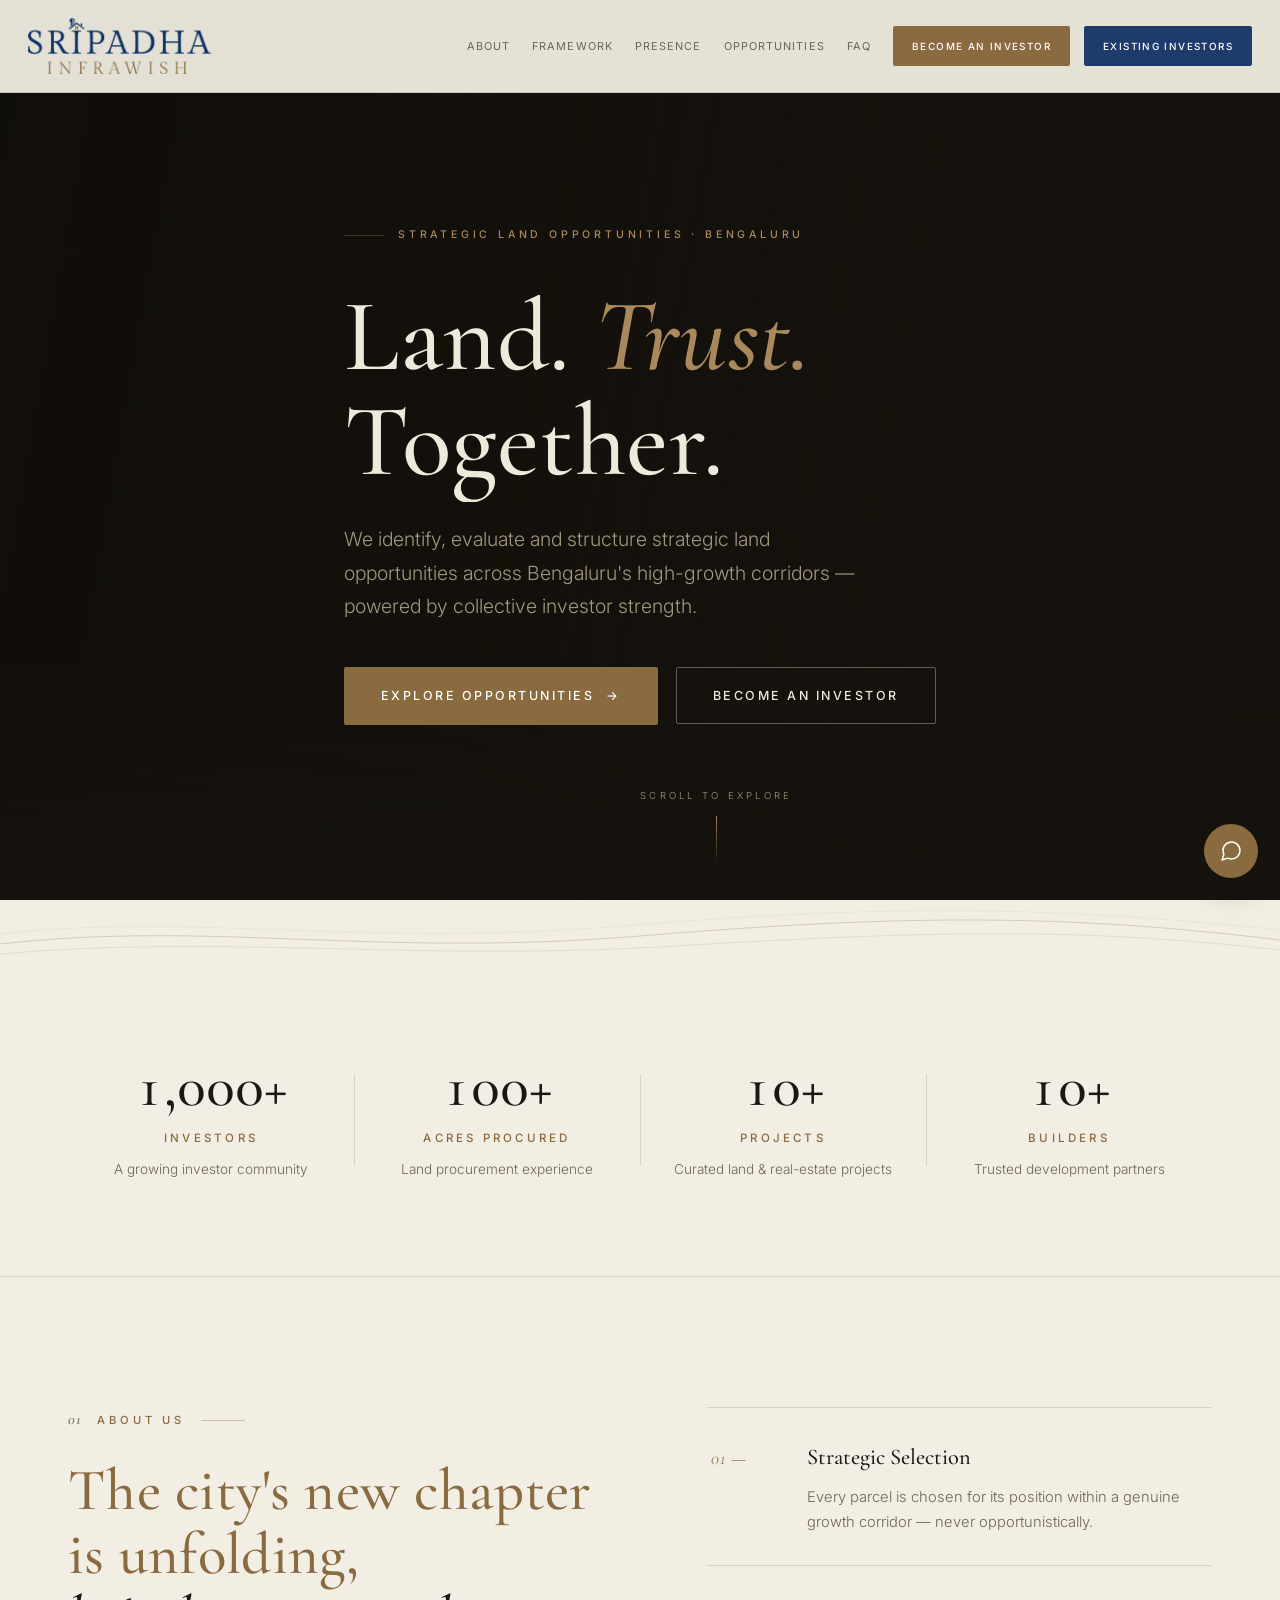
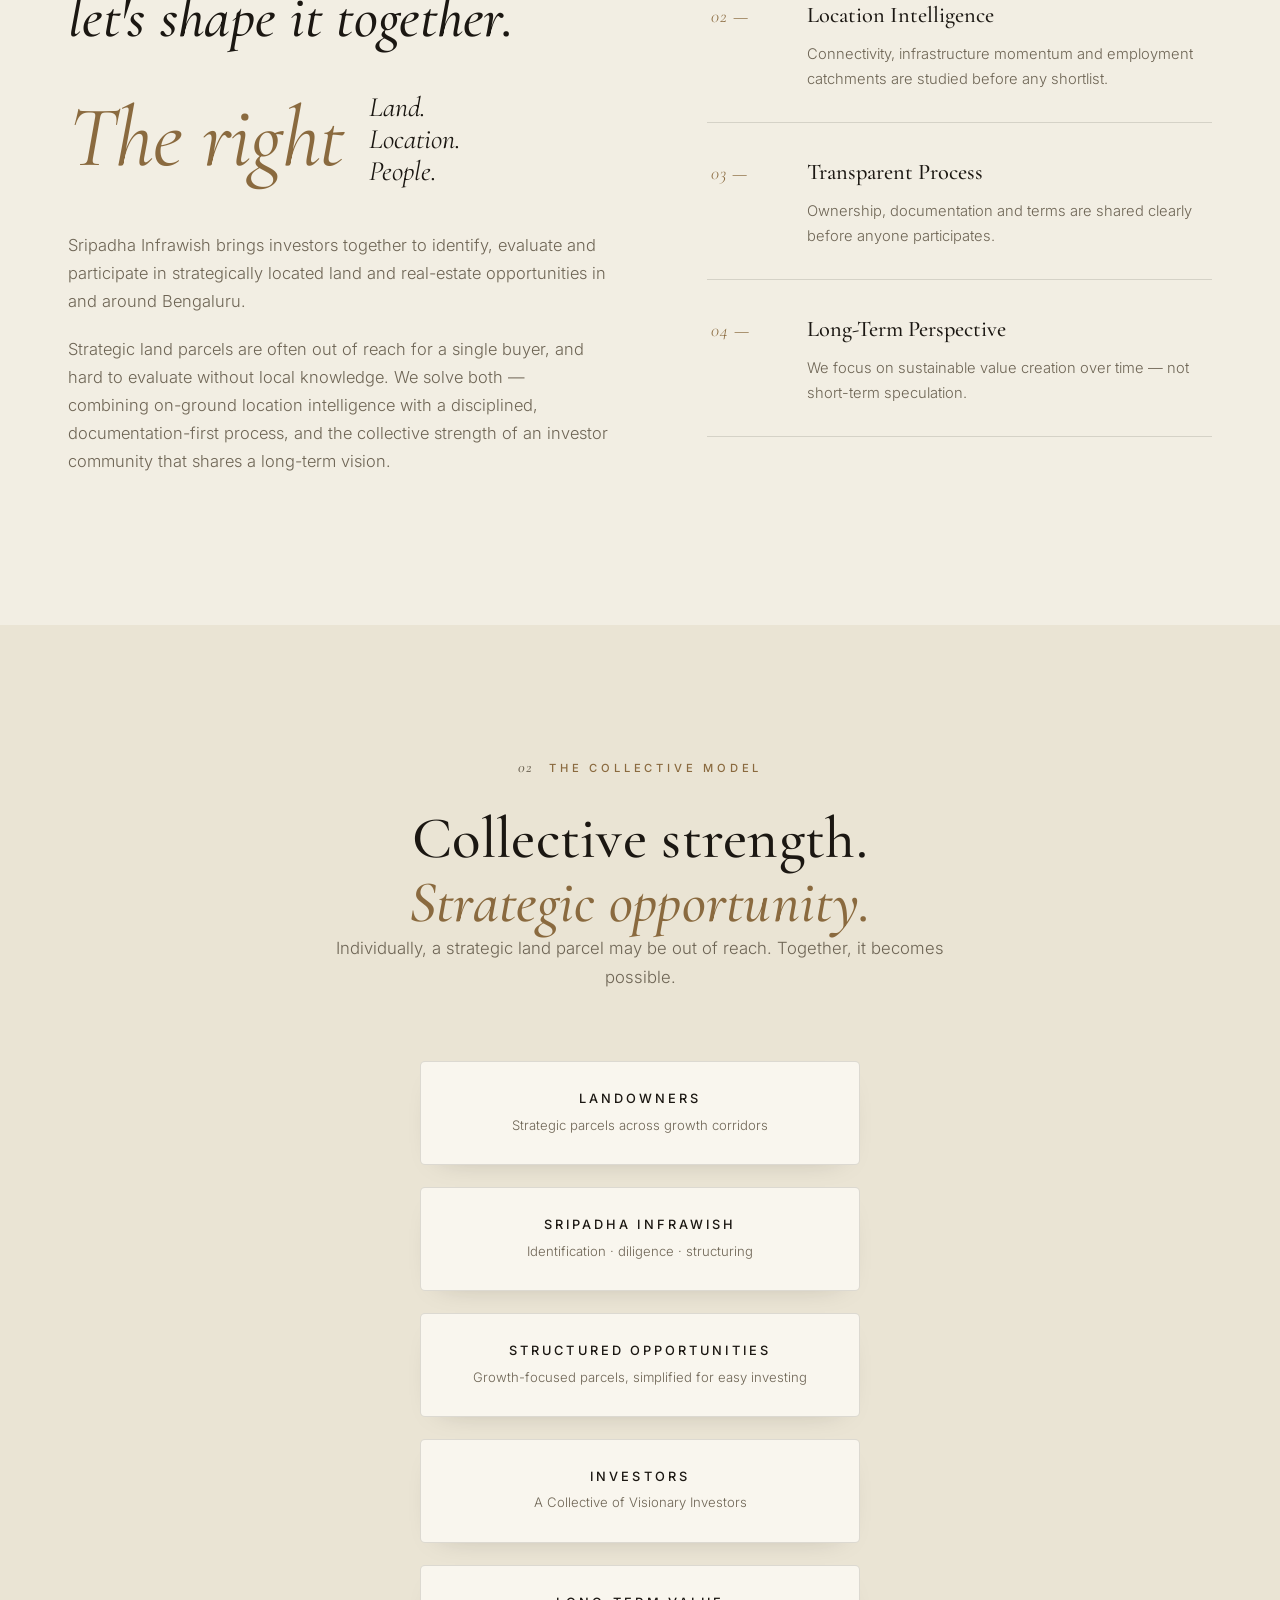
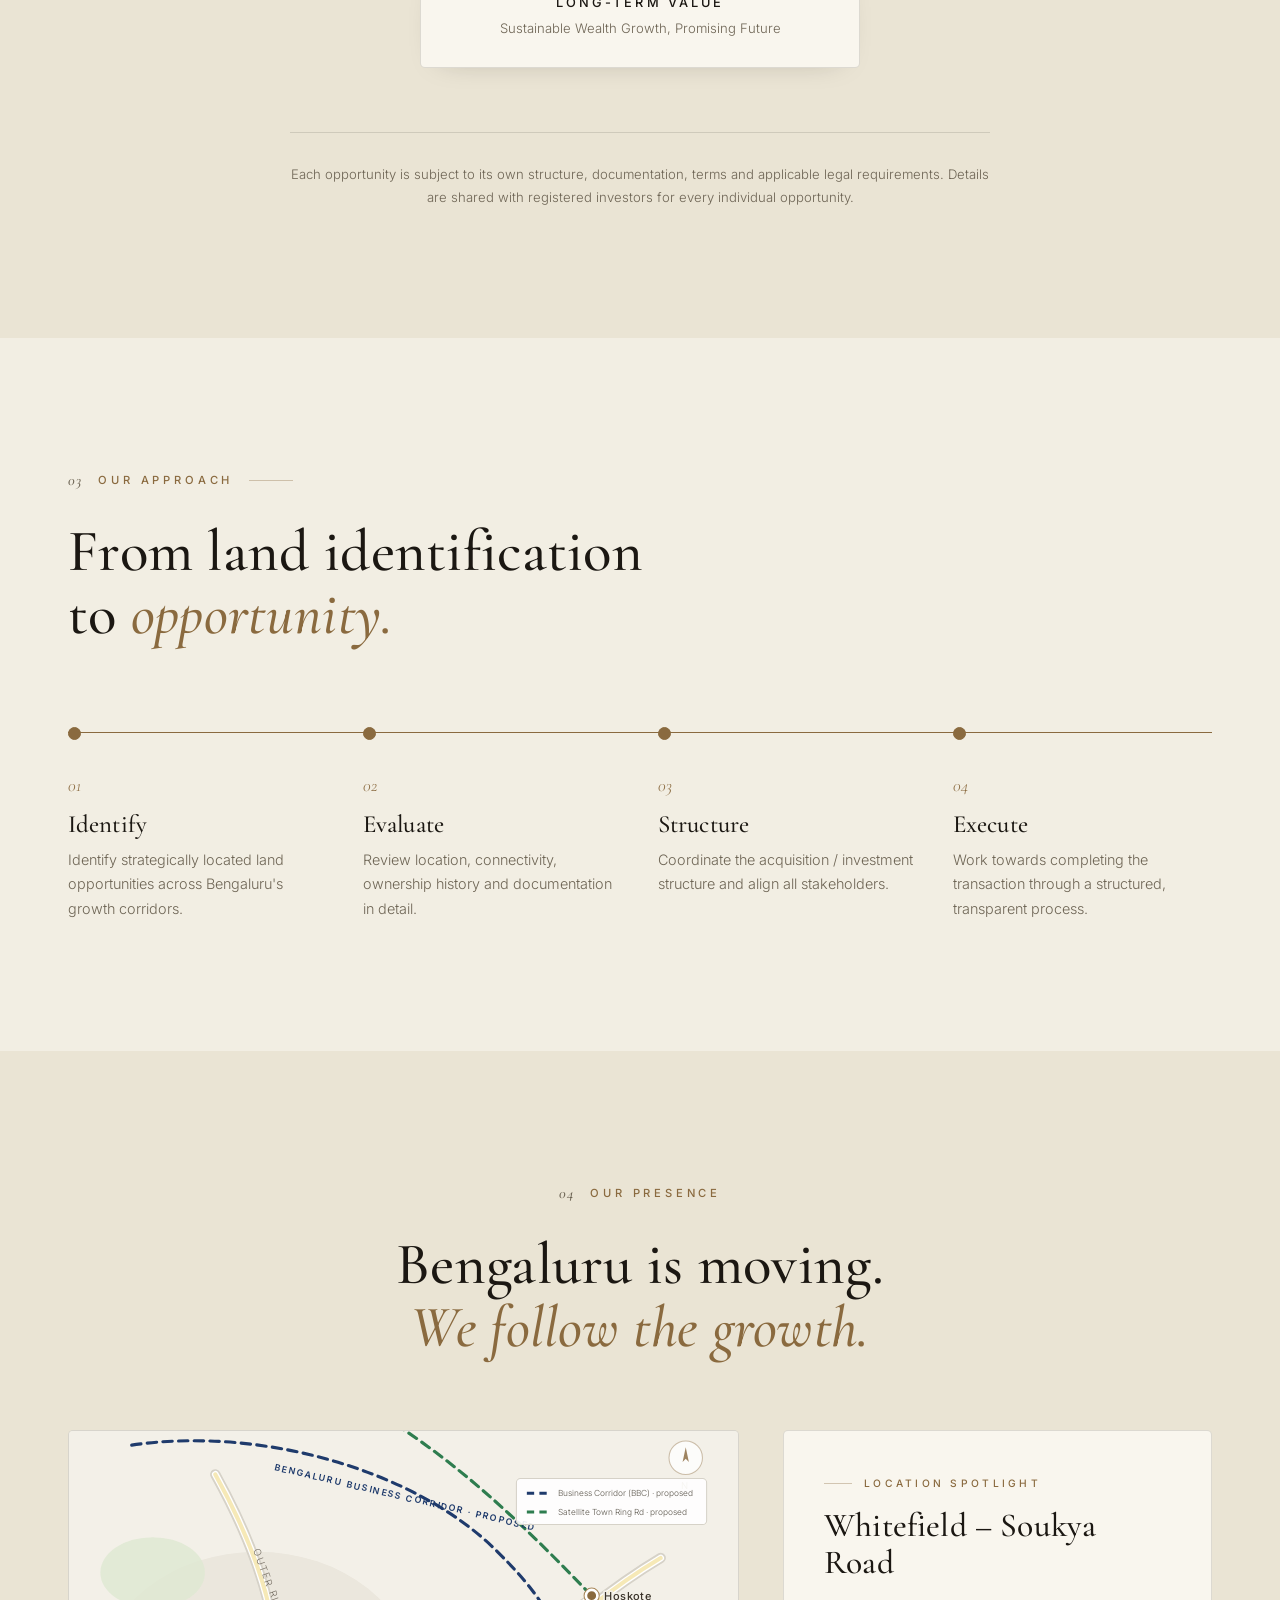
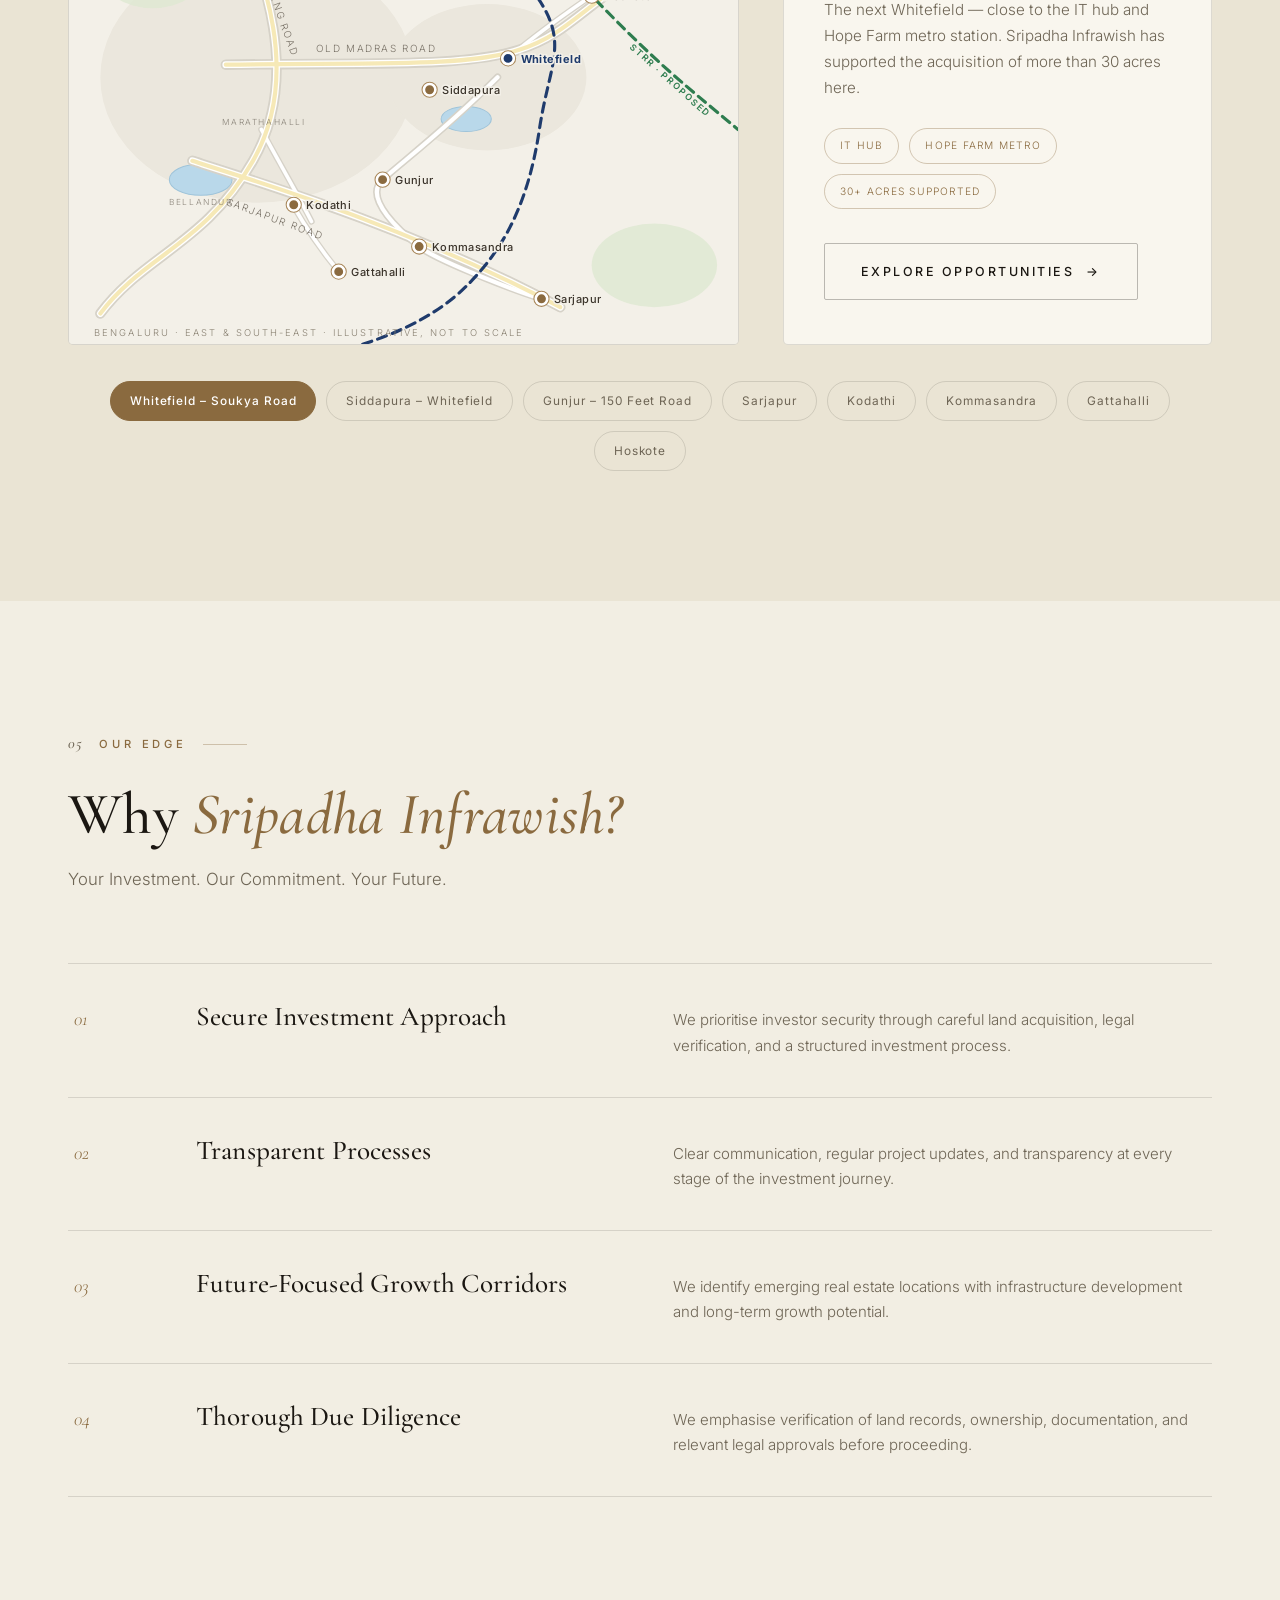
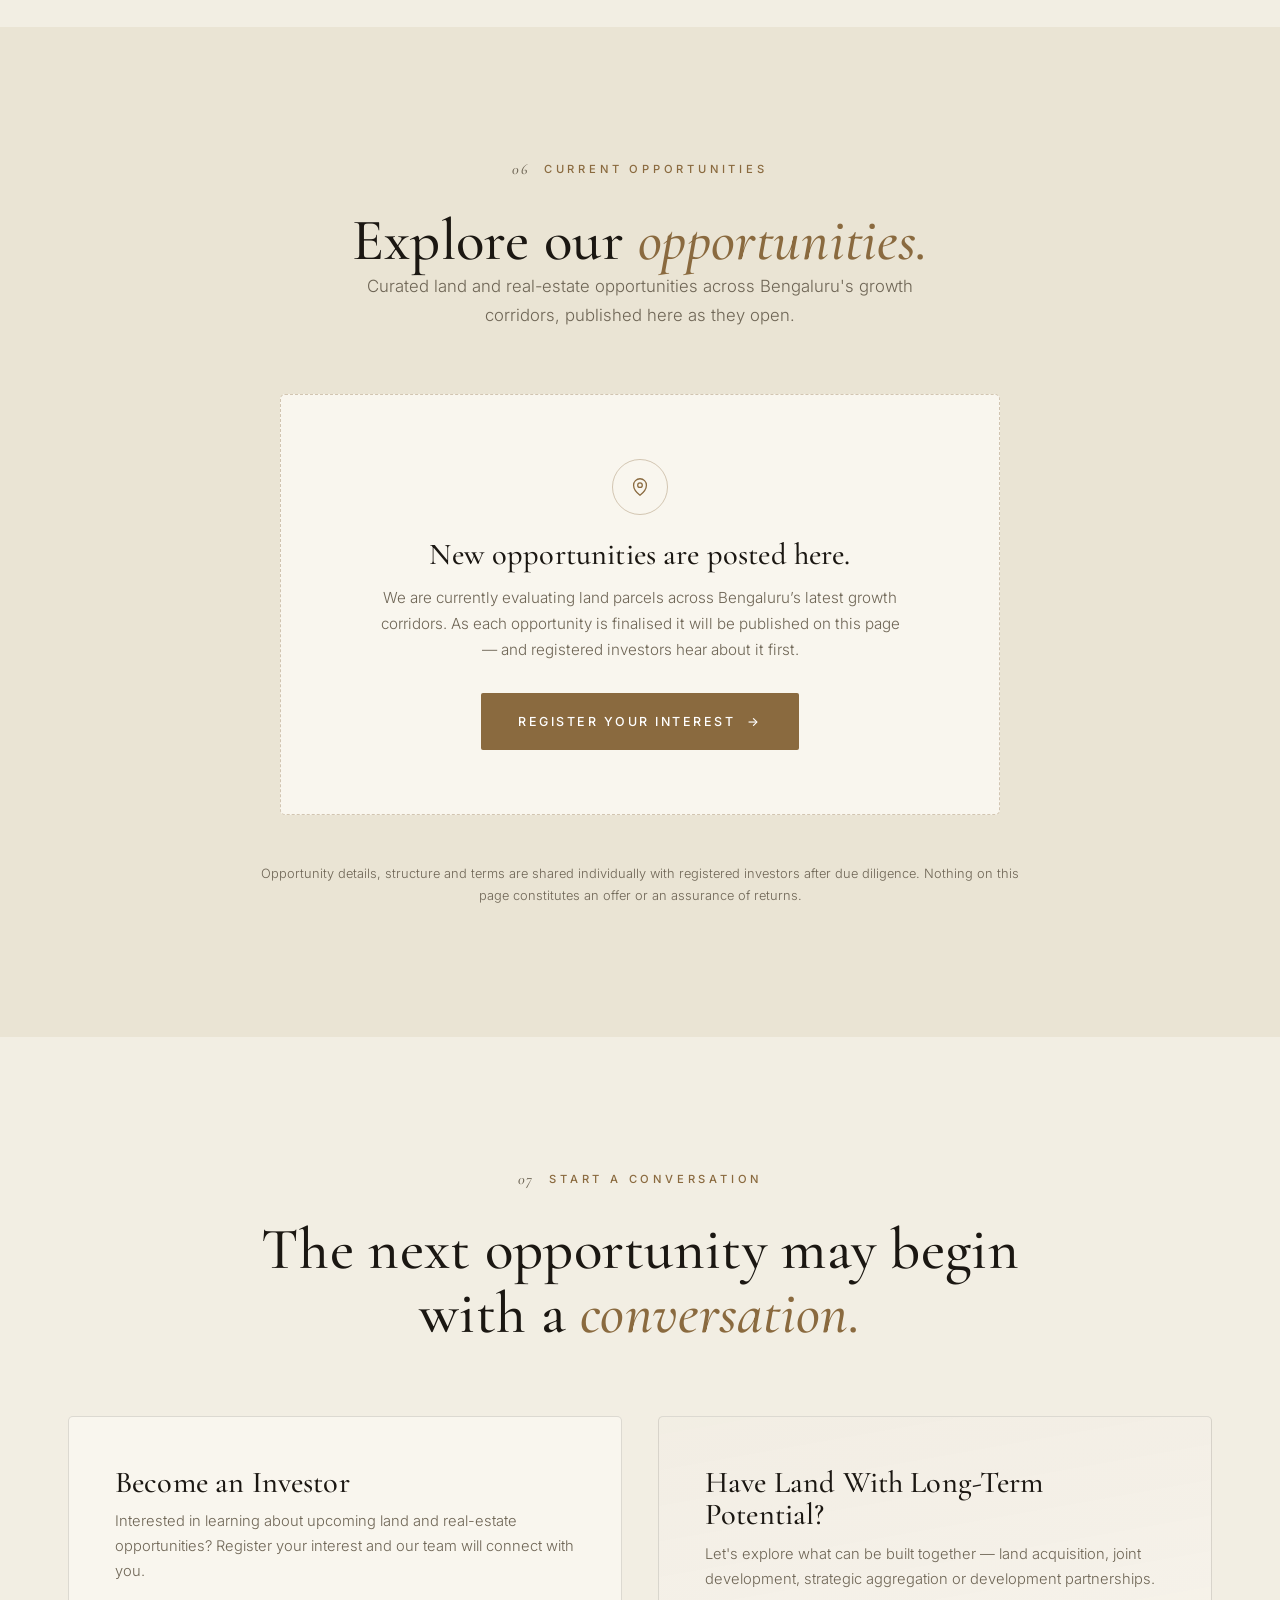
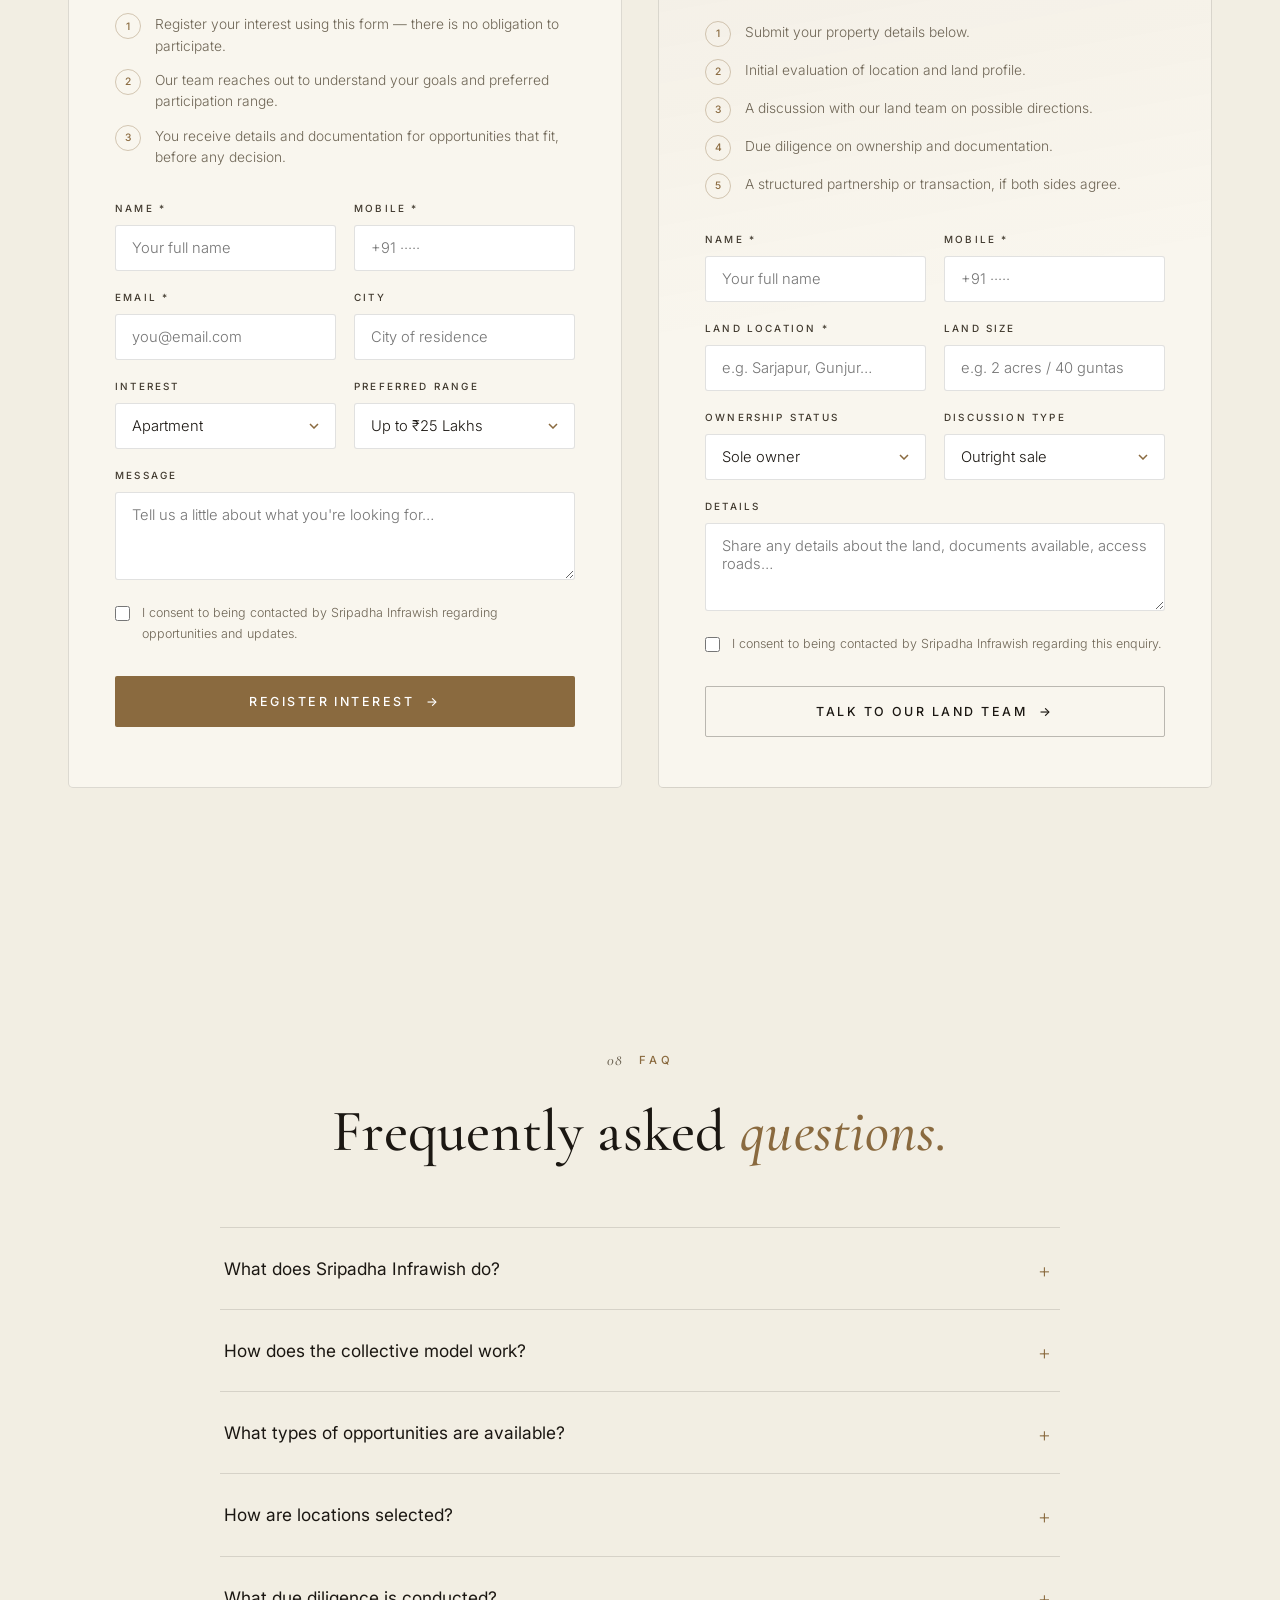
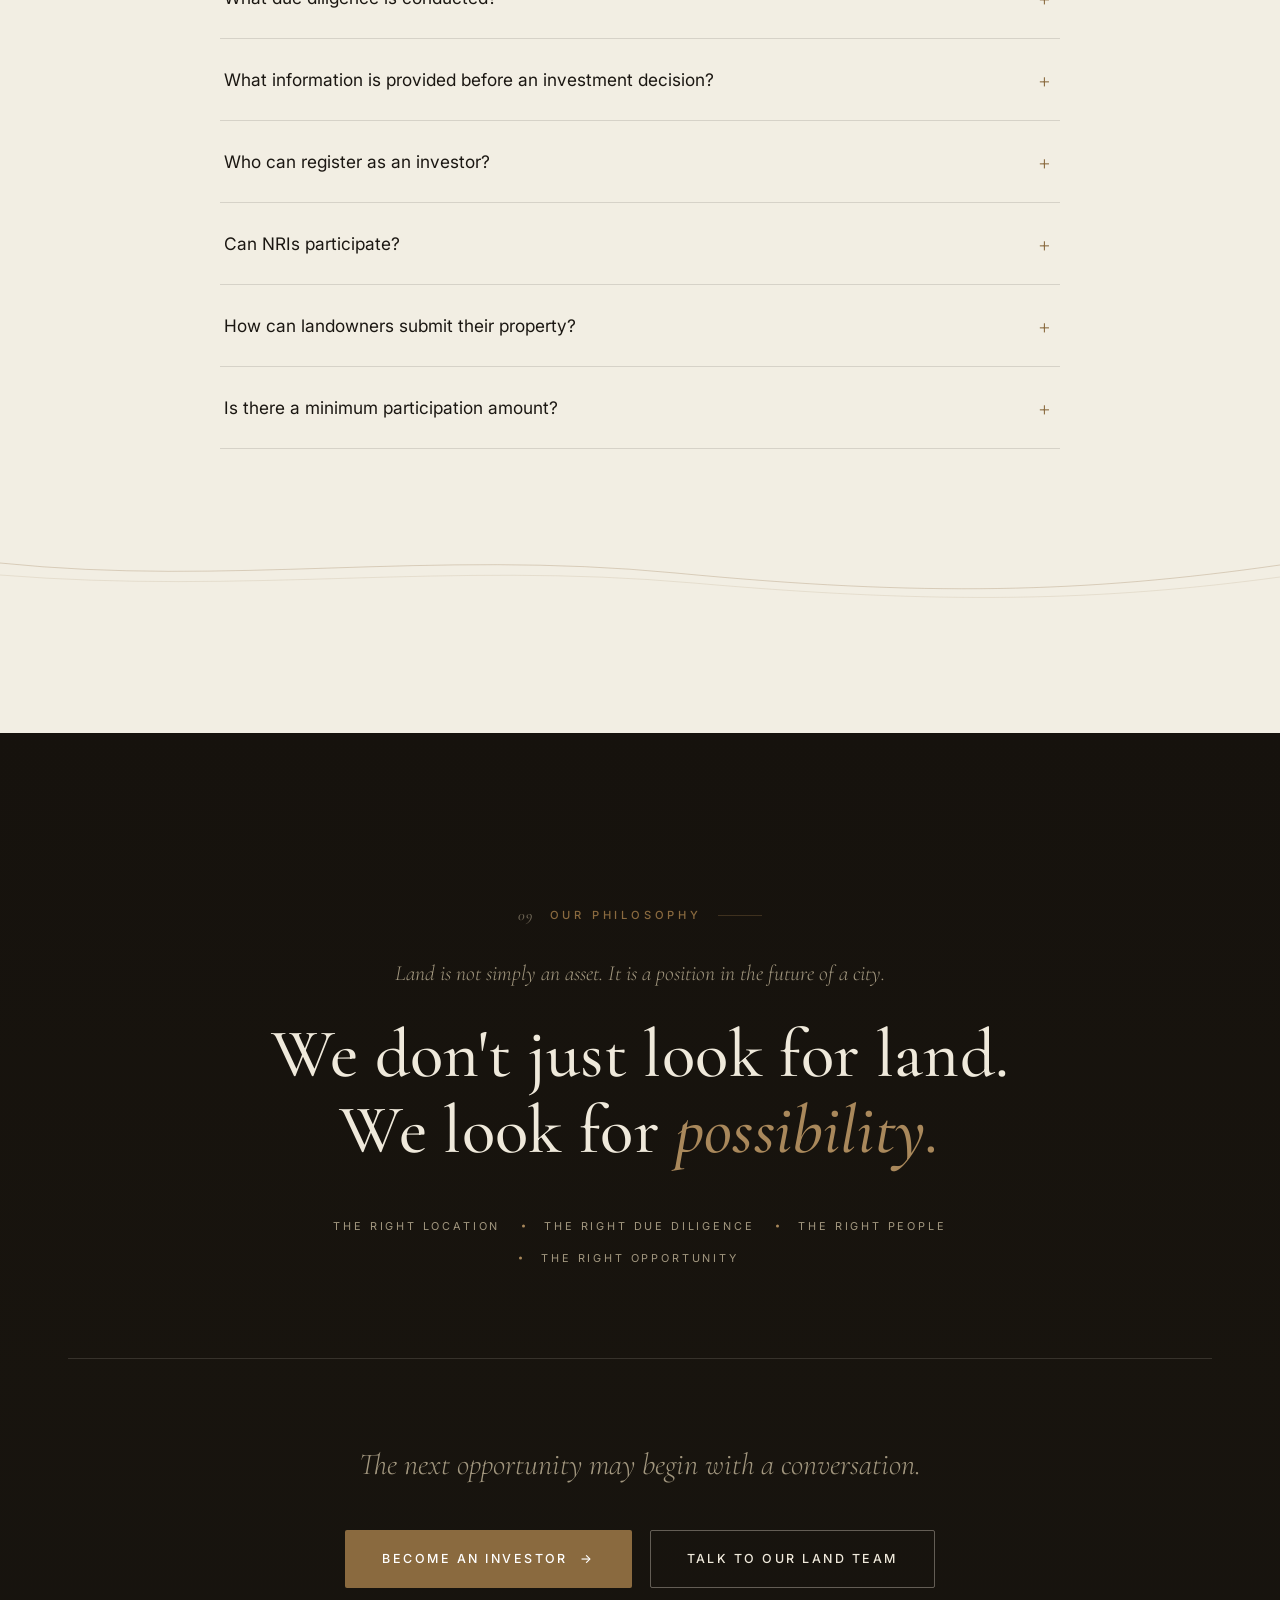
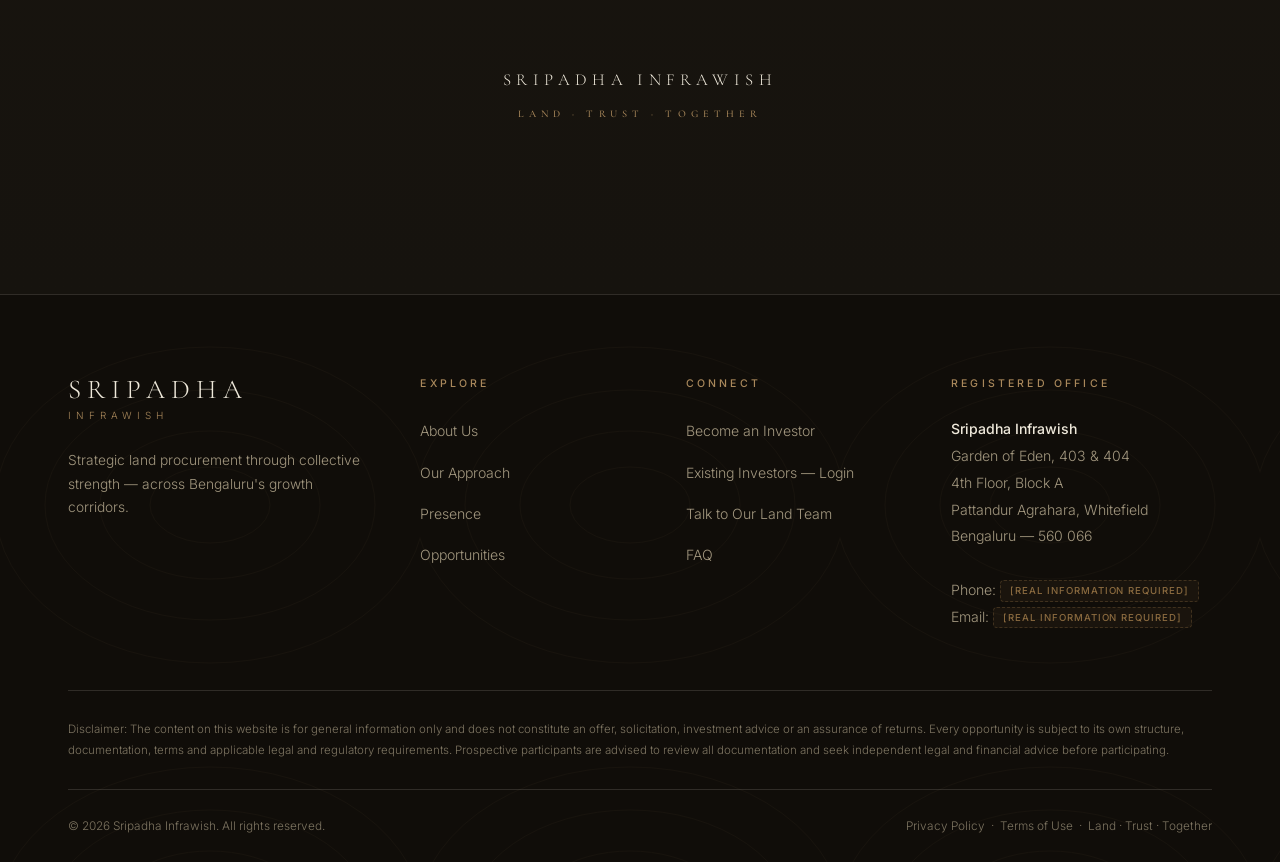
==== index.html @ 787fe052 "Light Google-Maps-style presence map with proposed BBC and STRR; remove Trust section - Map: light l" ====
<!DOCTYPE html>
<html lang="en">
<head>
<meta charset="UTF-8">
<meta name="viewport" content="width=device-width, initial-scale=1.0">
<script>document.documentElement.classList.add('js')</script>
<title>Sripadha Infrawish — Strategic Land Investment in Bengaluru | Land. Trust. Together.</title>
<meta name="description" content="Sripadha Infrawish identifies, evaluates and structures strategic land and real-estate opportunities across Bengaluru's growth corridors — 1,000+ investors, 100+ acres procured, 10+ projects. Land. Trust. Together.">
<link rel="canonical" href="https://sripadha-infrawish.vercel.app/">
<meta name="robots" content="index, follow">
<meta name="theme-color" content="#16130f">
<meta property="og:type" content="website">
<meta property="og:site_name" content="Sripadha Infrawish">
<meta property="og:title" content="Sripadha Infrawish — Strategic Land Investment in Bengaluru">
<meta property="og:description" content="Strategic land procurement through collective strength across Bengaluru's growth corridors. Land. Trust. Together.">
<meta property="og:url" content="https://sripadha-infrawish.vercel.app/">
<meta property="og:image" content="https://images.unsplash.com/photo-1500382017468-9049fed747ef?auto=format&fit=crop&w=1200&h=630&q=80">
<meta name="twitter:card" content="summary_large_image">
<meta name="twitter:title" content="Sripadha Infrawish — Strategic Land Investment in Bengaluru">
<meta name="twitter:description" content="Strategic land procurement through collective strength across Bengaluru's growth corridors.">
<meta name="twitter:image" content="https://images.unsplash.com/photo-1500382017468-9049fed747ef?auto=format&fit=crop&w=1200&h=630&q=80">
<script type="application/ld+json">
{
  "@context": "https://schema.org",
  "@type": "Organization",
  "name": "Sripadha Infrawish",
  "url": "https://sripadha-infrawish.vercel.app/",
  "slogan": "Land. Trust. Together.",
  "description": "Strategic land procurement and real-estate opportunity platform bringing together like-minded investors across Bengaluru's growth corridors.",
  "address": {
    "@type": "PostalAddress",
    "streetAddress": "Garden of Eden, 403 & 404, 4th Floor, Block A, Pattandur Agrahara, Whitefield",
    "addressLocality": "Bengaluru",
    "addressRegion": "Karnataka",
    "postalCode": "560066",
    "addressCountry": "IN"
  },
  "areaServed": "Bengaluru, India"
}
</script>
<link rel="icon" href="data:image/svg+xml,%3Csvg xmlns='http://www.w3.org/2000/svg' viewBox='0 0 32 32'%3E%3Crect width='32' height='32' rx='4' fill='%23ffffff'/%3E%3Cpath d='M16 6 6 14v11h7v-7h6v7h7V14L16 6z' fill='none' stroke='%2324409a' stroke-width='1.8' stroke-linejoin='round'/%3E%3Cpath d='M5 27h22' stroke='%23e5a62a' stroke-width='2' stroke-linecap='round'/%3E%3C/svg%3E">
<link rel="preload" as="image" href="https://images.unsplash.com/photo-1500382017468-9049fed747ef?auto=format&fit=crop&w=1920&q=80">
<link rel="preconnect" href="https://images.unsplash.com">
<link rel="preconnect" href="https://fonts.googleapis.com">
<link rel="preconnect" href="https://fonts.gstatic.com" crossorigin>
<link href="https://fonts.googleapis.com/css2?family=Cormorant+Garamond:ital,wght@0,400;0,500;0,600;1,400;1,500&family=Inter:wght@300;400;500;600&display=swap" rel="stylesheet">
<style>
  /* ============ DESIGN TOKENS ============ */
  :root{
    /* light editorial surfaces */
    --bg:#f2eee3;            /* warm ivory */
    --bg-2:#eae4d4;          /* deeper ivory */
    --card:#f9f6ee;
    --ink:#1b1712;           /* warm near-black */
    --ink-2:#40392e;
    --muted:#6e6555;
    --line:rgba(27,23,18,.13);
    --line-strong:rgba(27,23,18,.28);
    /* dark cinematic surfaces */
    --dark:#16130e;
    --dark-2:#1e1a13;
    --ink-dark:#efe9db;      /* text on dark */
    --muted-dark:#a2977f;
    --line-dark:rgba(239,233,219,.14);
    /* single accent */
    --navy:#1f3b6c;          /* brand navy (from logo) */
    --accent:#8a6a3f;        /* muted bronze */
    --accent-soft:#a9885b;
    --accent-faint:rgba(138,106,63,.09);
    --accent-line:rgba(138,106,63,.35);
    /* status */
    --success:#42604b;
    --warning:#8a6a3f;
    --serif:'Cormorant Garamond', Georgia, 'Times New Roman', serif;
    --sans:'Inter','Segoe UI',Helvetica,Arial,sans-serif;
    --maxw:1200px;
    --r:5px;
    --ease:cubic-bezier(.16,1,.3,1);
  }
  *{margin:0;padding:0;box-sizing:border-box}
  html{scroll-behavior:smooth;-webkit-text-size-adjust:100%}
  body{
    font-family:var(--sans);background:var(--bg);color:var(--ink);
    line-height:1.7;font-size:16.5px;font-weight:300;overflow-x:hidden;
  }
  ::selection{background:var(--accent);color:#fff}
  img,svg{max-width:100%;display:block}
  a{color:inherit;text-decoration:none}
  ul,ol{list-style:none}
  button{font-family:inherit;cursor:pointer}
  input,select,textarea{font-family:inherit;font-size:1rem}
  .wrap{max-width:var(--maxw);margin:0 auto;padding:0 28px}
  @media(max-width:430px){.wrap{padding:0 20px}}
  section{position:relative}
  .pad{padding:130px 0}
  @media(max-width:760px){.pad{padding:84px 0}}

  /* ============ ACCESSIBILITY ============ */
  .skip-link{position:absolute;left:-9999px;top:0;z-index:300;background:var(--accent);color:#fff;padding:12px 24px;font-weight:500;font-size:.85rem}
  .skip-link:focus{left:0}
  :focus-visible{outline:2px solid var(--accent);outline-offset:3px}
  @media (prefers-reduced-motion: reduce){
    html{scroll-behavior:auto}
    *,*::before,*::after{animation-duration:.01ms!important;animation-delay:0ms!important;animation-iteration-count:1!important;transition-duration:.01ms!important}
    .js .reveal,.js .hero-anim,.js .hero h1 .w i{opacity:1!important;transform:none!important}
  }

  /* ============ TYPE ============ */
  h1,h2,h3{font-family:var(--serif);font-weight:500;line-height:1.08;letter-spacing:.005em}
  .display{font-size:clamp(2.3rem,4.6vw,3.7rem);color:var(--ink)}
  .display em{font-style:italic;color:var(--accent)}
  .display-swap{color:var(--accent)}
  .display-swap em{color:var(--ink)}
  .on-dark .display{color:var(--ink-dark)}
  .on-dark .display em{color:var(--accent-soft)}
  .kicker{
    display:flex;align-items:center;gap:16px;margin-bottom:26px;
    font-size:.7rem;letter-spacing:.34em;text-transform:uppercase;font-weight:500;color:var(--accent);
  }
  .kicker::after{content:"";height:1px;flex:0 0 44px;background:var(--accent-line)}
  .kicker .kn{font-family:var(--serif);font-style:italic;font-size:.95rem;letter-spacing:.08em;color:var(--muted)}
  .lede{color:var(--muted);max-width:620px;font-size:1.05rem}
  .on-dark .lede{color:var(--muted-dark)}
  .center{text-align:center}
  .center .kicker{justify-content:center}
  .center .kicker::after{display:none}
  .center .lede{margin-left:auto;margin-right:auto}

  /* [REAL INFORMATION REQUIRED] chip */
  .cn{
    display:inline-block;font-size:.6rem;letter-spacing:.1em;font-weight:500;line-height:1.6;
    color:var(--accent);background:var(--accent-faint);border:1px dashed var(--accent-line);
    border-radius:4px;padding:2px 9px;text-transform:uppercase;vertical-align:middle;
  }
  .on-dark .cn{color:var(--accent-soft)}

  /* ============ REVEAL SYSTEM (JS-gated: content visible without JS) ============ */
  .js .reveal{opacity:0;transform:translateY(30px);transition:opacity 1s var(--ease),transform 1s var(--ease)}
  .js .reveal.visible{opacity:1;transform:none}
  .js .reveal[data-delay="1"]{transition-delay:.1s}
  .js .reveal[data-delay="2"]{transition-delay:.2s}
  .js .reveal[data-delay="3"]{transition-delay:.3s}
  .js .reveal[data-delay="4"]{transition-delay:.4s}

  /* ============ BUTTONS ============ */
  .btn{
    display:inline-flex;align-items:center;justify-content:center;gap:12px;
    padding:17px 36px;border-radius:2px;font-weight:500;font-size:.78rem;
    letter-spacing:.2em;text-transform:uppercase;transition:.4s var(--ease);
    border:1px solid transparent;white-space:nowrap;
  }
  .btn .ar{transition:transform .4s var(--ease);font-family:var(--sans)}
  .btn:hover .ar{transform:translateX(5px)}
  .btn-solid{background:var(--accent);color:#fff}
  .btn-solid:hover{background:#795c36}
  .btn-line{border-color:var(--line-strong);color:var(--ink);background:transparent}
  .btn-line:hover{border-color:var(--accent);color:var(--accent)}
  .on-dark .btn-line{border-color:rgba(239,233,219,.35);color:var(--ink-dark)}
  .on-dark .btn-line:hover{border-color:var(--accent-soft);color:var(--accent-soft)}

  /* ============ SCROLL PROGRESS ============ */
  .scroll-progress{position:fixed;top:0;left:0;height:2px;width:0;background:var(--accent);z-index:200;transition:width .1s linear}

  /* ============ CONTOUR MOTIF ============ */
  .contour{line-height:0;overflow:hidden}
  .contour svg{width:100%;height:64px;display:block}
  .contour path{fill:none;stroke:var(--accent-line);stroke-width:1}
  .contour.on-ivory path{stroke:rgba(138,106,63,.28)}

  /* ============ HEADER ============ */
  /* ivory bar at all times, so the brand logo sits on its natural background */
  header{position:fixed;top:0;left:0;right:0;z-index:100;transition:.45s var(--ease);padding:18px 0;
    background:rgba(242,238,227,.94);backdrop-filter:blur(16px);border-bottom:1px solid var(--line)}
  .nav{display:flex;align-items:center;justify-content:space-between;gap:24px;max-width:1440px}
  .logo{display:flex;align-items:center;flex:none}
  .logo-img{height:56px;width:auto;display:block;transition:.45s var(--ease)}
  .footer-sig{display:inline-block;font-family:var(--serif);font-size:1.7rem;letter-spacing:.22em;color:var(--ink-dark);line-height:1.1}
  .footer-sig span{display:block;color:var(--accent-soft);font-size:.62rem;letter-spacing:.5em;text-transform:uppercase;font-family:var(--sans);margin-top:6px}
  .nav-links{display:flex;gap:36px;align-items:center}
  .nav-links a:not(.btn){
    font-size:.74rem;letter-spacing:.16em;text-transform:uppercase;font-weight:400;
    color:var(--muted);transition:.35s;position:relative;padding:6px 0;white-space:nowrap;
  }
  .nav-links a:not(.btn)::after{content:"";position:absolute;left:0;bottom:0;width:0;height:1px;background:var(--accent);transition:width .4s var(--ease)}
  .nav-links a:not(.btn):hover{color:var(--ink)}
  .nav-links a:not(.btn):hover::after{width:100%}
  .nav-links a:not(.btn).active{color:var(--ink)}
  .nav-links a:not(.btn).active::after{width:100%}
  .nav-cta{padding:12px 26px;font-size:.68rem}
  .nav-cta-alt{background:var(--navy);border-color:var(--navy);color:#fff;margin-left:-14px}
  .nav-cta-alt:hover{background:#17305a;border-color:#17305a;color:#fff}
  /* scrolled state: compact */
  header.scrolled{padding:10px 0}
  header.scrolled .logo-img{height:42px}
  .burger{display:none;background:none;border:none;width:44px;height:44px;position:relative;z-index:120}
  .burger span{display:block;width:24px;height:1.6px;background:var(--ink);margin:6px auto;transition:.35s;border-radius:2px}
  .burger.open span{background:var(--ink-dark)!important}
  .burger.open span:nth-child(1){transform:translateY(7.6px) rotate(45deg)}
  .burger.open span:nth-child(2){opacity:0}
  .burger.open span:nth-child(3){transform:translateY(-7.6px) rotate(-45deg)}
  @media(max-width:1440px) and (min-width:981px){
    .nav-links{gap:22px}
    .nav-links a:not(.btn){font-size:.68rem;letter-spacing:.1em}
    .nav-cta{padding:11px 18px;font-size:.62rem;letter-spacing:.14em}
    .nav-cta-alt{margin-left:-8px}
  }
  @media(max-width:1180px) and (min-width:981px){
    .nav-links{gap:16px}
    .nav-links a:not(.btn){font-size:.64rem;letter-spacing:.08em}
    .nav-cta{padding:10px 14px;font-size:.58rem;letter-spacing:.12em}
    .logo-img{height:42px}
  }
  @media(max-width:980px){
    header{backdrop-filter:none;-webkit-backdrop-filter:none;background:var(--bg)}
    .nav-links{
      position:fixed;inset:0;background:rgba(18,15,10,.97);backdrop-filter:blur(20px);
      flex-direction:column;justify-content:center;gap:34px;
      opacity:0;pointer-events:none;transition:.4s;z-index:110;
    }
    .nav-links.open{opacity:1;pointer-events:auto}
    .nav-links a:not(.btn){font-size:1rem;color:rgba(239,233,219,.8)}
    .nav-links a:not(.btn):hover,.nav-links a:not(.btn).active{color:var(--ink-dark)}
    .nav-links .nav-cta-alt{margin-left:0}
    .burger{display:block}
  }
  @media(max-width:560px){
    .logo-img{height:40px}
    header.scrolled .logo-img{height:34px}
  }

  /* ============ HERO ============ */
  .hero{
    min-height:100svh;display:flex;align-items:center;
    padding:160px 0 120px;overflow:hidden;position:relative;
    background:var(--dark);
  }
  .hero-bg-wrap{position:absolute;inset:-12% 0 0;will-change:transform}
  .hero-bg{
    position:absolute;inset:0;
    background:
      url('https://images.unsplash.com/photo-1500382017468-9049fed747ef?auto=format&fit=crop&w=1920&q=80') center 62%/cover no-repeat;
    filter:saturate(.9) brightness(1);
  }
  .js .hero-bg{transform:scale(1.07);animation:bgIn 2.6s var(--ease) forwards}
  @keyframes bgIn{to{transform:scale(1)}}
  .hero-veil{
    position:absolute;inset:0;
    background:
      linear-gradient(100deg, rgba(16,13,9,.74) 0%, rgba(18,15,10,.58) 42%, rgba(20,16,11,.22) 75%, rgba(20,16,11,.14) 100%);
  }
  .hero-veil::after{
    content:"";position:absolute;left:0;right:0;bottom:0;height:240px;
    background:linear-gradient(180deg, transparent, rgba(22,19,14,.55) 70%, rgba(22,19,14,.85) 100%);
  }
  .hero-inner{position:relative;z-index:2;max-width:820px}
  .js .hero-anim{opacity:0;transform:translateY(26px);animation:riseIn 1s var(--ease) forwards}
  @keyframes riseIn{to{opacity:1;transform:none}}
  .hero-tag{
    display:inline-flex;align-items:center;gap:14px;
    font-size:.66rem;letter-spacing:.36em;text-transform:uppercase;color:var(--accent-soft);
    font-weight:500;margin-bottom:40px;animation-delay:.15s;
  }
  .hero-tag::before{content:"";width:40px;height:1px;background:var(--accent-line)}
  .hero h1{
    font-size:clamp(3.1rem,8.6vw,6.4rem);color:var(--ink-dark);
    margin-bottom:30px;font-weight:500;line-height:1.02;
  }
  .hero h1 .w{display:inline-block;overflow:hidden;vertical-align:bottom;padding-bottom:.08em;margin-bottom:-.08em}
  .js .hero h1 .w i{display:inline-block;font-style:inherit;transform:translateY(115%);animation:wordUp 1.1s var(--ease) forwards}
  .hero h1 .w:nth-child(1) i{animation-delay:.3s}
  .hero h1 .w:nth-child(2) i{animation-delay:.44s}
  .hero h1 .w:nth-child(3) i{animation-delay:.58s}
  @keyframes wordUp{to{transform:none}}
  .hero h1 .gold{font-style:italic;color:var(--accent-soft)}
  .hero-lede{
    font-size:clamp(1.02rem,1.9vw,1.22rem);color:var(--muted-dark);max-width:540px;
    margin-bottom:44px;animation-delay:.85s;
  }
  .hero-ctas{display:flex;gap:18px;flex-wrap:wrap;animation-delay:1.05s}
  .scroll-hint{
    position:absolute;bottom:36px;left:50%;transform:translateX(-50%);z-index:3;
    color:var(--muted-dark);font-size:.6rem;letter-spacing:.34em;text-transform:uppercase;
    display:flex;flex-direction:column;align-items:center;gap:12px;
  }
  .js .scroll-hint{opacity:0;animation:riseIn 1s var(--ease) 1.6s forwards}
  .scroll-hint::after{content:"";width:1px;height:48px;background:linear-gradient(var(--accent-soft),transparent);animation:drip 2.4s ease infinite}
  @keyframes drip{0%{transform:scaleY(0);transform-origin:top}55%{transform:scaleY(1);transform-origin:top}56%{transform-origin:bottom}100%{transform:scaleY(0);transform-origin:bottom}}
  @media(max-width:760px){
    .hero{padding:130px 0 110px}
    .hero-veil{background:linear-gradient(180deg, rgba(16,13,9,.62) 0%, rgba(18,15,10,.58) 60%, rgba(20,16,11,.5) 100%)}
    .hero-tag{font-size:.58rem;letter-spacing:.24em}
    .btn{width:100%;max-width:360px}
    .hero-ctas{flex-direction:column}
    .scroll-hint{display:none}
  }

  /* ============ TRUST METRICS ============ */
  .metrics{background:var(--bg);border-bottom:1px solid var(--line)}
  .metrics .wrap{display:grid;grid-template-columns:repeat(4,1fr);padding-top:84px;padding-bottom:84px}
  .metric{text-align:center;position:relative;padding:10px 24px}
  .metric + .metric::before{content:"";position:absolute;left:0;top:18%;bottom:18%;width:1px;background:var(--line)}
  .metric .stat-num{font-family:var(--serif);font-size:clamp(2.8rem,4.6vw,3.9rem);color:var(--ink);font-weight:500;line-height:1;display:block;margin-bottom:12px;font-variant-numeric:tabular-nums;min-height:1em}
  .metric b{display:block;font-size:.72rem;letter-spacing:.28em;text-transform:uppercase;font-weight:500;color:var(--accent);margin-bottom:6px}
  .metric span{color:var(--muted);font-size:.85rem}
  @media(max-width:980px) and (min-width:761px){
    .metrics .wrap{grid-template-columns:repeat(2,1fr);row-gap:24px}
    .metric:nth-child(3)::before{display:none}
  }
  @media(max-width:760px){
    .metrics .wrap{grid-template-columns:1fr;padding-top:56px;padding-bottom:56px;gap:8px}
    .metric{padding:26px 10px}
    .metric + .metric::before{left:26%;right:26%;top:0;bottom:auto;width:auto;height:1px}
  }

  /* ============ ABOUT ============ */
  .about-grid{display:grid;grid-template-columns:1.05fr .95fr;gap:80px;align-items:start}
  .about-quote{
    --rq:clamp(1rem,1.75vw,1.35rem);
    display:flex;align-items:center;gap:26px;font-family:var(--serif);font-style:italic;font-weight:400;
    margin:40px 0 44px;
  }
  .about-quote .rq-lead{font-size:calc(var(--rq) * 4);line-height:1;color:var(--accent);white-space:nowrap;letter-spacing:-.01em}
  .about-quote .rq-stack{display:flex;flex-direction:column;justify-content:center;gap:calc(var(--rq) * .12);padding-top:calc(var(--rq) * .15)}
  .about-quote .rq-word{font-size:calc(var(--rq) * 1.3);line-height:1.05;color:var(--ink)}
  @media(max-width:480px){.about-quote{--rq:.82rem;gap:18px}}
  .about p{color:var(--muted);margin-bottom:20px;max-width:540px}
  .principles{display:flex;flex-direction:column;border-top:1px solid var(--line)}
  .principle{
    display:grid;grid-template-columns:76px 1fr;gap:20px;align-items:baseline;
    padding:30px 4px;border-bottom:1px solid var(--line);transition:.4s var(--ease);position:relative;
  }
  .principle::after{content:"";position:absolute;left:0;bottom:-1px;width:0;height:1px;background:var(--accent);transition:width .6s var(--ease)}
  .principle:hover::after{width:100%}
  .principle .num{font-family:var(--serif);font-style:italic;font-size:1.15rem;color:var(--accent);letter-spacing:.06em}
  .principle b{display:block;font-family:var(--serif);font-size:1.4rem;font-weight:500;margin-bottom:8px;color:var(--ink)}
  .principle p{color:var(--muted);font-size:.92rem;margin:0}
  @media(max-width:900px){.about-grid{grid-template-columns:1fr;gap:52px}}

  /* ============ COLLECTIVE MODEL (dark signature) ============ */
  .model{background:var(--bg-2);color:var(--ink)}
  .model-flow{max-width:560px;margin:70px auto 0;position:relative}
  .model-rail{display:none}
  .js .model-rail{transform:translateX(-50%) scaleY(0);transform-origin:top;transition:transform 1.6s var(--ease)}
  .js .model-flow.visible .model-rail{transform:translateX(-50%) scaleY(1)}
  .model-node{
    position:relative;text-align:center;padding:26px 36px;margin:0 auto 22px;
    background:var(--card);border:1px solid var(--line);border-radius:var(--r);
    width:min(440px,100%);transition:.4s var(--ease);box-shadow:0 10px 30px -22px rgba(27,23,18,.35);
  }
  .model-node:last-child{margin-bottom:0}
  .model-node:hover{border-color:var(--accent-line)}
  .model-node::after{display:none}
  .model-node b{display:block;letter-spacing:.24em;text-transform:uppercase;font-size:.8rem;font-weight:500;color:var(--ink)}
  .model-node span{color:var(--muted);font-size:.82rem}
  .model-note{margin:64px auto 0;max-width:700px;text-align:center;color:var(--muted);font-size:.82rem;border-top:1px solid var(--line);padding-top:30px}

  /* ============ PROCESS TIMELINE ============ */
  .timeline{margin-top:80px;position:relative}
  .tl-track{position:absolute;left:0;right:0;top:5px;height:1px;background:var(--line)}
  .tl-progress{position:absolute;left:0;top:0;height:1px;width:var(--p,0%);background:var(--accent);transition:width .5s var(--ease)}
  .tl-steps{display:grid;grid-template-columns:repeat(4,1fr);gap:36px}
  .tl-step{position:relative;padding-top:44px}
  .tl-step::before{
    content:"";position:absolute;top:0;left:0;width:11px;height:11px;border-radius:50%;
    background:var(--bg);border:1px solid var(--line-strong);transition:.5s var(--ease);
  }
  .tl-step.active::before{background:var(--accent);border-color:var(--accent)}
  .tl-num{font-family:var(--serif);font-style:italic;font-size:1.1rem;color:var(--accent);display:block;margin-bottom:10px}
  .tl-step h3{font-size:1.55rem;font-weight:500;margin-bottom:10px;color:var(--ink)}
  .tl-step p{color:var(--muted);font-size:.9rem}
  @media(max-width:860px){
    .timeline{margin-top:56px;padding-left:26px}
    .tl-track{left:5px;right:auto;top:6px;bottom:6px;width:1px;height:auto;background:var(--line)}
    .tl-progress{left:0;top:0;width:1px;height:var(--p,0%);transition:height .5s var(--ease)}
    .tl-steps{grid-template-columns:1fr;gap:44px}
    .tl-step{padding-top:0}
    .tl-step::before{top:6px;left:-26px}
  }

  /* ============ PRESENCE / MAP ============ */
  .presence{background:var(--bg-2)}
  .presence-grid{display:grid;grid-template-columns:1.22fr .78fr;gap:44px;margin-top:70px;align-items:stretch}
  .map-panel{
    border:1px solid var(--line);border-radius:var(--r);overflow:hidden;
    background:#f3f0e8;
    position:relative;min-height:500px;
  }
  .map-panel svg{width:100%;height:100%;position:absolute;inset:0}
  .map-marker{cursor:pointer}
  .map-marker circle.pulse{animation:pulse 2.6s ease-out infinite;transform-origin:center;transform-box:fill-box}
  @keyframes pulse{0%{opacity:.6;transform:scale(1)}100%{opacity:0;transform:scale(3)}}
  .map-marker text{font-family:var(--sans);font-size:10.5px;fill:#3a332a;font-weight:500;letter-spacing:.04em;pointer-events:none;paint-order:stroke;stroke:#f3f0e8;stroke-width:3px}
  .map-marker.active circle.dot{fill:#1f3b6c}
  .map-marker.active text{fill:#1f3b6c;font-weight:700}
  .loc-card{
    border:1px solid var(--line);border-radius:var(--r);padding:44px 40px;
    background:var(--card);display:flex;flex-direction:column;justify-content:center;min-height:500px;
  }
  .loc-card .loc-k{font-size:.64rem;letter-spacing:.32em;text-transform:uppercase;color:var(--accent);font-weight:500;margin-bottom:16px;display:flex;align-items:center;gap:12px}
  .loc-card .loc-k::before{content:"";width:28px;height:1px;background:var(--accent-line)}
  .loc-card h3{font-size:2.1rem;margin-bottom:16px;color:var(--ink)}
  .loc-card p{color:var(--muted);font-size:.95rem;margin-bottom:28px}
  .loc-tags{display:flex;flex-wrap:wrap;gap:10px}
  .loc-tags span{font-size:.64rem;letter-spacing:.12em;text-transform:uppercase;padding:8px 15px;border:1px solid var(--accent-line);border-radius:100px;color:var(--accent)}
  .loc-card .btn{margin-top:34px;align-self:flex-start}
  .loc-chips{display:flex;flex-wrap:wrap;gap:10px;margin-top:36px;justify-content:center}
  .loc-chip{
    background:none;border:1px solid var(--line);color:var(--muted);border-radius:100px;
    padding:12px 19px;font-size:.74rem;letter-spacing:.08em;transition:.35s;
  }
  .loc-chip:hover{border-color:var(--accent-line);color:var(--ink)}
  .loc-chip.active{background:var(--accent);color:#fff;border-color:var(--accent);font-weight:500}
  @media(max-width:980px){
    .presence-grid{grid-template-columns:1fr;margin-top:52px}
    .map-panel{min-height:0;aspect-ratio:640/520}
    .loc-card{min-height:0;padding:32px 26px}
    .loc-card h3{font-size:1.6rem}
    .map-labels,.map-caption{display:none}
    .map-compass{opacity:.45}
    .map-marker text{font-size:21px;font-weight:600;paint-order:stroke;stroke:#f3f0e8;stroke-width:5px}
    .map-marker circle.dot{r:11px}
    .map-marker circle.pulse{r:13px}
    .map-marker circle.halo{r:24px}
  }

  /* ============ WHY US — editorial rows ============ */
  #why .lede{margin-top:18px}
  .why-list{margin-top:70px;border-top:1px solid var(--line)}
  .why-row{
    display:grid;grid-template-columns:90px 1fr 1.2fr;gap:32px;align-items:baseline;
    padding:38px 6px;border-bottom:1px solid var(--line);position:relative;transition:.4s;
  }
  .why-row::after{content:"";position:absolute;left:0;bottom:-1px;width:0;height:1px;background:var(--accent);transition:width .7s var(--ease)}
  .why-row:hover::after{width:100%}
  .why-row .num{font-family:var(--serif);font-style:italic;font-size:1.2rem;color:var(--accent)}
  .why-row h3{font-size:1.7rem;font-weight:500;color:var(--ink);transition:.4s}
  .why-row:hover h3{color:var(--accent)}
  .why-row p{color:var(--muted);font-size:.94rem}
  @media(max-width:760px){
    .why-row{grid-template-columns:1fr;gap:8px;padding:28px 2px}
    .why-row .num{font-size:1rem}
    .why-row h3{font-size:1.4rem}
  }

  /* ============ OPPORTUNITIES ============ */
  .opps{background:var(--bg-2)}
  .opp-grid{display:grid;grid-template-columns:repeat(3,1fr);gap:30px;margin-top:70px}
  .opp-card{
    border:1px solid var(--line);border-radius:var(--r);overflow:hidden;
    background:var(--card);transition:.5s var(--ease);display:flex;flex-direction:column;
  }
  .opp-card:hover{border-color:var(--accent-line);transform:translateY(-6px);box-shadow:0 26px 50px rgba(27,23,18,.1)}
  .opp-visual{height:250px;position:relative;overflow:hidden}
  .opp-visual img{width:100%;height:100%;object-fit:cover;transition:transform 1s var(--ease);filter:saturate(.8)}
  .opp-card:hover .opp-visual img{transform:scale(1.04)}
  .opp-visual::after{content:"";position:absolute;inset:0;pointer-events:none;background:linear-gradient(180deg, rgba(22,19,14,.25), transparent 45%, rgba(22,19,14,.5) 100%);transition:.5s}
  .opp-badge{
    position:absolute;top:16px;left:16px;z-index:2;font-size:.58rem;letter-spacing:.24em;text-transform:uppercase;
    background:rgba(22,19,14,.75);border:1px solid rgba(239,233,219,.25);color:#e6dcc4;
    padding:7px 14px;border-radius:2px;font-weight:500;backdrop-filter:blur(6px);
  }
  .opp-status{
    position:absolute;top:16px;right:16px;z-index:2;font-size:.58rem;letter-spacing:.14em;text-transform:uppercase;
    background:rgba(138,106,63,.28);border:1px solid rgba(216,185,126,.4);color:#e6d3a8;
    padding:7px 14px;border-radius:2px;font-weight:500;backdrop-filter:blur(6px);
  }
  .opp-loc-label{position:absolute;left:20px;bottom:16px;z-index:2;font-family:var(--serif);font-size:1.5rem;color:#f4eede;letter-spacing:.04em}
  .opp-body{padding:30px 30px 34px;display:flex;flex-direction:column;flex:1}
  .opp-body h3{font-size:1.5rem;margin-bottom:8px;color:var(--ink)}
  .opp-loc{display:flex;align-items:center;gap:8px;color:var(--accent);font-size:.7rem;letter-spacing:.16em;text-transform:uppercase;margin-bottom:16px;font-weight:500}
  .opp-loc svg{width:12px;height:12px;flex:none}
  .opp-body > p{color:var(--muted);font-size:.9rem;margin-bottom:24px}
  .opp-meta{display:flex;border-top:1px solid var(--line);border-bottom:1px solid var(--line);margin-bottom:24px}
  .opp-meta div{flex:1;padding:14px 6px;text-align:center}
  .opp-meta div + div{border-left:1px solid var(--line)}
  .opp-meta b{display:block;font-size:.88rem;color:var(--ink);font-weight:500}
  .opp-meta span{font-size:.58rem;letter-spacing:.18em;text-transform:uppercase;color:var(--muted)}
  .opp-link{
    margin-top:auto;display:inline-flex;align-items:center;gap:10px;color:var(--accent);
    font-size:.74rem;letter-spacing:.2em;text-transform:uppercase;font-weight:500;transition:.35s;
    background:none;border:none;padding:14px 0 2px;
  }
  .opp-link:hover{gap:16px;color:#6d5330}
  .opp-note{text-align:center;color:var(--muted);font-size:.8rem;margin-top:48px;max-width:760px;margin-left:auto;margin-right:auto}
  @media(max-width:980px){.opp-grid{grid-template-columns:1fr;max-width:480px;margin-left:auto;margin-right:auto}}
  .opp-empty{margin:64px auto 0;max-width:720px;text-align:center;border:1px dashed var(--accent-line);border-radius:var(--r);background:var(--card);padding:64px 40px}
  .opp-empty-mark{width:56px;height:56px;border:1px solid var(--accent-line);border-radius:50%;margin:0 auto 24px;display:flex;align-items:center;justify-content:center;color:var(--accent)}
  .opp-empty-mark svg{width:22px;height:22px}
  .opp-empty h3{font-size:1.9rem;font-weight:500;color:var(--ink);margin-bottom:14px}
  .opp-empty p{color:var(--muted);font-size:.95rem;max-width:520px;margin:0 auto 30px}
  @media(max-width:560px){.opp-empty{padding:44px 24px}}

  /* ============ FORMS ============ */
  .forms-grid{display:grid;grid-template-columns:1fr 1fr;gap:36px;margin-top:70px}
  .forms-grid > *{min-width:0}
  .form-card{border:1px solid var(--line);border-radius:var(--r);padding:50px 46px;background:var(--card)}
  .form-card.landowner{background:linear-gradient(170deg, rgba(138,106,63,.06), transparent 50%),var(--card)}
  .form-card h3{font-size:1.9rem;margin-bottom:10px;color:var(--ink)}
  .form-card > .form-live > p{color:var(--muted);font-size:.92rem;margin-bottom:30px}
  .mini-steps{margin:0 0 32px;display:grid;gap:13px}
  .mini-steps li{display:flex;gap:14px;align-items:flex-start;color:var(--muted);font-size:.86rem;line-height:1.55}
  .mini-steps b{
    flex:none;width:26px;height:26px;border:1px solid var(--accent-line);border-radius:50%;
    display:flex;align-items:center;justify-content:center;font-size:.64rem;
    color:var(--accent);font-weight:500;margin-top:-1px;
  }
  .fields{display:grid;grid-template-columns:1fr 1fr;gap:18px}
  .field{display:flex;flex-direction:column;gap:8px;min-width:0}
  .field.full{grid-column:1/-1}
  .field label{font-size:.62rem;letter-spacing:.22em;text-transform:uppercase;color:var(--ink-2);font-weight:500}
  .field input,.field select,.field textarea{
    background:#fff;border:1px solid var(--line);border-radius:3px;
    padding:13px 16px;color:var(--ink);transition:.3s;font-size:.92rem;font-weight:300;min-width:0;width:100%;
  }
  .field textarea{resize:vertical;min-height:88px}
  .field input:focus,.field select:focus,.field textarea:focus{outline:none;border-color:var(--accent)}
  .field select{appearance:none;background-image:url("data:image/svg+xml,%3Csvg xmlns='http://www.w3.org/2000/svg' width='10' height='6'%3E%3Cpath d='M1 1l4 4 4-4' stroke='%238a6a3f' fill='none' stroke-width='1.5'/%3E%3C/svg%3E");background-repeat:no-repeat;background-position:right 16px center}
  .consent{display:flex;gap:12px;align-items:flex-start;grid-column:1/-1;margin-top:4px}
  .consent input{accent-color:var(--accent);margin-top:4px;width:15px;height:15px;flex:none}
  .consent span{font-size:.78rem;color:var(--muted)}
  .form-card .btn{margin-top:28px;width:100%}
  .form-success{display:none;text-align:center;padding:64px 20px}
  .form-success.show{display:block}
  .form-success .tick{width:60px;height:60px;border:1px solid var(--accent);border-radius:50%;margin:0 auto 26px;display:flex;align-items:center;justify-content:center;color:var(--accent)}
  .form-success h4{font-family:var(--serif);font-size:1.8rem;font-weight:500;margin-bottom:10px;color:var(--ink)}
  .form-success p{color:var(--muted);font-size:.9rem}
  @media(max-width:980px){.forms-grid{grid-template-columns:1fr}}
  @media(max-width:560px){.fields{grid-template-columns:1fr}.form-card{padding:38px 26px}}

  /* ============ FAQ ============ */
  .faq-list{max-width:840px;margin:64px auto 0}
  .faq-item{border-bottom:1px solid var(--line)}
  .faq-item:first-child{border-top:1px solid var(--line)}
  .faq-q{
    width:100%;background:none;border:none;color:var(--ink);text-align:left;
    padding:28px 48px 28px 4px;font-size:1.08rem;font-weight:400;position:relative;transition:.3s;line-height:1.45;
    font-family:var(--sans);
  }
  .faq-q:hover{color:var(--accent)}
  .faq-q::after{content:"+";position:absolute;right:10px;top:50%;transform:translateY(-50%);font-family:var(--serif);font-size:1.7rem;color:var(--accent);transition:.4s var(--ease);font-weight:400}
  .faq-item.open .faq-q::after{transform:translateY(-50%) rotate(45deg)}
  .faq-a{max-height:0;overflow:hidden;transition:max-height .55s var(--ease)}
  .faq-a p{color:var(--muted);font-size:.93rem;padding:0 44px 30px 4px}

  /* ============ PHILOSOPHY + FINAL CTA ============ */
  .philosophy{
    background:
      linear-gradient(180deg, rgba(22,18,13,.95) 0%, rgba(24,20,14,.9) 55%, rgba(22,19,14,.97) 100%),
      url('https://images.unsplash.com/photo-1444723121867-7a241cacace9?auto=format&fit=crop&w=1600&q=75') center/cover no-repeat,
      var(--dark);
    color:var(--ink-dark);text-align:center;padding:170px 0;
  }
  .philosophy h2{font-size:clamp(2.3rem,5.6vw,4.3rem);margin-bottom:18px;font-weight:500;line-height:1.1}
  .philosophy h2 em{color:var(--accent-soft);font-style:italic}
  .phil-values{display:flex;justify-content:center;flex-wrap:wrap;gap:14px 0;margin:48px auto 0;max-width:780px}
  .phil-values span{font-size:.68rem;letter-spacing:.26em;text-transform:uppercase;color:var(--muted-dark);padding:0 22px;position:relative;font-weight:400}
  .phil-values span + span::before{content:"";position:absolute;left:0;top:50%;transform:translateY(-50%);width:3px;height:3px;border-radius:50%;background:var(--accent-soft)}
  .final-cta{border-top:1px solid var(--line-dark);margin-top:90px;padding-top:80px}
  .final-cta p.big{font-family:var(--serif);font-size:clamp(1.4rem,2.6vw,1.9rem);font-style:italic;color:var(--muted-dark);margin-bottom:40px}
  .final-cta .ctas{display:flex;gap:18px;justify-content:center;flex-wrap:wrap}
  .final-cta .sig{margin-top:78px;font-family:var(--serif);letter-spacing:.32em;font-size:1.05rem;color:var(--ink-dark)}
  .final-cta .sig-tag{color:var(--accent-soft);font-size:.64rem;letter-spacing:.5em;text-transform:uppercase;margin-top:12px;font-weight:500}
  @media(max-width:760px){
    .philosophy{padding:110px 0}
    .final-cta .ctas{flex-direction:column;align-items:center}
  }

  /* ============ FOOTER ============ */
  footer{
    background:#100d09;color:var(--ink-dark);border-top:1px solid var(--line-dark);padding:80px 0 0;position:relative;
  }
  footer::before{
    content:"";position:absolute;inset:0;opacity:.05;pointer-events:none;
    background-image:url("data:image/svg+xml,%3Csvg xmlns='http://www.w3.org/2000/svg' width='420' height='420' viewBox='0 0 420 420'%3E%3Cg fill='none' stroke='%23a9885b' stroke-width='1'%3E%3Cellipse cx='210' cy='210' rx='60' ry='38'/%3E%3Cellipse cx='210' cy='210' rx='110' ry='74'/%3E%3Cellipse cx='210' cy='210' rx='165' ry='115'/%3E%3Cellipse cx='210' cy='210' rx='215' ry='158'/%3E%3C/g%3E%3C/svg%3E");
    background-size:420px 420px;
  }
  footer .wrap{position:relative}
  .footer-grid{display:grid;grid-template-columns:1.4fr 1fr 1fr 1.2fr;gap:48px;padding-bottom:60px}
  .footer-brand p{color:var(--muted-dark);font-size:.86rem;margin-top:22px;max-width:300px}
  footer h4{font-size:.66rem;letter-spacing:.3em;text-transform:uppercase;color:var(--accent-soft);margin-bottom:24px;font-weight:500;font-family:var(--sans)}
  .footer-links li{margin-bottom:13px}
  .footer-links a{color:var(--muted-dark);font-size:.88rem;transition:.3s;position:relative}
  .footer-links a::after{content:"";position:absolute;left:0;bottom:-3px;width:0;height:1px;background:var(--accent-soft);transition:width .4s var(--ease)}
  .footer-links a:hover{color:var(--ink-dark)}
  .footer-links a:hover::after{width:100%}
  .footer-addr{color:var(--muted-dark);font-size:.88rem;font-style:normal;line-height:1.9}
  .footer-addr b{color:var(--ink-dark);font-weight:500}
  .disclaimer{color:rgba(162,151,127,.75);font-size:.72rem;padding:28px 0;border-top:1px solid var(--line-dark);line-height:1.8}
  .footer-bottom{border-top:1px solid var(--line-dark);padding:26px 0;display:flex;justify-content:space-between;align-items:center;gap:14px;flex-wrap:wrap}
  .footer-bottom p{color:rgba(162,151,127,.75);font-size:.74rem}
  .footer-bottom a{color:inherit}
  .footer-bottom a:hover{color:var(--ink-dark)}
  @media(max-width:980px){.footer-grid{grid-template-columns:1fr 1fr}}
  @media(max-width:600px){.footer-grid{grid-template-columns:1fr}}

  /* ============ MODALS ============ */
  .modal-backdrop{
    position:fixed;inset:0;background:rgba(16,13,9,.7);backdrop-filter:blur(8px);
    z-index:150;display:none;align-items:flex-start;justify-content:center;overflow-y:auto;padding:6vh 18px 48px;
  }
  .modal-backdrop.open{display:flex}
  .modal{
    width:min(760px,100%);background:var(--card);border:1px solid var(--line);
    border-radius:var(--r);overflow:hidden;position:relative;color:var(--ink);
    animation:modalIn .45s var(--ease);
  }
  @keyframes modalIn{from{opacity:0;transform:translateY(28px)}to{opacity:1;transform:none}}
  .modal-hero{height:240px;position:relative}
  .modal-hero img{width:100%;height:100%;object-fit:cover;filter:saturate(.8)}
  .modal-hero::after{content:"";position:absolute;inset:0;background:linear-gradient(180deg, rgba(22,19,14,.1), rgba(249,246,238,1) 96%)}
  .modal-close{
    position:absolute;top:14px;right:14px;z-index:5;width:40px;height:40px;border-radius:50%;
    border:1px solid rgba(239,233,219,.4);background:rgba(22,19,14,.55);color:#f4eede;
    font-size:1.1rem;backdrop-filter:blur(6px);transition:.3s;line-height:1;
  }
  .modal-close:hover{border-color:var(--accent-soft);color:var(--accent-soft)}
  .modal-body{padding:26px 42px 46px;margin-top:-56px;position:relative;z-index:2}
  .modal-body h3{font-size:2rem;margin-bottom:6px;color:var(--ink)}
  .modal-body .opp-loc{margin-bottom:24px}
  .modal-sec{border-top:1px solid var(--line);padding:20px 0}
  .modal-sec h4{font-size:.64rem;letter-spacing:.3em;text-transform:uppercase;color:var(--accent);margin-bottom:10px;font-weight:500;font-family:var(--sans)}
  .modal-sec p{color:var(--muted);font-size:.9rem}
  .modal-body .btn{width:100%;margin-top:26px}
  body.modal-open{overflow:hidden}
  @media(max-width:560px){
    .modal-backdrop{padding:3vh 12px 32px}
    .modal-body{padding:20px 22px 34px}
    .modal-body h3{font-size:1.5rem}
    .modal-hero{height:170px}
  }

  /* ============ FLOATING ============ */
  .float-contact{
    position:fixed;right:22px;bottom:22px;z-index:90;width:54px;height:54px;border-radius:50%;
    background:var(--accent);display:flex;align-items:center;justify-content:center;
    box-shadow:0 12px 30px rgba(27,23,18,.3);transition:.35s var(--ease);
  }
  .float-contact:hover{transform:translateY(-3px);background:#795c36}
  .float-contact svg{width:24px;height:24px;stroke:#fff}
  .sticky-cta{
    display:none;position:fixed;left:0;right:0;bottom:0;z-index:85;
    background:rgba(242,238,227,.96);backdrop-filter:blur(14px);border-top:1px solid var(--line);
    padding:12px 16px;
  }
  .sticky-cta a{width:100%;padding:15px 10px;font-size:.72rem}
  @media(max-width:760px){
    .sticky-cta{display:flex}
    .float-contact{bottom:86px}
    body{padding-bottom:70px}
  }
</style>
</head>
<body>
<a class="skip-link" href="#main">Skip to main content</a>
<div class="scroll-progress" id="scrollProgress" aria-hidden="true"></div>

<!-- ================= HEADER ================= -->
<header id="header">
  <div class="wrap nav">
    <a href="#top" class="logo" aria-label="Sripadha Infrawish home">
      <img src="logo.png" alt="Sripadha Infrawish" class="logo-img" width="1520" height="464">
    </a>
    <nav class="nav-links" id="navLinks">
      <a href="#about">About</a>
      <a href="#process">Framework</a>
      <a href="#presence">Presence</a>
      <a href="#opportunities">Opportunities</a>
      <a href="#faq">FAQ</a>
      <a href="#invest" class="btn btn-solid nav-cta">Become an Investor</a>
      <a href="/login" class="btn btn-line nav-cta nav-cta-alt">Existing Investors</a>
    </nav>
    <button class="burger" id="burger" aria-label="Open menu" aria-expanded="false" aria-controls="navLinks">
      <span></span><span></span><span></span>
    </button>
  </div>
</header>

<!-- ================= 01 · HERO ================= -->
<section class="hero on-dark" id="top">
  <div class="hero-bg-wrap" id="heroBgWrap" aria-hidden="true"><div class="hero-bg"></div></div>
  <div class="hero-veil" aria-hidden="true"></div>
  <div class="wrap hero-inner" id="main">
    <div class="hero-tag hero-anim">Strategic Land Opportunities · Bengaluru</div>
    <h1>
      <span class="w"><i>Land.</i></span>
      <span class="w gold"><i>Trust.</i></span><br>
      <span class="w"><i>Together.</i></span>
    </h1>
    <p class="hero-lede hero-anim">We identify, evaluate and structure strategic land opportunities across Bengaluru's high-growth corridors — powered by collective investor strength.</p>
    <div class="hero-ctas hero-anim">
      <a href="#opportunities" class="btn btn-solid">Explore Opportunities <span class="ar">→</span></a>
      <a href="#invest" class="btn btn-line">Become an Investor</a>
    </div>
  </div>
  <div class="scroll-hint" aria-hidden="true">Scroll to Explore</div>
</section>

<!-- ================= 02 · TRUST METRICS ================= -->
<section class="metrics" aria-label="Verified statistics">
  <div class="contour on-ivory" aria-hidden="true">
    <svg viewBox="0 0 1440 64" preserveAspectRatio="none">
      <path d="M0 44 C 240 20, 420 58, 720 36 S 1200 14, 1440 40"/>
      <path d="M0 54 C 260 34, 460 62, 760 46 S 1220 28, 1440 50" opacity=".55"/>
      <path d="M0 34 C 220 12, 400 48, 700 26 S 1180 6, 1440 30" opacity=".3"/>
    </svg>
  </div>
  <div class="wrap">
    <div class="metric reveal">
      <span class="stat-num" data-count="1000" data-suffix="+" aria-label="Over 1,000 investors">1,000+</span>
      <b>Investors</b>
      <span>A growing investor community</span>
    </div>
    <div class="metric reveal" data-delay="1">
      <span class="stat-num" data-count="100" data-suffix="+" aria-label="Over 100 acres procured">100+</span>
      <b>Acres Procured</b>
      <span>Land procurement experience</span>
    </div>
    <div class="metric reveal" data-delay="2">
      <span class="stat-num" data-count="10" data-suffix="+" aria-label="More than 10 projects">10+</span>
      <b>Projects</b>
      <span>Curated land &amp; real-estate projects</span>
    </div>
    <div class="metric reveal" data-delay="3">
      <span class="stat-num" data-count="10" data-suffix="+" aria-label="More than 10 builders">10+</span>
      <b>Builders</b>
      <span>Trusted development partners</span>
    </div>
  </div>
</section>

<!-- ================= 03 · ABOUT ================= -->
<section class="pad" id="about">
  <div class="wrap">
    <div class="about-grid about">
      <div>
        <div class="kicker reveal"><span class="kn">01</span> About Us</div>
        <h2 class="display display-swap reveal" data-delay="1">The city's new chapter is unfolding,<br><em>let's shape it together.</em></h2>
        <div class="about-quote reveal" data-delay="2" aria-label="The right land, the right location, the right people">
          <span class="rq-lead">The right</span>
          <span class="rq-stack">
            <span class="rq-word rq-1">Land.</span>
            <span class="rq-word rq-2">Location.</span>
            <span class="rq-word rq-3">People.</span>
          </span>
        </div>
        <p class="reveal" data-delay="3">Sripadha Infrawish brings investors together to identify, evaluate and participate in strategically located land and real-estate opportunities in and around Bengaluru.</p>
        <p class="reveal" data-delay="4">Strategic land parcels are often out of reach for a single buyer, and hard to evaluate without local knowledge. We solve both — combining on-ground location intelligence with a disciplined, documentation-first process, and the collective strength of an investor community that shares a long-term vision.</p>
      </div>
      <div class="principles">
        <div class="principle reveal" data-delay="1">
          <span class="num">01 —</span>
          <div><b>Strategic Selection</b><p>Every parcel is chosen for its position within a genuine growth corridor — never opportunistically.</p></div>
        </div>
        <div class="principle reveal" data-delay="2">
          <span class="num">02 —</span>
          <div><b>Location Intelligence</b><p>Connectivity, infrastructure momentum and employment catchments are studied before any shortlist.</p></div>
        </div>
        <div class="principle reveal" data-delay="3">
          <span class="num">03 —</span>
          <div><b>Transparent Process</b><p>Ownership, documentation and terms are shared clearly before anyone participates.</p></div>
        </div>
        <div class="principle reveal" data-delay="4">
          <span class="num">04 —</span>
          <div><b>Long-Term Perspective</b><p>We focus on sustainable value creation over time — not short-term speculation.</p></div>
        </div>
      </div>
    </div>
  </div>
</section>

<!-- ================= 04 · COLLECTIVE MODEL ================= -->
<section class="model pad" id="model">
  <div class="wrap">
    <div class="center">
      <div class="kicker reveal"><span class="kn">02</span> The Collective Model</div>
      <h2 class="display reveal" data-delay="1">Collective strength.<br><em>Strategic opportunity.</em></h2>
      <p class="lede reveal" data-delay="2">Individually, a strategic land parcel may be out of reach. Together, it becomes possible.</p>
    </div>
    <div class="model-flow reveal" id="modelFlow">
      <div class="model-rail" aria-hidden="true"></div>
      <div class="model-node"><b>Landowners</b><span>Strategic parcels across growth corridors</span></div>
      <div class="model-node"><b>Sripadha Infrawish</b><span>Identification · diligence · structuring</span></div>
      <div class="model-node"><b>Structured Opportunities</b><span>Growth-focused parcels, simplified for easy investing</span></div>
      <div class="model-node"><b>Investors</b><span>A Collective of Visionary Investors</span></div>
      <div class="model-node"><b>Long-Term Value</b><span>Sustainable Wealth Growth, Promising Future</span></div>
    </div>
    <p class="model-note reveal">Each opportunity is subject to its own structure, documentation, terms and applicable legal requirements. Details are shared with registered investors for every individual opportunity.</p>
  </div>
</section>

<!-- ================= 05 · HOW WE WORK ================= -->
<section class="pad" id="process">
  <div class="wrap">
    <div class="kicker reveal"><span class="kn">03</span> Our Approach</div>
    <h2 class="display reveal" data-delay="1">From land identification<br>to <em>opportunity.</em></h2>
    <div class="timeline" id="timeline">
      <div class="tl-track" aria-hidden="true"><div class="tl-progress" id="tlProgress"></div></div>
      <ol class="tl-steps">
        <li class="tl-step reveal">
          <span class="tl-num">01</span>
          <h3>Identify</h3>
          <p>Identify strategically located land opportunities across Bengaluru's growth corridors.</p>
        </li>
        <li class="tl-step reveal" data-delay="1">
          <span class="tl-num">02</span>
          <h3>Evaluate</h3>
          <p>Review location, connectivity, ownership history and documentation in detail.</p>
        </li>
        <li class="tl-step reveal" data-delay="2">
          <span class="tl-num">03</span>
          <h3>Structure</h3>
          <p>Coordinate the acquisition / investment structure and align all stakeholders.</p>
        </li>
        <li class="tl-step reveal" data-delay="3">
          <span class="tl-num">04</span>
          <h3>Execute</h3>
          <p>Work towards completing the transaction through a structured, transparent process.</p>
        </li>
      </ol>
    </div>
  </div>
</section>

<!-- ================= 06 · PRESENCE / MAP ================= -->
<section class="presence pad" id="presence">
  <div class="wrap">
    <div class="center">
      <div class="kicker reveal"><span class="kn">04</span> Our Presence</div>
      <h2 class="display reveal" data-delay="1">Bengaluru is moving.<br><em>We follow the growth.</em></h2>
    </div>
    <div class="presence-grid">
      <div class="map-panel reveal">
        <svg viewBox="0 0 640 520" preserveAspectRatio="xMidYMid slice" xmlns="http://www.w3.org/2000/svg" aria-label="Illustrative map of Sripadha Infrawish locations across East and South-East Bengaluru">
          <rect width="640" height="520" fill="#f3f0e8"/>
          <!-- subtle built-up areas -->
          <ellipse cx="180" cy="250" rx="150" ry="120" fill="#ebe7dd"/>
          <ellipse cx="400" cy="250" rx="95" ry="70" fill="#ebe7dd"/>
          <!-- parks / green -->
          <ellipse cx="560" cy="430" rx="60" ry="40" fill="#dfe9d2" opacity=".8"/>
          <ellipse cx="80" cy="150" rx="50" ry="34" fill="#dfe9d2" opacity=".8"/>
          <!-- lakes: Bellandur (west) and Varthur (east) -->
          <ellipse cx="126" cy="348" rx="30" ry="15" fill="#b9d8ea" stroke="#9fc4da" stroke-width="1"/>
          <ellipse cx="380" cy="290" rx="24" ry="12" fill="#b9d8ea" stroke="#9fc4da" stroke-width="1"/>
          <!-- roads: casing then fill -->
          <g fill="none" stroke-linecap="round" stroke-linejoin="round">
            <g stroke="#d6d2c8">
              <path d="M140 56 C 192 150, 222 250, 176 330 S 72 420, 30 476" stroke-width="10"/>
              <path d="M150 238 C 300 236, 380 240, 430 224 S 492 180, 566 136" stroke-width="10"/>
              <path d="M118 330 C 200 356, 330 396, 470 470" stroke-width="10"/>
              <path d="M410 250 C 360 300, 320 330, 300 348 S 320 400, 335 412 S 420 452, 452 462" stroke-width="7"/>
              <path d="M420 232 C 450 206, 474 190, 500 172" stroke-width="6"/>
              <path d="M184 300 C 200 330, 215 355, 232 388" stroke-width="6"/>
              <path d="M214 372 C 230 400, 245 420, 258 436" stroke-width="6"/>
            </g>
            <g stroke="#ffffff">
              <path d="M140 56 C 192 150, 222 250, 176 330 S 72 420, 30 476" stroke-width="6.5"/>
              <path d="M150 238 C 300 236, 380 240, 430 224 S 492 180, 566 136" stroke-width="6.5"/>
              <path d="M118 330 C 200 356, 330 396, 470 470" stroke-width="6.5"/>
              <path d="M410 250 C 360 300, 320 330, 300 348 S 320 400, 335 412 S 420 452, 452 462" stroke-width="4"/>
              <path d="M420 232 C 450 206, 474 190, 500 172" stroke-width="3.5"/>
              <path d="M184 300 C 200 330, 215 355, 232 388" stroke-width="3.5"/>
              <path d="M214 372 C 230 400, 245 420, 258 436" stroke-width="3.5"/>
            </g>
            <!-- highway tint on the three arterials -->
            <g stroke="#f6e7b0" opacity=".9">
              <path d="M140 56 C 192 150, 222 250, 176 330 S 72 420, 30 476" stroke-width="4"/>
              <path d="M150 238 C 300 236, 380 240, 430 224 S 492 180, 566 136" stroke-width="4"/>
              <path d="M118 330 C 200 356, 330 396, 470 470" stroke-width="4"/>
            </g>
            <!-- PROPOSED: Bengaluru Business Corridor (formerly Peripheral Ring Road) -->
            <path class="map-proposed" d="M 60 28 C 180 10, 330 50, 410 130 S 462 220, 450 300 S 410 420, 380 450 S 300 505, 230 518" stroke="#1f3b6c" stroke-width="3" stroke-dasharray="9 6"/>
            <!-- PROPOSED: Satellite Town Ring Road (STRR), via Hoskote -->
            <path class="map-proposed" d="M 300 0 C 380 50, 440 110, 500 172 S 580 250, 640 300" stroke="#2e7d4f" stroke-width="3" stroke-dasharray="9 6"/>
          </g>
          <g class="map-labels" font-family="Inter, sans-serif" font-size="9.5" fill="#7a7368" letter-spacing="1.5">
            <text x="176" y="128" transform="rotate(70 176 128)">OUTER RING ROAD</text>
            <text x="236" y="226">OLD MADRAS ROAD</text>
            <text x="150" y="372" transform="rotate(20 150 372)">SARJAPUR ROAD</text>
            <text x="146" y="296" font-size="8" opacity=".85">MARATHAHALLI</text>
            <text x="96" y="372" font-size="8" opacity=".85">BELLANDUR</text>
            <text x="196" y="52" transform="rotate(13 196 52)" fill="#1f3b6c" font-weight="600" font-size="8.5">BENGALURU BUSINESS CORRIDOR · PROPOSED</text>
            <text x="536" y="222" transform="rotate(42 536 222)" fill="#2e7d4f" font-weight="600" font-size="8.5">STRR · PROPOSED</text>
          </g>
          <g id="markers"></g>
          <g class="map-compass" transform="translate(590,40)" opacity=".8">
            <circle r="16" fill="#fff" stroke="#8a6a3f" stroke-opacity=".5"/>
            <path d="M0 -10 3 4 0 1 -3 4z" fill="#8a6a3f"/>
            <text y="30" text-anchor="middle" font-family="Inter" font-size="9" fill="#8a6a3f" letter-spacing="2">N</text>
          </g>
          <g class="map-labels map-legend" transform="translate(438,74)" font-family="Inter, sans-serif" font-size="8" fill="#5f5a50">
            <rect x="-10" y="-14" width="182" height="44" rx="4" fill="#fff" fill-opacity=".9" stroke="#d6d2c8"/>
            <line x1="0" y1="0" x2="22" y2="0" stroke="#1f3b6c" stroke-width="3" stroke-dasharray="7 5"/><text x="30" y="3">Business Corridor (BBC) · proposed</text>
            <line x1="0" y1="18" x2="22" y2="18" stroke="#2e7d4f" stroke-width="3" stroke-dasharray="7 5"/><text x="30" y="21">Satellite Town Ring Rd · proposed</text>
          </g>
          <text class="map-caption" x="24" y="498" font-family="Inter" font-size="9" fill="#8a8273" letter-spacing="2">BENGALURU · EAST &amp; SOUTH-EAST · ILLUSTRATIVE, NOT TO SCALE</text>
        </svg>
      </div>
      <div class="loc-card reveal" data-delay="1">
        <div class="loc-k">Location Spotlight</div>
        <h3 id="locName">Whitefield – Soukya Road</h3>
        <p id="locDesc">The next Whitefield — close to the IT hub and Hope Farm metro station. Sripadha Infrawish has supported the acquisition of more than 30 acres here.</p>
        <div class="loc-tags" id="locTags">
          <span>IT Hub</span><span>Hope Farm Metro</span><span>30+ Acres Supported</span>
        </div>
        <a href="#opportunities" class="btn btn-line">Explore Opportunities <span class="ar">→</span></a>
      </div>
    </div>
    <div class="loc-chips" id="locChips"></div>
  </div>
</section>

<!-- ================= 07 · WHY US ================= -->
<section class="pad" id="why">
  <div class="wrap">
    <div class="kicker reveal"><span class="kn">05</span> Our Edge</div>
    <h2 class="display reveal" data-delay="1">Why <em>Sripadha Infrawish?</em></h2>
    <p class="lede reveal" data-delay="2">Your Investment. Our Commitment. Your Future.</p>
    <div class="why-list">
      <div class="why-row reveal">
        <span class="num">01</span>
        <h3>Secure Investment Approach</h3>
        <p>We prioritise investor security through careful land acquisition, legal verification, and a structured investment process.</p>
      </div>
      <div class="why-row reveal">
        <span class="num">02</span>
        <h3>Transparent Processes</h3>
        <p>Clear communication, regular project updates, and transparency at every stage of the investment journey.</p>
      </div>
      <div class="why-row reveal">
        <span class="num">03</span>
        <h3>Future-Focused Growth Corridors</h3>
        <p>We identify emerging real estate locations with infrastructure development and long-term growth potential.</p>
      </div>
      <div class="why-row reveal">
        <span class="num">04</span>
        <h3>Thorough Due Diligence</h3>
        <p>We emphasise verification of land records, ownership, documentation, and relevant legal approvals before proceeding.</p>
      </div>
    </div>
  </div>
</section>

<!-- ================= 08 · OPPORTUNITIES ================= -->
<section class="opps pad" id="opportunities">
  <div class="wrap">
    <div class="center">
      <div class="kicker reveal"><span class="kn">06</span> Current Opportunities</div>
      <h2 class="display reveal" data-delay="1">Explore our <em>opportunities.</em></h2>
      <p class="lede reveal" data-delay="2">Curated land and real-estate opportunities across Bengaluru's growth corridors, published here as they open.</p>
    </div>
    <div class="opp-empty reveal" data-delay="3">
      <div class="opp-empty-mark" aria-hidden="true">
        <svg viewBox="0 0 24 24" fill="none" stroke="currentColor" stroke-width="1.4" stroke-linecap="round" stroke-linejoin="round"><path d="M12 21s-7-5.5-7-11a7 7 0 0 1 14 0c0 5.5-7 11-7 11z"/><circle cx="12" cy="10" r="2.5"/></svg>
      </div>
      <h3>New opportunities are posted here.</h3>
      <p>We are currently evaluating land parcels across Bengaluru’s latest growth corridors. As each opportunity is finalised it will be published on this page — and registered investors hear about it first.</p>
      <a href="#invest" class="btn btn-solid">Register Your Interest <span class="ar">→</span></a>
    </div>
    <p class="opp-note reveal">Opportunity details, structure and terms are shared individually with registered investors after due diligence. Nothing on this page constitutes an offer or an assurance of returns.</p>
  </div>
</section>

<!-- ================= 09/10 · INVESTOR + LANDOWNER ================= -->
<section class="pad" id="invest">
  <div class="wrap">
    <div class="center">
      <div class="kicker reveal"><span class="kn">07</span> Start a Conversation</div>
      <h2 class="display reveal" data-delay="1">The next opportunity may begin<br>with a <em>conversation.</em></h2>
    </div>
    <div class="forms-grid">
      <div class="form-card reveal" data-delay="1">
        <div class="form-live">
          <h3>Become an Investor</h3>
          <p>Interested in learning about upcoming land and real-estate opportunities? Register your interest and our team will connect with you.</p>
          <ol class="mini-steps">
            <li><b>1</b><span>Register your interest using this form — there is no obligation to participate.</span></li>
            <li><b>2</b><span>Our team reaches out to understand your goals and preferred participation range.</span></li>
            <li><b>3</b><span>You receive details and documentation for opportunities that fit, before any decision.</span></li>
          </ol>
          <form class="fields" data-form="investor">
            <div class="field"><label for="inv-name">Name *</label><input id="inv-name" type="text" required autocomplete="name" placeholder="Your full name"></div>
            <div class="field"><label for="inv-mobile">Mobile *</label><input id="inv-mobile" type="tel" required autocomplete="tel" placeholder="+91 ·····"></div>
            <div class="field"><label for="inv-email">Email *</label><input id="inv-email" type="email" required autocomplete="email" placeholder="you@email.com"></div>
            <div class="field"><label for="inv-city">City</label><input id="inv-city" type="text" autocomplete="address-level2" placeholder="City of residence"></div>
            <div class="field"><label for="inv-interest">Interest</label>
              <select id="inv-interest"><option>Apartment</option><option>Villa</option><option>Villa Plots</option><option>Commercial Space</option></select>
            </div>
            <div class="field"><label for="inv-range">Preferred Range</label>
              <select id="inv-range"><option>Up to ₹25 Lakhs</option><option>₹25 – 50 Lakhs</option><option>₹50 Lakhs – 1 Cr</option><option>₹1 Cr +</option><option>Prefer to discuss</option></select>
            </div>
            <div class="field full"><label for="inv-msg">Message</label><textarea id="inv-msg" placeholder="Tell us a little about what you're looking for…"></textarea></div>
            <label class="consent"><input type="checkbox" required><span>I consent to being contacted by Sripadha Infrawish regarding opportunities and updates.</span></label>
            <button type="submit" class="btn btn-solid" style="grid-column:1/-1;margin-top:14px">Register Interest <span class="ar">→</span></button>
          </form>
        </div>
        <div class="form-success">
          <div class="tick"><svg width="24" height="24" viewBox="0 0 24 24" fill="none" stroke="currentColor" stroke-width="1.6" stroke-linecap="round" stroke-linejoin="round"><path d="M20 6 9 17l-5-5"/></svg></div>
          <h4>Thank you.</h4>
          <p>Your enquiry has been received.<br>Our team will connect with you shortly.</p>
        </div>
      </div>
      <div class="form-card landowner reveal" data-delay="2" id="landowners">
        <div class="form-live">
          <h3>Have Land With Long-Term Potential?</h3>
          <p>Let's explore what can be built together — land acquisition, joint development, strategic aggregation or development partnerships.</p>
          <ol class="mini-steps">
            <li><b>1</b><span>Submit your property details below.</span></li>
            <li><b>2</b><span>Initial evaluation of location and land profile.</span></li>
            <li><b>3</b><span>A discussion with our land team on possible directions.</span></li>
            <li><b>4</b><span>Due diligence on ownership and documentation.</span></li>
            <li><b>5</b><span>A structured partnership or transaction, if both sides agree.</span></li>
          </ol>
          <form class="fields" data-form="landowner">
            <div class="field"><label for="lo-name">Name *</label><input id="lo-name" type="text" required autocomplete="name" placeholder="Your full name"></div>
            <div class="field"><label for="lo-mobile">Mobile *</label><input id="lo-mobile" type="tel" required autocomplete="tel" placeholder="+91 ·····"></div>
            <div class="field"><label for="lo-loc">Land Location *</label><input id="lo-loc" type="text" required placeholder="e.g. Sarjapur, Gunjur…"></div>
            <div class="field"><label for="lo-size">Land Size</label><input id="lo-size" type="text" placeholder="e.g. 2 acres / 40 guntas"></div>
            <div class="field"><label for="lo-own">Ownership Status</label>
              <select id="lo-own"><option>Sole owner</option><option>Joint / family ownership</option><option>Representing owner</option><option>Developer</option><option>Other</option></select>
            </div>
            <div class="field"><label for="lo-type">Discussion Type</label>
              <select id="lo-type"><option>Outright sale</option><option>Joint development</option><option>Land aggregation</option><option>Development partnership</option><option>Other</option></select>
            </div>
            <div class="field full"><label for="lo-msg">Details</label><textarea id="lo-msg" placeholder="Share any details about the land, documents available, access roads…"></textarea></div>
            <label class="consent"><input type="checkbox" required><span>I consent to being contacted by Sripadha Infrawish regarding this enquiry.</span></label>
            <button type="submit" class="btn btn-line" style="grid-column:1/-1;margin-top:14px">Talk to Our Land Team <span class="ar">→</span></button>
          </form>
        </div>
        <div class="form-success">
          <div class="tick"><svg width="24" height="24" viewBox="0 0 24 24" fill="none" stroke="currentColor" stroke-width="1.6" stroke-linecap="round" stroke-linejoin="round"><path d="M20 6 9 17l-5-5"/></svg></div>
          <h4>Details received.</h4>
          <p>Thank you. Our land team will review the details<br>and get in touch to take the discussion forward.</p>
        </div>
      </div>
    </div>
  </div>
</section>

<!-- ================= 12 · FAQ ================= -->
<section class="pad" id="faq">
  <div class="wrap">
    <div class="center">
      <div class="kicker reveal"><span class="kn">08</span> FAQ</div>
      <h2 class="display reveal" data-delay="1">Frequently asked <em>questions.</em></h2>
    </div>
    <div class="faq-list reveal">
      <div class="faq-item">
        <button class="faq-q">What does Sripadha Infrawish do?</button>
        <div class="faq-a"><p>We identify, evaluate and structure strategically located land and real-estate opportunities in and around Bengaluru, bringing together vision-aligned investors to participate in them collectively.</p></div>
      </div>
      <div class="faq-item">
        <button class="faq-q">How does the collective model work?</button>
        <div class="faq-a"><p>Strategically located land parcels often require significant capital, making individual participation challenging. Through collective investment, we bring together a group of investors to participate in specific opportunities. Each opportunity is independently structured, with its own documentation, participation terms and applicable legal requirements, all of which are shared transparently before investors make their decisions.</p></div>
      </div>
      <div class="faq-item">
        <button class="faq-q">What types of opportunities are available?</button>
        <div class="faq-a"><p>Our investment opportunities focus on strategically identified land parcels with the potential for transformation into residential developments, including apartments and villas. These opportunities are primarily located across the high-growth corridors of East and South-East Bengaluru, including Whitefield, Varthur–Gunjur, Hoskote, Sarjapur Road and surrounding areas.</p></div>
      </div>
      <div class="faq-item">
        <button class="faq-q">How are locations selected?</button>
        <div class="faq-a"><p>We evaluate connectivity, existing and proposed infrastructure, employment catchments, development momentum and long-term growth indicators before shortlisting any location.</p></div>
      </div>
      <div class="faq-item">
        <button class="faq-q">What due diligence is conducted?</button>
        <div class="faq-a"><p>Due diligence covers ownership history, title documentation, encumbrances, land classification, approvals and applicable legal requirements — coordinated with legal professionals before any opportunity moves forward.</p></div>
      </div>
      <div class="faq-item">
        <button class="faq-q">What information is provided before an investment decision?</button>
        <div class="faq-a"><p>Registered investors are provided with complete details of each opportunity, including its investment structure, documentation and participation terms, well before making a decision. We encourage investors to carefully review all information and seek independent professional advice to make informed investment decisions.</p></div>
      </div>
      <div class="faq-item">
        <button class="faq-q">Who can register as an investor?</button>
        <div class="faq-a"><p>Professionals, business owners and individuals interested in land, apartment and villa opportunities can register. Registration simply expresses interest — there is no obligation to participate in any opportunity.</p></div>
      </div>
      <div class="faq-item">
        <button class="faq-q">Can NRIs participate?</button>
        <div class="faq-a"><p>Yes, NRIs are an integral part of the Sripadha Infrawish investor community. We welcome participation from Non-Resident Indians, subject to applicable laws and regulatory requirements. Our team provides dedicated guidance on eligibility, documentation and compliance procedures specific to each investment opportunity.</p></div>
      </div>
      <div class="faq-item">
        <button class="faq-q">How can landowners submit their property?</button>
        <div class="faq-a"><p>We welcome conversations with landowners and developers for outright acquisition, joint development, land aggregation and development partnerships. Use the "Talk to Our Land Team" form to start a discussion.</p></div>
      </div>
      <div class="faq-item">
        <button class="faq-q">Is there a minimum participation amount?</button>
        <div class="faq-a"><p>Participation levels vary by opportunity, based on its size and structure. Register your interest and preferred range, and our team will share opportunities that fit.</p></div>
      </div>
    </div>
  </div>
  <div class="contour on-ivory" aria-hidden="true" style="margin-top:90px">
    <svg viewBox="0 0 1440 64" preserveAspectRatio="none">
      <path d="M0 24 C 260 48, 480 10, 760 34 S 1220 54, 1440 26"/>
      <path d="M0 36 C 280 56, 500 22, 780 44 S 1240 62, 1440 38" opacity=".5"/>
    </svg>
  </div>
</section>

<!-- ================= 13 · PHILOSOPHY + FINAL CTA ================= -->
<section class="philosophy on-dark">
  <div class="wrap">
    <div class="kicker reveal" style="justify-content:center"><span class="kn">09</span> Our Philosophy</div>
    <p class="reveal" style="font-family:var(--serif);font-style:italic;font-size:clamp(1.05rem,1.9vw,1.35rem);color:var(--muted-dark);margin-bottom:26px" data-delay="1">Land is not simply an asset. It is a position in the future of a city.</p>
    <h2 class="reveal" data-delay="2">We don't just look for land.<br>We look for <em>possibility.</em></h2>
    <div class="phil-values reveal" data-delay="3">
      <span>The Right Location</span>
      <span>The Right Due Diligence</span>
      <span>The Right People</span>
      <span>The Right Opportunity</span>
    </div>
    <div class="final-cta reveal" data-delay="4">
      <p class="big">The next opportunity may begin with a conversation.</p>
      <div class="ctas">
        <a href="#invest" class="btn btn-solid">Become an Investor <span class="ar">→</span></a>
        <a href="#landowners" class="btn btn-line">Talk to Our Land Team</a>
      </div>
      <div class="sig">SRIPADHA INFRAWISH
        <div class="sig-tag">Land · Trust · Together</div>
      </div>
    </div>
  </div>
</section>

<!-- ================= FOOTER ================= -->
<footer>
  <div class="wrap">
    <div class="footer-grid">
      <div class="footer-brand">
        <a href="#top" class="footer-sig" aria-label="Sripadha Infrawish home">SRIPADHA<span>Infrawish</span></a>
        <p>Strategic land procurement through collective strength — across Bengaluru's growth corridors.</p>
      </div>
      <div>
        <h4>Explore</h4>
        <ul class="footer-links">
          <li><a href="#about">About Us</a></li>
          <li><a href="#process">Our Approach</a></li>
          <li><a href="#presence">Presence</a></li>
          <li><a href="#opportunities">Opportunities</a></li>
        </ul>
      </div>
      <div>
        <h4>Connect</h4>
        <ul class="footer-links">
          <li><a href="#invest">Become an Investor</a></li>
          <li><a href="/login">Existing Investors — Login</a></li>
          <li><a href="#landowners">Talk to Our Land Team</a></li>
          <li><a href="#faq">FAQ</a></li>
        </ul>
      </div>
      <div>
        <h4>Registered Office</h4>
        <address class="footer-addr">
          <b>Sripadha Infrawish</b><br>
          Garden of Eden, 403 &amp; 404<br>
          4th Floor, Block A<br>
          Pattandur Agrahara, Whitefield<br>
          Bengaluru — 560 066<br><br>
          Phone: <span class="cn">[Real Information Required]</span><br>
          Email: <span class="cn">[Real Information Required]</span>
        </address>
      </div>
    </div>
    <p class="disclaimer">Disclaimer: The content on this website is for general information only and does not constitute an offer, solicitation, investment advice or an assurance of returns. Every opportunity is subject to its own structure, documentation, terms and applicable legal and regulatory requirements. Prospective participants are advised to review all documentation and seek independent legal and financial advice before participating.</p>
    <div class="footer-bottom">
      <p>© <span id="year"></span> Sripadha Infrawish. All rights reserved.</p>
      <p>
        <a href="#" data-legal="privacy">Privacy Policy</a> &nbsp;·&nbsp;
        <a href="#" data-legal="terms">Terms of Use</a> &nbsp;·&nbsp;
        Land · Trust · Together
      </p>
    </div>
  </div>
</footer>

<!-- floating -->
<!-- [REAL INFORMATION REQUIRED] Once the company WhatsApp number is available, change href to:
     https://wa.me/<countrycode+number>?text=Hello%20Sripadha%20Infrawish -->
<a class="float-contact" href="#invest" aria-label="Start a conversation">
  <svg viewBox="0 0 24 24" fill="none" stroke-width="1.5" stroke-linecap="round" stroke-linejoin="round"><path d="M21 11.5a8.38 8.38 0 0 1-8.5 8.5 8.5 8.5 0 0 1-3.8-.9L3 21l1.9-5.7a8.5 8.5 0 1 1 16.1-3.8z"/></svg>
</a>
<div class="sticky-cta">
  <a href="#invest" class="btn btn-solid">Become an Investor</a>
</div>

<!-- ================= OPPORTUNITY DETAIL MODAL ================= -->
<div class="modal-backdrop" id="oppModal" role="dialog" aria-modal="true" aria-labelledby="oppModalTitle">
  <div class="modal">
    <button class="modal-close" data-close aria-label="Close dialog">✕</button>
    <div class="modal-hero"><img id="oppModalImg" src="" alt=""></div>
    <div class="modal-body">
      <h3 id="oppModalTitle"></h3>
      <div class="opp-loc"><svg viewBox="0 0 24 24" fill="none" stroke="currentColor" stroke-width="2" style="width:12px;height:12px"><path d="M12 21s-7-5.5-7-11a7 7 0 0 1 14 0c0 5.5-7 11-7 11z"/><circle cx="12" cy="10" r="2.5"/></svg> <span id="oppModalLoc"></span></div>
      <div class="modal-sec">
        <h4>Why This Location</h4>
        <p id="oppModalWhy"></p>
      </div>
      <div class="modal-sec">
        <h4>Land / Project Details</h4>
        <p><span class="cn">[Real Information Required]</span> — extent, survey details, classification and development context for this opportunity.</p>
      </div>
      <div class="modal-sec">
        <h4>Investment Structure</h4>
        <p><span class="cn">[Real Information Required]</span> — participation structure, documentation and terms. Each opportunity is subject to its own structure, terms and applicable legal requirements.</p>
      </div>
      <div class="modal-sec">
        <h4>Documents</h4>
        <p><span class="cn">[Real Information Required]</span> — title documents, approvals and diligence reports are shared with registered investors.</p>
      </div>
      <button class="btn btn-solid" id="oppModalCta" type="button">Request Detailed Information <span class="ar">→</span></button>
    </div>
  </div>
</div>

<!-- ================= LEGAL MODAL ================= -->
<div class="modal-backdrop" id="legalModal" role="dialog" aria-modal="true" aria-labelledby="legalModalTitle">
  <div class="modal">
    <button class="modal-close" data-close aria-label="Close dialog" style="border-color:var(--line-strong);background:var(--bg);color:var(--ink)">✕</button>
    <div class="modal-body" style="margin-top:0;padding-top:44px">
      <h3 id="legalModalTitle"></h3>
      <div class="modal-sec">
        <p><span class="cn">[Real Information Required]</span> — this page's legal copy is pending. Please have your legal advisor provide the final <span id="legalModalKind"></span> text, and it will be published here.</p>
      </div>
    </div>
  </div>
</div>

<script>
/* ---------- header scroll + scroll progress + hero parallax + scroll-spy ---------- */
const header = document.getElementById('header');
const progressBar = document.getElementById('scrollProgress');
const heroBgWrap = document.getElementById('heroBgWrap');
const reduceMotionQ = matchMedia('(prefers-reduced-motion: reduce)').matches;
const spySections = ['about','process','presence','opportunities','faq']
  .map(id => ({id, el: document.getElementById(id)})).filter(s => s.el);
const spyLinks = {};
document.querySelectorAll('.nav-links a:not(.btn)').forEach(a => {
  const id = (a.getAttribute('href') || '').replace('#','');
  if (id) spyLinks[id] = a;
});
function onScrollChrome(){
  header.classList.toggle('scrolled', scrollY > 40);
  const max = document.documentElement.scrollHeight - innerHeight;
  progressBar.style.width = (max > 0 ? (scrollY / max) * 100 : 0) + '%';
  if (heroBgWrap && !reduceMotionQ && scrollY < innerHeight * 1.3){
    heroBgWrap.style.transform = 'translateY(' + (scrollY * 0.16) + 'px)';
  }
  let current = null;
  spySections.forEach(s => { if (s.el.getBoundingClientRect().top < innerHeight * .42) current = s.id; });
  Object.entries(spyLinks).forEach(([id, a]) => a.classList.toggle('active', id === current));
}
addEventListener('scroll', onScrollChrome, {passive:true});
onScrollChrome();

/* ---------- mobile nav ---------- */
const burger = document.getElementById('burger');
const navLinks = document.getElementById('navLinks');
burger.addEventListener('click', () => {
  const open = burger.classList.toggle('open');
  navLinks.classList.toggle('open', open);
  burger.setAttribute('aria-expanded', open);
  burger.setAttribute('aria-label', open ? 'Close menu' : 'Open menu');
});
navLinks.querySelectorAll('a').forEach(a => a.addEventListener('click', () => {
  burger.classList.remove('open'); navLinks.classList.remove('open');
  burger.setAttribute('aria-expanded', 'false');
}));

/* ---------- reveal on scroll (rect-based; content visible without JS) ---------- */
const revealEls = new Set(document.querySelectorAll('.reveal'));
const statEls = new Set(document.querySelectorAll('.stat-num'));
const reduceMotion = matchMedia('(prefers-reduced-motion: reduce)').matches;

function animateCounter(el){
  const target = +el.dataset.count, suffix = el.dataset.suffix || '';
  const final = target.toLocaleString('en-IN') + suffix;
  if (reduceMotion){ el.textContent = final; return; }
  const dur = 1500, t0 = performance.now();
  (function tick(t){
    const p = Math.min((t - t0) / dur, 1);
    const eased = 1 - Math.pow(1 - p, 3);
    el.textContent = p === 1 ? final : Math.round(target * eased).toLocaleString('en-IN');
    if (p < 1) requestAnimationFrame(tick);
  })(t0);
  setTimeout(() => { el.textContent = final; }, dur + 250); // guarantee the final value
}

/* ---------- process timeline progress ---------- */
const tlSteps = document.querySelectorAll('.tl-step');
const tlProgress = document.getElementById('tlProgress');

function checkReveals(){
  const vh = innerHeight || document.documentElement.clientHeight;
  revealEls.forEach(el => {
    if (el.getBoundingClientRect().top < vh - 40){ el.classList.add('visible'); revealEls.delete(el); }
  });
  statEls.forEach(el => {
    const r = el.getBoundingClientRect();
    if (r.top < vh - 60 && r.bottom > 0){ animateCounter(el); statEls.delete(el); }
  });
  let active = 0;
  tlSteps.forEach(s => {
    if (s.getBoundingClientRect().top < vh * .78){ s.classList.add('active'); }
    if (s.classList.contains('active')) active++;
  });
  if (tlProgress) tlProgress.style.setProperty('--p', (active / tlSteps.length * 100) + '%');
}
['scroll','resize','load'].forEach(ev => addEventListener(ev, checkReveals, {passive:true}));
checkReveals();
setInterval(checkReveals, 450); // safety net for embedded/odd environments

/* ---------- interactive map ---------- */
const LOCATIONS = [
  { id:'whitefield', name:'Whitefield – Soukya Road', x:420, y:232,
    desc:"The next Whitefield — close to the IT hub and Hope Farm metro station. Sripadha Infrawish has supported the acquisition of more than 30 acres here.",
    tags:['IT Hub','Hope Farm Metro','30+ Acres Supported'] },
  { id:'siddapura', name:'Siddapura – Whitefield', x:345, y:262,
    desc:"Part of Whitefield — Bengaluru's Grade-A office hub, connected by metro. Supported the acquisition of 12+ acres of land, with a Joint Development Agreement (JDA) given to a Tier-1 builder.",
    tags:['Grade-A Office Hub','Metro Connected','12+ Acres · JDA'] },
  { id:'gunjur', name:'Gunjur – 150 Feet Road', x:300, y:348,
    desc:"The closest high-rise hub to the Outer Ring Road, Marathahalli and Bellandur. Involved in more than 30 acres of land acquisition.",
    tags:['ORR Proximity','High-Rise Hub','30+ Acres'] },
  { id:'sarjapur', name:'Sarjapur', x:452, y:462,
    desc:"The recent growth in Sarjapur laid our foundation stone in real estate. Supported the acquisition of 10+ acres across Sarjapur, Kodathi and Kommasandra, and multiple further land acquisitions along Sarjapur Road.",
    tags:['Growth Corridor','10+ Acres Supported','Sarjapur Road'] },
  { id:'kodathi', name:'Kodathi', x:215, y:372,
    desc:"Between the Outer Ring Road tech cluster and Sarjapur Road — twin-corridor connectivity. Part of the 10+ acre acquisition we supported across Sarjapur, Kodathi and Kommasandra.",
    tags:['Twin Corridors','ORR Access','Acquisition Supported'] },
  { id:'kommasandra', name:'Kommasandra', x:335, y:412,
    desc:"Off the Sarjapur belt, within reach of key employment catchments. Part of the 10+ acre acquisition we supported across Sarjapur, Kodathi and Kommasandra.",
    tags:['Sarjapur Belt','Strategic Parcels','Acquisition Supported'] },
  { id:'gattahalli', name:'Gattahalli', x:258, y:436,
    desc:"A quiet pocket in South-East Bengaluru gaining relevance from its proximity to Sarjapur Road employment nodes, schools and upcoming infrastructure investments. Sripadha Infrawish has supported the acquisition of 40+ acres of land here.",
    tags:['South-East Growth','40+ Acres Supported','Infrastructure'] },
  { id:'hoskote', name:'Hoskote', x:500, y:172,
    desc:"East Bengaluru on Old Madras Road (NH-75), beyond Whitefield — one of the city's latest growth corridors. Proposals are under way to procure land here.",
    tags:['Old Madras Road','Latest Growth Corridor','Proposal Stage'] },
];

const markersG = document.getElementById('markers');
const chipsWrap = document.getElementById('locChips');
const locName = document.getElementById('locName');
const locDesc = document.getElementById('locDesc');
const locTags = document.getElementById('locTags');
const SVGNS = 'http://www.w3.org/2000/svg';

LOCATIONS.forEach(loc => {
  const g = document.createElementNS(SVGNS,'g');
  g.setAttribute('class','map-marker');
  g.dataset.id = loc.id;
  const pulse = document.createElementNS(SVGNS,'circle');
  pulse.setAttribute('class','pulse');
  pulse.setAttribute('cx',loc.x); pulse.setAttribute('cy',loc.y); pulse.setAttribute('r',7);
  pulse.setAttribute('fill','none'); pulse.setAttribute('stroke','#a9885b'); pulse.setAttribute('stroke-width','1.5');
  const halo = document.createElementNS(SVGNS,'circle');
  halo.setAttribute('class','halo');
  halo.setAttribute('cx',loc.x); halo.setAttribute('cy',loc.y); halo.setAttribute('r',14);
  halo.setAttribute('fill','transparent');
  const dot = document.createElementNS(SVGNS,'circle');
  dot.setAttribute('class','dot');
  dot.setAttribute('cx',loc.x); dot.setAttribute('cy',loc.y); dot.setAttribute('r',5.5);
  dot.setAttribute('fill','#8a6a3f'); dot.setAttribute('stroke','#ffffff'); dot.setAttribute('stroke-width','2.5');
  const label = document.createElementNS(SVGNS,'text');
  label.setAttribute('x',loc.x + 12); label.setAttribute('y',loc.y + 4);
  label.textContent = loc.name.split(' – ')[0];
  g.append(pulse, halo, dot, label);
  g.addEventListener('click', () => selectLocation(loc.id));
  markersG.appendChild(g);

  const chip = document.createElement('button');
  chip.className = 'loc-chip';
  chip.type = 'button';
  chip.dataset.id = loc.id;
  chip.textContent = loc.name;
  chip.setAttribute('aria-pressed', 'false');
  chip.addEventListener('click', () => selectLocation(loc.id));
  chipsWrap.appendChild(chip);
});

function selectLocation(id){
  const loc = LOCATIONS.find(l => l.id === id);
  if (!loc) return;
  document.querySelectorAll('.map-marker').forEach(m => m.classList.toggle('active', m.dataset.id === id));
  document.querySelectorAll('.loc-chip').forEach(c => {
    const on = c.dataset.id === id;
    c.classList.toggle('active', on);
    c.setAttribute('aria-pressed', on);
  });
  locName.style.opacity = 0; locDesc.style.opacity = 0; locTags.style.opacity = 0;
  setTimeout(() => {
    locName.textContent = loc.name;
    locDesc.textContent = loc.desc;
    locTags.innerHTML = loc.tags.map(t => `<span>${t}</span>`).join('');
    [locName, locDesc, locTags].forEach(el => { el.style.transition = 'opacity .45s'; el.style.opacity = 1; });
  }, 180);
}
selectLocation('whitefield');

/* ---------- FAQ accordion ---------- */
document.querySelectorAll('.faq-item').forEach(item => {
  const q = item.querySelector('.faq-q');
  const a = item.querySelector('.faq-a');
  q.setAttribute('aria-expanded', 'false');
  q.addEventListener('click', () => {
    const open = item.classList.contains('open');
    document.querySelectorAll('.faq-item.open').forEach(o => {
      o.classList.remove('open');
      o.querySelector('.faq-a').style.maxHeight = null;
      o.querySelector('.faq-q').setAttribute('aria-expanded', 'false');
    });
    if (!open) {
      item.classList.add('open');
      a.style.maxHeight = a.scrollHeight + 'px';
      q.setAttribute('aria-expanded', 'true');
    }
  });
});

/* ---------- forms (front-end only) ---------- */
document.querySelectorAll('form[data-form]').forEach(form => {
  form.addEventListener('submit', e => {
    e.preventDefault();
    const card = form.closest('.form-card');
    card.querySelector('.form-live').style.display = 'none';
    card.querySelector('.form-success').classList.add('show');
    card.scrollIntoView({behavior:'smooth', block:'center'});
  });
});

/* ---------- opportunity + legal modals ---------- */
const OPPORTUNITIES = {
  sarjapur: {
    title: 'Strategic Land Opportunity — Sarjapur',
    loc: 'Sarjapur Corridor, South-East Bengaluru',
    img: 'https://images.unsplash.com/photo-1500382017468-9049fed747ef?auto=format&fit=crop&w=1200&q=75',
    alt: 'Open land at golden hour along the Sarjapur corridor',
    why: "One of Bengaluru's most watched growth corridors — anchored by major tech park announcements, road upgrades and strong long-term residential demand."
  },
  whitefield: {
    title: 'Apartment Opportunity — Whitefield',
    loc: 'Whitefield – Soukya Road',
    img: 'https://images.unsplash.com/photo-1460317442991-0ec209397118?auto=format&fit=crop&w=1200&q=75',
    alt: 'Modern apartment residences near Whitefield',
    why: "The Soukya Road belt combines Whitefield's established employment ecosystem with emerging residential demand, schools, hospitals and improving metro connectivity."
  },
  gunjur: {
    title: 'Villa Opportunity — Gunjur',
    loc: 'Gunjur – 150 Feet Road',
    img: 'https://images.unsplash.com/photo-1564013799919-ab600027ffc6?auto=format&fit=crop&w=1200&q=75',
    alt: 'Premium villa residence at Gunjur',
    why: 'The widening 150 Feet Road makes Gunjur a key connector between the Varthur and Sarjapur Road ecosystems — a corridor witnessing rapid residential growth.'
  }
};

let lastFocused = null;
function openModal(backdrop){
  lastFocused = document.activeElement;
  backdrop.classList.add('open');
  document.body.classList.add('modal-open');
  backdrop.querySelector('.modal-close').focus();
}
function closeModal(backdrop){
  backdrop.classList.remove('open');
  document.body.classList.remove('modal-open');
  if (lastFocused) lastFocused.focus();
}

const oppModal = document.getElementById('oppModal');
document.querySelectorAll('[data-opp]').forEach(btn => {
  btn.addEventListener('click', () => {
    const d = OPPORTUNITIES[btn.dataset.opp];
    if (!d) return;
    document.getElementById('oppModalTitle').textContent = d.title;
    document.getElementById('oppModalLoc').textContent = d.loc;
    const img = document.getElementById('oppModalImg');
    img.src = d.img; img.alt = d.alt;
    document.getElementById('oppModalWhy').textContent = d.why;
    openModal(oppModal);
  });
});
document.getElementById('oppModalCta').addEventListener('click', () => {
  lastFocused = document.getElementById('inv-name'); // land focus in the investor form
  closeModal(oppModal);
  const invest = document.getElementById('invest');
  invest.scrollIntoView({behavior:'smooth', block:'start'});
  setTimeout(() => { // fallback if the smooth scroll was interrupted
    const t = invest.getBoundingClientRect().top;
    if (Math.abs(t) > innerHeight) window.scrollTo({top: t + scrollY, behavior: 'instant'});
  }, 900);
});

const legalModal = document.getElementById('legalModal');
document.querySelectorAll('[data-legal]').forEach(link => {
  link.addEventListener('click', e => {
    e.preventDefault();
    const kind = link.dataset.legal === 'privacy' ? 'Privacy Policy' : 'Terms of Use';
    document.getElementById('legalModalTitle').textContent = kind;
    document.getElementById('legalModalKind').textContent = kind;
    openModal(legalModal);
  });
});

document.querySelectorAll('.modal-backdrop').forEach(backdrop => {
  backdrop.addEventListener('click', e => { if (e.target === backdrop) closeModal(backdrop); });
  backdrop.querySelectorAll('[data-close]').forEach(b => b.addEventListener('click', () => closeModal(backdrop)));
});
addEventListener('keydown', e => {
  if (e.key === 'Escape') document.querySelectorAll('.modal-backdrop.open').forEach(closeModal);
});

/* ---------- footer year ---------- */
document.getElementById('year').textContent = new Date().getFullYear();
</script>
</body>
</html>
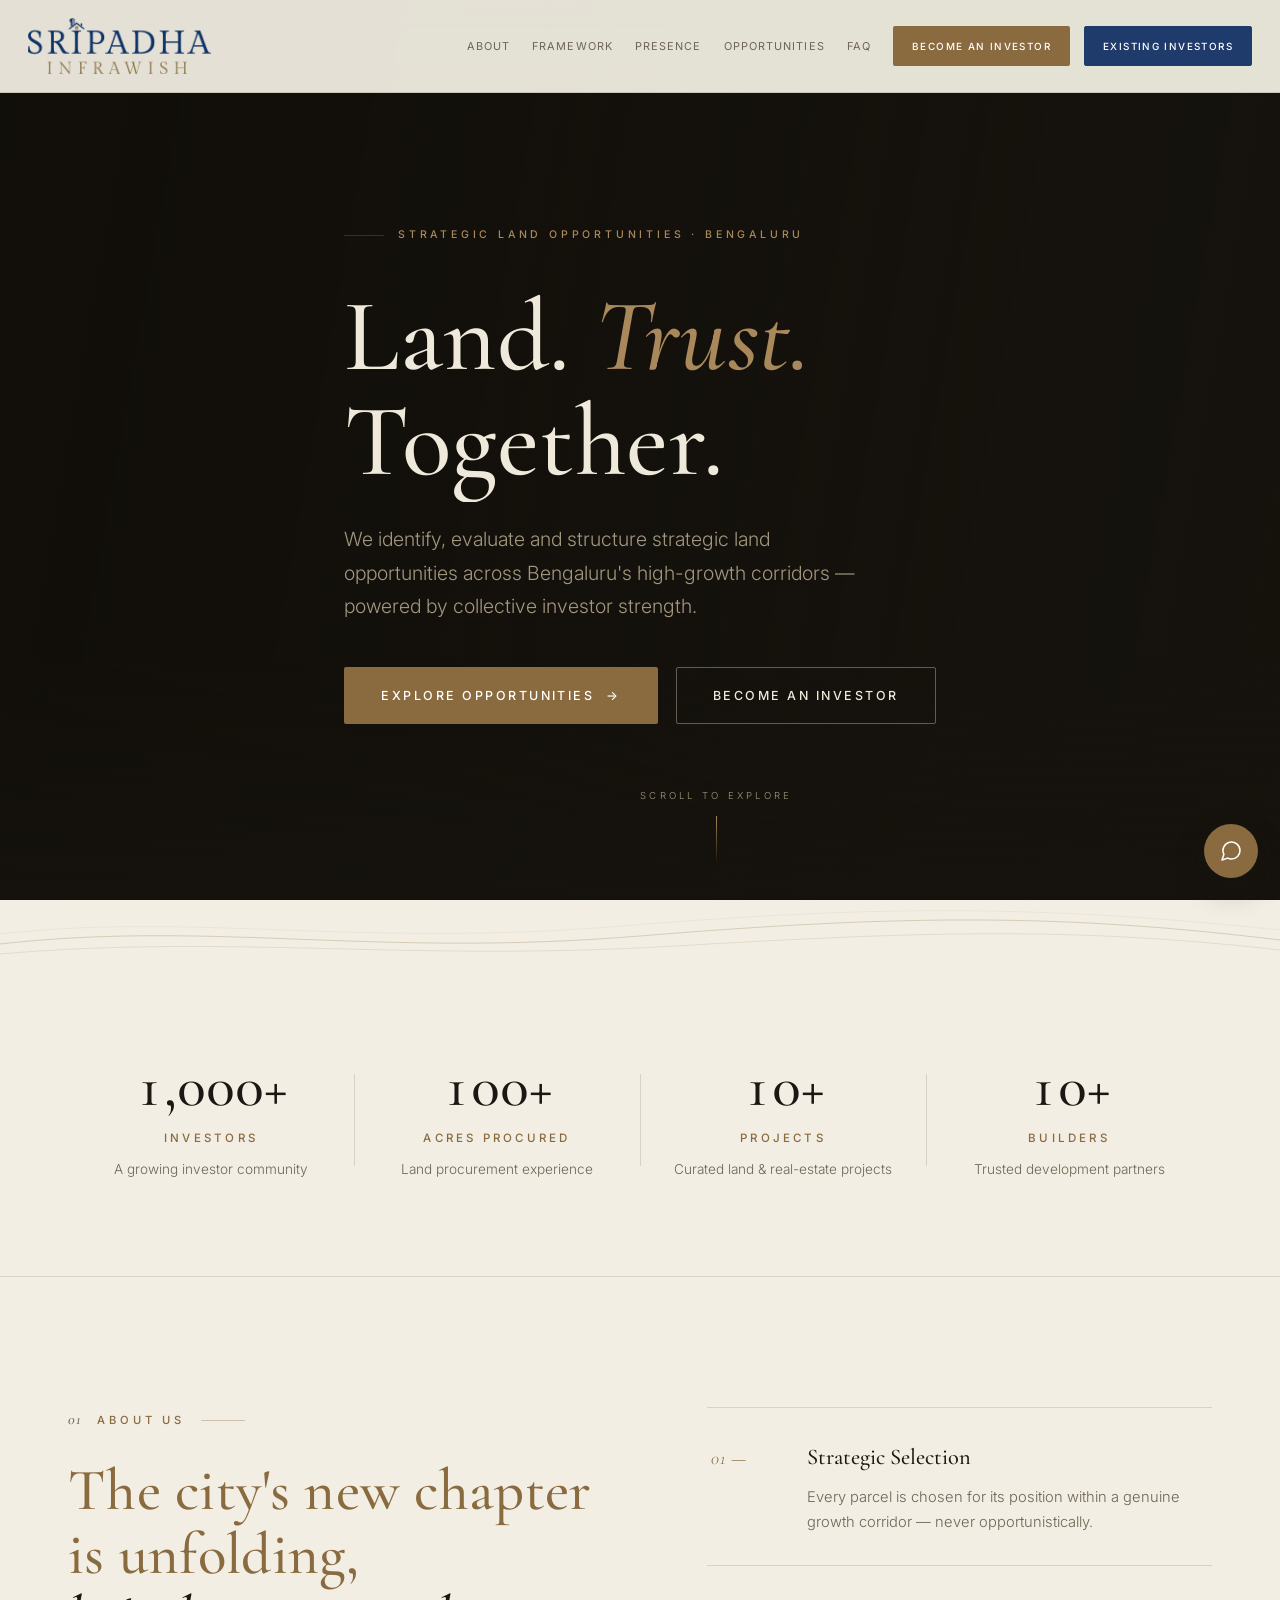
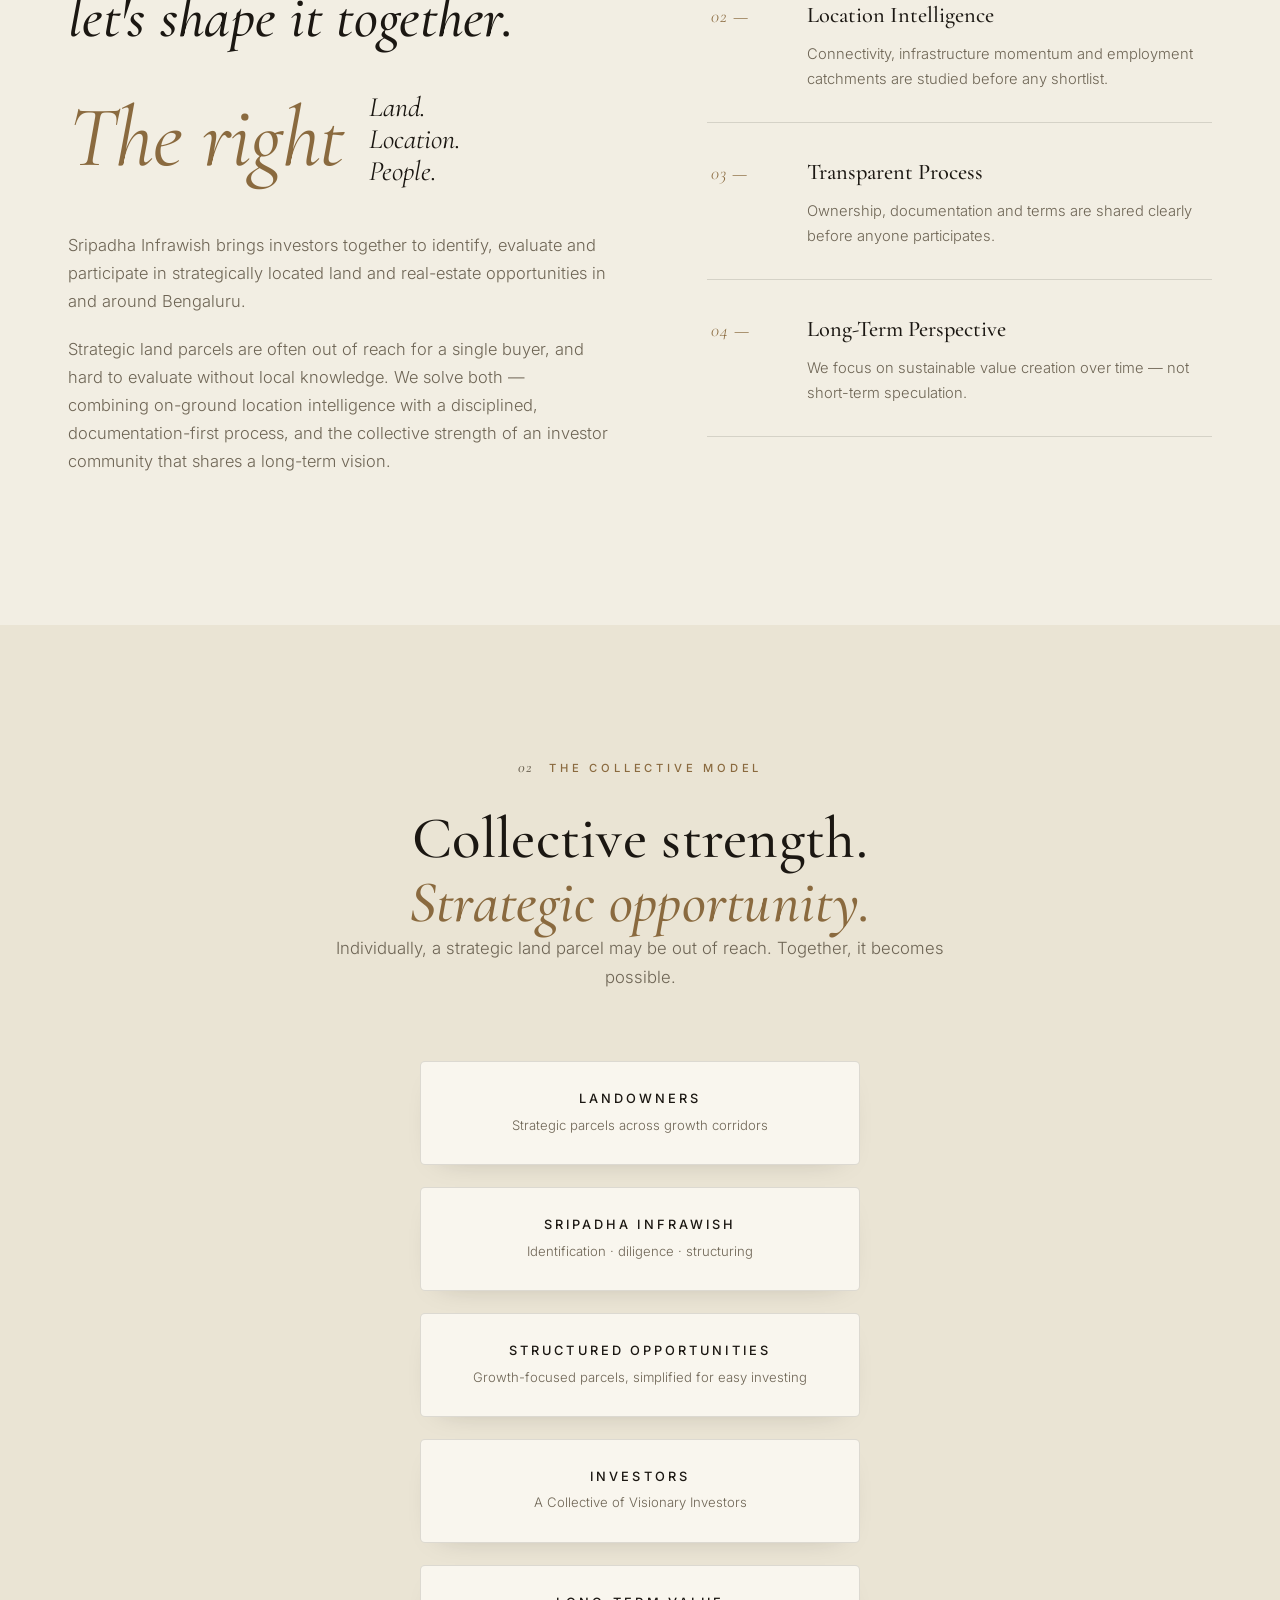
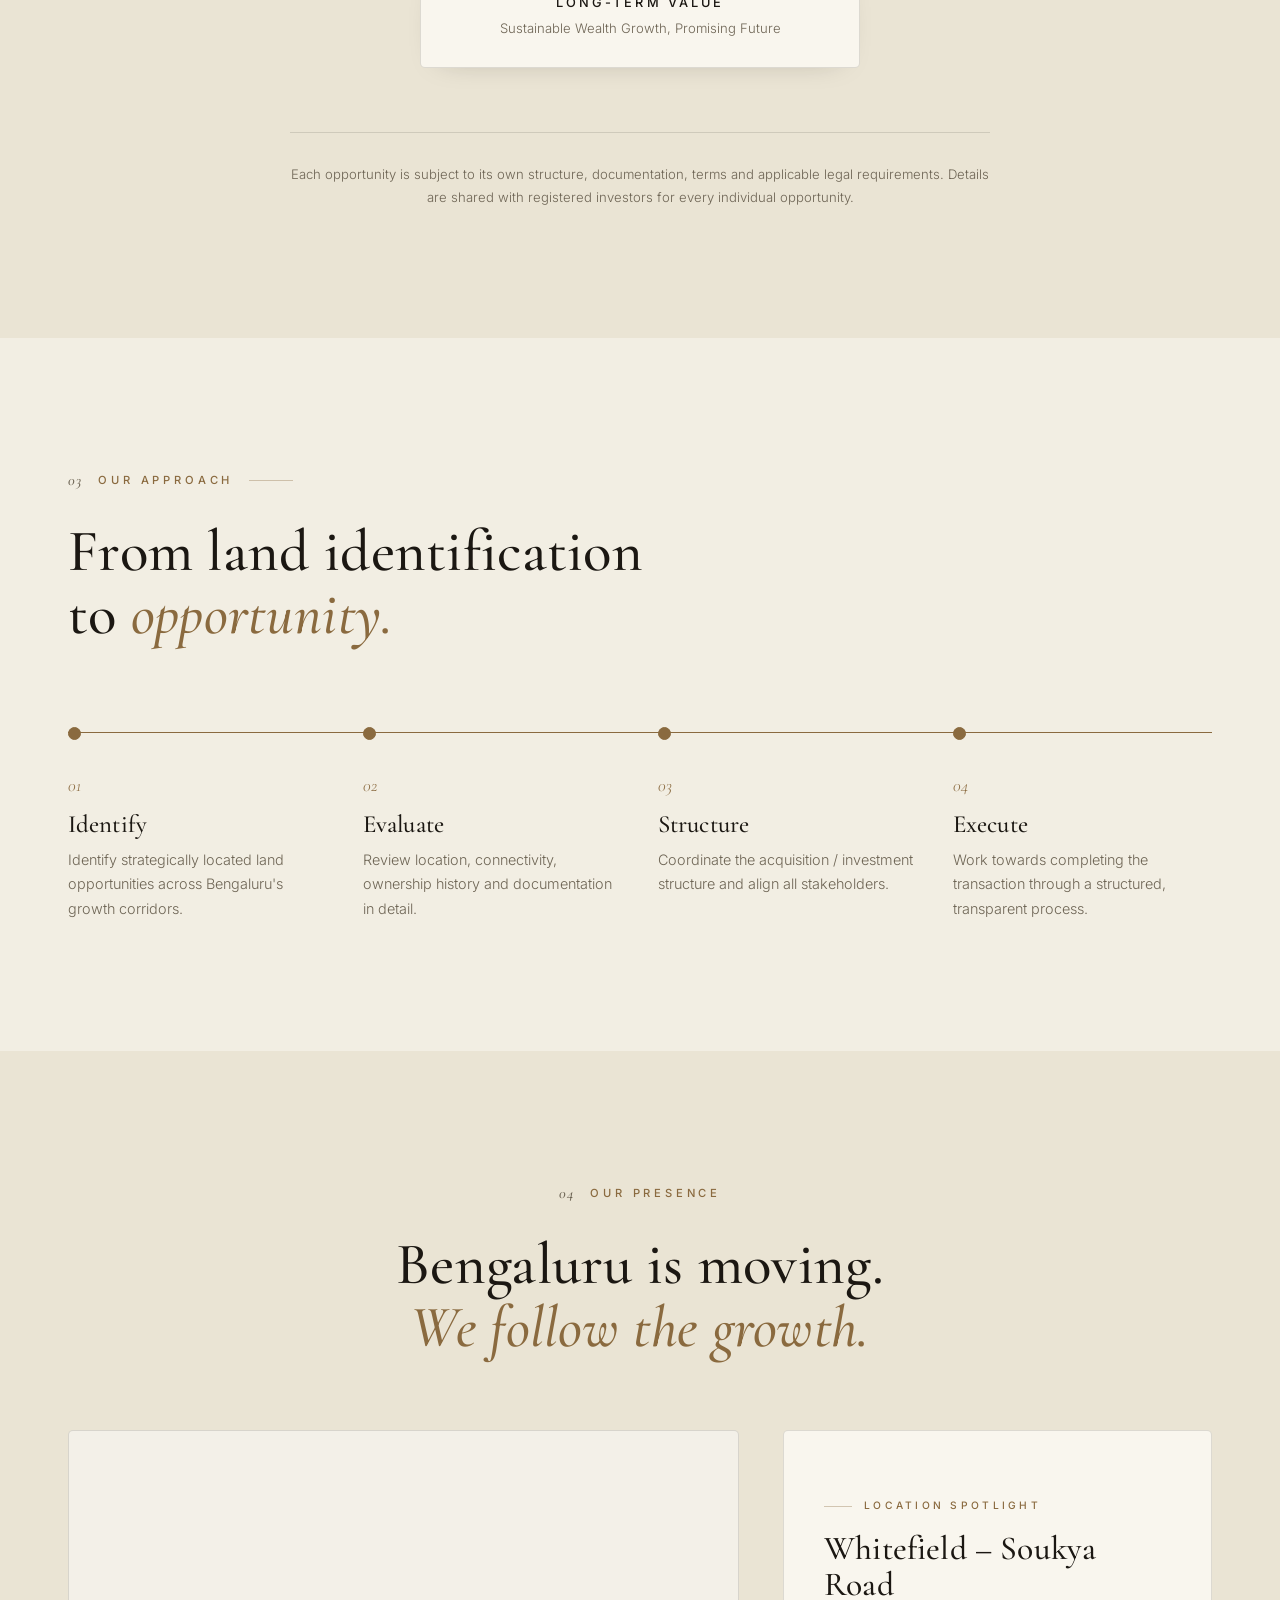
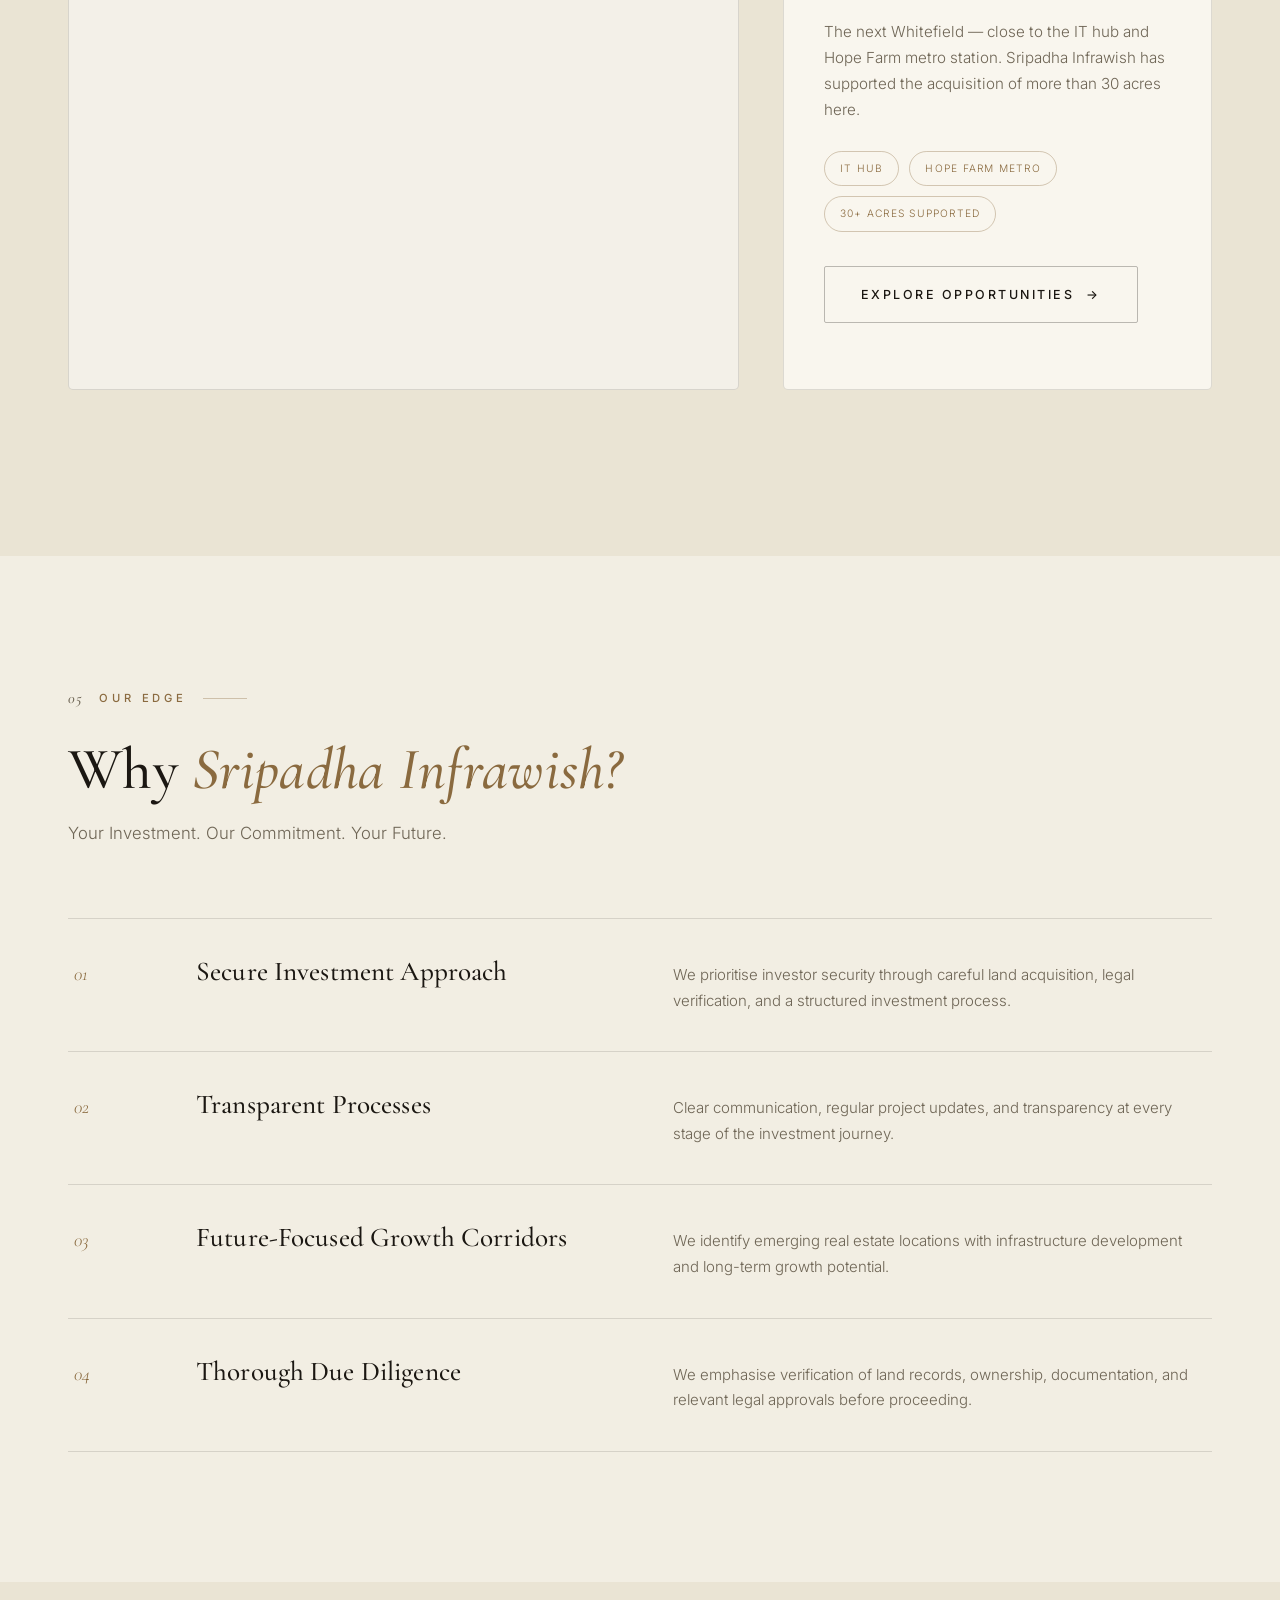
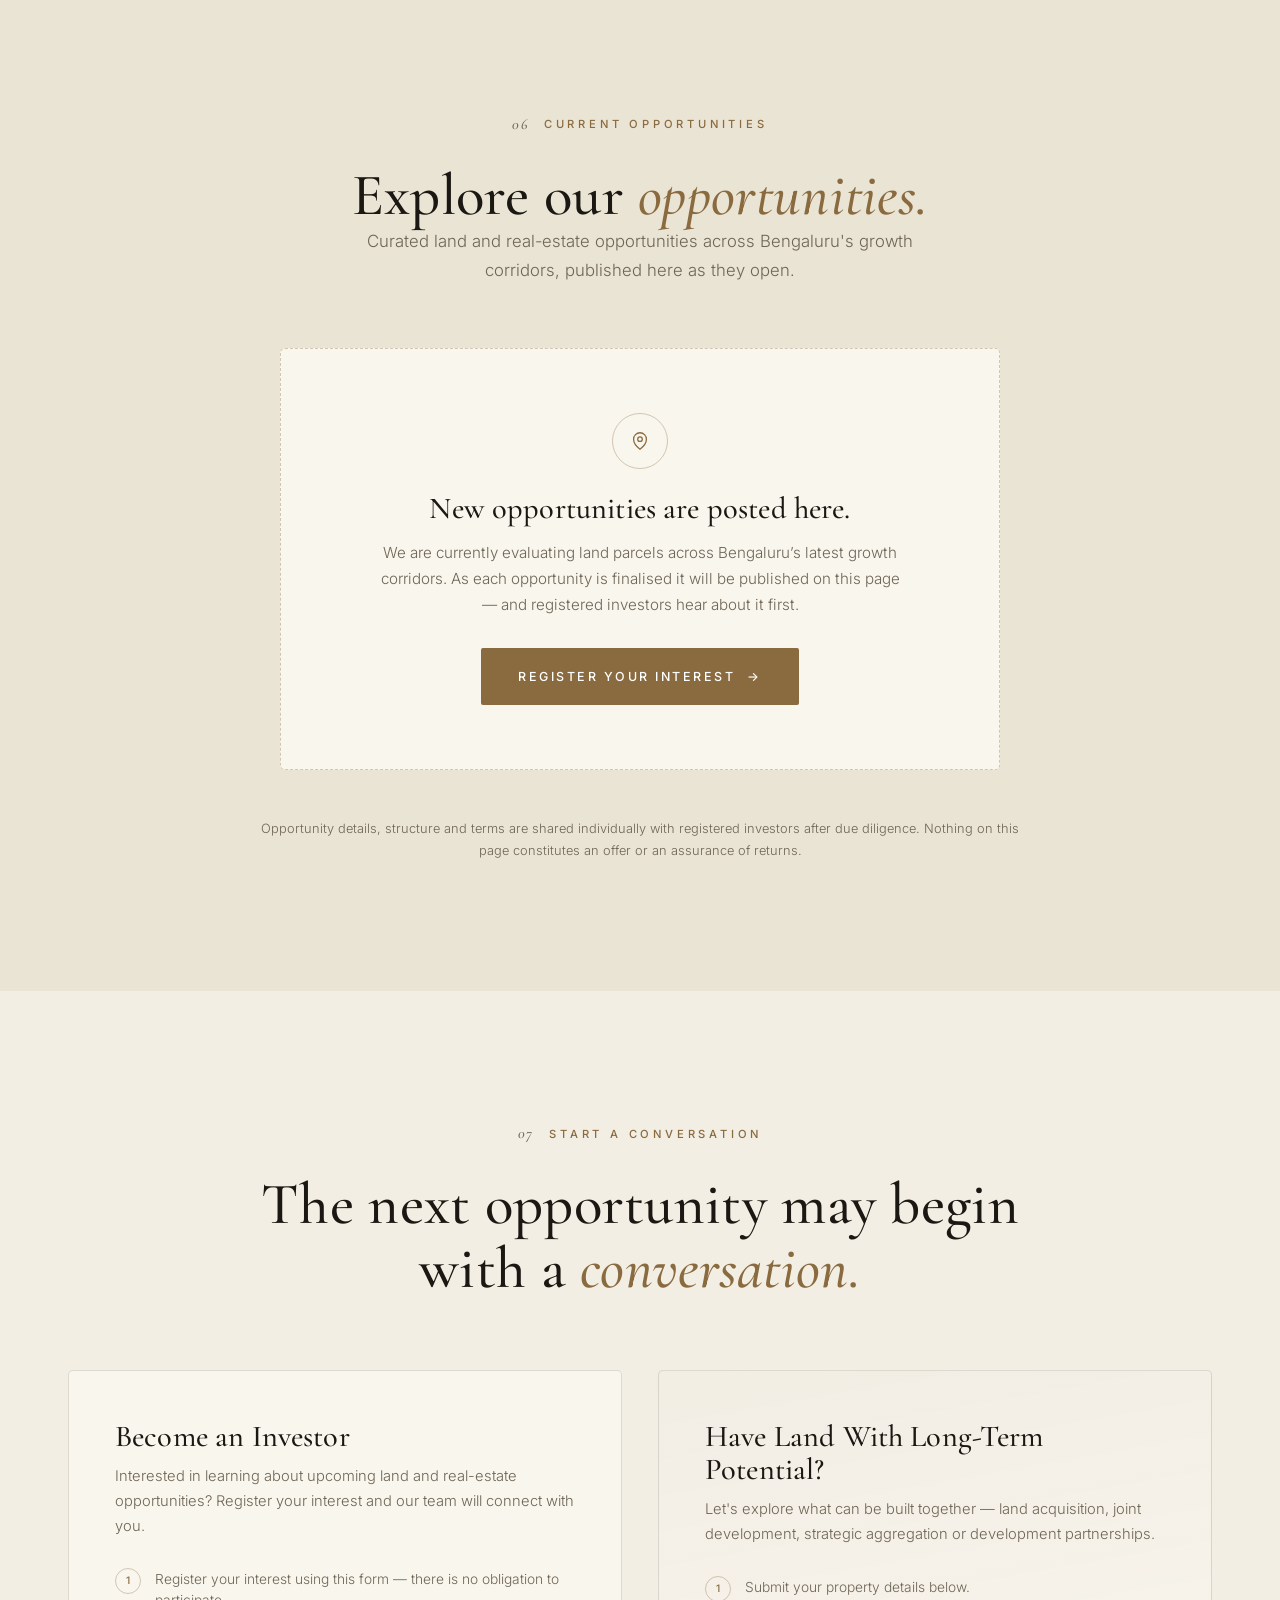
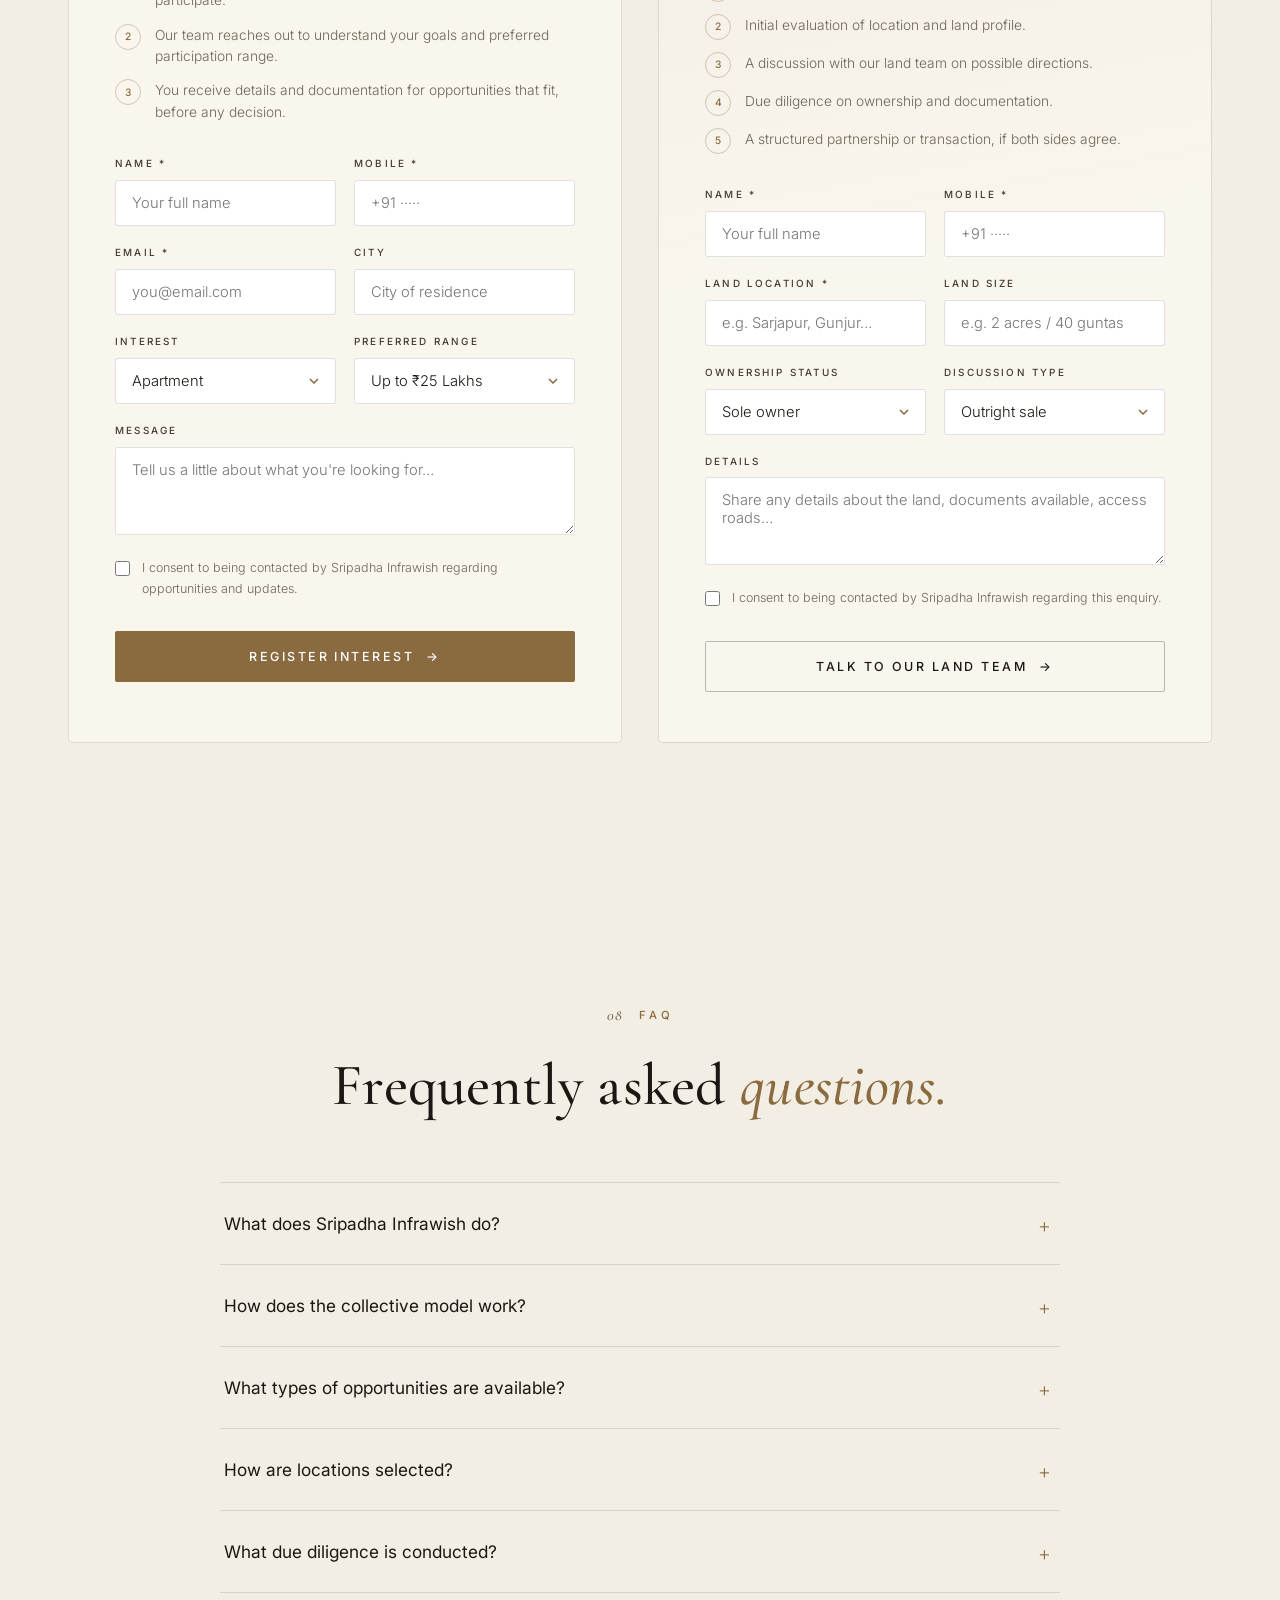
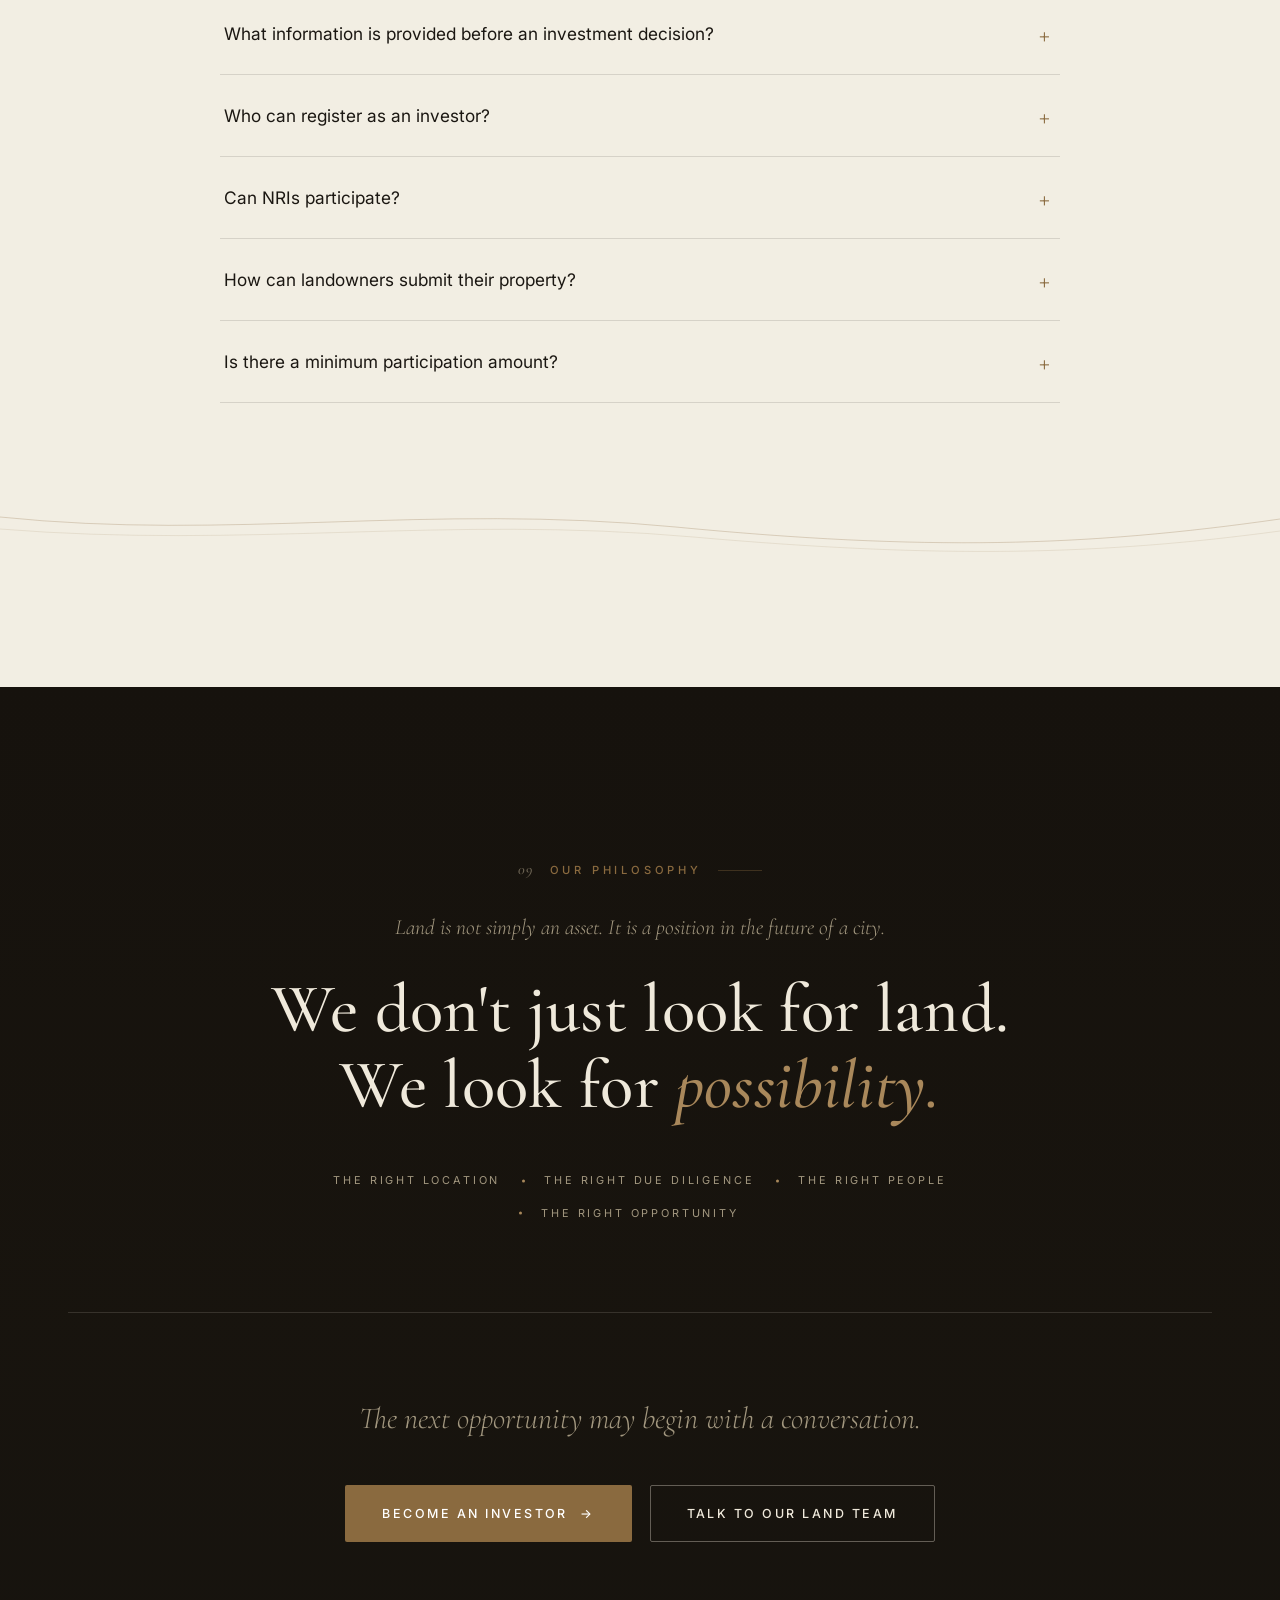
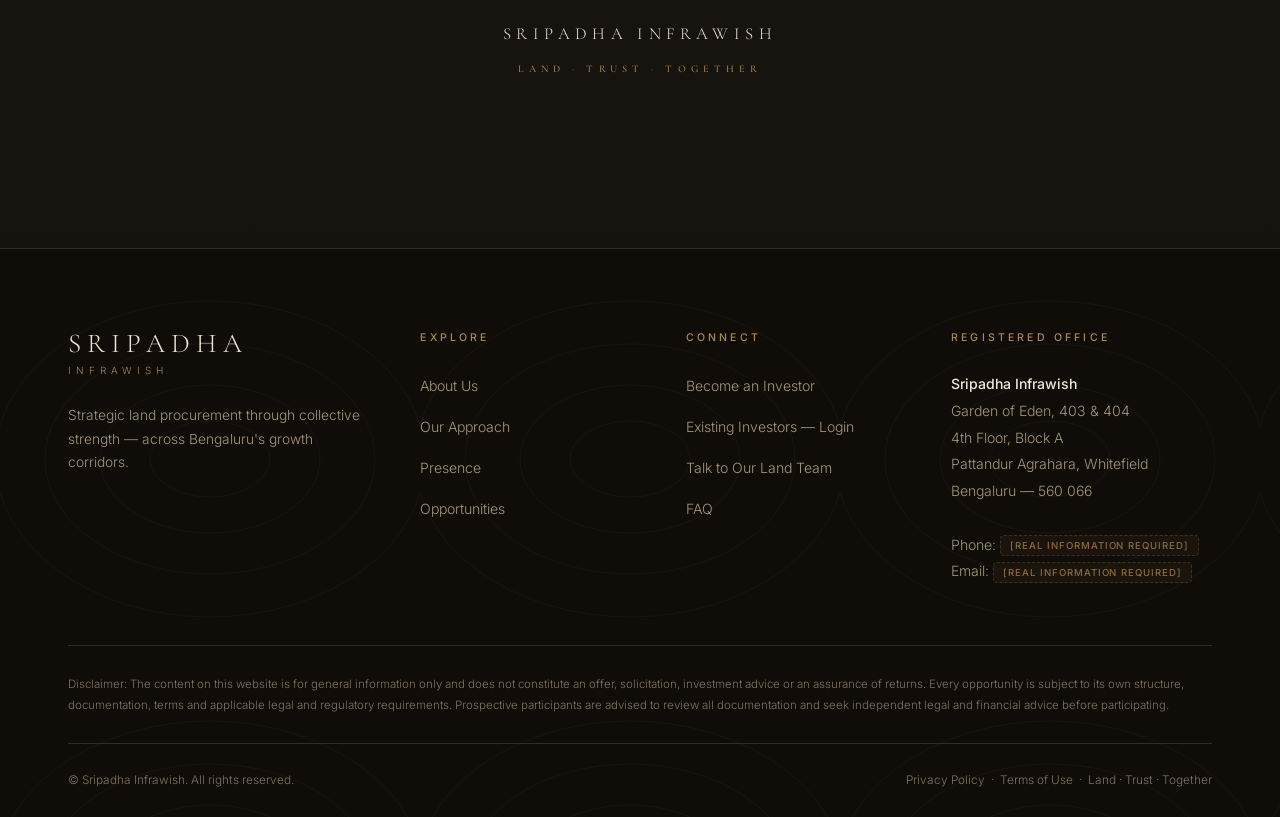
==== commit 5c87f17f: "Presence: real interactive map (Leaflet + OpenStreetMap) with pins at actual coordinates Replaces th" ====
--- a/index.html
+++ b/index.html
@@ -44,6 +44,7 @@
 <link rel="preconnect" href="https://fonts.googleapis.com">
 <link rel="preconnect" href="https://fonts.gstatic.com" crossorigin>
 <link href="https://fonts.googleapis.com/css2?family=Cormorant+Garamond:ital,wght@0,400;0,500;0,600;1,400;1,500&family=Inter:wght@300;400;500;600&display=swap" rel="stylesheet">
+<link rel="stylesheet" href="https://unpkg.com/leaflet@1.9.4/dist/leaflet.css" crossorigin="">
 <style>
   /* ============ DESIGN TOKENS ============ */
   :root{
@@ -382,16 +383,14 @@
   .presence-grid{display:grid;grid-template-columns:1.22fr .78fr;gap:44px;margin-top:70px;align-items:stretch}
   .map-panel{
     border:1px solid var(--line);border-radius:var(--r);overflow:hidden;
-    background:#f3f0e8;
-    position:relative;min-height:500px;
-  }
-  .map-panel svg{width:100%;height:100%;position:absolute;inset:0}
-  .map-marker{cursor:pointer}
-  .map-marker circle.pulse{animation:pulse 2.6s ease-out infinite;transform-origin:center;transform-box:fill-box}
-  @keyframes pulse{0%{opacity:.6;transform:scale(1)}100%{opacity:0;transform:scale(3)}}
-  .map-marker text{font-family:var(--sans);font-size:10.5px;fill:#3a332a;font-weight:500;letter-spacing:.04em;pointer-events:none;paint-order:stroke;stroke:#f3f0e8;stroke-width:3px}
-  .map-marker.active circle.dot{fill:#1f3b6c}
-  .map-marker.active text{fill:#1f3b6c;font-weight:700}
+    background:#f3f0e8;position:relative;height:560px;z-index:0;
+  }
+  .map-panel .leaflet-container{font-family:var(--sans);background:#f3f0e8}
+  .map-panel .leaflet-tile{filter:saturate(.45) brightness(1.05) contrast(.95)}
+  .map-lbl{background:transparent;border:0;box-shadow:none;padding:0 0 0 2px;font-family:var(--sans);font-size:11px;font-weight:500;letter-spacing:.03em;color:#3a332a;text-shadow:0 0 3px #fff,0 0 3px #fff,0 0 3px #fff}
+  .map-lbl.active{color:#1f3b6c;font-weight:700}
+  .map-lbl::before{display:none}
+  .leaflet-control-attribution{font-size:9px;color:#8a8273;background:rgba(255,255,255,.7)}
   .loc-card{
     border:1px solid var(--line);border-radius:var(--r);padding:44px 40px;
     background:var(--card);display:flex;flex-direction:column;justify-content:center;min-height:500px;
@@ -412,15 +411,9 @@
   .loc-chip.active{background:var(--accent);color:#fff;border-color:var(--accent);font-weight:500}
   @media(max-width:980px){
     .presence-grid{grid-template-columns:1fr;margin-top:52px}
-    .map-panel{min-height:0;aspect-ratio:640/520}
+    .map-panel{height:420px}
     .loc-card{min-height:0;padding:32px 26px}
     .loc-card h3{font-size:1.6rem}
-    .map-labels,.map-caption{display:none}
-    .map-compass{opacity:.45}
-    .map-marker text{font-size:21px;font-weight:600;paint-order:stroke;stroke:#f3f0e8;stroke-width:5px}
-    .map-marker circle.dot{r:11px}
-    .map-marker circle.pulse{r:13px}
-    .map-marker circle.halo{r:24px}
   }
 
   /* ============ WHY US — editorial rows ============ */
@@ -829,72 +822,7 @@
       <h2 class="display reveal" data-delay="1">Bengaluru is moving.<br><em>We follow the growth.</em></h2>
     </div>
     <div class="presence-grid">
-      <div class="map-panel reveal">
-        <svg viewBox="0 0 640 520" preserveAspectRatio="xMidYMid slice" xmlns="http://www.w3.org/2000/svg" aria-label="Illustrative map of Sripadha Infrawish locations across East and South-East Bengaluru">
-          <rect width="640" height="520" fill="#f3f0e8"/>
-          <!-- subtle built-up areas -->
-          <ellipse cx="180" cy="250" rx="150" ry="120" fill="#ebe7dd"/>
-          <ellipse cx="400" cy="250" rx="95" ry="70" fill="#ebe7dd"/>
-          <!-- parks / green -->
-          <ellipse cx="560" cy="430" rx="60" ry="40" fill="#dfe9d2" opacity=".8"/>
-          <ellipse cx="80" cy="150" rx="50" ry="34" fill="#dfe9d2" opacity=".8"/>
-          <!-- lakes: Bellandur (west) and Varthur (east) -->
-          <ellipse cx="126" cy="348" rx="30" ry="15" fill="#b9d8ea" stroke="#9fc4da" stroke-width="1"/>
-          <ellipse cx="380" cy="290" rx="24" ry="12" fill="#b9d8ea" stroke="#9fc4da" stroke-width="1"/>
-          <!-- roads: casing then fill -->
-          <g fill="none" stroke-linecap="round" stroke-linejoin="round">
-            <g stroke="#d6d2c8">
-              <path d="M140 56 C 192 150, 222 250, 176 330 S 72 420, 30 476" stroke-width="10"/>
-              <path d="M150 238 C 300 236, 380 240, 430 224 S 492 180, 566 136" stroke-width="10"/>
-              <path d="M118 330 C 200 356, 330 396, 470 470" stroke-width="10"/>
-              <path d="M410 250 C 360 300, 320 330, 300 348 S 320 400, 335 412 S 420 452, 452 462" stroke-width="7"/>
-              <path d="M420 232 C 450 206, 474 190, 500 172" stroke-width="6"/>
-              <path d="M184 300 C 200 330, 215 355, 232 388" stroke-width="6"/>
-              <path d="M214 372 C 230 400, 245 420, 258 436" stroke-width="6"/>
-            </g>
-            <g stroke="#ffffff">
-              <path d="M140 56 C 192 150, 222 250, 176 330 S 72 420, 30 476" stroke-width="6.5"/>
-              <path d="M150 238 C 300 236, 380 240, 430 224 S 492 180, 566 136" stroke-width="6.5"/>
-              <path d="M118 330 C 200 356, 330 396, 470 470" stroke-width="6.5"/>
-              <path d="M410 250 C 360 300, 320 330, 300 348 S 320 400, 335 412 S 420 452, 452 462" stroke-width="4"/>
-              <path d="M420 232 C 450 206, 474 190, 500 172" stroke-width="3.5"/>
-              <path d="M184 300 C 200 330, 215 355, 232 388" stroke-width="3.5"/>
-              <path d="M214 372 C 230 400, 245 420, 258 436" stroke-width="3.5"/>
-            </g>
-            <!-- highway tint on the three arterials -->
-            <g stroke="#f6e7b0" opacity=".9">
-              <path d="M140 56 C 192 150, 222 250, 176 330 S 72 420, 30 476" stroke-width="4"/>
-              <path d="M150 238 C 300 236, 380 240, 430 224 S 492 180, 566 136" stroke-width="4"/>
-              <path d="M118 330 C 200 356, 330 396, 470 470" stroke-width="4"/>
-            </g>
-            <!-- PROPOSED: Bengaluru Business Corridor (formerly Peripheral Ring Road) -->
-            <path class="map-proposed" d="M 60 28 C 180 10, 330 50, 410 130 S 462 220, 450 300 S 410 420, 380 450 S 300 505, 230 518" stroke="#1f3b6c" stroke-width="3" stroke-dasharray="9 6"/>
-            <!-- PROPOSED: Satellite Town Ring Road (STRR), via Hoskote -->
-            <path class="map-proposed" d="M 300 0 C 380 50, 440 110, 500 172 S 580 250, 640 300" stroke="#2e7d4f" stroke-width="3" stroke-dasharray="9 6"/>
-          </g>
-          <g class="map-labels" font-family="Inter, sans-serif" font-size="9.5" fill="#7a7368" letter-spacing="1.5">
-            <text x="176" y="128" transform="rotate(70 176 128)">OUTER RING ROAD</text>
-            <text x="236" y="226">OLD MADRAS ROAD</text>
-            <text x="150" y="372" transform="rotate(20 150 372)">SARJAPUR ROAD</text>
-            <text x="146" y="296" font-size="8" opacity=".85">MARATHAHALLI</text>
-            <text x="96" y="372" font-size="8" opacity=".85">BELLANDUR</text>
-            <text x="196" y="52" transform="rotate(13 196 52)" fill="#1f3b6c" font-weight="600" font-size="8.5">BENGALURU BUSINESS CORRIDOR · PROPOSED</text>
-            <text x="536" y="222" transform="rotate(42 536 222)" fill="#2e7d4f" font-weight="600" font-size="8.5">STRR · PROPOSED</text>
-          </g>
-          <g id="markers"></g>
-          <g class="map-compass" transform="translate(590,40)" opacity=".8">
-            <circle r="16" fill="#fff" stroke="#8a6a3f" stroke-opacity=".5"/>
-            <path d="M0 -10 3 4 0 1 -3 4z" fill="#8a6a3f"/>
-            <text y="30" text-anchor="middle" font-family="Inter" font-size="9" fill="#8a6a3f" letter-spacing="2">N</text>
-          </g>
-          <g class="map-labels map-legend" transform="translate(438,74)" font-family="Inter, sans-serif" font-size="8" fill="#5f5a50">
-            <rect x="-10" y="-14" width="182" height="44" rx="4" fill="#fff" fill-opacity=".9" stroke="#d6d2c8"/>
-            <line x1="0" y1="0" x2="22" y2="0" stroke="#1f3b6c" stroke-width="3" stroke-dasharray="7 5"/><text x="30" y="3">Business Corridor (BBC) · proposed</text>
-            <line x1="0" y1="18" x2="22" y2="18" stroke="#2e7d4f" stroke-width="3" stroke-dasharray="7 5"/><text x="30" y="21">Satellite Town Ring Rd · proposed</text>
-          </g>
-          <text class="map-caption" x="24" y="498" font-family="Inter" font-size="9" fill="#8a8273" letter-spacing="2">BENGALURU · EAST &amp; SOUTH-EAST · ILLUSTRATIVE, NOT TO SCALE</text>
-        </svg>
-      </div>
+      <div class="map-panel reveal" id="presenceMap" role="region" aria-label="Interactive map of Sripadha Infrawish locations across East and South-East Bengaluru"></div>
       <div class="loc-card reveal" data-delay="1">
         <div class="loc-k">Location Spotlight</div>
         <h3 id="locName">Whitefield – Soukya Road</h3>
@@ -1222,6 +1150,7 @@
   </div>
 </div>
 
+<script src="https://unpkg.com/leaflet@1.9.4/dist/leaflet.js" crossorigin=""></script>
 <script>
 /* ---------- header scroll + scroll progress + hero parallax + scroll-spy ---------- */
 const header = document.getElementById('header');
@@ -1308,61 +1237,49 @@
 
 /* ---------- interactive map ---------- */
 const LOCATIONS = [
-  { id:'whitefield', name:'Whitefield – Soukya Road', x:420, y:232,
+  { id:'whitefield', name:'Whitefield – Soukya Road', lat:12.9978, lng:77.7585,
     desc:"The next Whitefield — close to the IT hub and Hope Farm metro station. Sripadha Infrawish has supported the acquisition of more than 30 acres here.",
     tags:['IT Hub','Hope Farm Metro','30+ Acres Supported'] },
-  { id:'siddapura', name:'Siddapura – Whitefield', x:345, y:262,
+  { id:'siddapura', name:'Siddapura – Whitefield', lat:12.9615, lng:77.7293,
     desc:"Part of Whitefield — Bengaluru's Grade-A office hub, connected by metro. Supported the acquisition of 12+ acres of land, with a Joint Development Agreement (JDA) given to a Tier-1 builder.",
     tags:['Grade-A Office Hub','Metro Connected','12+ Acres · JDA'] },
-  { id:'gunjur', name:'Gunjur – 150 Feet Road', x:300, y:348,
+  { id:'gunjur', name:'Gunjur – 150 Feet Road', lat:12.9165, lng:77.734,
     desc:"The closest high-rise hub to the Outer Ring Road, Marathahalli and Bellandur. Involved in more than 30 acres of land acquisition.",
     tags:['ORR Proximity','High-Rise Hub','30+ Acres'] },
-  { id:'sarjapur', name:'Sarjapur', x:452, y:462,
+  { id:'sarjapur', name:'Sarjapur', lat:12.86, lng:77.786,
     desc:"The recent growth in Sarjapur laid our foundation stone in real estate. Supported the acquisition of 10+ acres across Sarjapur, Kodathi and Kommasandra, and multiple further land acquisitions along Sarjapur Road.",
     tags:['Growth Corridor','10+ Acres Supported','Sarjapur Road'] },
-  { id:'kodathi', name:'Kodathi', x:215, y:372,
+  { id:'kodathi', name:'Kodathi', lat:12.904, lng:77.706,
     desc:"Between the Outer Ring Road tech cluster and Sarjapur Road — twin-corridor connectivity. Part of the 10+ acre acquisition we supported across Sarjapur, Kodathi and Kommasandra.",
     tags:['Twin Corridors','ORR Access','Acquisition Supported'] },
-  { id:'kommasandra', name:'Kommasandra', x:335, y:412,
+  { id:'kommasandra', name:'Kommasandra', lat:12.886, lng:77.745,
     desc:"Off the Sarjapur belt, within reach of key employment catchments. Part of the 10+ acre acquisition we supported across Sarjapur, Kodathi and Kommasandra.",
     tags:['Sarjapur Belt','Strategic Parcels','Acquisition Supported'] },
-  { id:'gattahalli', name:'Gattahalli', x:258, y:436,
+  { id:'gattahalli', name:'Gattahalli', lat:12.872, lng:77.723,
     desc:"A quiet pocket in South-East Bengaluru gaining relevance from its proximity to Sarjapur Road employment nodes, schools and upcoming infrastructure investments. Sripadha Infrawish has supported the acquisition of 40+ acres of land here.",
     tags:['South-East Growth','40+ Acres Supported','Infrastructure'] },
-  { id:'hoskote', name:'Hoskote', x:500, y:172,
+  { id:'hoskote', name:'Hoskote', lat:13.07, lng:77.798,
     desc:"East Bengaluru on Old Madras Road (NH-75), beyond Whitefield — one of the city's latest growth corridors. Proposals are under way to procure land here.",
     tags:['Old Madras Road','Latest Growth Corridor','Proposal Stage'] },
 ];
 
-const markersG = document.getElementById('markers');
 const chipsWrap = document.getElementById('locChips');
 const locName = document.getElementById('locName');
 const locDesc = document.getElementById('locDesc');
 const locTags = document.getElementById('locTags');
-const SVGNS = 'http://www.w3.org/2000/svg';
+const mapMarkers = {};
+
+const map = L.map('presenceMap', { scrollWheelZoom:false, zoomControl:true, attributionControl:true });
+L.tileLayer('https://tile.openstreetmap.org/{z}/{x}/{y}.png', {
+  maxZoom: 19,
+  attribution: '&copy; <a href="https://www.openstreetmap.org/copyright">OpenStreetMap</a> contributors'
+}).addTo(map);
 
 LOCATIONS.forEach(loc => {
-  const g = document.createElementNS(SVGNS,'g');
-  g.setAttribute('class','map-marker');
-  g.dataset.id = loc.id;
-  const pulse = document.createElementNS(SVGNS,'circle');
-  pulse.setAttribute('class','pulse');
-  pulse.setAttribute('cx',loc.x); pulse.setAttribute('cy',loc.y); pulse.setAttribute('r',7);
-  pulse.setAttribute('fill','none'); pulse.setAttribute('stroke','#a9885b'); pulse.setAttribute('stroke-width','1.5');
-  const halo = document.createElementNS(SVGNS,'circle');
-  halo.setAttribute('class','halo');
-  halo.setAttribute('cx',loc.x); halo.setAttribute('cy',loc.y); halo.setAttribute('r',14);
-  halo.setAttribute('fill','transparent');
-  const dot = document.createElementNS(SVGNS,'circle');
-  dot.setAttribute('class','dot');
-  dot.setAttribute('cx',loc.x); dot.setAttribute('cy',loc.y); dot.setAttribute('r',5.5);
-  dot.setAttribute('fill','#8a6a3f'); dot.setAttribute('stroke','#ffffff'); dot.setAttribute('stroke-width','2.5');
-  const label = document.createElementNS(SVGNS,'text');
-  label.setAttribute('x',loc.x + 12); label.setAttribute('y',loc.y + 4);
-  label.textContent = loc.name.split(' – ')[0];
-  g.append(pulse, halo, dot, label);
-  g.addEventListener('click', () => selectLocation(loc.id));
-  markersG.appendChild(g);
+  const m = L.circleMarker([loc.lat, loc.lng], { radius:7, color:'#fff', weight:2.5, fillColor:'#8a6a3f', fillOpacity:1 }).addTo(map);
+  m.bindTooltip(loc.name.split(' – ')[0], { permanent:true, direction:'right', offset:[8,0], className:'map-lbl' });
+  m.on('click', () => selectLocation(loc.id));
+  mapMarkers[loc.id] = m;
 
   const chip = document.createElement('button');
   chip.className = 'loc-chip';
@@ -1374,10 +1291,19 @@
   chipsWrap.appendChild(chip);
 });
 
+map.fitBounds(L.latLngBounds(LOCATIONS.map(l => [l.lat, l.lng])), { padding:[36,36] });
+map.on('click', () => map.scrollWheelZoom.enable());
+map.on('mouseout', () => map.scrollWheelZoom.disable());
+
 function selectLocation(id){
   const loc = LOCATIONS.find(l => l.id === id);
   if (!loc) return;
-  document.querySelectorAll('.map-marker').forEach(m => m.classList.toggle('active', m.dataset.id === id));
+  Object.entries(mapMarkers).forEach(([k, m]) => {
+    const on = k === id;
+    m.setStyle({ fillColor: on ? '#1f3b6c' : '#8a6a3f', radius: on ? 9 : 7 });
+    const t = m.getTooltip(); if (t && t.getElement()) t.getElement().classList.toggle('active', on);
+    if (on) m.bringToFront();
+  });
   document.querySelectorAll('.loc-chip').forEach(c => {
     const on = c.dataset.id === id;
     c.classList.toggle('active', on);
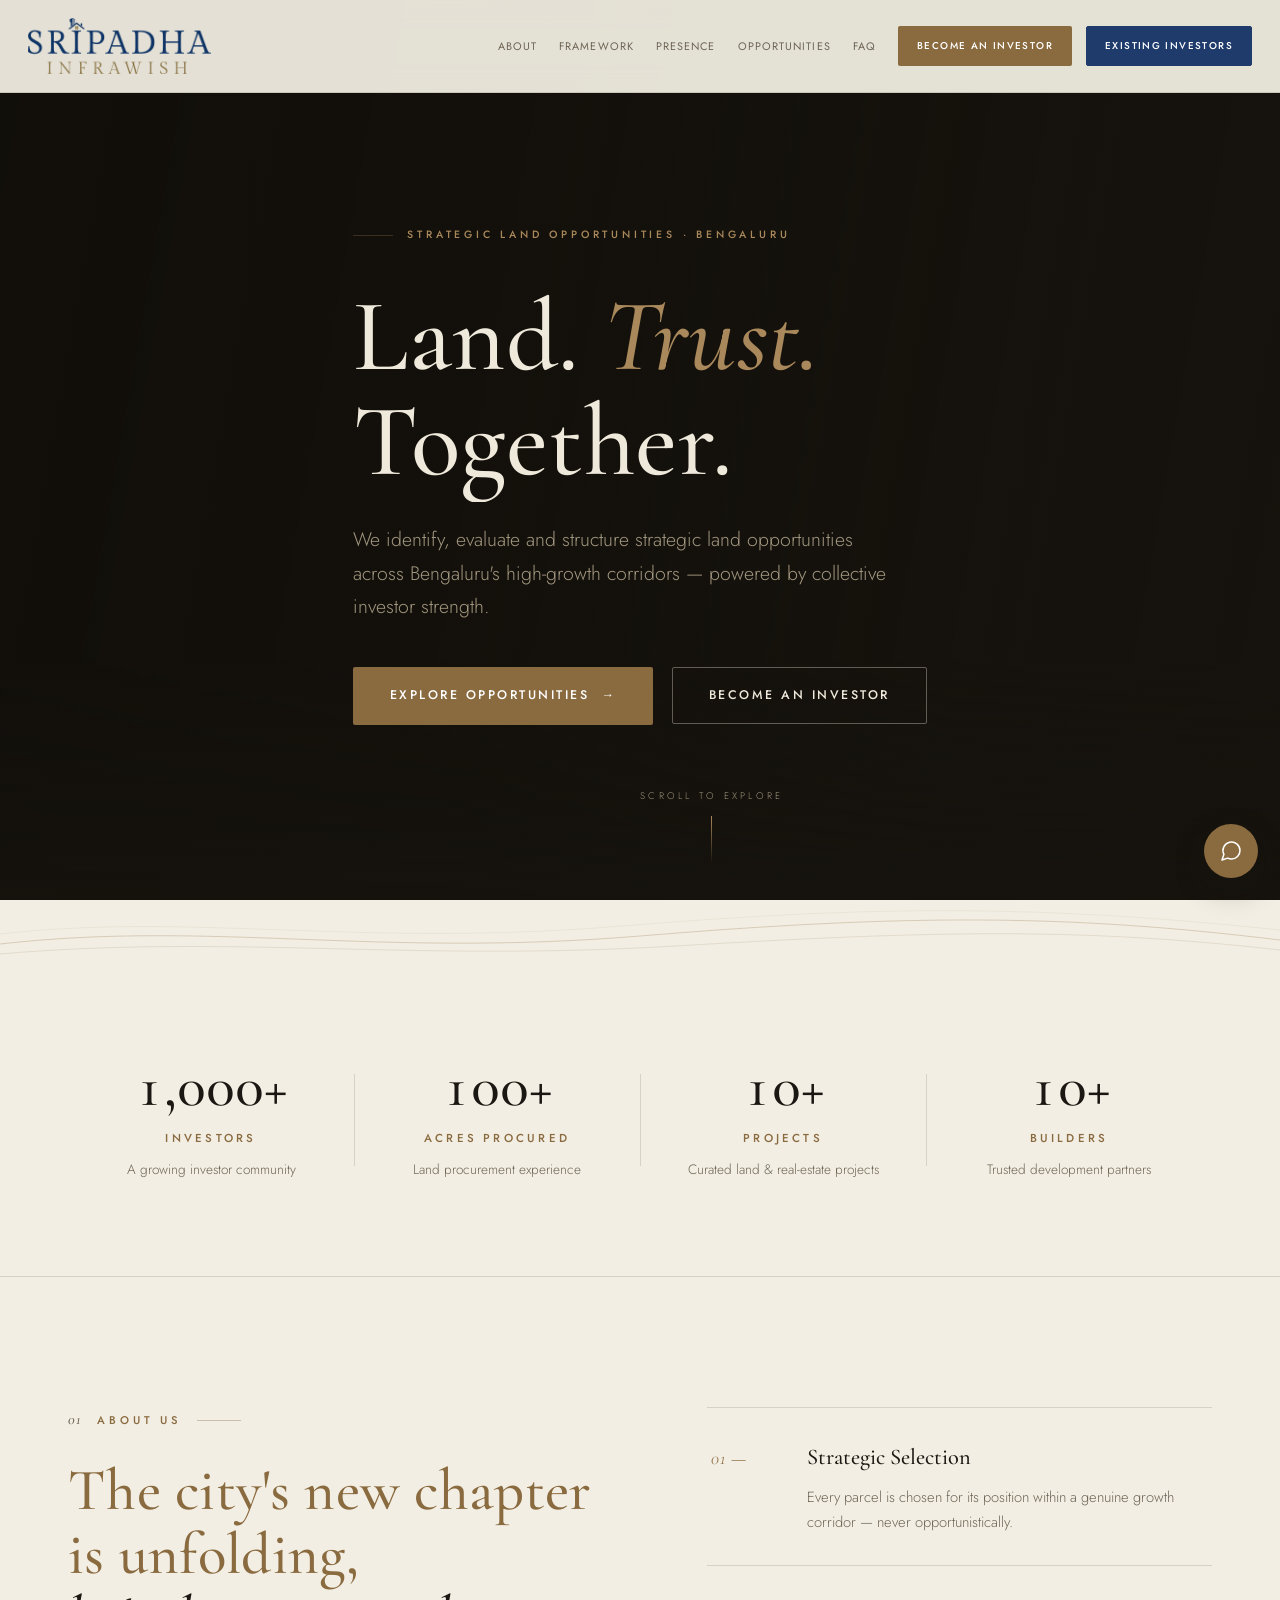
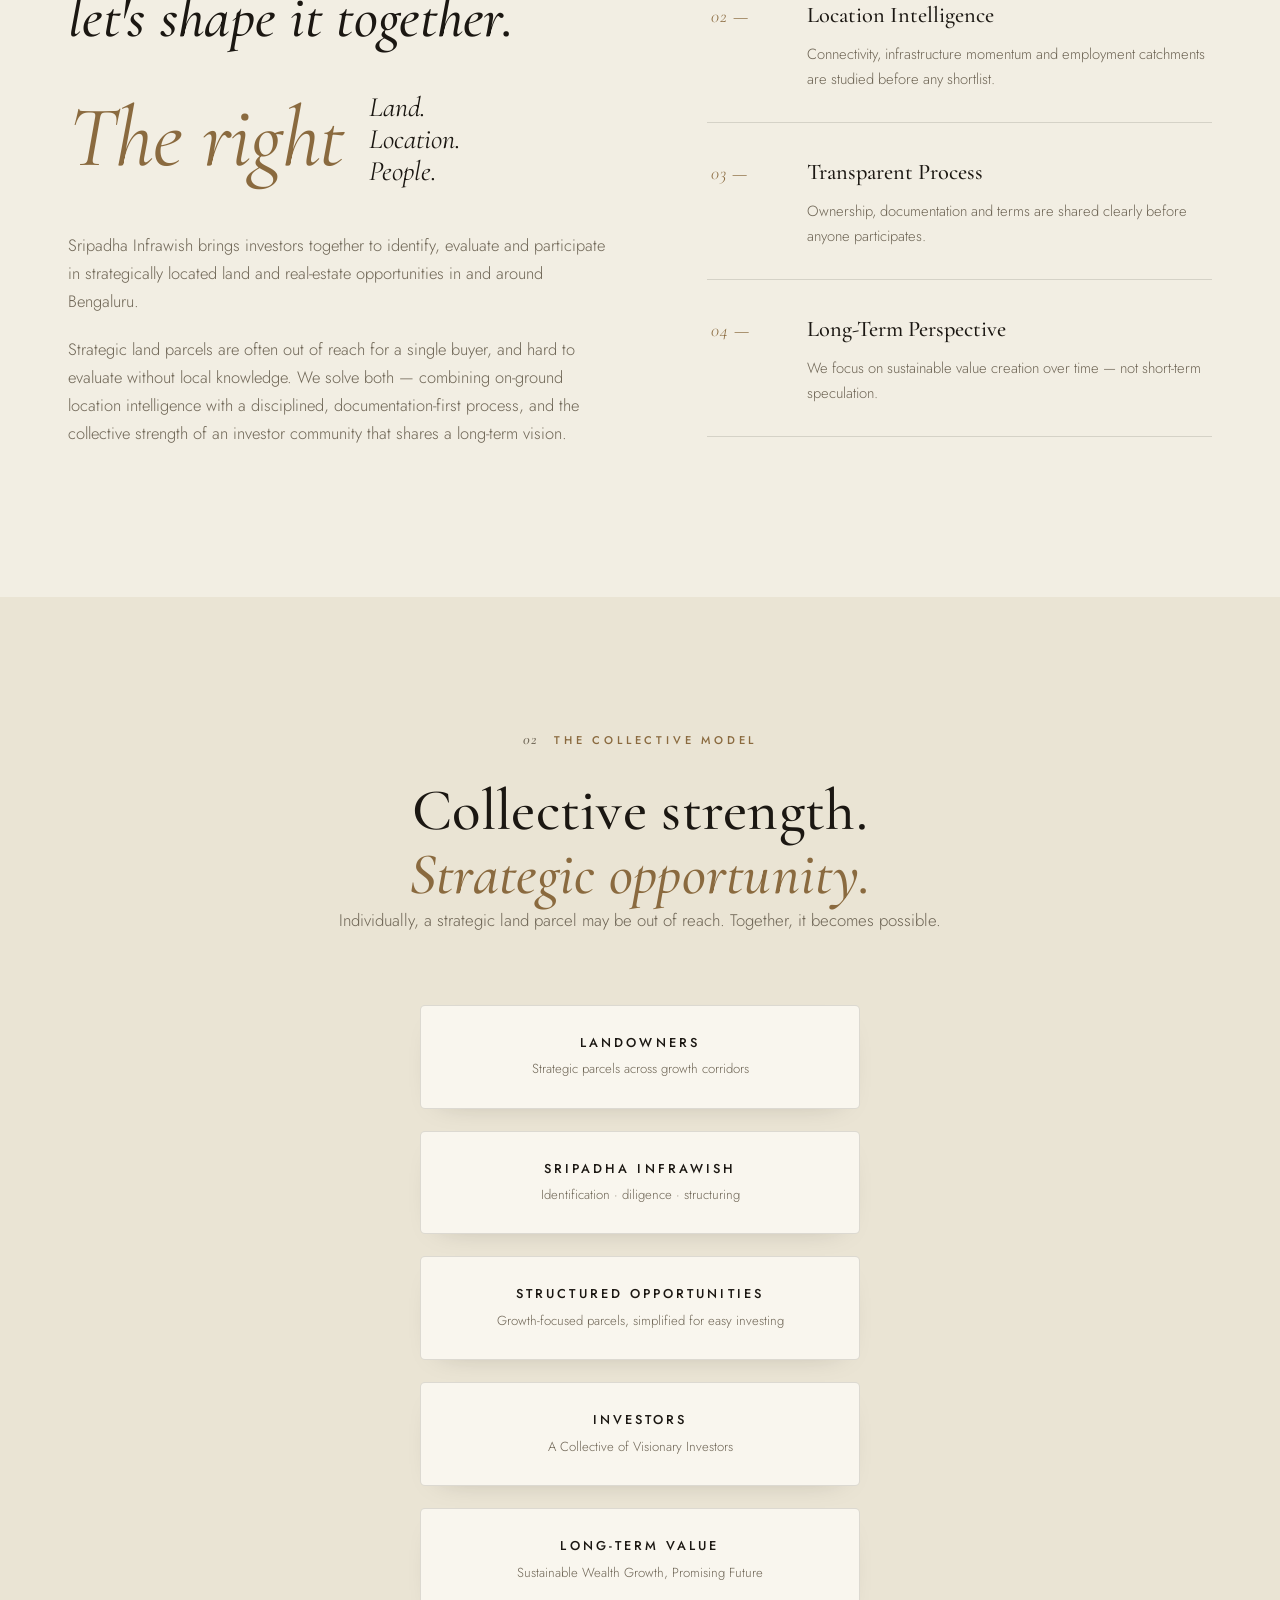
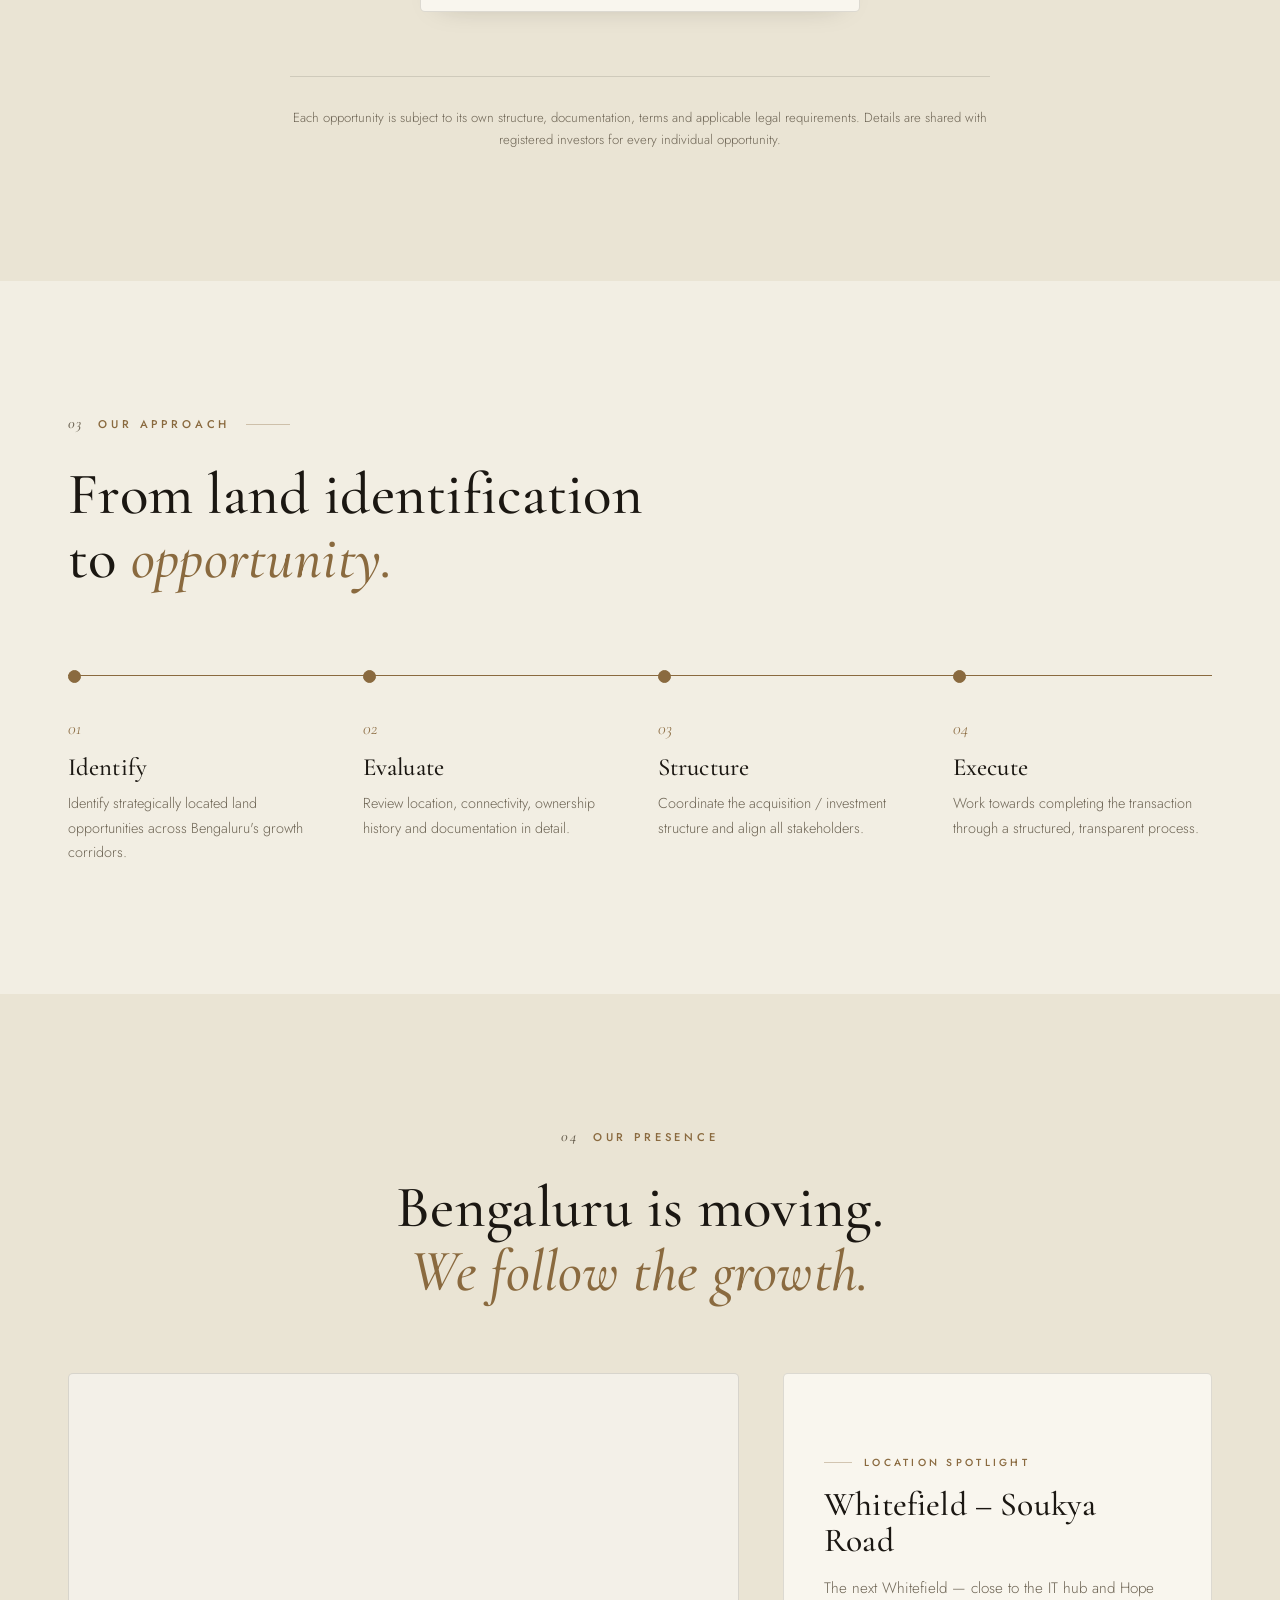
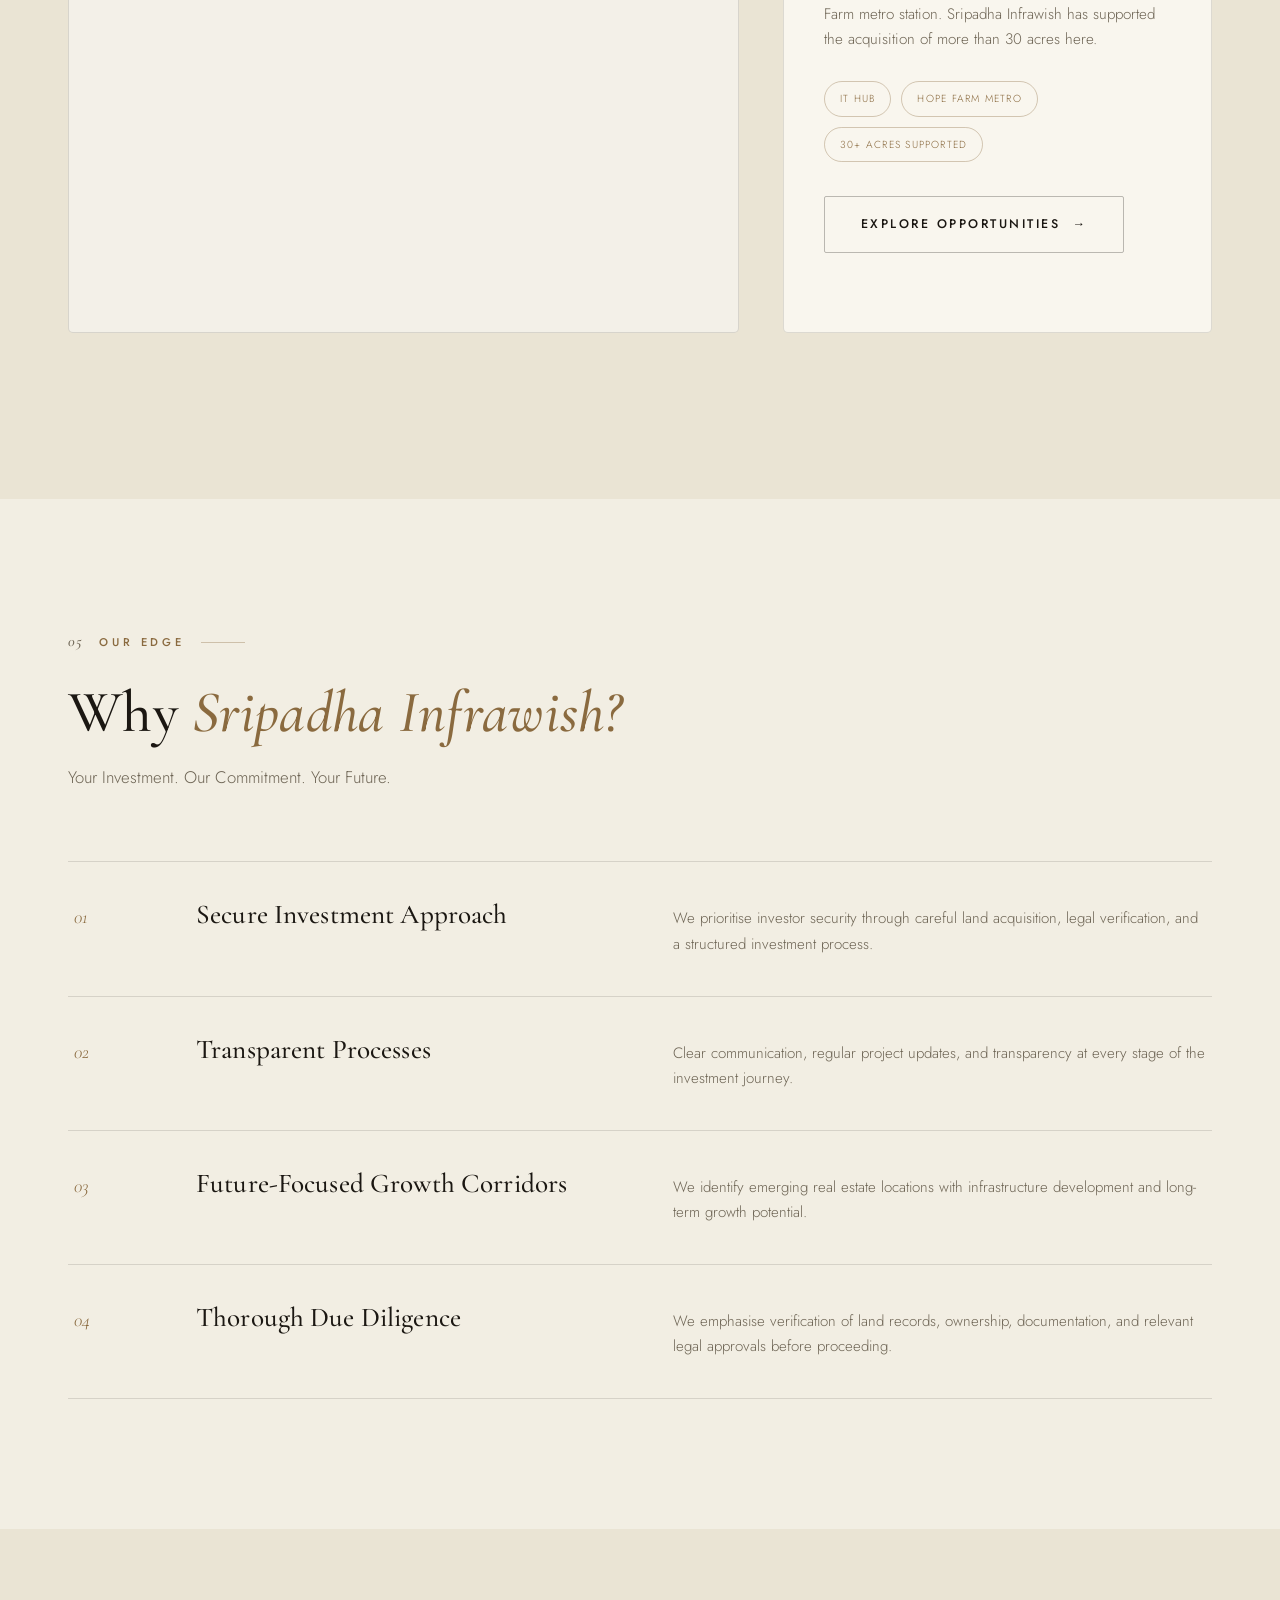
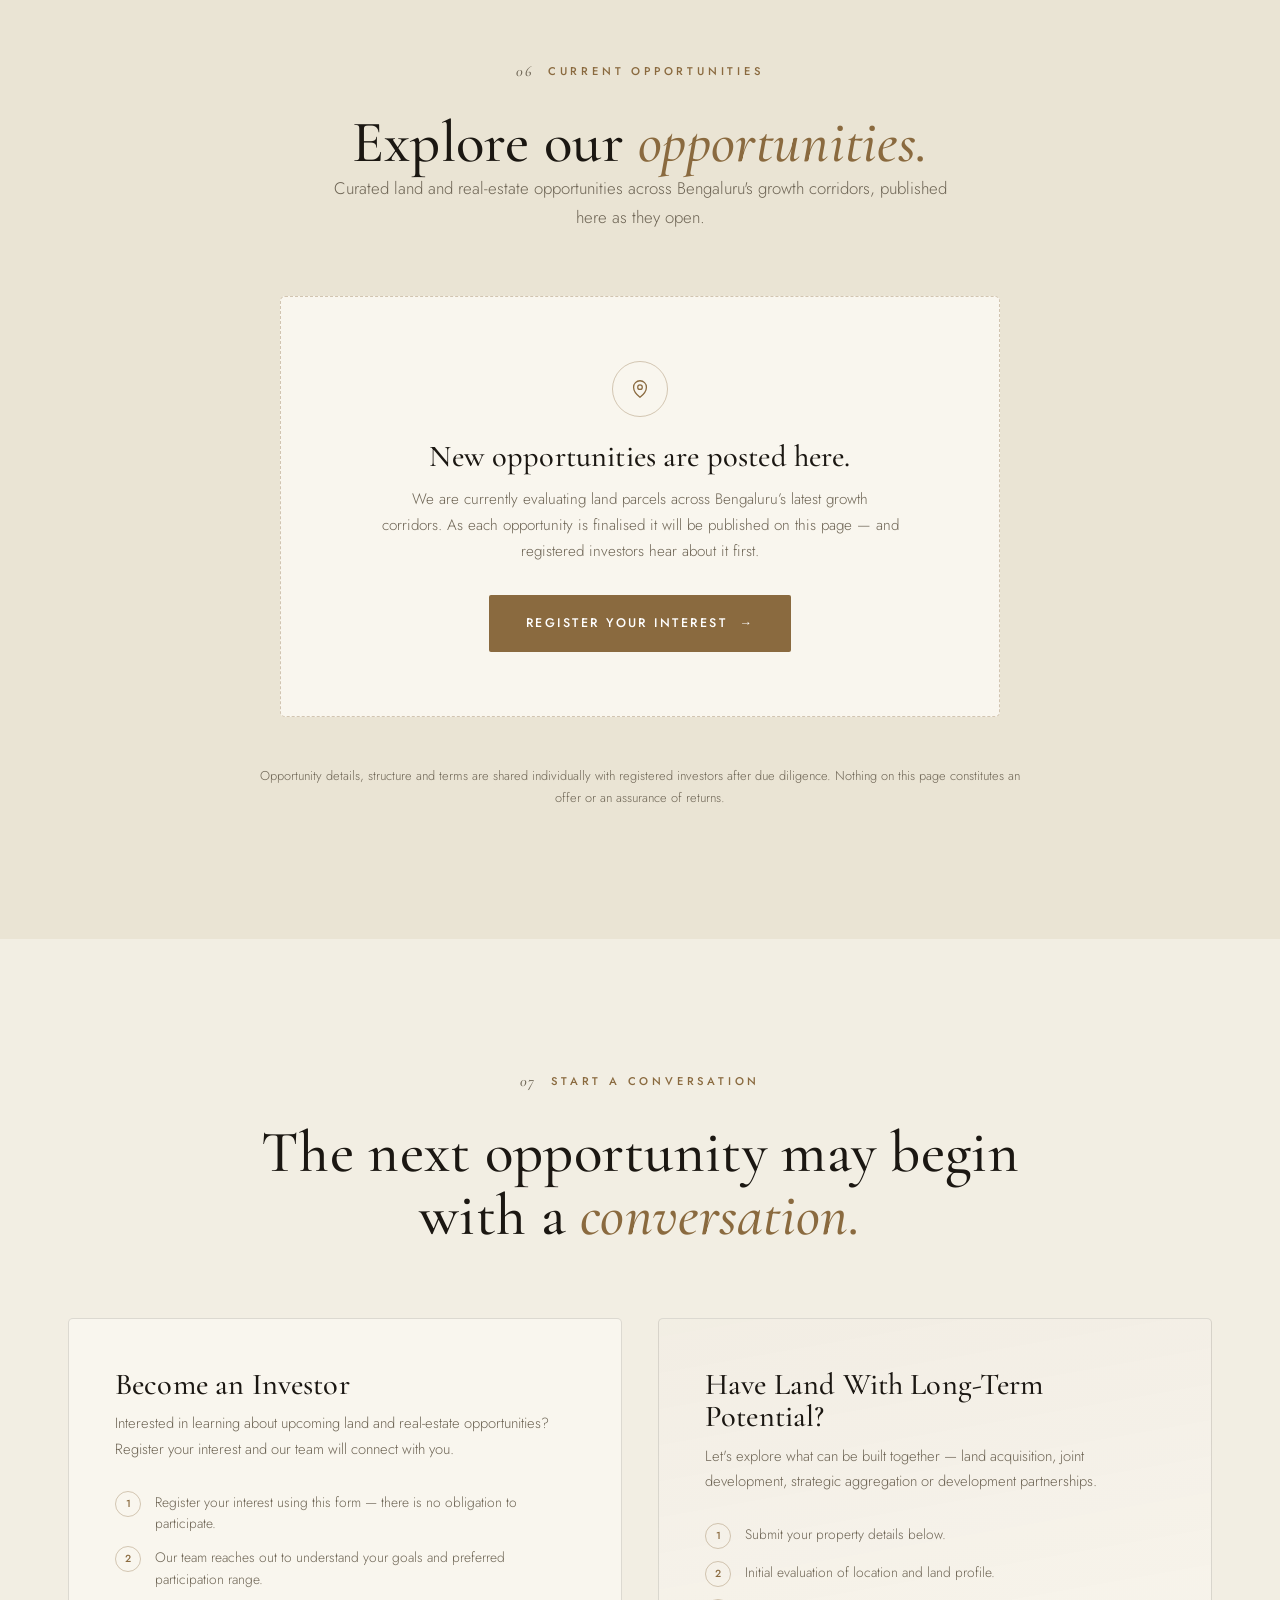
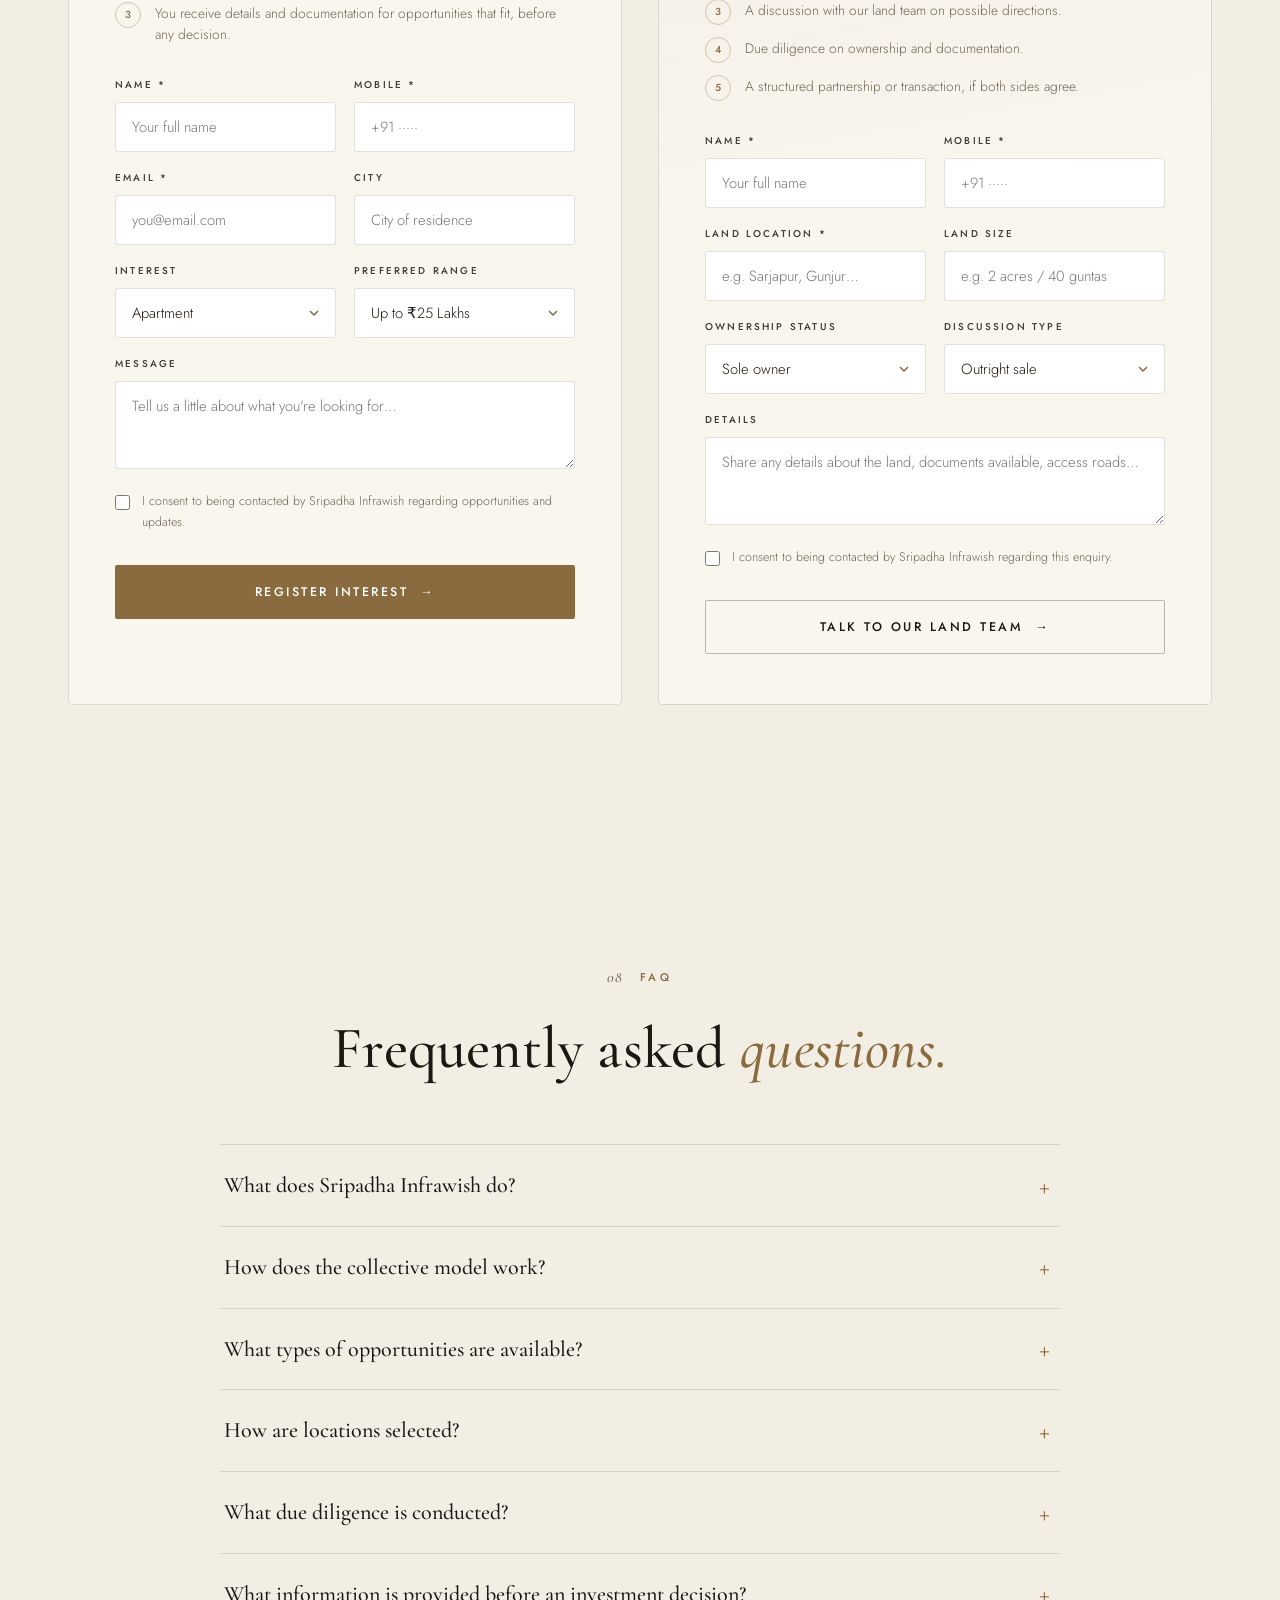
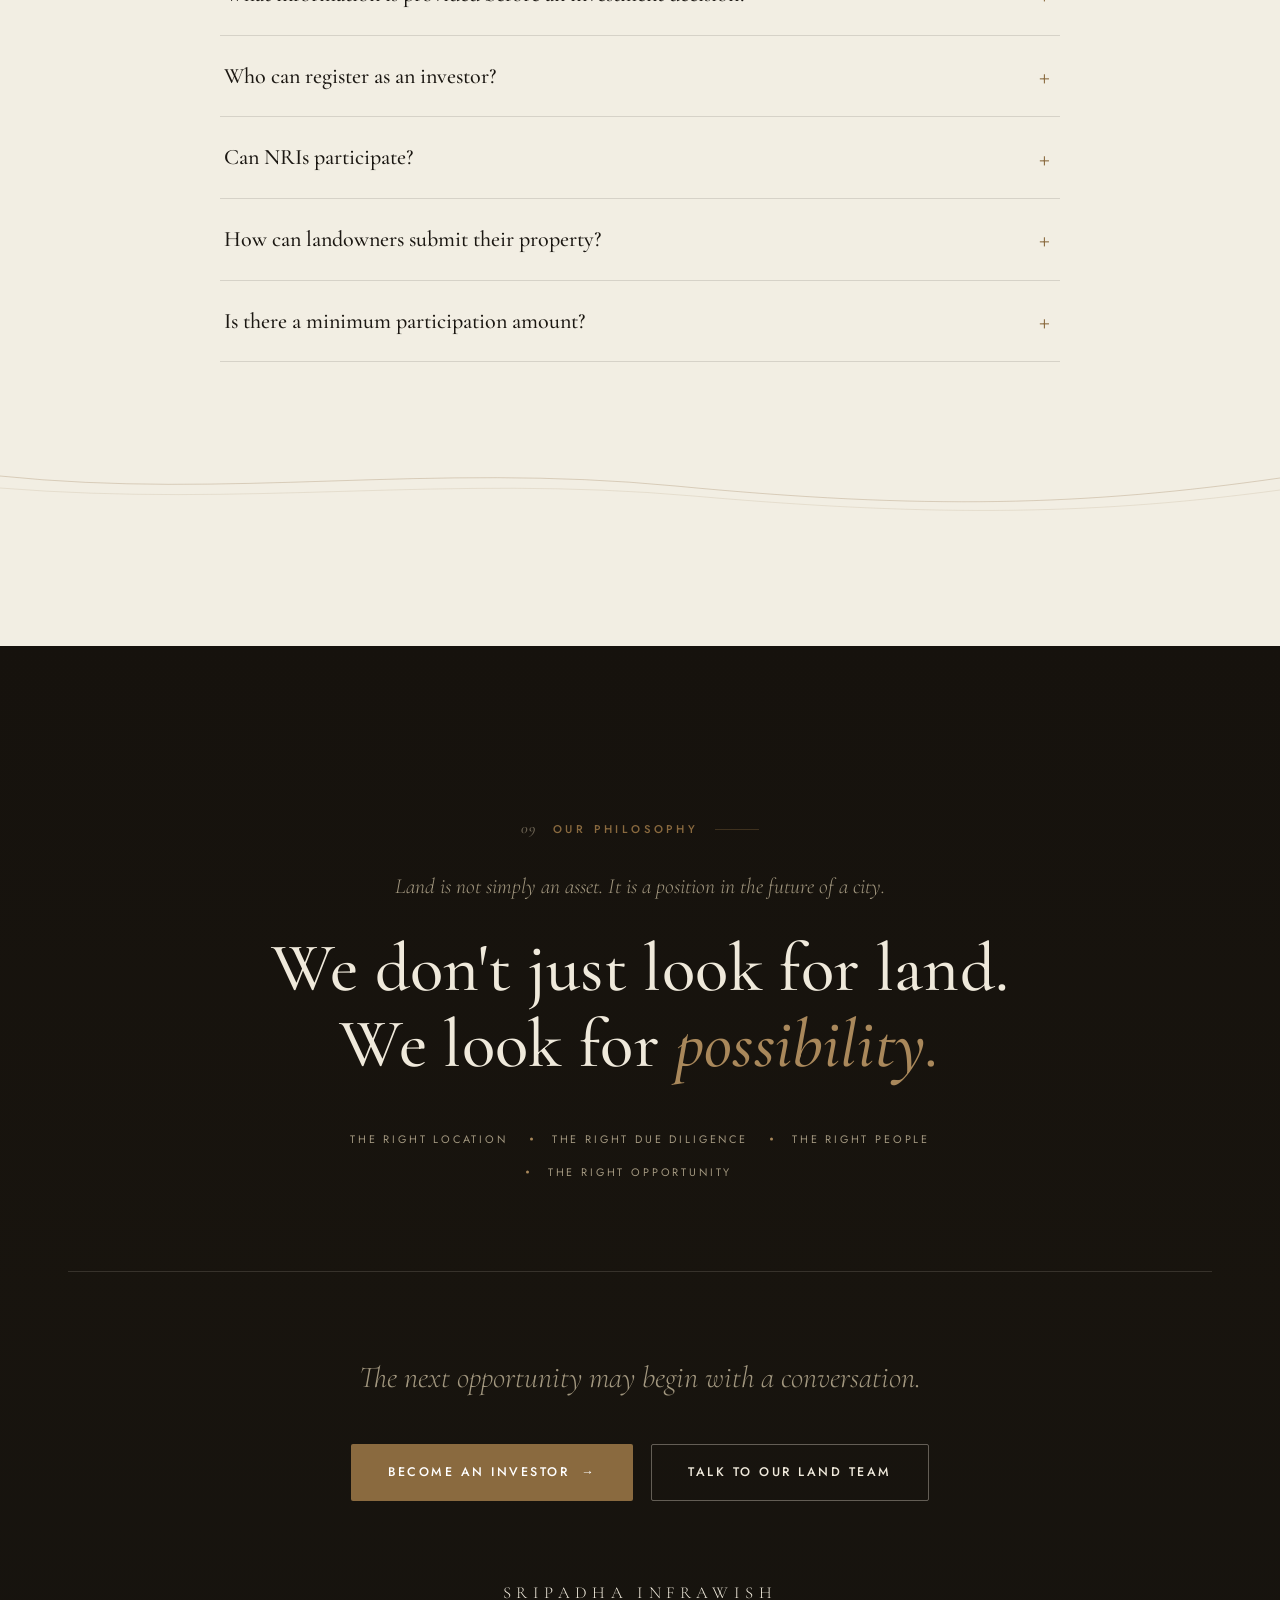
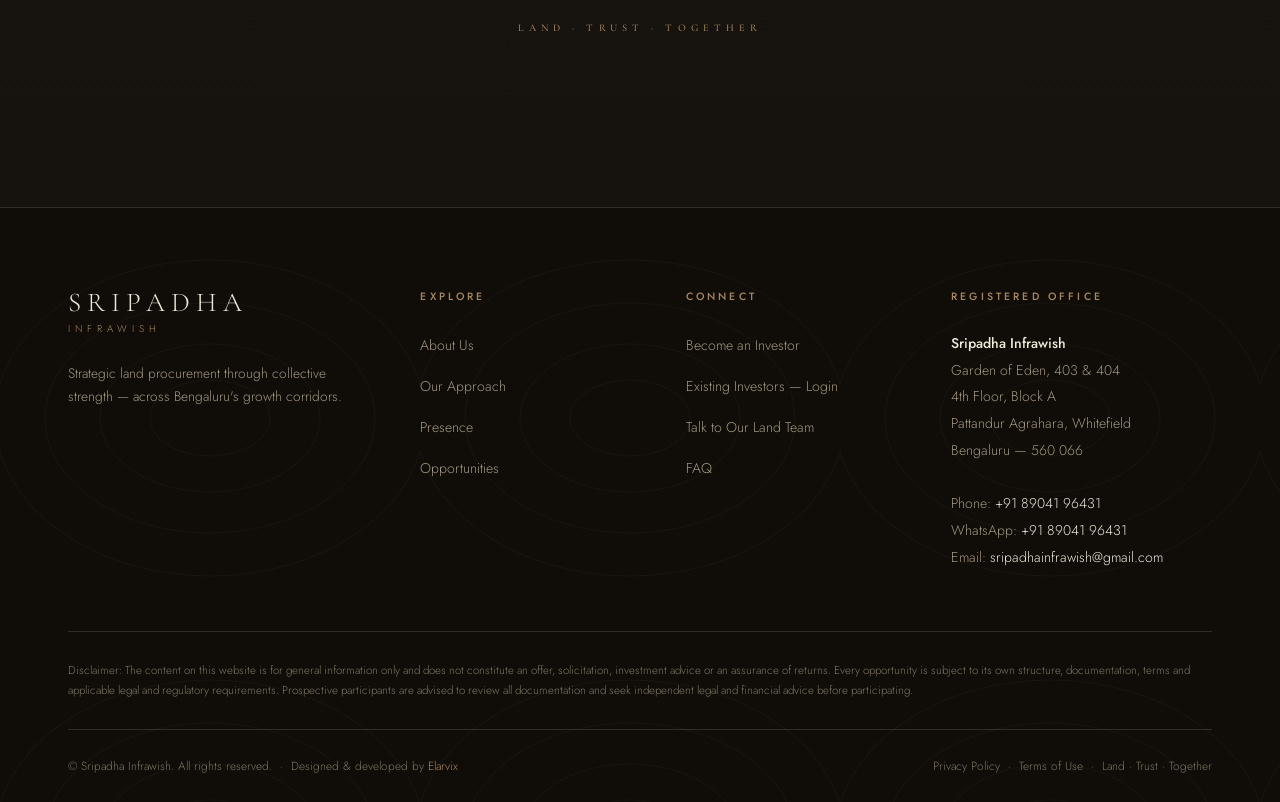
==== commit 395f18e9: "Contact details, Elarvix credit, unified type system, Farm Land option - Footer: phone, WhatsApp and" ====
--- a/index.html
+++ b/index.html
@@ -35,6 +35,14 @@
     "postalCode": "560066",
     "addressCountry": "IN"
   },
+  "telephone": "+91-8904196431",
+  "email": "sripadhainfrawish@gmail.com",
+  "contactPoint": {
+    "@type": "ContactPoint",
+    "telephone": "+91-8904196431",
+    "contactType": "customer service",
+    "areaServed": "IN"
+  },
   "areaServed": "Bengaluru, India"
 }
 </script>
@@ -43,7 +51,7 @@
 <link rel="preconnect" href="https://images.unsplash.com">
 <link rel="preconnect" href="https://fonts.googleapis.com">
 <link rel="preconnect" href="https://fonts.gstatic.com" crossorigin>
-<link href="https://fonts.googleapis.com/css2?family=Cormorant+Garamond:ital,wght@0,400;0,500;0,600;1,400;1,500&family=Inter:wght@300;400;500;600&display=swap" rel="stylesheet">
+<link href="https://fonts.googleapis.com/css2?family=Cormorant+Garamond:ital,wght@0,400;0,500;0,600;1,400;1,500&family=Jost:wght@300;400;500;600&display=swap" rel="stylesheet">
 <link rel="stylesheet" href="https://unpkg.com/leaflet@1.9.4/dist/leaflet.css" crossorigin="">
 <style>
   /* ============ DESIGN TOKENS ============ */
@@ -73,7 +81,7 @@
     --success:#42604b;
     --warning:#8a6a3f;
     --serif:'Cormorant Garamond', Georgia, 'Times New Roman', serif;
-    --sans:'Inter','Segoe UI',Helvetica,Arial,sans-serif;
+    --sans:'Jost','Segoe UI',Helvetica,Arial,sans-serif;
     --maxw:1200px;
     --r:5px;
     --ease:cubic-bezier(.16,1,.3,1);
@@ -526,8 +534,8 @@
   .faq-item:first-child{border-top:1px solid var(--line)}
   .faq-q{
     width:100%;background:none;border:none;color:var(--ink);text-align:left;
-    padding:28px 48px 28px 4px;font-size:1.08rem;font-weight:400;position:relative;transition:.3s;line-height:1.45;
-    font-family:var(--sans);
+    padding:26px 48px 26px 4px;font-size:1.38rem;font-weight:500;position:relative;transition:.3s;line-height:1.3;
+    font-family:var(--serif);
   }
   .faq-q:hover{color:var(--accent)}
   .faq-q::after{content:"+";position:absolute;right:10px;top:50%;transform:translateY(-50%);font-family:var(--serif);font-size:1.7rem;color:var(--accent);transition:.4s var(--ease);font-weight:400}
@@ -578,10 +586,13 @@
   .footer-links a:hover::after{width:100%}
   .footer-addr{color:var(--muted-dark);font-size:.88rem;font-style:normal;line-height:1.9}
   .footer-addr b{color:var(--ink-dark);font-weight:500}
+  .footer-addr a{color:var(--ink-dark);transition:.3s}
+  .footer-addr a:hover{color:var(--accent-soft)}
   .disclaimer{color:rgba(162,151,127,.75);font-size:.72rem;padding:28px 0;border-top:1px solid var(--line-dark);line-height:1.8}
   .footer-bottom{border-top:1px solid var(--line-dark);padding:26px 0;display:flex;justify-content:space-between;align-items:center;gap:14px;flex-wrap:wrap}
   .footer-bottom p{color:rgba(162,151,127,.75);font-size:.74rem}
   .footer-bottom a{color:inherit}
+  .footer-bottom a[href*="elarvix"]{color:var(--accent-soft)}
   .footer-bottom a:hover{color:var(--ink-dark)}
   @media(max-width:980px){.footer-grid{grid-template-columns:1fr 1fr}}
   @media(max-width:600px){.footer-grid{grid-template-columns:1fr}}
@@ -911,7 +922,7 @@
             <div class="field"><label for="inv-email">Email *</label><input id="inv-email" type="email" required autocomplete="email" placeholder="you@email.com"></div>
             <div class="field"><label for="inv-city">City</label><input id="inv-city" type="text" autocomplete="address-level2" placeholder="City of residence"></div>
             <div class="field"><label for="inv-interest">Interest</label>
-              <select id="inv-interest"><option>Apartment</option><option>Villa</option><option>Villa Plots</option><option>Commercial Space</option></select>
+              <select id="inv-interest"><option>Apartment</option><option>Villa</option><option>Villa Plots</option><option>Farm Land</option><option>Commercial Space</option></select>
             </div>
             <div class="field"><label for="inv-range">Preferred Range</label>
               <select id="inv-range"><option>Up to ₹25 Lakhs</option><option>₹25 – 50 Lakhs</option><option>₹50 Lakhs – 1 Cr</option><option>₹1 Cr +</option><option>Prefer to discuss</option></select>
@@ -1081,14 +1092,15 @@
           4th Floor, Block A<br>
           Pattandur Agrahara, Whitefield<br>
           Bengaluru — 560 066<br><br>
-          Phone: <span class="cn">[Real Information Required]</span><br>
-          Email: <span class="cn">[Real Information Required]</span>
+          Phone: <a href="tel:+918904196431">+91 89041 96431</a><br>
+          WhatsApp: <a href="https://wa.me/918904196431?text=Hello%20Sripadha%20Infrawish" target="_blank" rel="noopener">+91 89041 96431</a><br>
+          Email: <a href="mailto:sripadhainfrawish@gmail.com">sripadhainfrawish@gmail.com</a>
         </address>
       </div>
     </div>
     <p class="disclaimer">Disclaimer: The content on this website is for general information only and does not constitute an offer, solicitation, investment advice or an assurance of returns. Every opportunity is subject to its own structure, documentation, terms and applicable legal and regulatory requirements. Prospective participants are advised to review all documentation and seek independent legal and financial advice before participating.</p>
     <div class="footer-bottom">
-      <p>© <span id="year"></span> Sripadha Infrawish. All rights reserved.</p>
+      <p>© <span id="year"></span> Sripadha Infrawish. All rights reserved. &nbsp;·&nbsp; Designed &amp; developed by <a href="https://elarvix.com" target="_blank" rel="noopener">Elarvix</a></p>
       <p>
         <a href="#" data-legal="privacy">Privacy Policy</a> &nbsp;·&nbsp;
         <a href="#" data-legal="terms">Terms of Use</a> &nbsp;·&nbsp;
@@ -1099,9 +1111,7 @@
 </footer>
 
 <!-- floating -->
-<!-- [REAL INFORMATION REQUIRED] Once the company WhatsApp number is available, change href to:
-     https://wa.me/<countrycode+number>?text=Hello%20Sripadha%20Infrawish -->
-<a class="float-contact" href="#invest" aria-label="Start a conversation">
+<a class="float-contact" href="https://wa.me/918904196431?text=Hello%20Sripadha%20Infrawish" target="_blank" rel="noopener" aria-label="Chat with us on WhatsApp" title="Chat with us on WhatsApp">
   <svg viewBox="0 0 24 24" fill="none" stroke-width="1.5" stroke-linecap="round" stroke-linejoin="round"><path d="M21 11.5a8.38 8.38 0 0 1-8.5 8.5 8.5 8.5 0 0 1-3.8-.9L3 21l1.9-5.7a8.5 8.5 0 1 1 16.1-3.8z"/></svg>
 </a>
 <div class="sticky-cta">
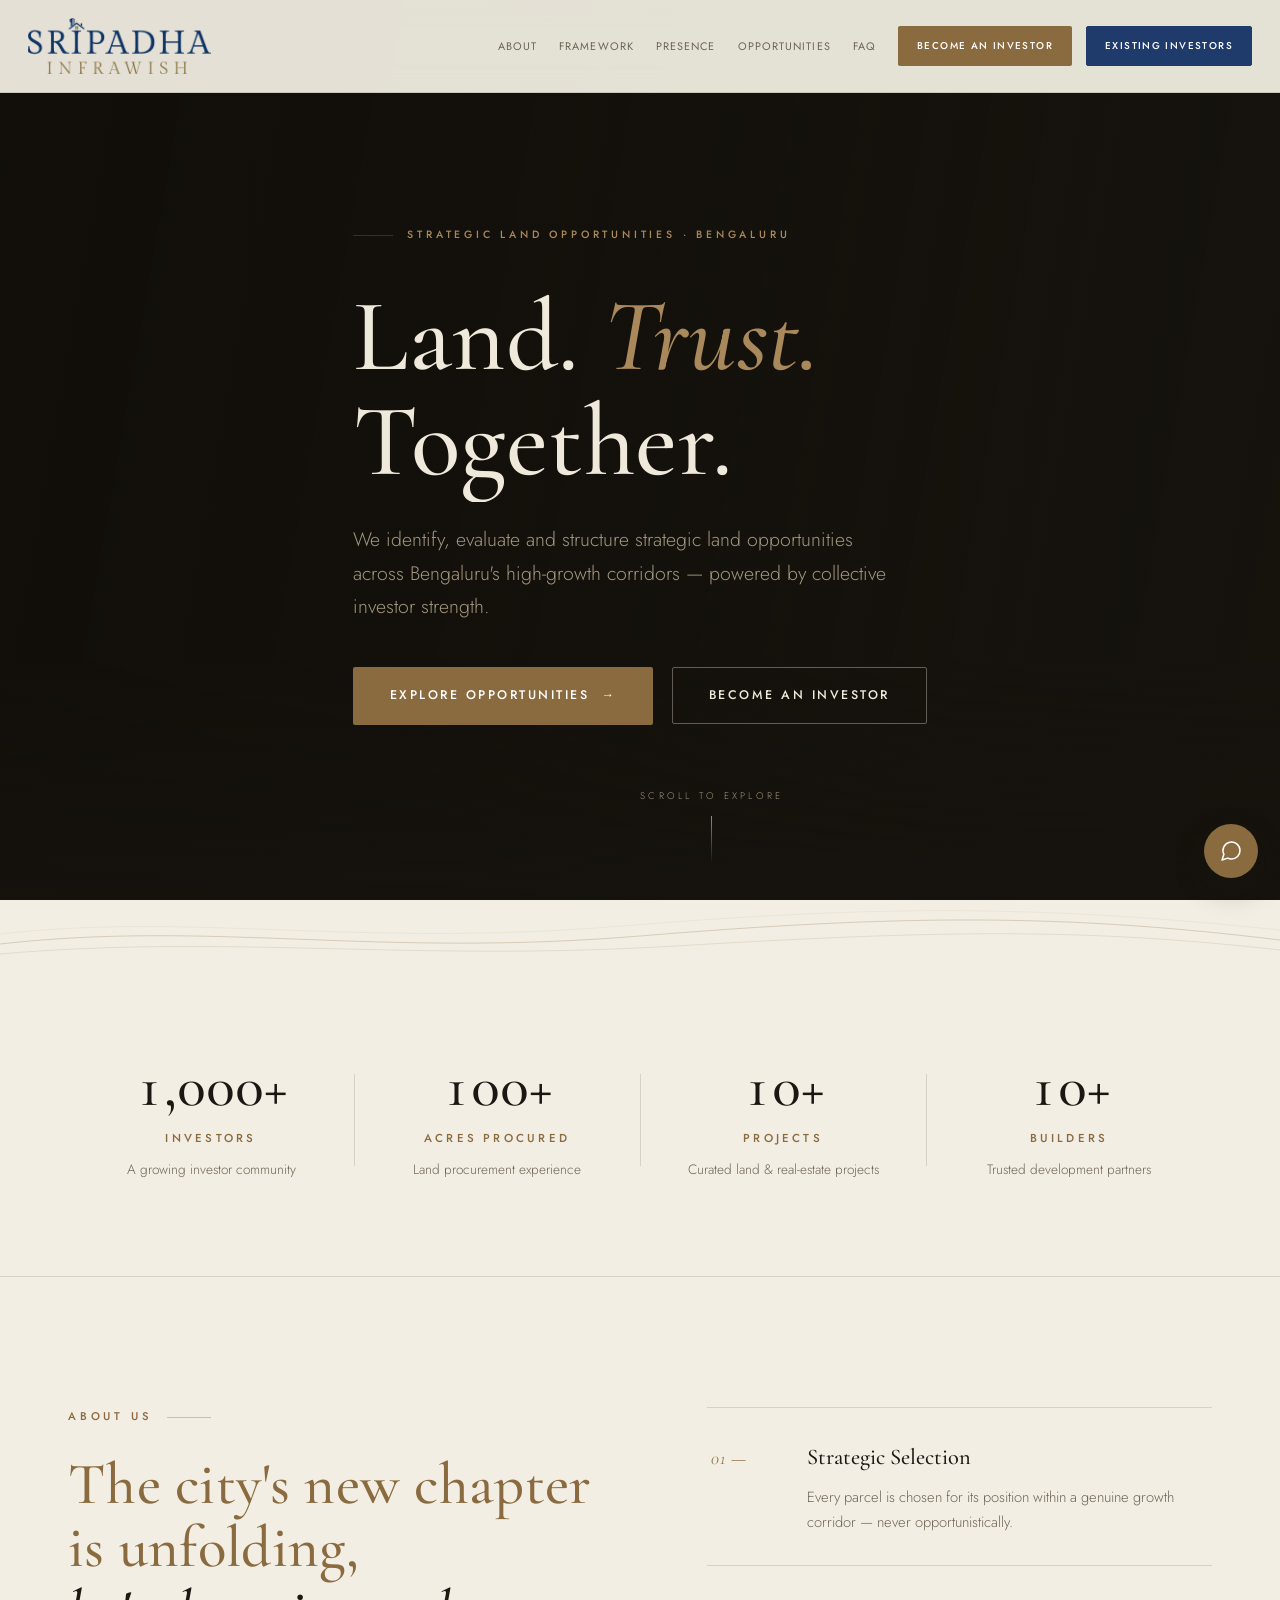
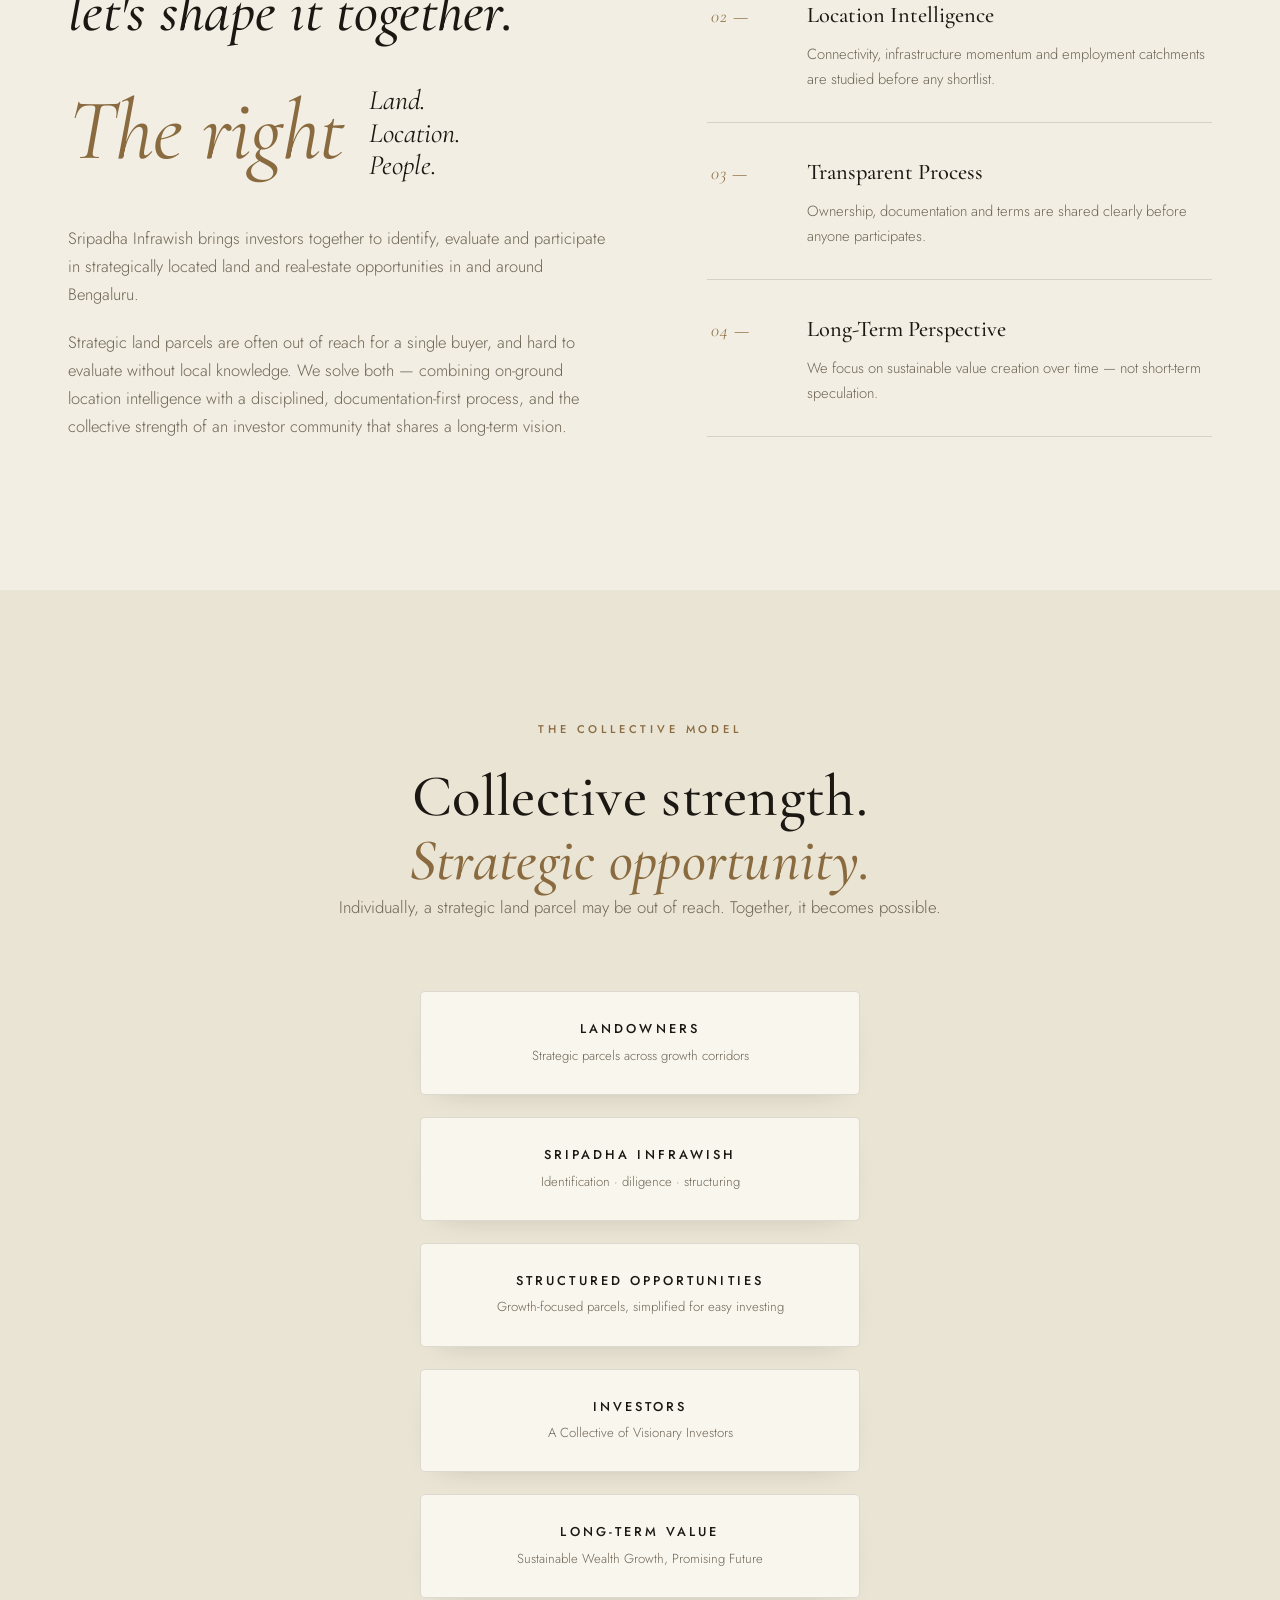
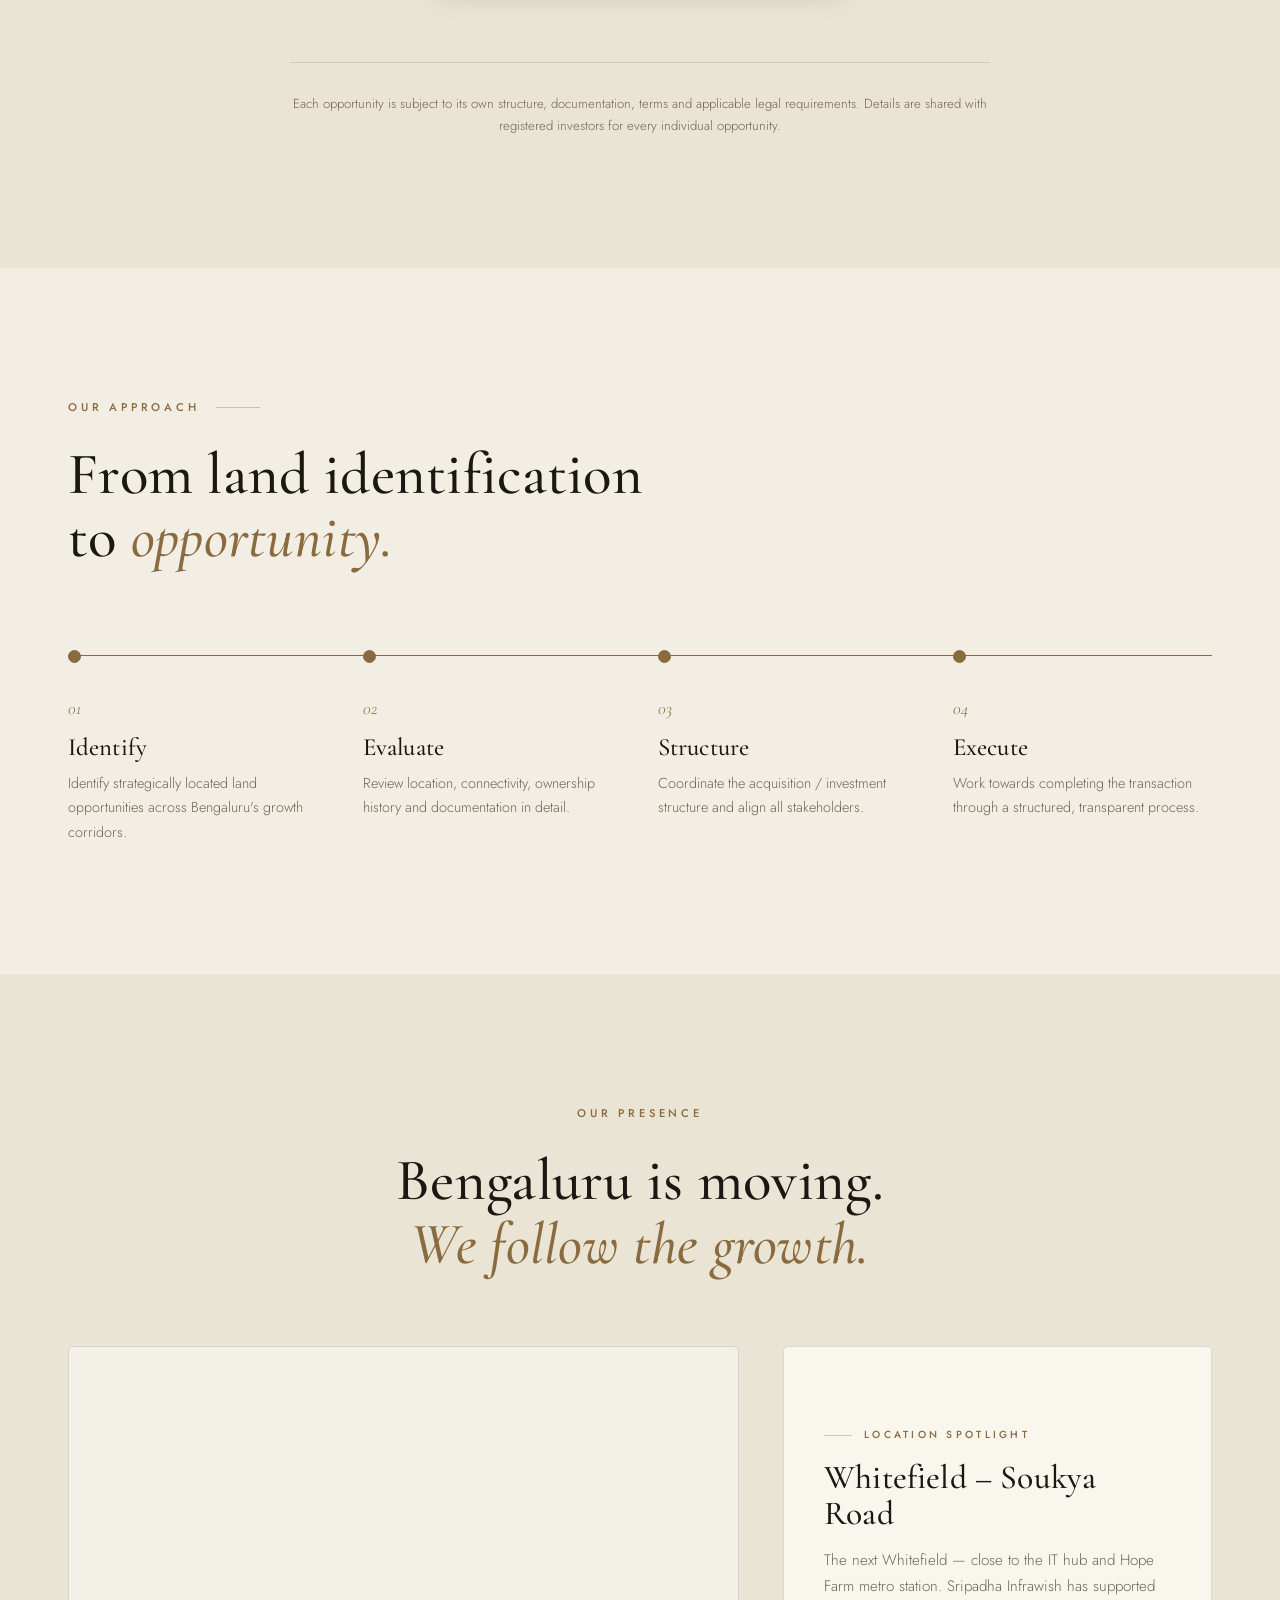
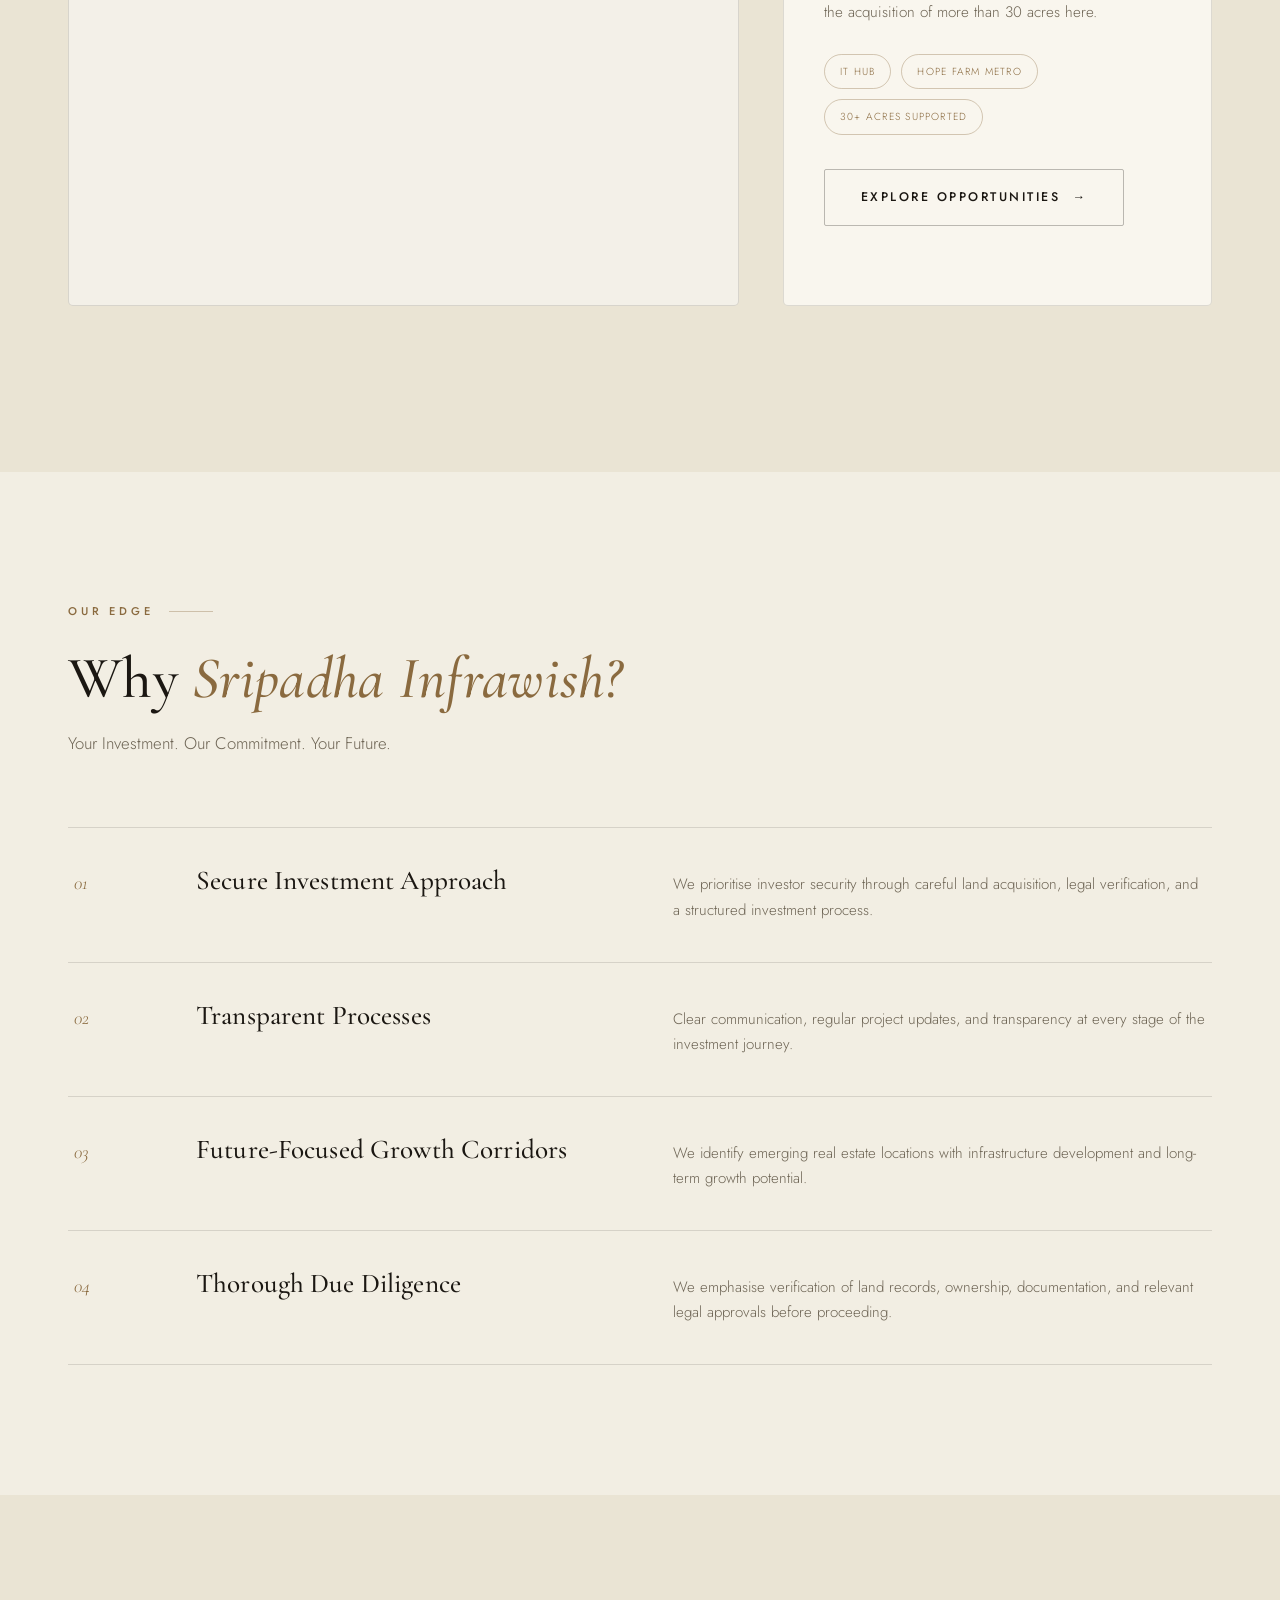
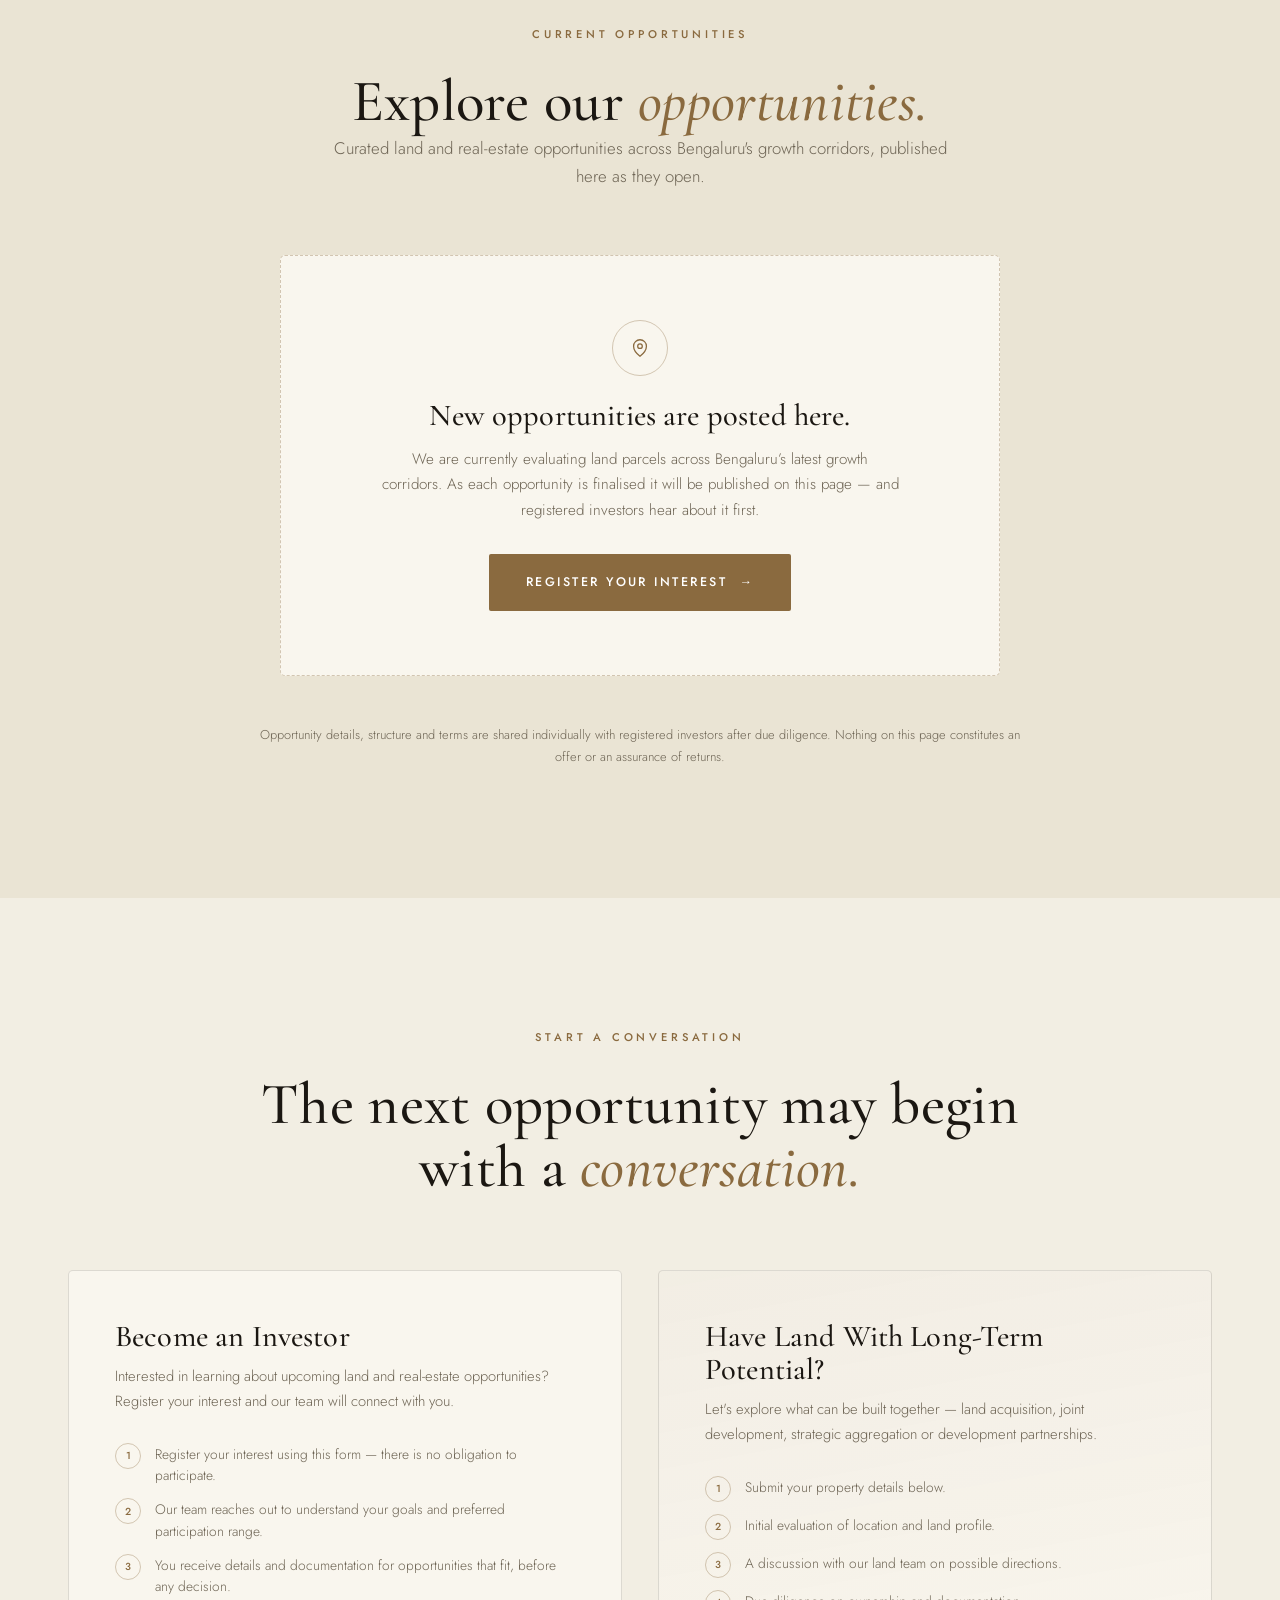
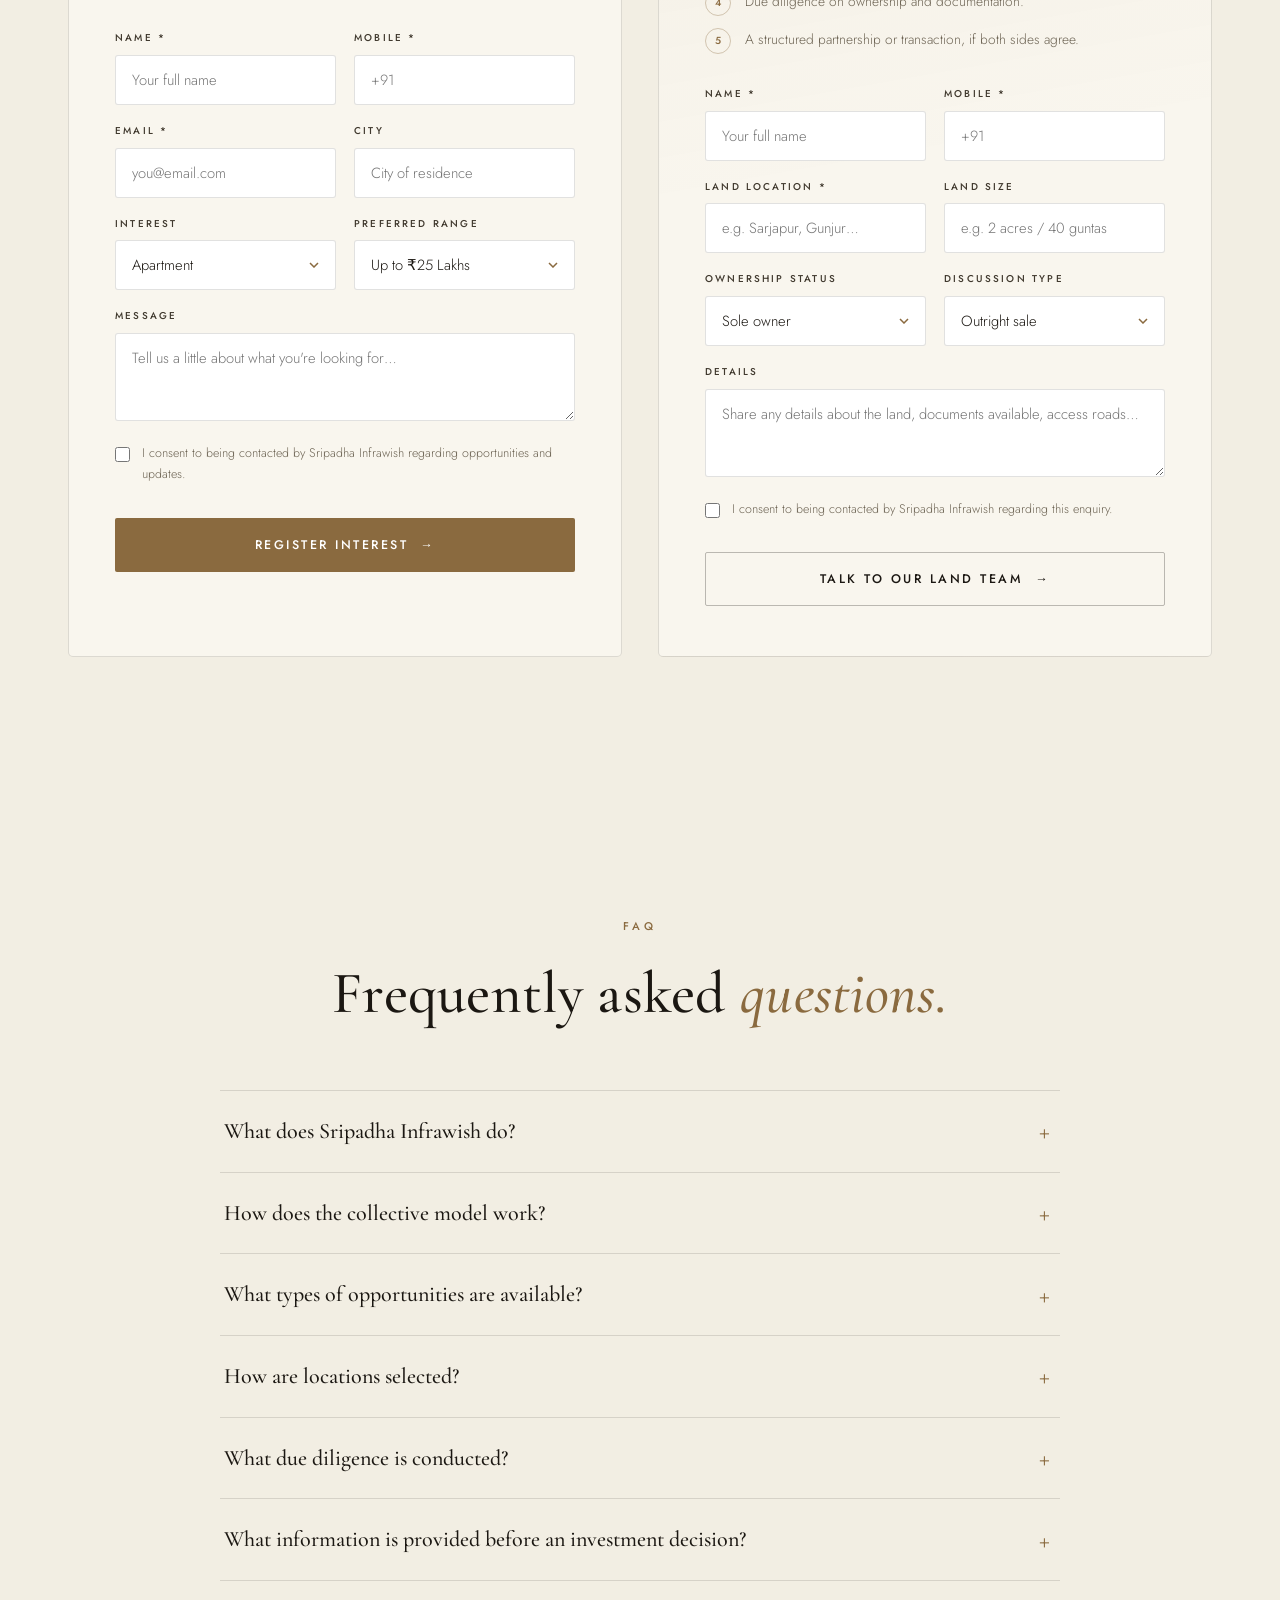
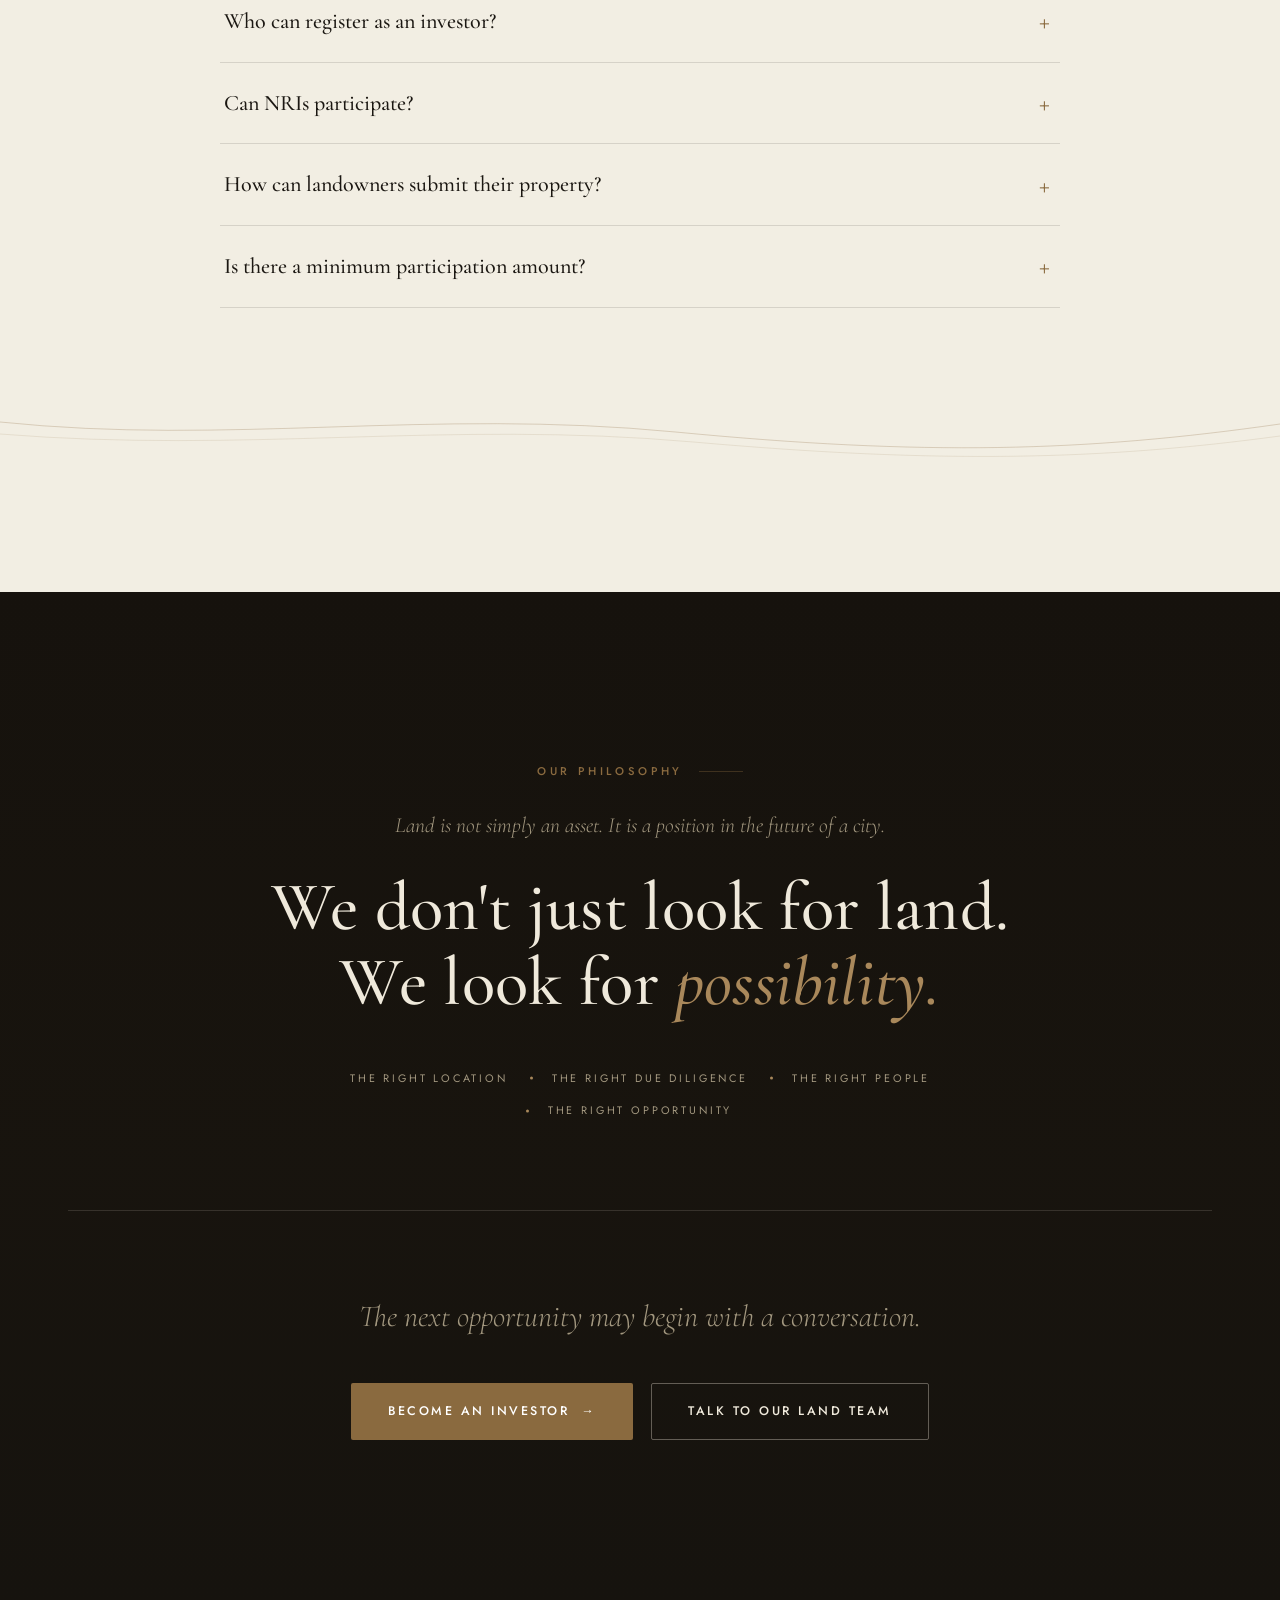
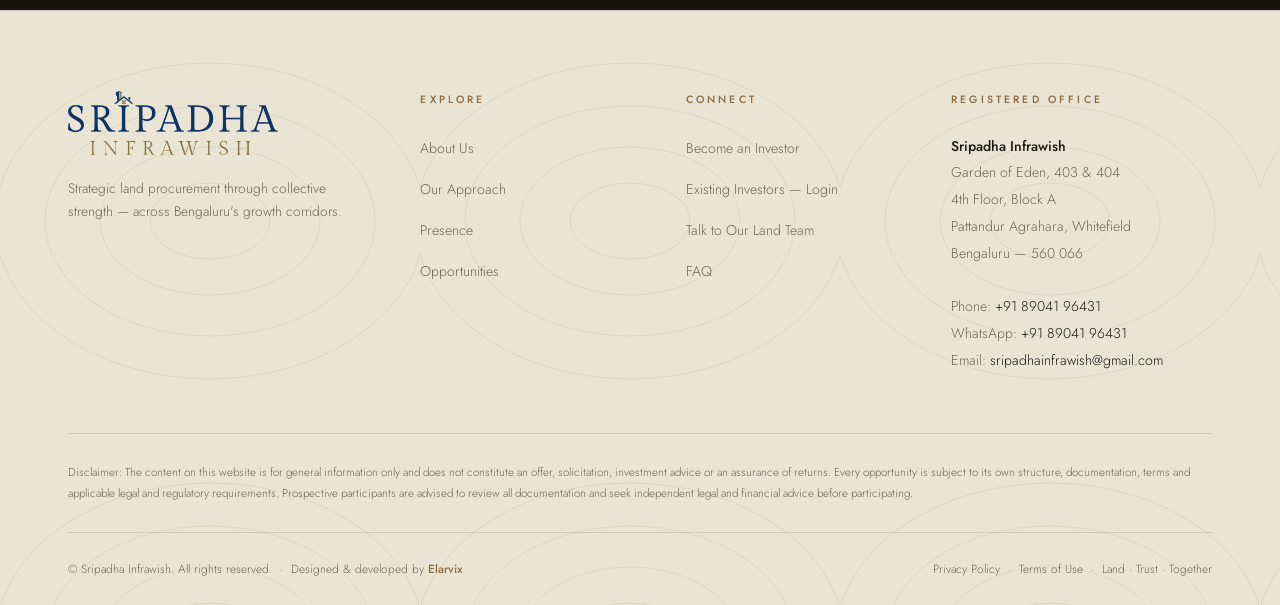
==== commit dda4732d: "Mobile fixes, unified logo, section numbers removed, form tweaks - Forms: '+91' mobile placeholder; " ====
--- a/index.html
+++ b/index.html
@@ -46,7 +46,8 @@
   "areaServed": "Bengaluru, India"
 }
 </script>
-<link rel="icon" href="data:image/svg+xml,%3Csvg xmlns='http://www.w3.org/2000/svg' viewBox='0 0 32 32'%3E%3Crect width='32' height='32' rx='4' fill='%23ffffff'/%3E%3Cpath d='M16 6 6 14v11h7v-7h6v7h7V14L16 6z' fill='none' stroke='%2324409a' stroke-width='1.8' stroke-linejoin='round'/%3E%3Cpath d='M5 27h22' stroke='%23e5a62a' stroke-width='2' stroke-linecap='round'/%3E%3C/svg%3E">
+<link rel="icon" type="image/png" href="/favicon.png">
+<link rel="apple-touch-icon" href="/apple-touch-icon.png">
 <link rel="preload" as="image" href="https://images.unsplash.com/photo-1500382017468-9049fed747ef?auto=format&fit=crop&w=1920&q=80">
 <link rel="preconnect" href="https://images.unsplash.com">
 <link rel="preconnect" href="https://fonts.googleapis.com">
@@ -183,8 +184,7 @@
   .nav{display:flex;align-items:center;justify-content:space-between;gap:24px;max-width:1440px}
   .logo{display:flex;align-items:center;flex:none}
   .logo-img{height:56px;width:auto;display:block;transition:.45s var(--ease)}
-  .footer-sig{display:inline-block;font-family:var(--serif);font-size:1.7rem;letter-spacing:.22em;color:var(--ink-dark);line-height:1.1}
-  .footer-sig span{display:block;color:var(--accent-soft);font-size:.62rem;letter-spacing:.5em;text-transform:uppercase;font-family:var(--sans);margin-top:6px}
+  .footer-logo img{height:64px;width:auto;display:block}
   .nav-links{display:flex;gap:36px;align-items:center}
   .nav-links a:not(.btn){
     font-size:.74rem;letter-spacing:.16em;text-transform:uppercase;font-weight:400;
@@ -316,9 +316,14 @@
     .metric:nth-child(3)::before{display:none}
   }
   @media(max-width:760px){
-    .metrics .wrap{grid-template-columns:1fr;padding-top:56px;padding-bottom:56px;gap:8px}
-    .metric{padding:26px 10px}
-    .metric + .metric::before{left:26%;right:26%;top:0;bottom:auto;width:auto;height:1px}
+    .metrics .wrap{grid-template-columns:1fr 1fr;padding-top:44px;padding-bottom:44px;gap:0}
+    .metric{padding:26px 8px}
+    .metric + .metric::before{display:none}
+    .metric:nth-child(even)::before{display:block;content:"";position:absolute;left:0;top:22%;bottom:22%;width:1px;height:auto;right:auto;background:var(--line)}
+    .metric:nth-child(n+3){border-top:1px solid var(--line)}
+    .metric .stat-num{font-size:2.5rem}
+    .metric b{letter-spacing:.2em;font-size:.66rem}
+    .metric span{font-size:.8rem}
   }
 
   /* ============ ABOUT ============ */
@@ -389,6 +394,7 @@
   /* ============ PRESENCE / MAP ============ */
   .presence{background:var(--bg-2)}
   .presence-grid{display:grid;grid-template-columns:1.22fr .78fr;gap:44px;margin-top:70px;align-items:stretch}
+  .presence-grid > *{min-width:0}
   .map-panel{
     border:1px solid var(--line);border-radius:var(--r);overflow:hidden;
     background:#f3f0e8;position:relative;height:560px;z-index:0;
@@ -568,32 +574,32 @@
 
   /* ============ FOOTER ============ */
   footer{
-    background:#100d09;color:var(--ink-dark);border-top:1px solid var(--line-dark);padding:80px 0 0;position:relative;
+    background:var(--bg-2);color:var(--ink);border-top:1px solid var(--line);padding:80px 0 0;position:relative;
   }
   footer::before{
-    content:"";position:absolute;inset:0;opacity:.05;pointer-events:none;
+    content:"";position:absolute;inset:0;opacity:.16;pointer-events:none;
     background-image:url("data:image/svg+xml,%3Csvg xmlns='http://www.w3.org/2000/svg' width='420' height='420' viewBox='0 0 420 420'%3E%3Cg fill='none' stroke='%23a9885b' stroke-width='1'%3E%3Cellipse cx='210' cy='210' rx='60' ry='38'/%3E%3Cellipse cx='210' cy='210' rx='110' ry='74'/%3E%3Cellipse cx='210' cy='210' rx='165' ry='115'/%3E%3Cellipse cx='210' cy='210' rx='215' ry='158'/%3E%3C/g%3E%3C/svg%3E");
     background-size:420px 420px;
   }
   footer .wrap{position:relative}
   .footer-grid{display:grid;grid-template-columns:1.4fr 1fr 1fr 1.2fr;gap:48px;padding-bottom:60px}
-  .footer-brand p{color:var(--muted-dark);font-size:.86rem;margin-top:22px;max-width:300px}
-  footer h4{font-size:.66rem;letter-spacing:.3em;text-transform:uppercase;color:var(--accent-soft);margin-bottom:24px;font-weight:500;font-family:var(--sans)}
+  .footer-brand p{color:var(--muted);font-size:.86rem;margin-top:22px;max-width:300px}
+  footer h4{font-size:.66rem;letter-spacing:.3em;text-transform:uppercase;color:var(--accent);margin-bottom:24px;font-weight:500;font-family:var(--sans)}
   .footer-links li{margin-bottom:13px}
-  .footer-links a{color:var(--muted-dark);font-size:.88rem;transition:.3s;position:relative}
-  .footer-links a::after{content:"";position:absolute;left:0;bottom:-3px;width:0;height:1px;background:var(--accent-soft);transition:width .4s var(--ease)}
-  .footer-links a:hover{color:var(--ink-dark)}
+  .footer-links a{color:var(--muted);font-size:.88rem;transition:.3s;position:relative}
+  .footer-links a::after{content:"";position:absolute;left:0;bottom:-3px;width:0;height:1px;background:var(--accent);transition:width .4s var(--ease)}
+  .footer-links a:hover{color:var(--ink)}
   .footer-links a:hover::after{width:100%}
-  .footer-addr{color:var(--muted-dark);font-size:.88rem;font-style:normal;line-height:1.9}
-  .footer-addr b{color:var(--ink-dark);font-weight:500}
-  .footer-addr a{color:var(--ink-dark);transition:.3s}
-  .footer-addr a:hover{color:var(--accent-soft)}
-  .disclaimer{color:rgba(162,151,127,.75);font-size:.72rem;padding:28px 0;border-top:1px solid var(--line-dark);line-height:1.8}
-  .footer-bottom{border-top:1px solid var(--line-dark);padding:26px 0;display:flex;justify-content:space-between;align-items:center;gap:14px;flex-wrap:wrap}
-  .footer-bottom p{color:rgba(162,151,127,.75);font-size:.74rem}
+  .footer-addr{color:var(--muted);font-size:.88rem;font-style:normal;line-height:1.9}
+  .footer-addr b{color:var(--ink);font-weight:500}
+  .footer-addr a{color:var(--ink);transition:.3s}
+  .footer-addr a:hover{color:var(--accent)}
+  .disclaimer{color:var(--muted);font-size:.72rem;padding:28px 0;border-top:1px solid var(--line);line-height:1.8}
+  .footer-bottom{border-top:1px solid var(--line);padding:26px 0;display:flex;justify-content:space-between;align-items:center;gap:14px;flex-wrap:wrap}
+  .footer-bottom p{color:var(--muted);font-size:.74rem}
   .footer-bottom a{color:inherit}
-  .footer-bottom a[href*="elarvix"]{color:var(--accent-soft)}
-  .footer-bottom a:hover{color:var(--ink-dark)}
+  .footer-bottom a[href*="elarvix"]{color:var(--accent);font-weight:500}
+  .footer-bottom a:hover{color:var(--ink)}
   @media(max-width:980px){.footer-grid{grid-template-columns:1fr 1fr}}
   @media(max-width:600px){.footer-grid{grid-template-columns:1fr}}
 
@@ -649,8 +655,12 @@
   .sticky-cta a{width:100%;padding:15px 10px;font-size:.72rem}
   @media(max-width:760px){
     .sticky-cta{display:flex}
-    .float-contact{bottom:86px}
+    .float-contact{bottom:86px;width:52px;height:52px;right:14px}
     body{padding-bottom:70px}
+    .footer-bottom{padding-bottom:84px}
+    .phil-values{flex-direction:column;align-items:center;gap:12px}
+    .phil-values span{padding:0}
+    .phil-values span + span::before{display:none}
   }
 </style>
 </head>
@@ -737,7 +747,7 @@
   <div class="wrap">
     <div class="about-grid about">
       <div>
-        <div class="kicker reveal"><span class="kn">01</span> About Us</div>
+        <div class="kicker reveal">About Us</div>
         <h2 class="display display-swap reveal" data-delay="1">The city's new chapter is unfolding,<br><em>let's shape it together.</em></h2>
         <div class="about-quote reveal" data-delay="2" aria-label="The right land, the right location, the right people">
           <span class="rq-lead">The right</span>
@@ -776,7 +786,7 @@
 <section class="model pad" id="model">
   <div class="wrap">
     <div class="center">
-      <div class="kicker reveal"><span class="kn">02</span> The Collective Model</div>
+      <div class="kicker reveal">The Collective Model</div>
       <h2 class="display reveal" data-delay="1">Collective strength.<br><em>Strategic opportunity.</em></h2>
       <p class="lede reveal" data-delay="2">Individually, a strategic land parcel may be out of reach. Together, it becomes possible.</p>
     </div>
@@ -795,7 +805,7 @@
 <!-- ================= 05 · HOW WE WORK ================= -->
 <section class="pad" id="process">
   <div class="wrap">
-    <div class="kicker reveal"><span class="kn">03</span> Our Approach</div>
+    <div class="kicker reveal">Our Approach</div>
     <h2 class="display reveal" data-delay="1">From land identification<br>to <em>opportunity.</em></h2>
     <div class="timeline" id="timeline">
       <div class="tl-track" aria-hidden="true"><div class="tl-progress" id="tlProgress"></div></div>
@@ -829,7 +839,7 @@
 <section class="presence pad" id="presence">
   <div class="wrap">
     <div class="center">
-      <div class="kicker reveal"><span class="kn">04</span> Our Presence</div>
+      <div class="kicker reveal">Our Presence</div>
       <h2 class="display reveal" data-delay="1">Bengaluru is moving.<br><em>We follow the growth.</em></h2>
     </div>
     <div class="presence-grid">
@@ -851,7 +861,7 @@
 <!-- ================= 07 · WHY US ================= -->
 <section class="pad" id="why">
   <div class="wrap">
-    <div class="kicker reveal"><span class="kn">05</span> Our Edge</div>
+    <div class="kicker reveal">Our Edge</div>
     <h2 class="display reveal" data-delay="1">Why <em>Sripadha Infrawish?</em></h2>
     <p class="lede reveal" data-delay="2">Your Investment. Our Commitment. Your Future.</p>
     <div class="why-list">
@@ -883,7 +893,7 @@
 <section class="opps pad" id="opportunities">
   <div class="wrap">
     <div class="center">
-      <div class="kicker reveal"><span class="kn">06</span> Current Opportunities</div>
+      <div class="kicker reveal">Current Opportunities</div>
       <h2 class="display reveal" data-delay="1">Explore our <em>opportunities.</em></h2>
       <p class="lede reveal" data-delay="2">Curated land and real-estate opportunities across Bengaluru's growth corridors, published here as they open.</p>
     </div>
@@ -903,7 +913,7 @@
 <section class="pad" id="invest">
   <div class="wrap">
     <div class="center">
-      <div class="kicker reveal"><span class="kn">07</span> Start a Conversation</div>
+      <div class="kicker reveal">Start a Conversation</div>
       <h2 class="display reveal" data-delay="1">The next opportunity may begin<br>with a <em>conversation.</em></h2>
     </div>
     <div class="forms-grid">
@@ -918,7 +928,7 @@
           </ol>
           <form class="fields" data-form="investor">
             <div class="field"><label for="inv-name">Name *</label><input id="inv-name" type="text" required autocomplete="name" placeholder="Your full name"></div>
-            <div class="field"><label for="inv-mobile">Mobile *</label><input id="inv-mobile" type="tel" required autocomplete="tel" placeholder="+91 ·····"></div>
+            <div class="field"><label for="inv-mobile">Mobile *</label><input id="inv-mobile" type="tel" required autocomplete="tel" placeholder="+91"></div>
             <div class="field"><label for="inv-email">Email *</label><input id="inv-email" type="email" required autocomplete="email" placeholder="you@email.com"></div>
             <div class="field"><label for="inv-city">City</label><input id="inv-city" type="text" autocomplete="address-level2" placeholder="City of residence"></div>
             <div class="field"><label for="inv-interest">Interest</label>
@@ -951,11 +961,11 @@
           </ol>
           <form class="fields" data-form="landowner">
             <div class="field"><label for="lo-name">Name *</label><input id="lo-name" type="text" required autocomplete="name" placeholder="Your full name"></div>
-            <div class="field"><label for="lo-mobile">Mobile *</label><input id="lo-mobile" type="tel" required autocomplete="tel" placeholder="+91 ·····"></div>
+            <div class="field"><label for="lo-mobile">Mobile *</label><input id="lo-mobile" type="tel" required autocomplete="tel" placeholder="+91"></div>
             <div class="field"><label for="lo-loc">Land Location *</label><input id="lo-loc" type="text" required placeholder="e.g. Sarjapur, Gunjur…"></div>
             <div class="field"><label for="lo-size">Land Size</label><input id="lo-size" type="text" placeholder="e.g. 2 acres / 40 guntas"></div>
             <div class="field"><label for="lo-own">Ownership Status</label>
-              <select id="lo-own"><option>Sole owner</option><option>Joint / family ownership</option><option>Representing owner</option><option>Developer</option><option>Other</option></select>
+              <select id="lo-own"><option>Sole owner</option><option>Joint / family ownership</option><option>Agreement holder</option><option>Representing owner</option><option>Developer</option><option>Other</option></select>
             </div>
             <div class="field"><label for="lo-type">Discussion Type</label>
               <select id="lo-type"><option>Outright sale</option><option>Joint development</option><option>Land aggregation</option><option>Development partnership</option><option>Other</option></select>
@@ -979,7 +989,7 @@
 <section class="pad" id="faq">
   <div class="wrap">
     <div class="center">
-      <div class="kicker reveal"><span class="kn">08</span> FAQ</div>
+      <div class="kicker reveal">FAQ</div>
       <h2 class="display reveal" data-delay="1">Frequently asked <em>questions.</em></h2>
     </div>
     <div class="faq-list reveal">
@@ -1036,7 +1046,7 @@
 <!-- ================= 13 · PHILOSOPHY + FINAL CTA ================= -->
 <section class="philosophy on-dark">
   <div class="wrap">
-    <div class="kicker reveal" style="justify-content:center"><span class="kn">09</span> Our Philosophy</div>
+    <div class="kicker reveal" style="justify-content:center">Our Philosophy</div>
     <p class="reveal" style="font-family:var(--serif);font-style:italic;font-size:clamp(1.05rem,1.9vw,1.35rem);color:var(--muted-dark);margin-bottom:26px" data-delay="1">Land is not simply an asset. It is a position in the future of a city.</p>
     <h2 class="reveal" data-delay="2">We don't just look for land.<br>We look for <em>possibility.</em></h2>
     <div class="phil-values reveal" data-delay="3">
@@ -1051,9 +1061,6 @@
         <a href="#invest" class="btn btn-solid">Become an Investor <span class="ar">→</span></a>
         <a href="#landowners" class="btn btn-line">Talk to Our Land Team</a>
       </div>
-      <div class="sig">SRIPADHA INFRAWISH
-        <div class="sig-tag">Land · Trust · Together</div>
-      </div>
     </div>
   </div>
 </section>
@@ -1063,7 +1070,7 @@
   <div class="wrap">
     <div class="footer-grid">
       <div class="footer-brand">
-        <a href="#top" class="footer-sig" aria-label="Sripadha Infrawish home">SRIPADHA<span>Infrawish</span></a>
+        <a href="#top" class="logo footer-logo" aria-label="Sripadha Infrawish home"><img src="logo.png" alt="Sripadha Infrawish" width="1520" height="464" loading="lazy"></a>
         <p>Strategic land procurement through collective strength — across Bengaluru's growth corridors.</p>
       </div>
       <div>
@@ -1279,7 +1286,7 @@
 const locTags = document.getElementById('locTags');
 const mapMarkers = {};
 
-const map = L.map('presenceMap', { scrollWheelZoom:false, zoomControl:true, attributionControl:true });
+const map = L.map('presenceMap', { scrollWheelZoom:false, zoomControl:true, attributionControl:true, dragging: !L.Browser.mobile });
 L.tileLayer('https://tile.openstreetmap.org/{z}/{x}/{y}.png', {
   maxZoom: 19,
   attribution: '&copy; <a href="https://www.openstreetmap.org/copyright">OpenStreetMap</a> contributors'
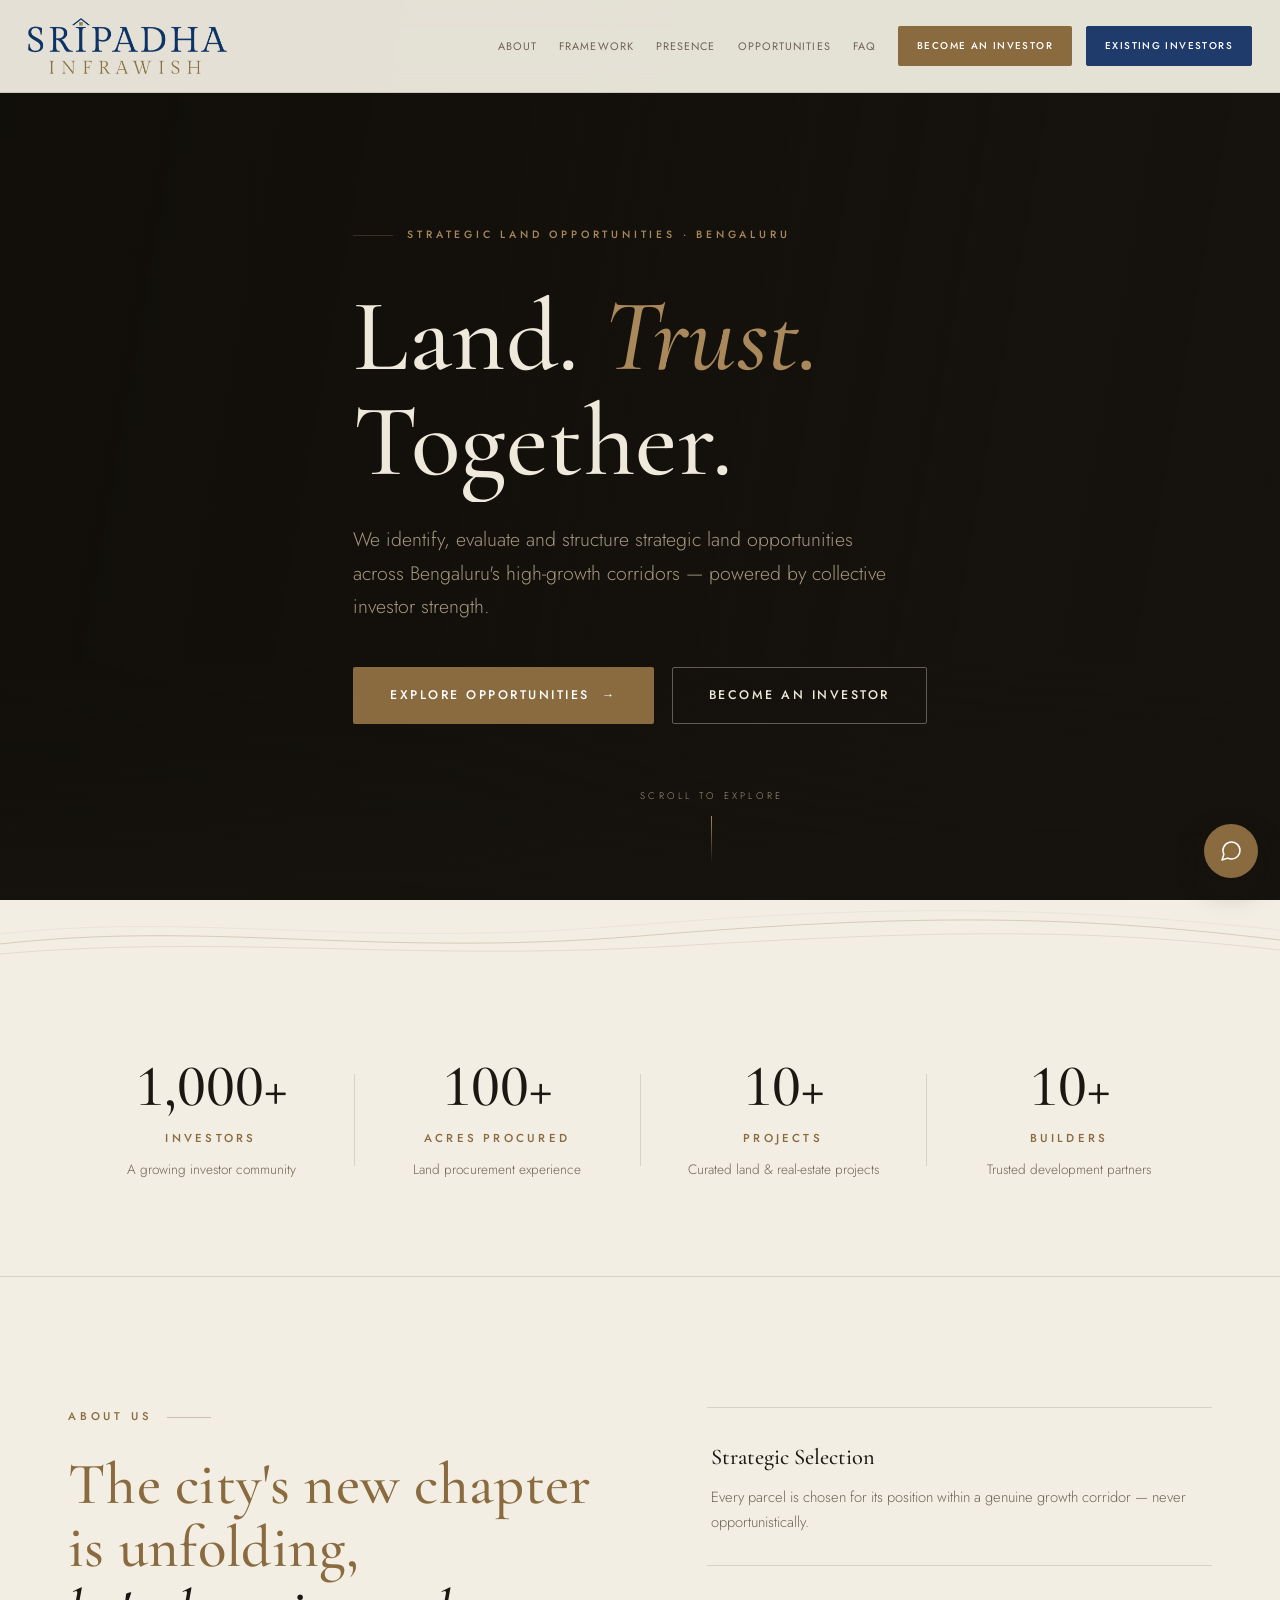
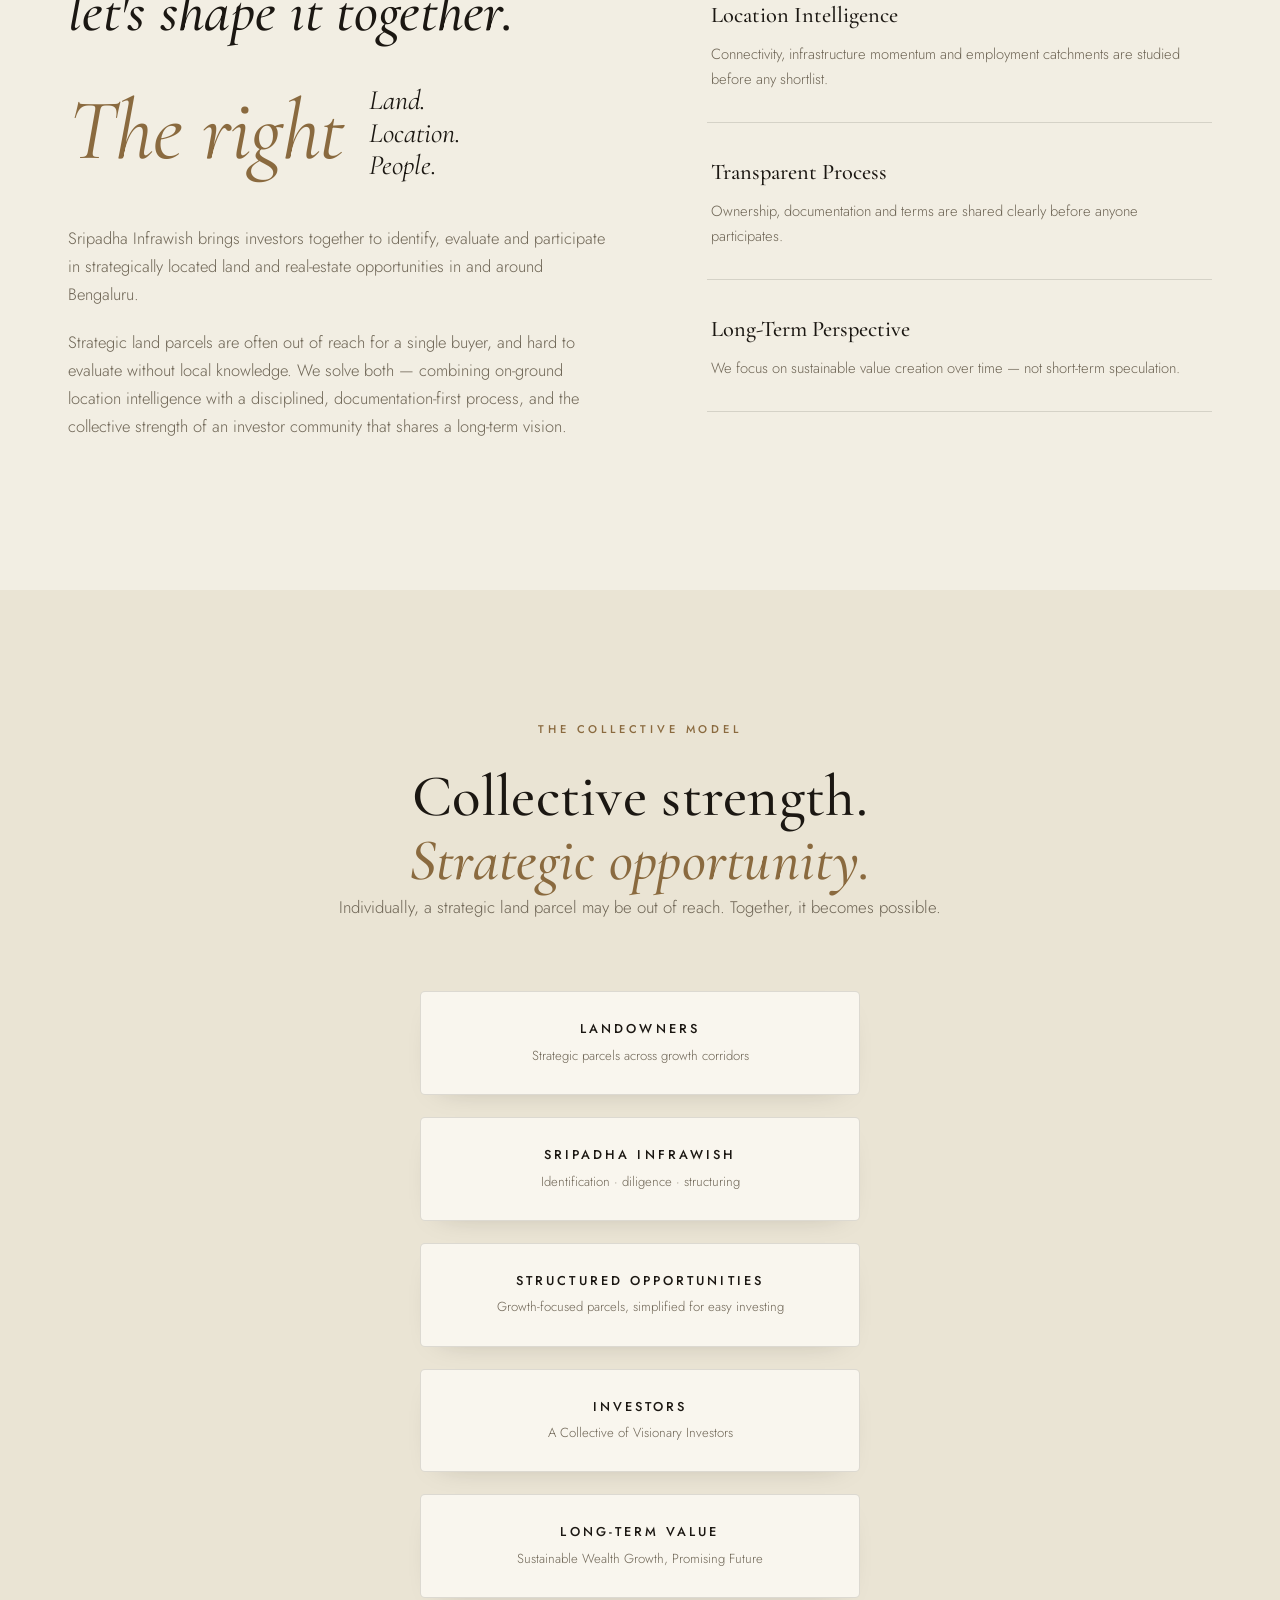
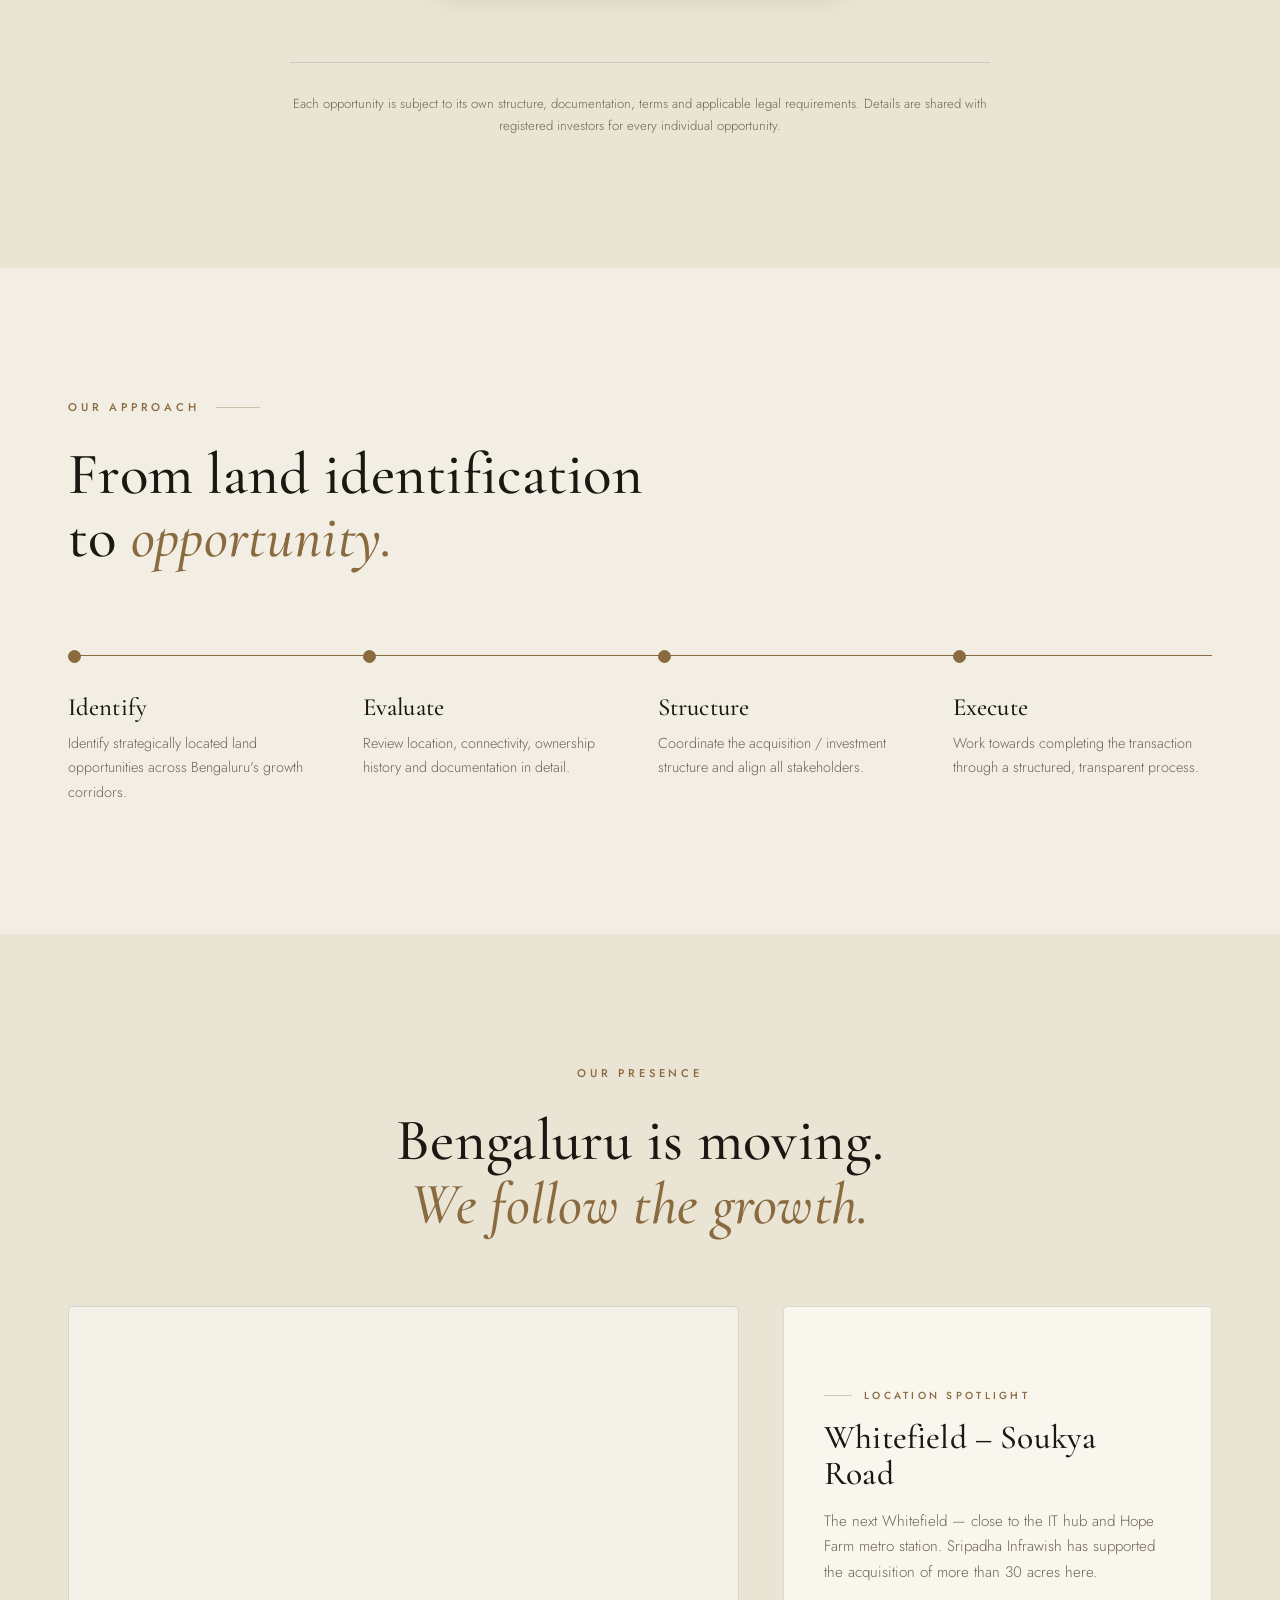
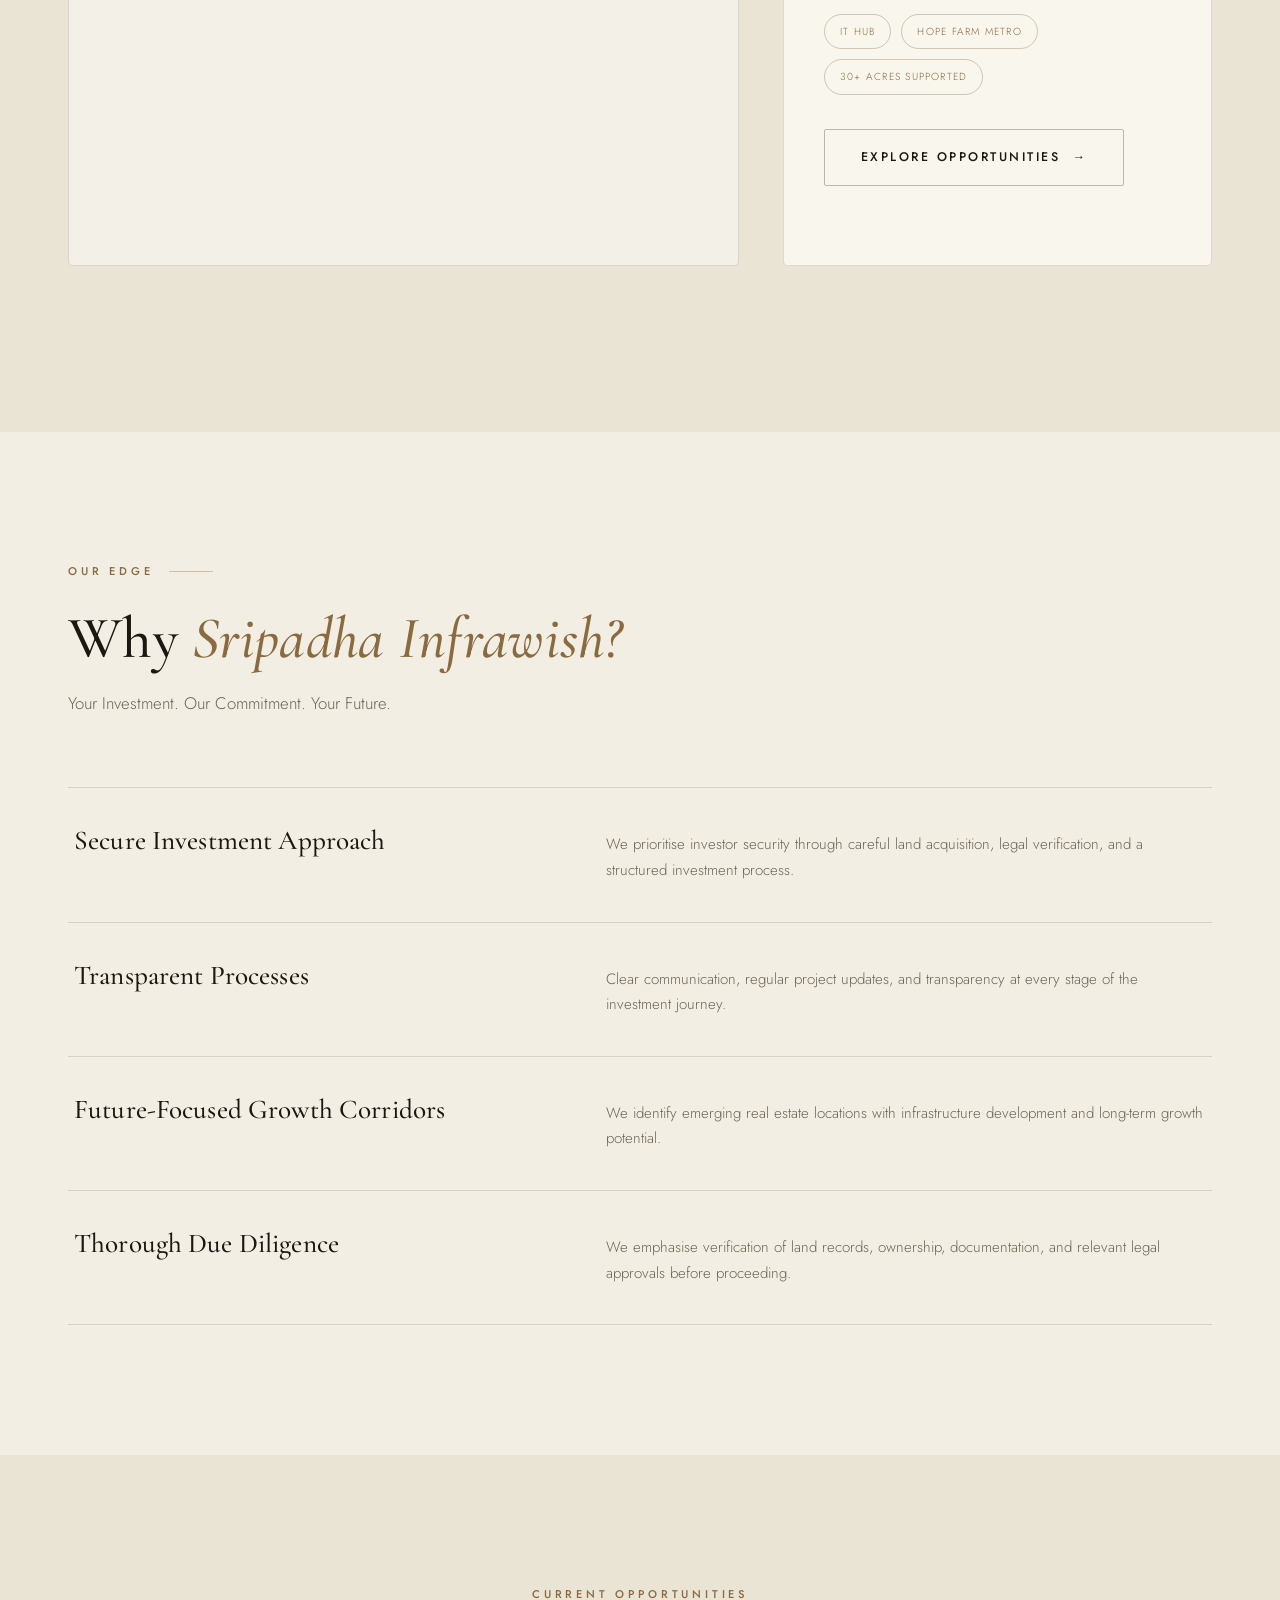
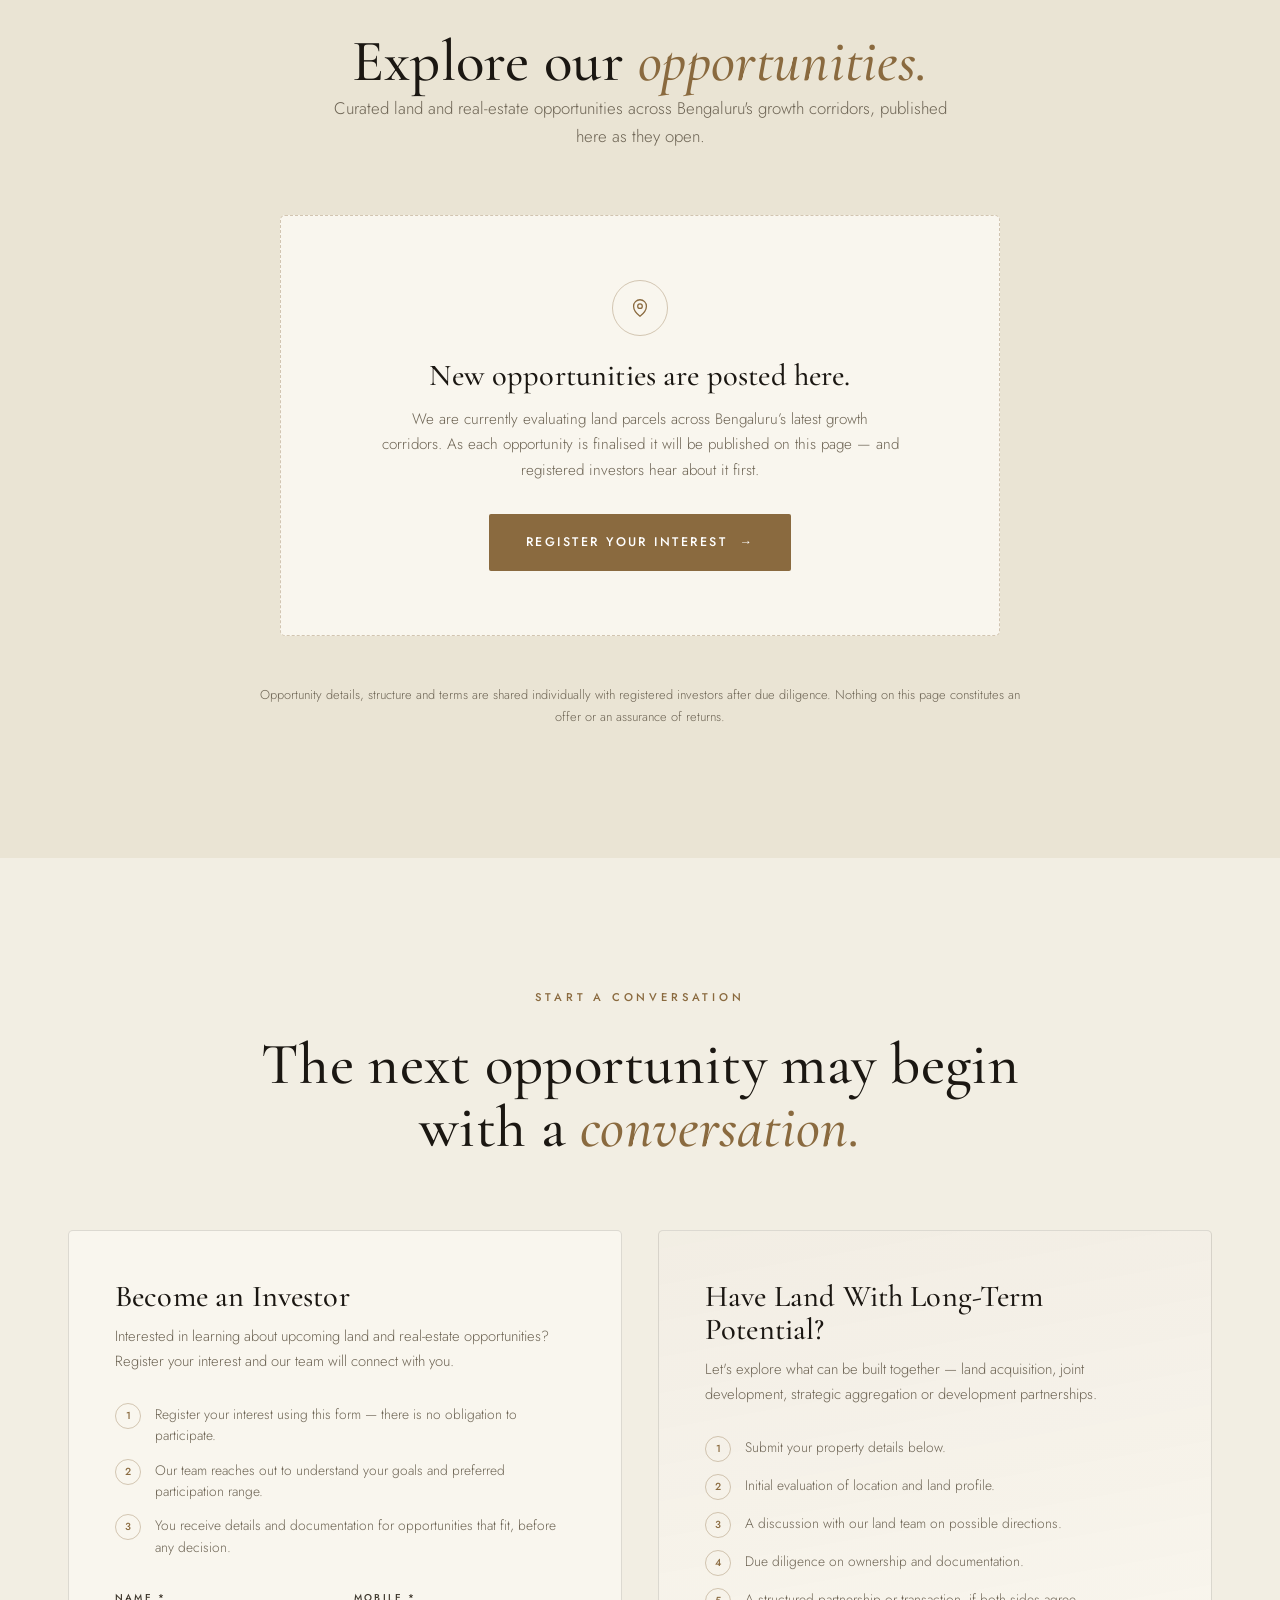
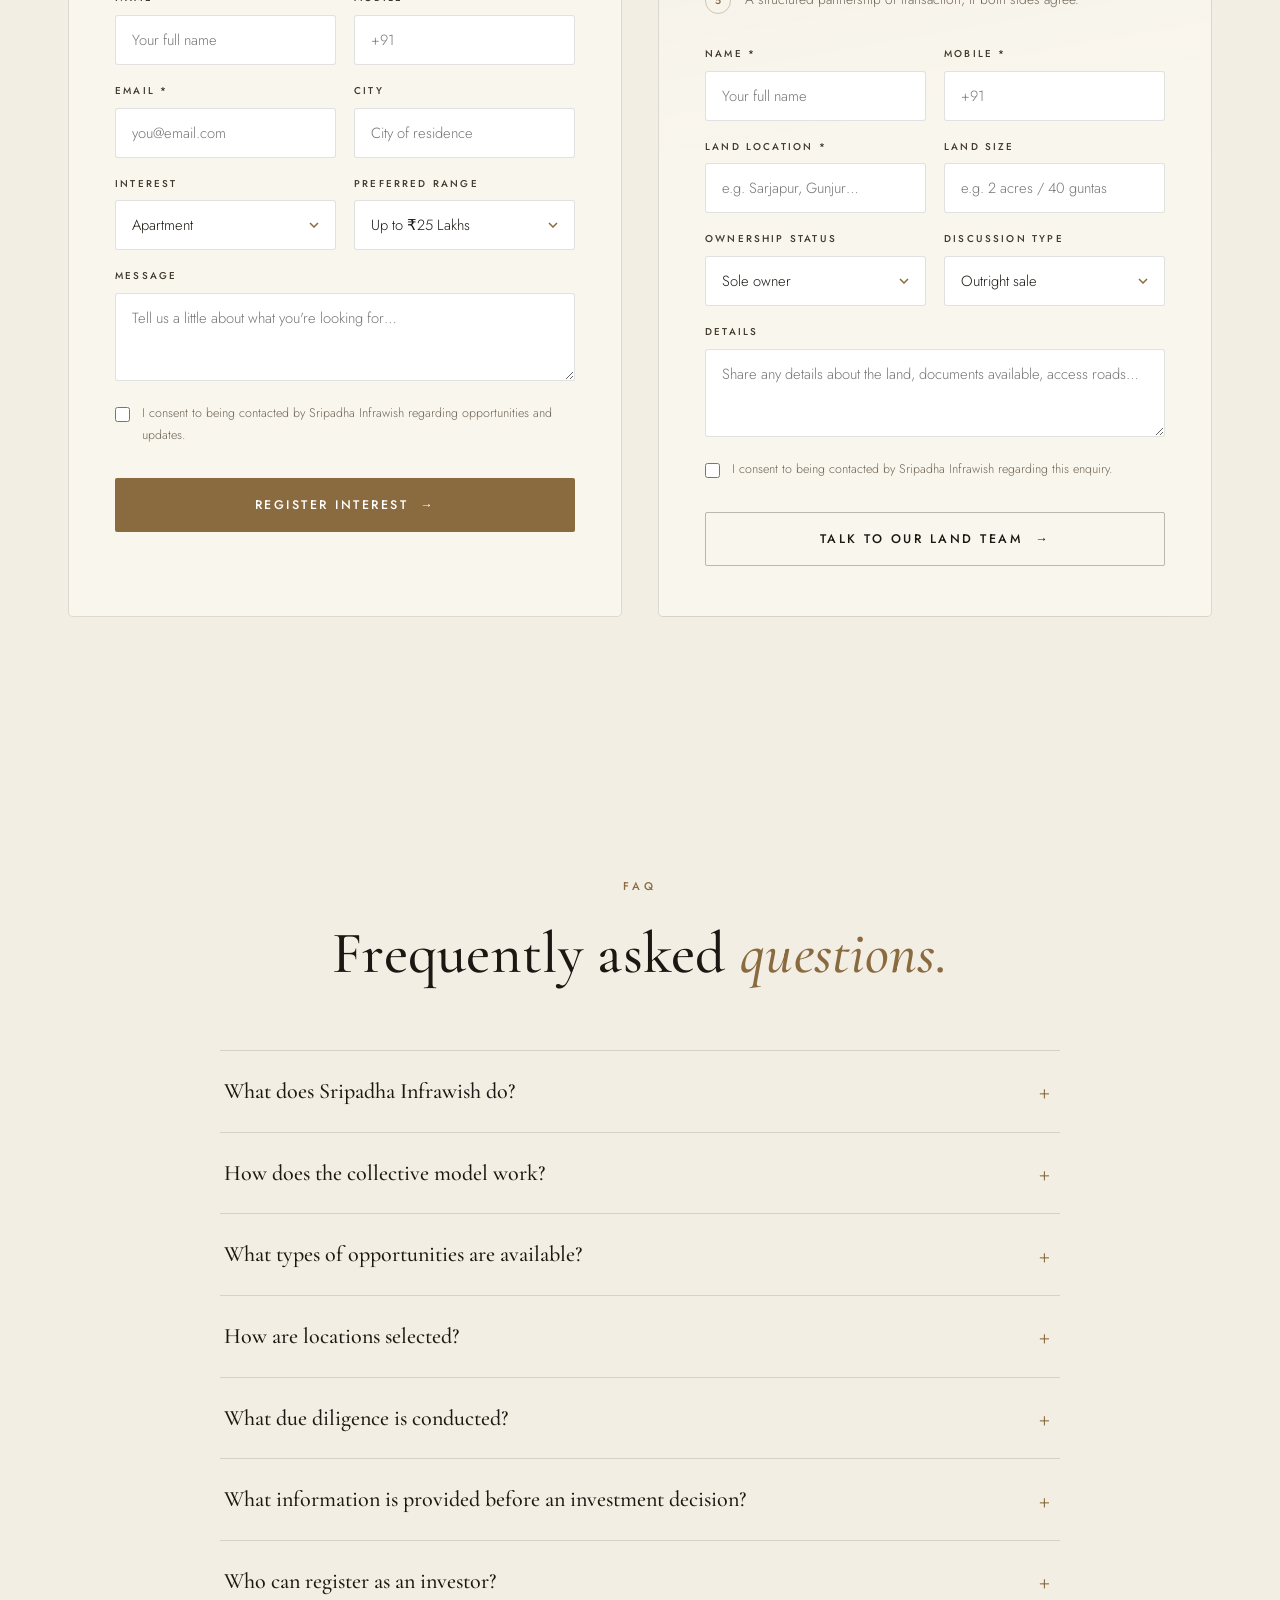
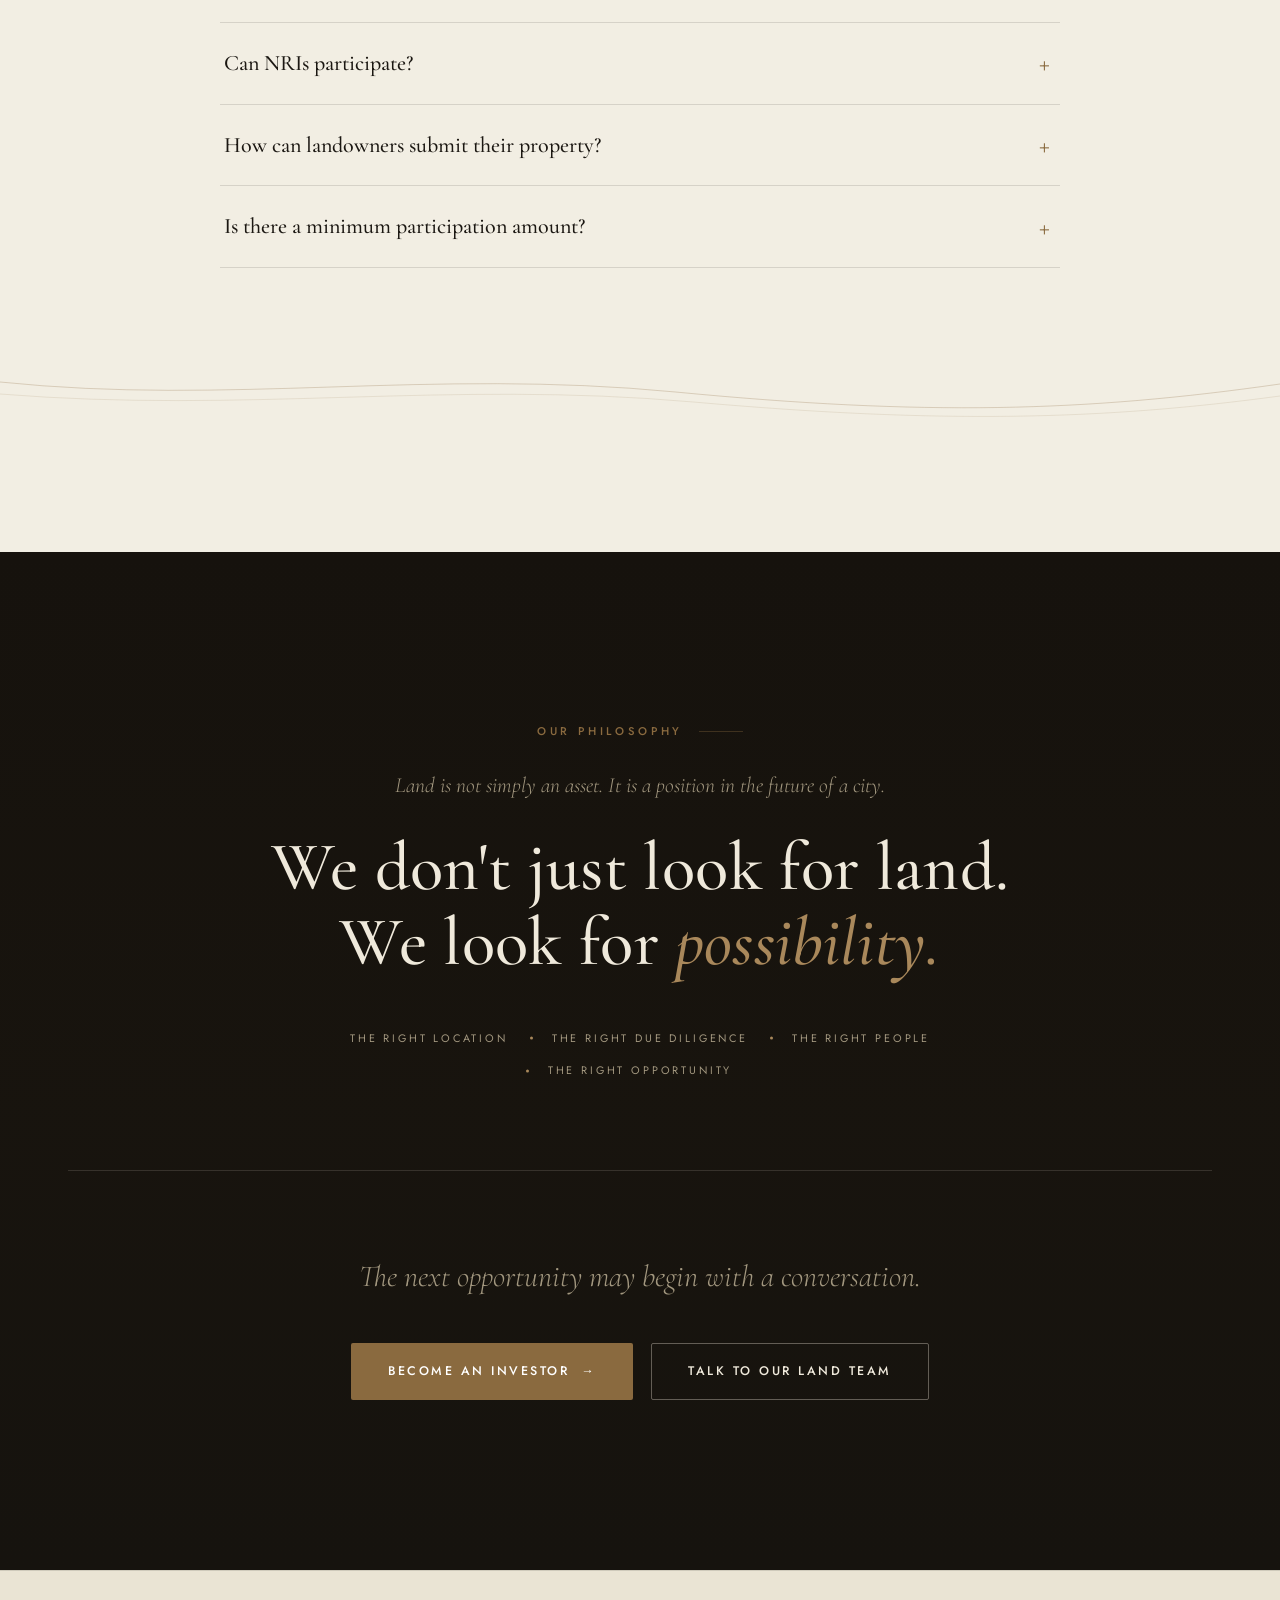
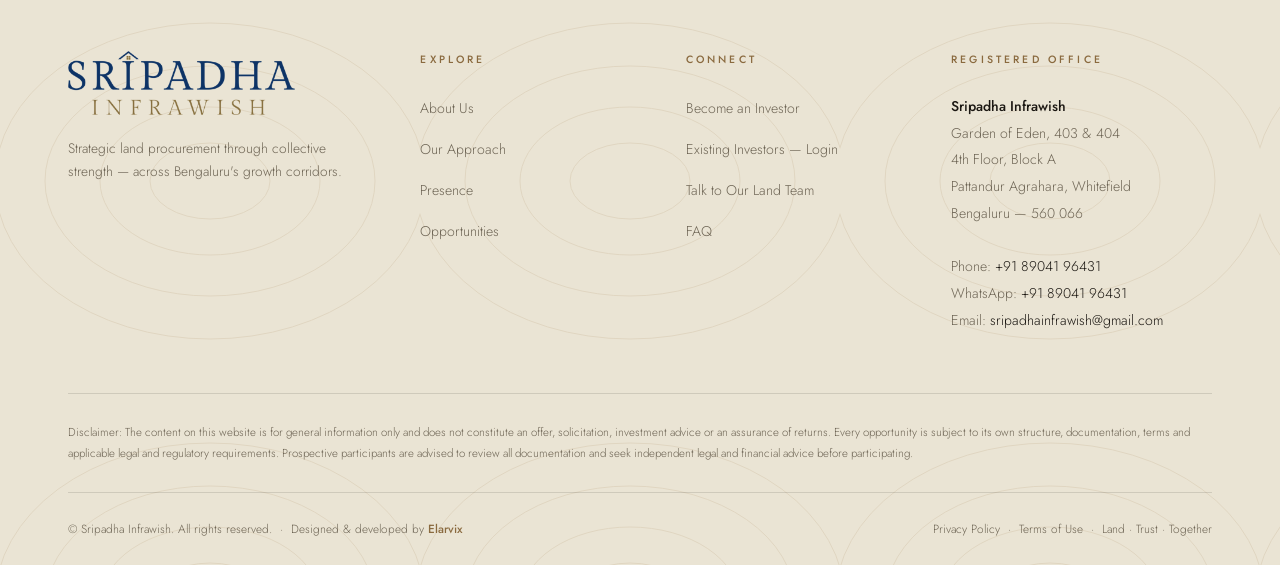
==== commit 137ed2ac: "New logo artwork, list numbering removed, lining numerals - logo.png replaced with the updated roof-" ====
--- a/index.html
+++ b/index.html
@@ -92,6 +92,7 @@
   body{
     font-family:var(--sans);background:var(--bg);color:var(--ink);
     line-height:1.7;font-size:16.5px;font-weight:300;overflow-x:hidden;
+    font-variant-numeric:lining-nums;
   }
   ::selection{background:var(--accent);color:#fff}
   img,svg{max-width:100%;display:block}
@@ -308,7 +309,7 @@
   .metrics .wrap{display:grid;grid-template-columns:repeat(4,1fr);padding-top:84px;padding-bottom:84px}
   .metric{text-align:center;position:relative;padding:10px 24px}
   .metric + .metric::before{content:"";position:absolute;left:0;top:18%;bottom:18%;width:1px;background:var(--line)}
-  .metric .stat-num{font-family:var(--serif);font-size:clamp(2.8rem,4.6vw,3.9rem);color:var(--ink);font-weight:500;line-height:1;display:block;margin-bottom:12px;font-variant-numeric:tabular-nums;min-height:1em}
+  .metric .stat-num{font-family:var(--serif);font-size:clamp(2.8rem,4.6vw,3.9rem);color:var(--ink);font-weight:500;line-height:1;display:block;margin-bottom:12px;font-variant-numeric:lining-nums tabular-nums;min-height:1em}
   .metric b{display:block;font-size:.72rem;letter-spacing:.28em;text-transform:uppercase;font-weight:500;color:var(--accent);margin-bottom:6px}
   .metric span{color:var(--muted);font-size:.85rem}
   @media(max-width:980px) and (min-width:761px){
@@ -340,7 +341,7 @@
   .about p{color:var(--muted);margin-bottom:20px;max-width:540px}
   .principles{display:flex;flex-direction:column;border-top:1px solid var(--line)}
   .principle{
-    display:grid;grid-template-columns:76px 1fr;gap:20px;align-items:baseline;
+    display:block;
     padding:30px 4px;border-bottom:1px solid var(--line);transition:.4s var(--ease);position:relative;
   }
   .principle::after{content:"";position:absolute;left:0;bottom:-1px;width:0;height:1px;background:var(--accent);transition:width .6s var(--ease)}
@@ -434,7 +435,7 @@
   #why .lede{margin-top:18px}
   .why-list{margin-top:70px;border-top:1px solid var(--line)}
   .why-row{
-    display:grid;grid-template-columns:90px 1fr 1.2fr;gap:32px;align-items:baseline;
+    display:grid;grid-template-columns:1fr 1.2fr;gap:32px;align-items:baseline;
     padding:38px 6px;border-bottom:1px solid var(--line);position:relative;transition:.4s;
   }
   .why-row::after{content:"";position:absolute;left:0;bottom:-1px;width:0;height:1px;background:var(--accent);transition:width .7s var(--ease)}
@@ -672,7 +673,7 @@
 <header id="header">
   <div class="wrap nav">
     <a href="#top" class="logo" aria-label="Sripadha Infrawish home">
-      <img src="logo.png" alt="Sripadha Infrawish" class="logo-img" width="1520" height="464">
+      <img src="logo.png" alt="Sripadha Infrawish" class="logo-img" width="1520" height="428">
     </a>
     <nav class="nav-links" id="navLinks">
       <a href="#about">About</a>
@@ -762,19 +763,15 @@
       </div>
       <div class="principles">
         <div class="principle reveal" data-delay="1">
-          <span class="num">01 —</span>
           <div><b>Strategic Selection</b><p>Every parcel is chosen for its position within a genuine growth corridor — never opportunistically.</p></div>
         </div>
         <div class="principle reveal" data-delay="2">
-          <span class="num">02 —</span>
           <div><b>Location Intelligence</b><p>Connectivity, infrastructure momentum and employment catchments are studied before any shortlist.</p></div>
         </div>
         <div class="principle reveal" data-delay="3">
-          <span class="num">03 —</span>
           <div><b>Transparent Process</b><p>Ownership, documentation and terms are shared clearly before anyone participates.</p></div>
         </div>
         <div class="principle reveal" data-delay="4">
-          <span class="num">04 —</span>
           <div><b>Long-Term Perspective</b><p>We focus on sustainable value creation over time — not short-term speculation.</p></div>
         </div>
       </div>
@@ -811,22 +808,18 @@
       <div class="tl-track" aria-hidden="true"><div class="tl-progress" id="tlProgress"></div></div>
       <ol class="tl-steps">
         <li class="tl-step reveal">
-          <span class="tl-num">01</span>
           <h3>Identify</h3>
           <p>Identify strategically located land opportunities across Bengaluru's growth corridors.</p>
         </li>
         <li class="tl-step reveal" data-delay="1">
-          <span class="tl-num">02</span>
           <h3>Evaluate</h3>
           <p>Review location, connectivity, ownership history and documentation in detail.</p>
         </li>
         <li class="tl-step reveal" data-delay="2">
-          <span class="tl-num">03</span>
           <h3>Structure</h3>
           <p>Coordinate the acquisition / investment structure and align all stakeholders.</p>
         </li>
         <li class="tl-step reveal" data-delay="3">
-          <span class="tl-num">04</span>
           <h3>Execute</h3>
           <p>Work towards completing the transaction through a structured, transparent process.</p>
         </li>
@@ -866,22 +859,18 @@
     <p class="lede reveal" data-delay="2">Your Investment. Our Commitment. Your Future.</p>
     <div class="why-list">
       <div class="why-row reveal">
-        <span class="num">01</span>
         <h3>Secure Investment Approach</h3>
         <p>We prioritise investor security through careful land acquisition, legal verification, and a structured investment process.</p>
       </div>
       <div class="why-row reveal">
-        <span class="num">02</span>
         <h3>Transparent Processes</h3>
         <p>Clear communication, regular project updates, and transparency at every stage of the investment journey.</p>
       </div>
       <div class="why-row reveal">
-        <span class="num">03</span>
         <h3>Future-Focused Growth Corridors</h3>
         <p>We identify emerging real estate locations with infrastructure development and long-term growth potential.</p>
       </div>
       <div class="why-row reveal">
-        <span class="num">04</span>
         <h3>Thorough Due Diligence</h3>
         <p>We emphasise verification of land records, ownership, documentation, and relevant legal approvals before proceeding.</p>
       </div>
@@ -1070,7 +1059,7 @@
   <div class="wrap">
     <div class="footer-grid">
       <div class="footer-brand">
-        <a href="#top" class="logo footer-logo" aria-label="Sripadha Infrawish home"><img src="logo.png" alt="Sripadha Infrawish" width="1520" height="464" loading="lazy"></a>
+        <a href="#top" class="logo footer-logo" aria-label="Sripadha Infrawish home"><img src="logo.png" alt="Sripadha Infrawish" width="1520" height="428" loading="lazy"></a>
         <p>Strategic land procurement through collective strength — across Bengaluru's growth corridors.</p>
       </div>
       <div>
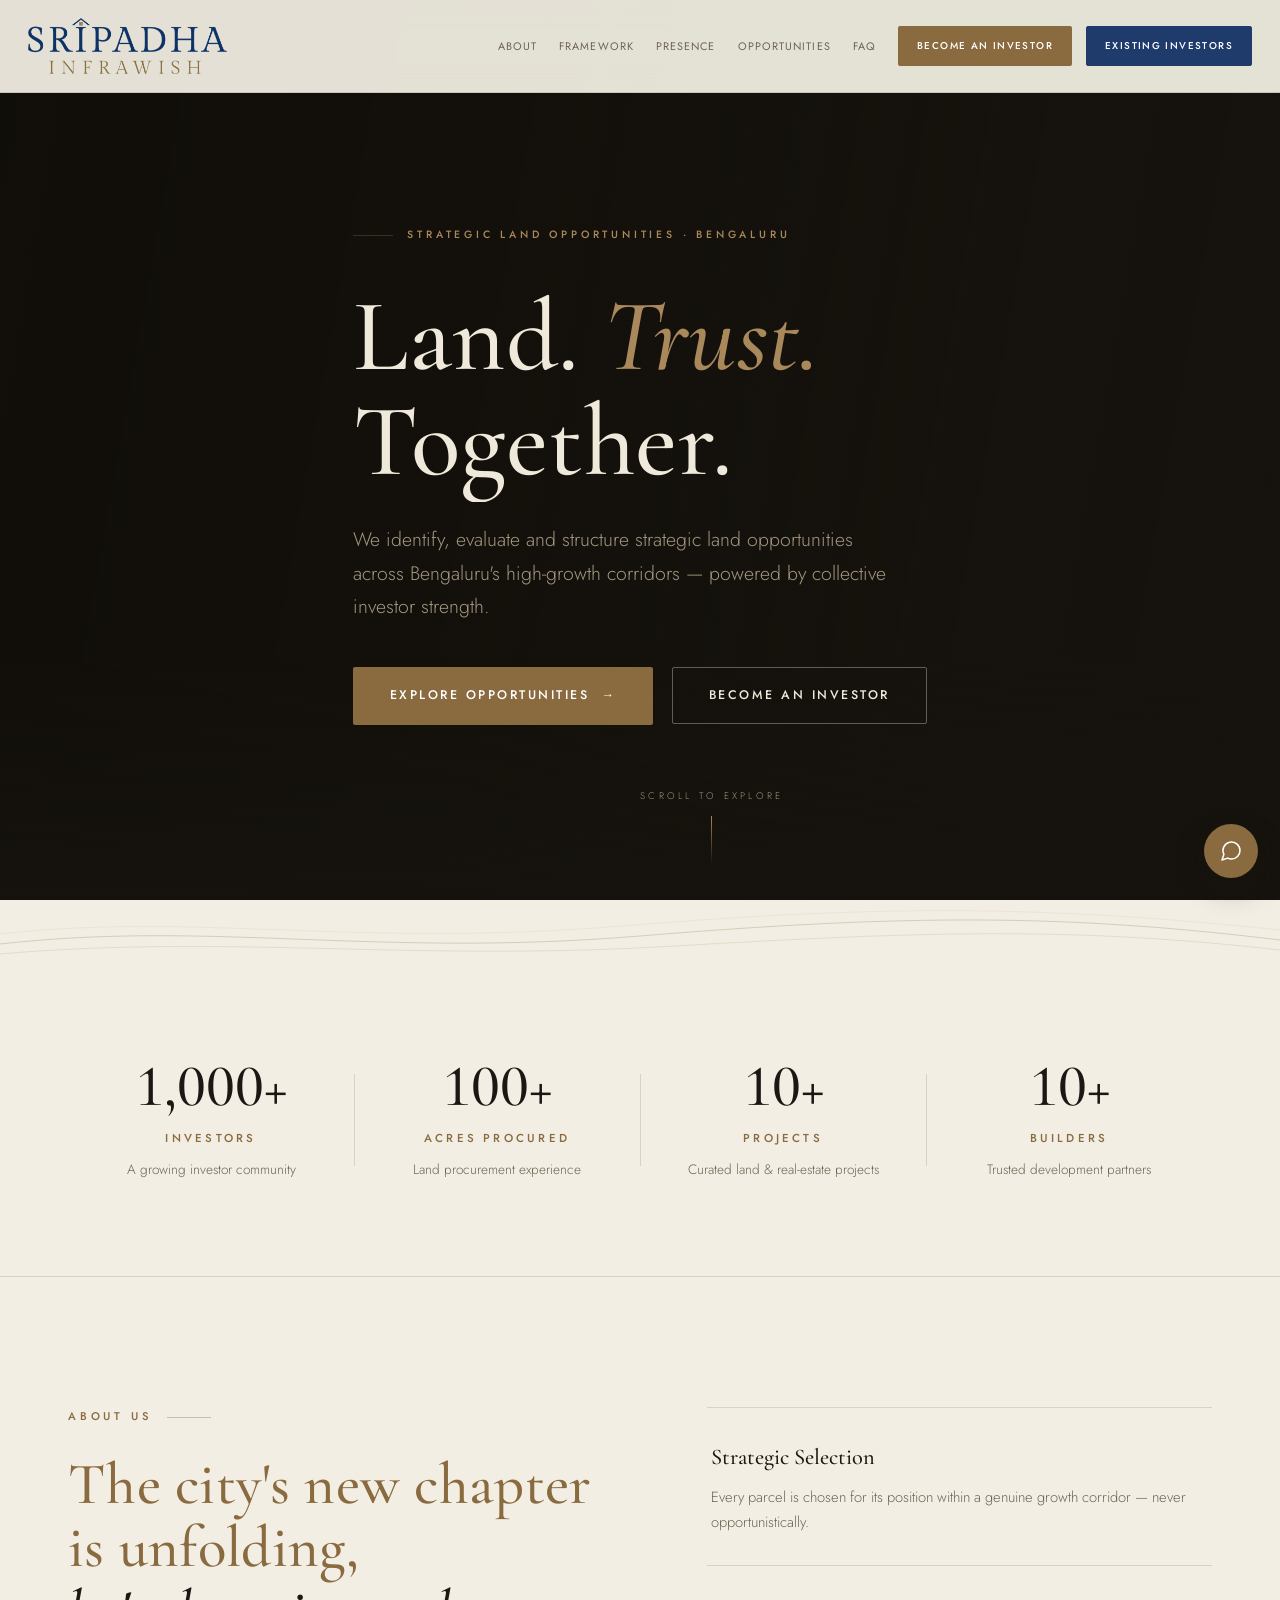
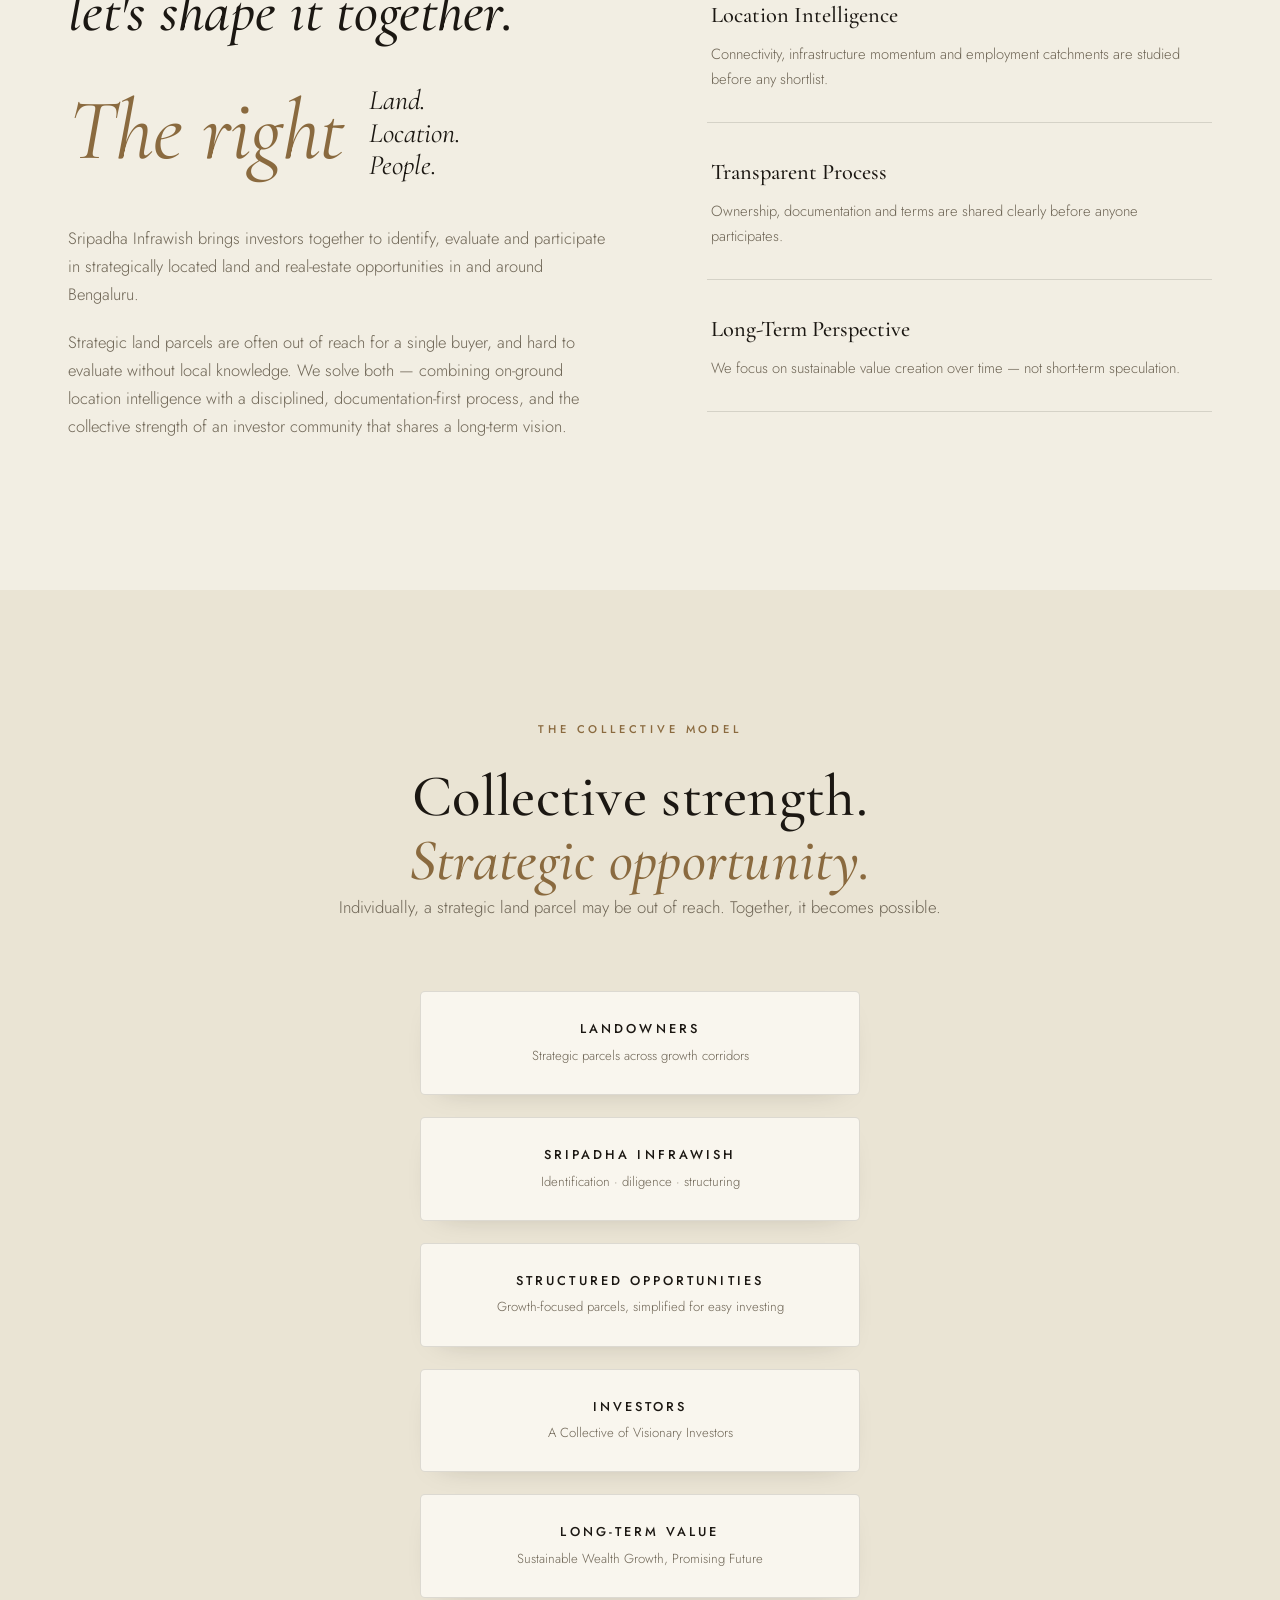
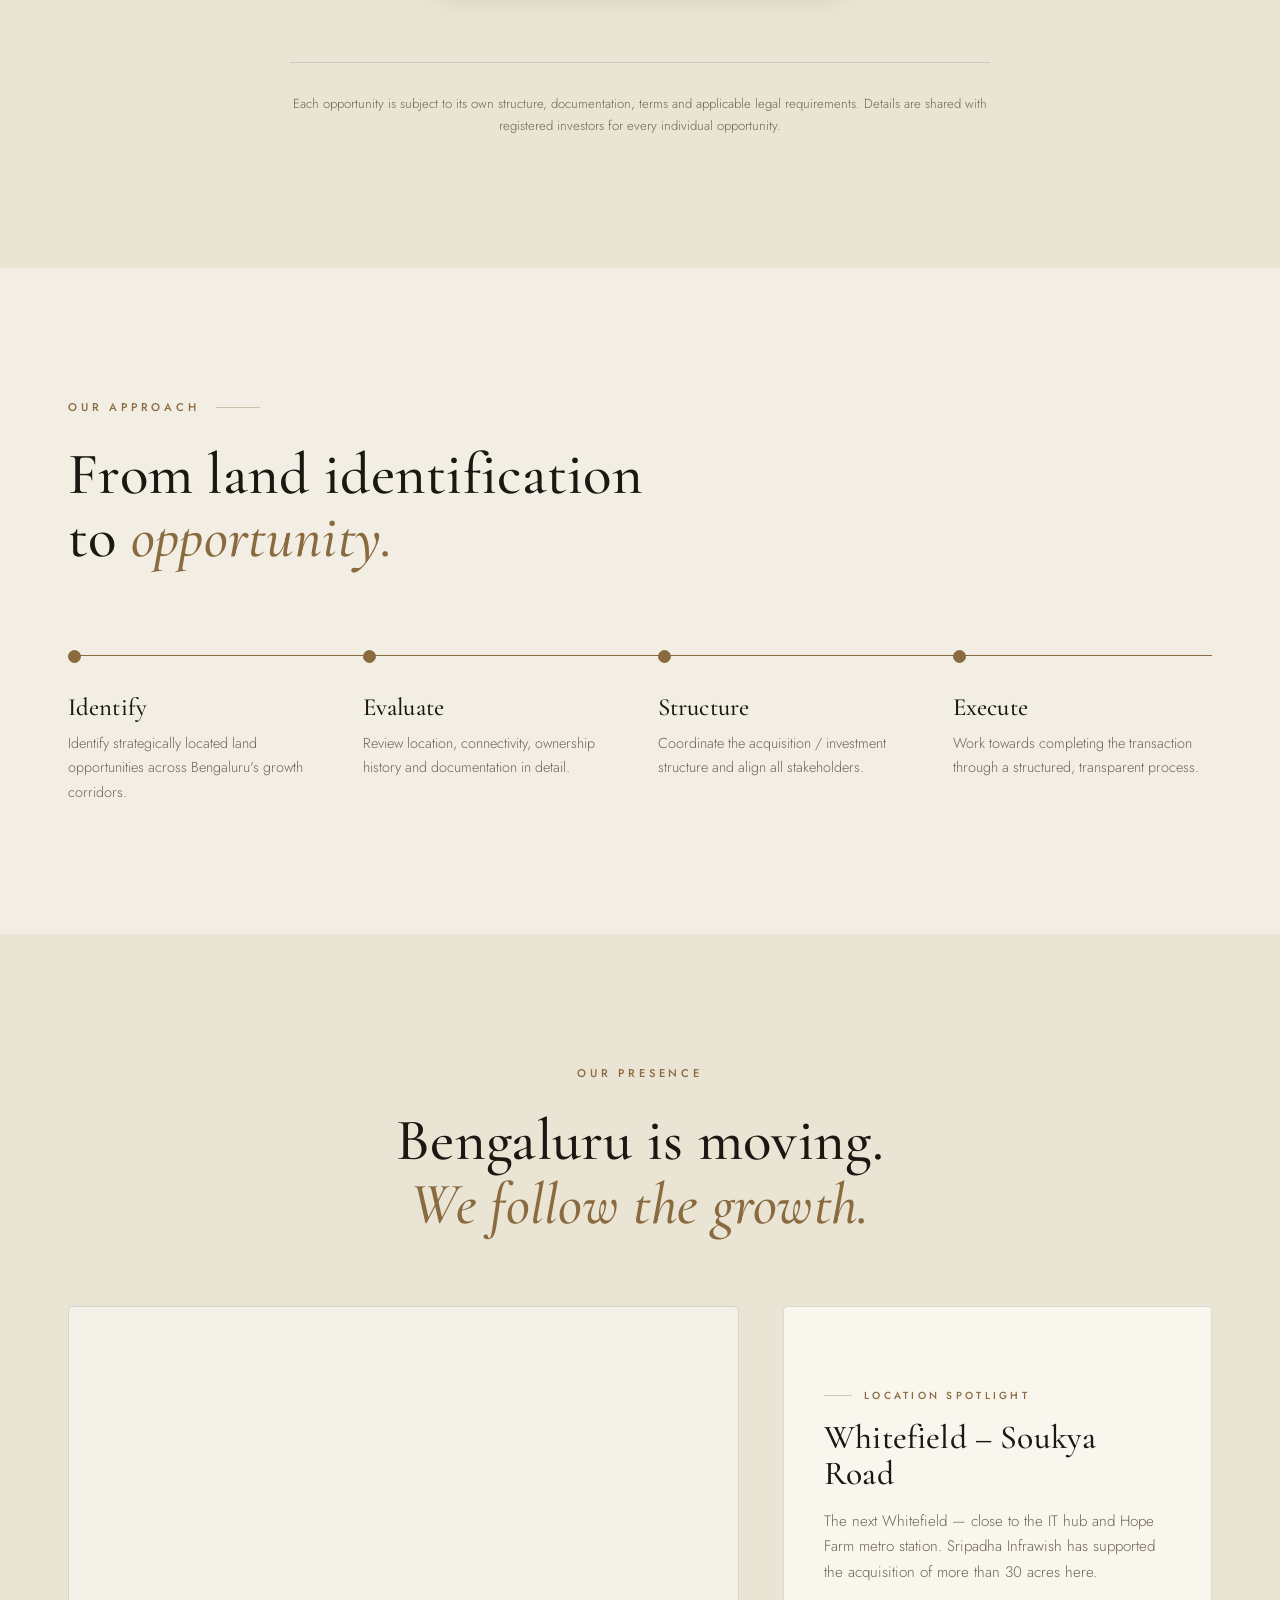
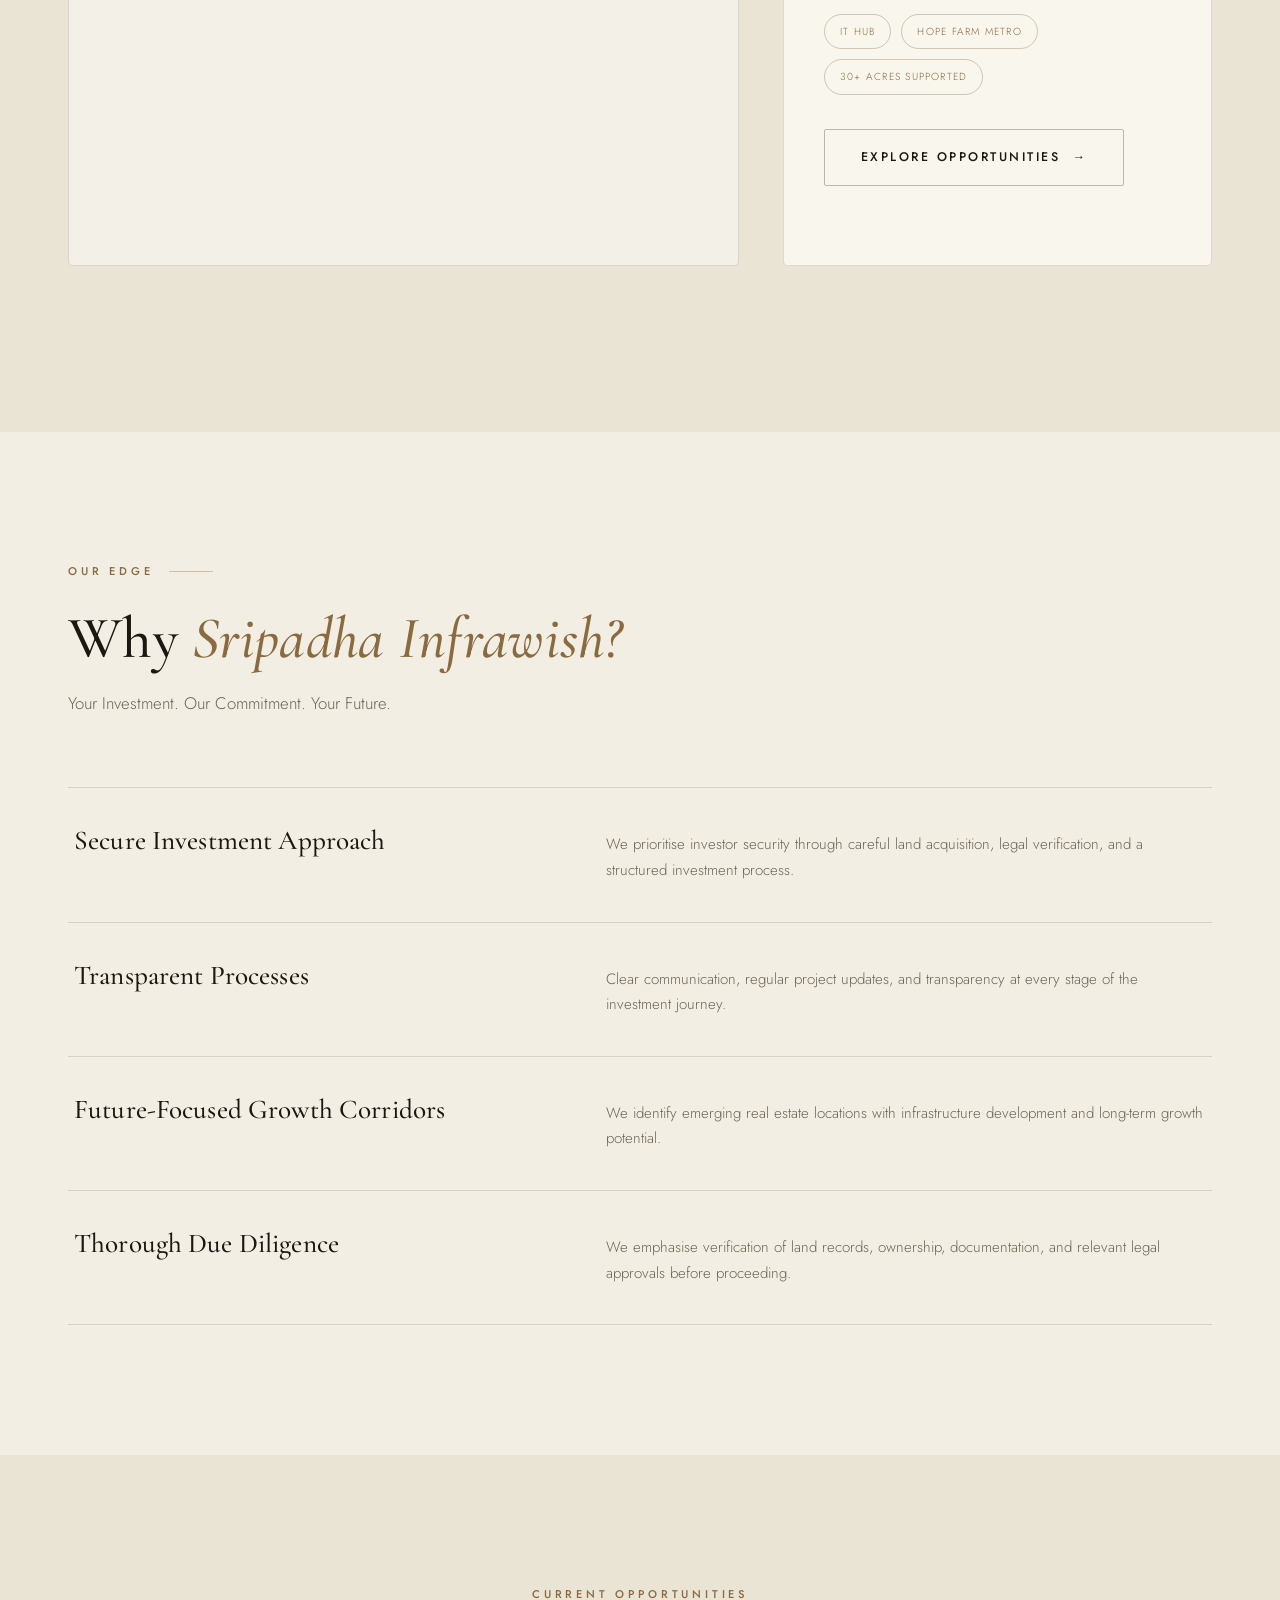
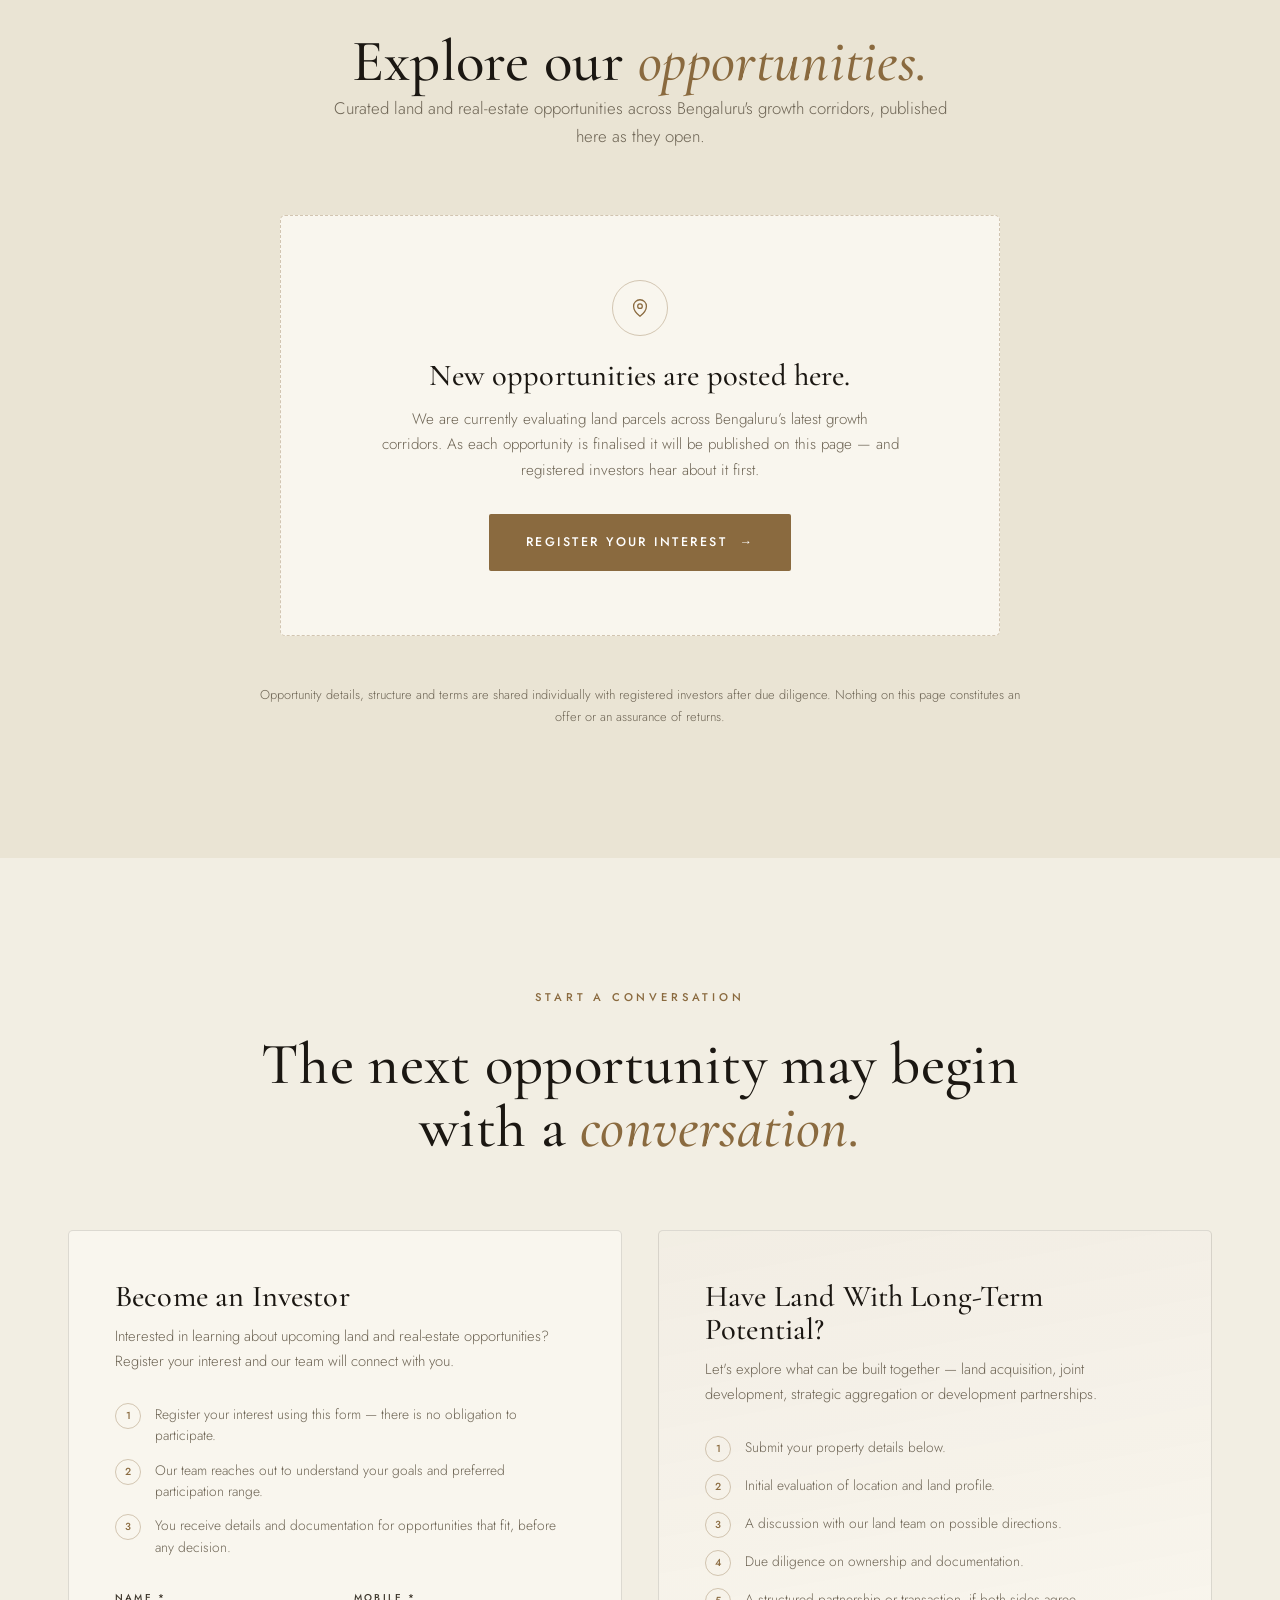
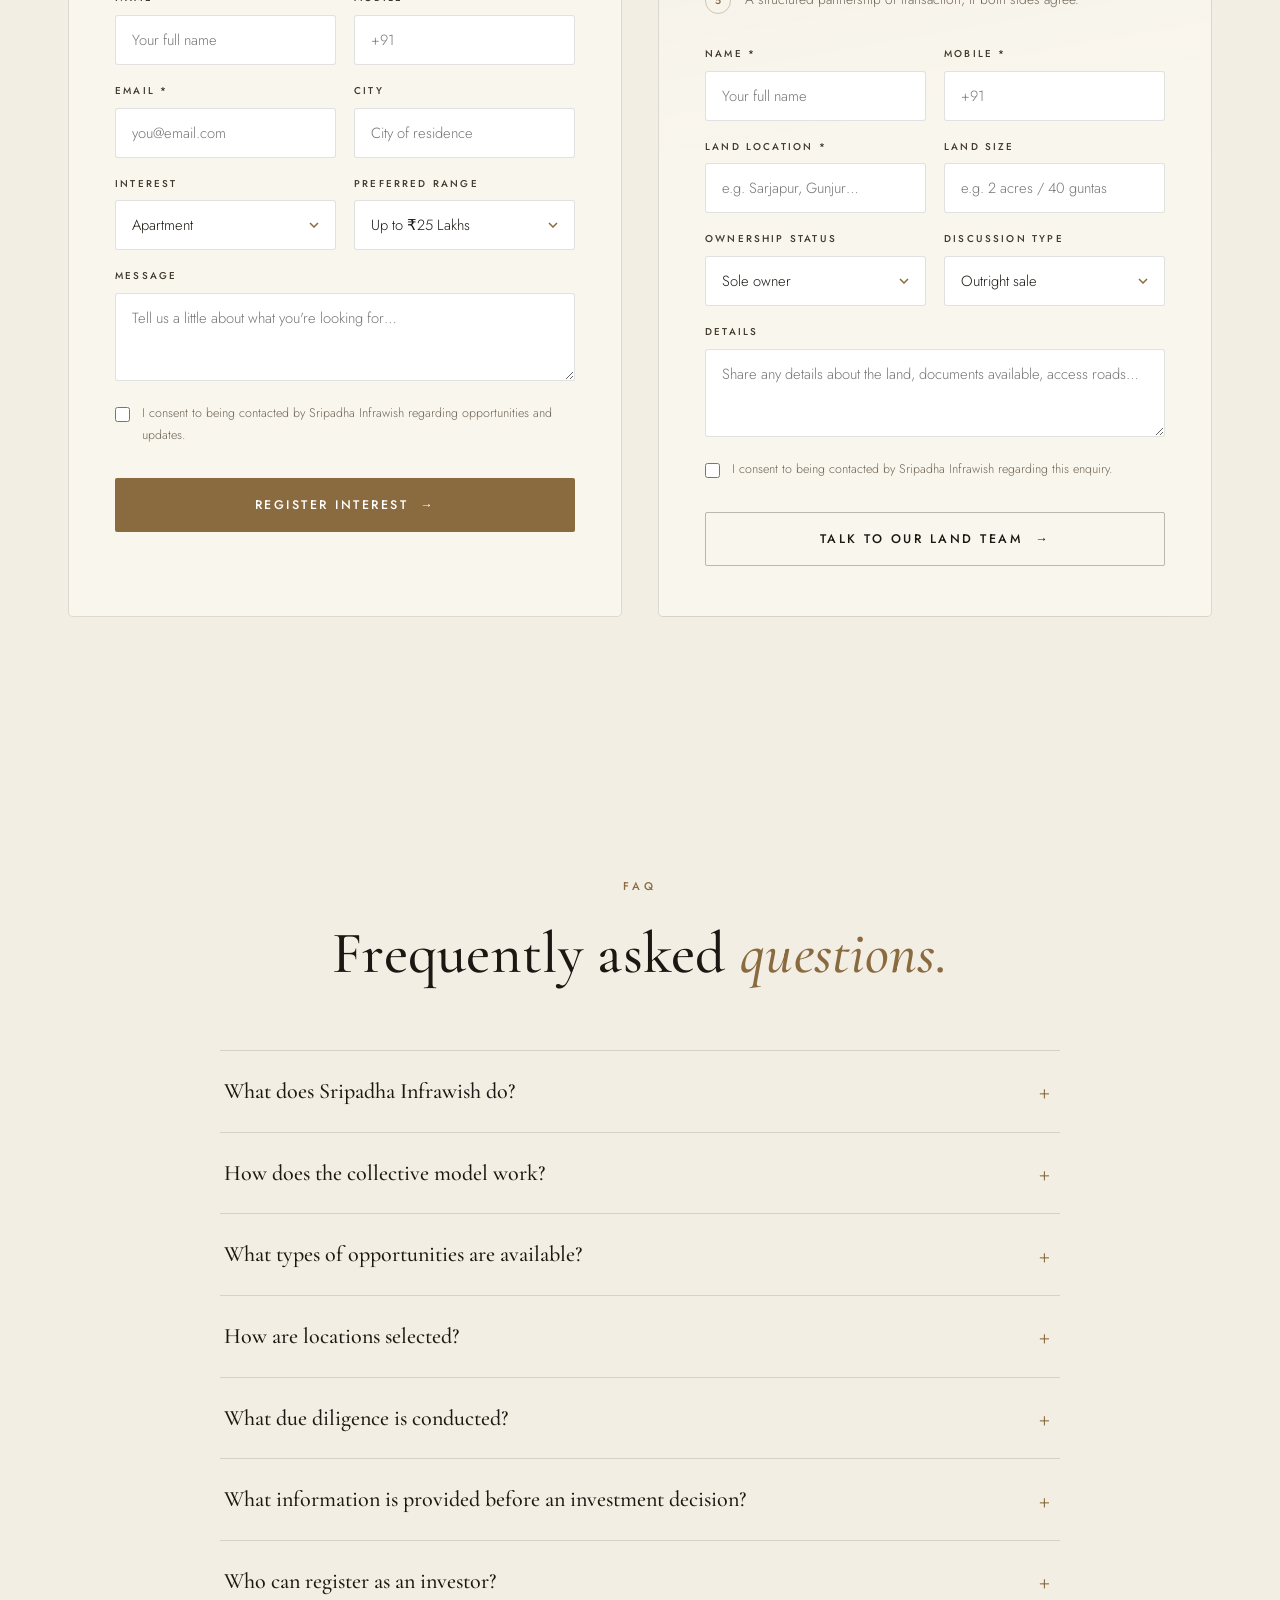
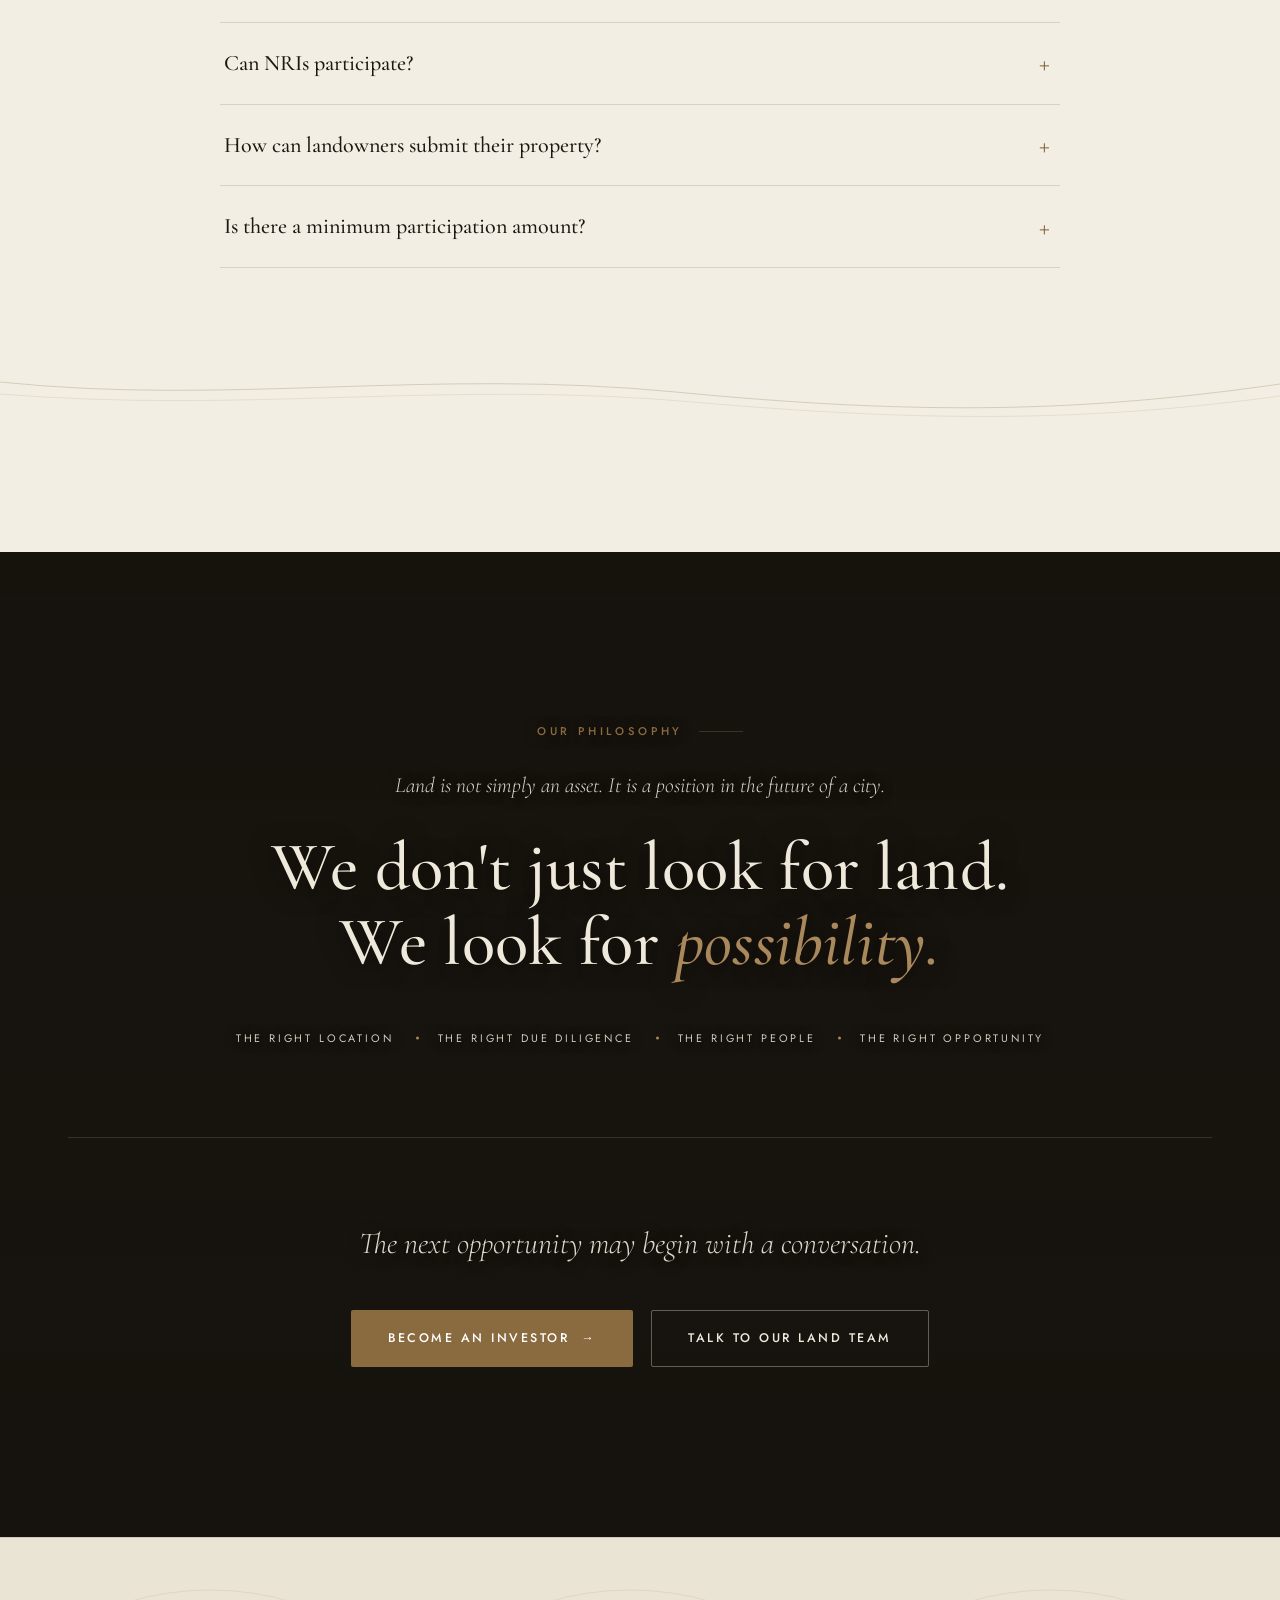
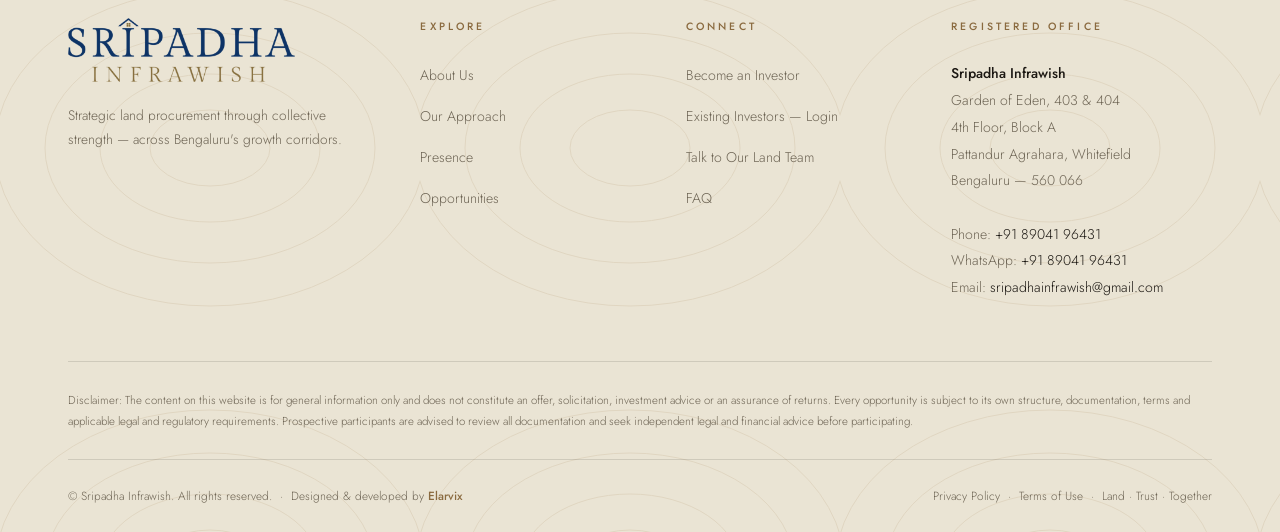
==== commit a5d7ee27: "Our Philosophy: brighter background, lighter text, values on one line Co-Authored-By: Claude Fable 5" ====
--- a/index.html
+++ b/index.html
@@ -553,18 +553,20 @@
   /* ============ PHILOSOPHY + FINAL CTA ============ */
   .philosophy{
     background:
-      linear-gradient(180deg, rgba(22,18,13,.95) 0%, rgba(24,20,14,.9) 55%, rgba(22,19,14,.97) 100%),
-      url('https://images.unsplash.com/photo-1444723121867-7a241cacace9?auto=format&fit=crop&w=1600&q=75') center/cover no-repeat,
+      linear-gradient(180deg, rgba(22,18,13,.76) 0%, rgba(24,20,14,.66) 45%, rgba(22,19,14,.8) 100%),
+      url('https://images.unsplash.com/photo-1444723121867-7a241cacace9?auto=format&fit=crop&w=1920&q=80') center 60%/cover no-repeat,
       var(--dark);
     color:var(--ink-dark);text-align:center;padding:170px 0;
   }
-  .philosophy h2{font-size:clamp(2.3rem,5.6vw,4.3rem);margin-bottom:18px;font-weight:500;line-height:1.1}
+  .philosophy h2{font-size:clamp(2.3rem,5.6vw,4.3rem);margin-bottom:18px;font-weight:500;line-height:1.1;text-shadow:0 2px 24px rgba(10,8,5,.55)}
+  .philosophy p,.philosophy .kicker{text-shadow:0 1px 14px rgba(10,8,5,.6)}
   .philosophy h2 em{color:var(--accent-soft);font-style:italic}
-  .phil-values{display:flex;justify-content:center;flex-wrap:wrap;gap:14px 0;margin:48px auto 0;max-width:780px}
-  .phil-values span{font-size:.68rem;letter-spacing:.26em;text-transform:uppercase;color:var(--muted-dark);padding:0 22px;position:relative;font-weight:400}
+  .phil-values{display:flex;justify-content:center;flex-wrap:wrap;gap:14px 0;margin:48px auto 0;max-width:1100px}
+  .phil-values span{font-size:.68rem;letter-spacing:.26em;text-transform:uppercase;color:rgba(239,233,219,.86);padding:0 22px;position:relative;font-weight:400;text-shadow:0 1px 12px rgba(10,8,5,.7)}
+  @media(max-width:1100px){.phil-values{flex-direction:column;align-items:center;gap:12px}.phil-values span{padding:0}.phil-values span + span::before{display:none}}
   .phil-values span + span::before{content:"";position:absolute;left:0;top:50%;transform:translateY(-50%);width:3px;height:3px;border-radius:50%;background:var(--accent-soft)}
   .final-cta{border-top:1px solid var(--line-dark);margin-top:90px;padding-top:80px}
-  .final-cta p.big{font-family:var(--serif);font-size:clamp(1.4rem,2.6vw,1.9rem);font-style:italic;color:var(--muted-dark);margin-bottom:40px}
+  .final-cta p.big{font-family:var(--serif);font-size:clamp(1.4rem,2.6vw,1.9rem);font-style:italic;color:rgba(239,233,219,.92);margin-bottom:40px}
   .final-cta .ctas{display:flex;gap:18px;justify-content:center;flex-wrap:wrap}
   .final-cta .sig{margin-top:78px;font-family:var(--serif);letter-spacing:.32em;font-size:1.05rem;color:var(--ink-dark)}
   .final-cta .sig-tag{color:var(--accent-soft);font-size:.64rem;letter-spacing:.5em;text-transform:uppercase;margin-top:12px;font-weight:500}
@@ -1036,7 +1038,7 @@
 <section class="philosophy on-dark">
   <div class="wrap">
     <div class="kicker reveal" style="justify-content:center">Our Philosophy</div>
-    <p class="reveal" style="font-family:var(--serif);font-style:italic;font-size:clamp(1.05rem,1.9vw,1.35rem);color:var(--muted-dark);margin-bottom:26px" data-delay="1">Land is not simply an asset. It is a position in the future of a city.</p>
+    <p class="reveal" style="font-family:var(--serif);font-style:italic;font-size:clamp(1.05rem,1.9vw,1.35rem);color:rgba(239,233,219,.9);margin-bottom:26px" data-delay="1">Land is not simply an asset. It is a position in the future of a city.</p>
     <h2 class="reveal" data-delay="2">We don't just look for land.<br>We look for <em>possibility.</em></h2>
     <div class="phil-values reveal" data-delay="3">
       <span>The Right Location</span>
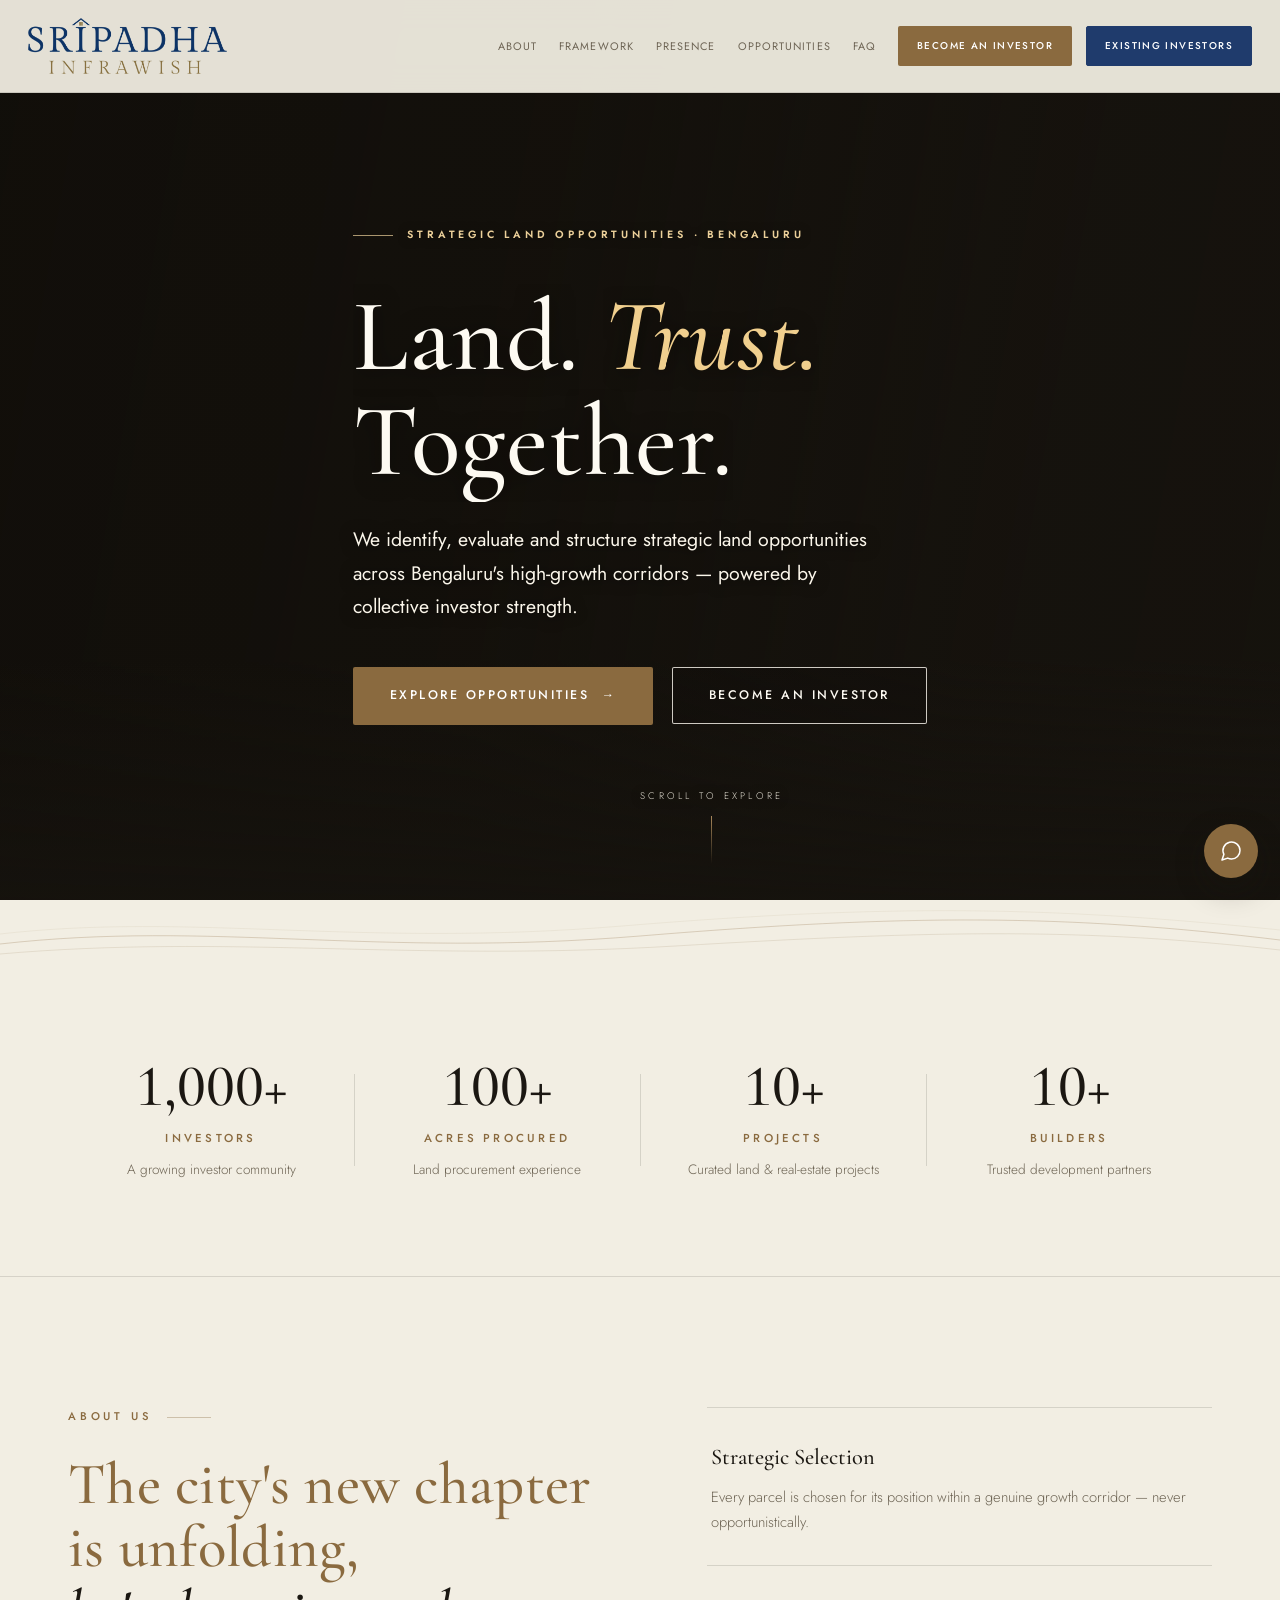
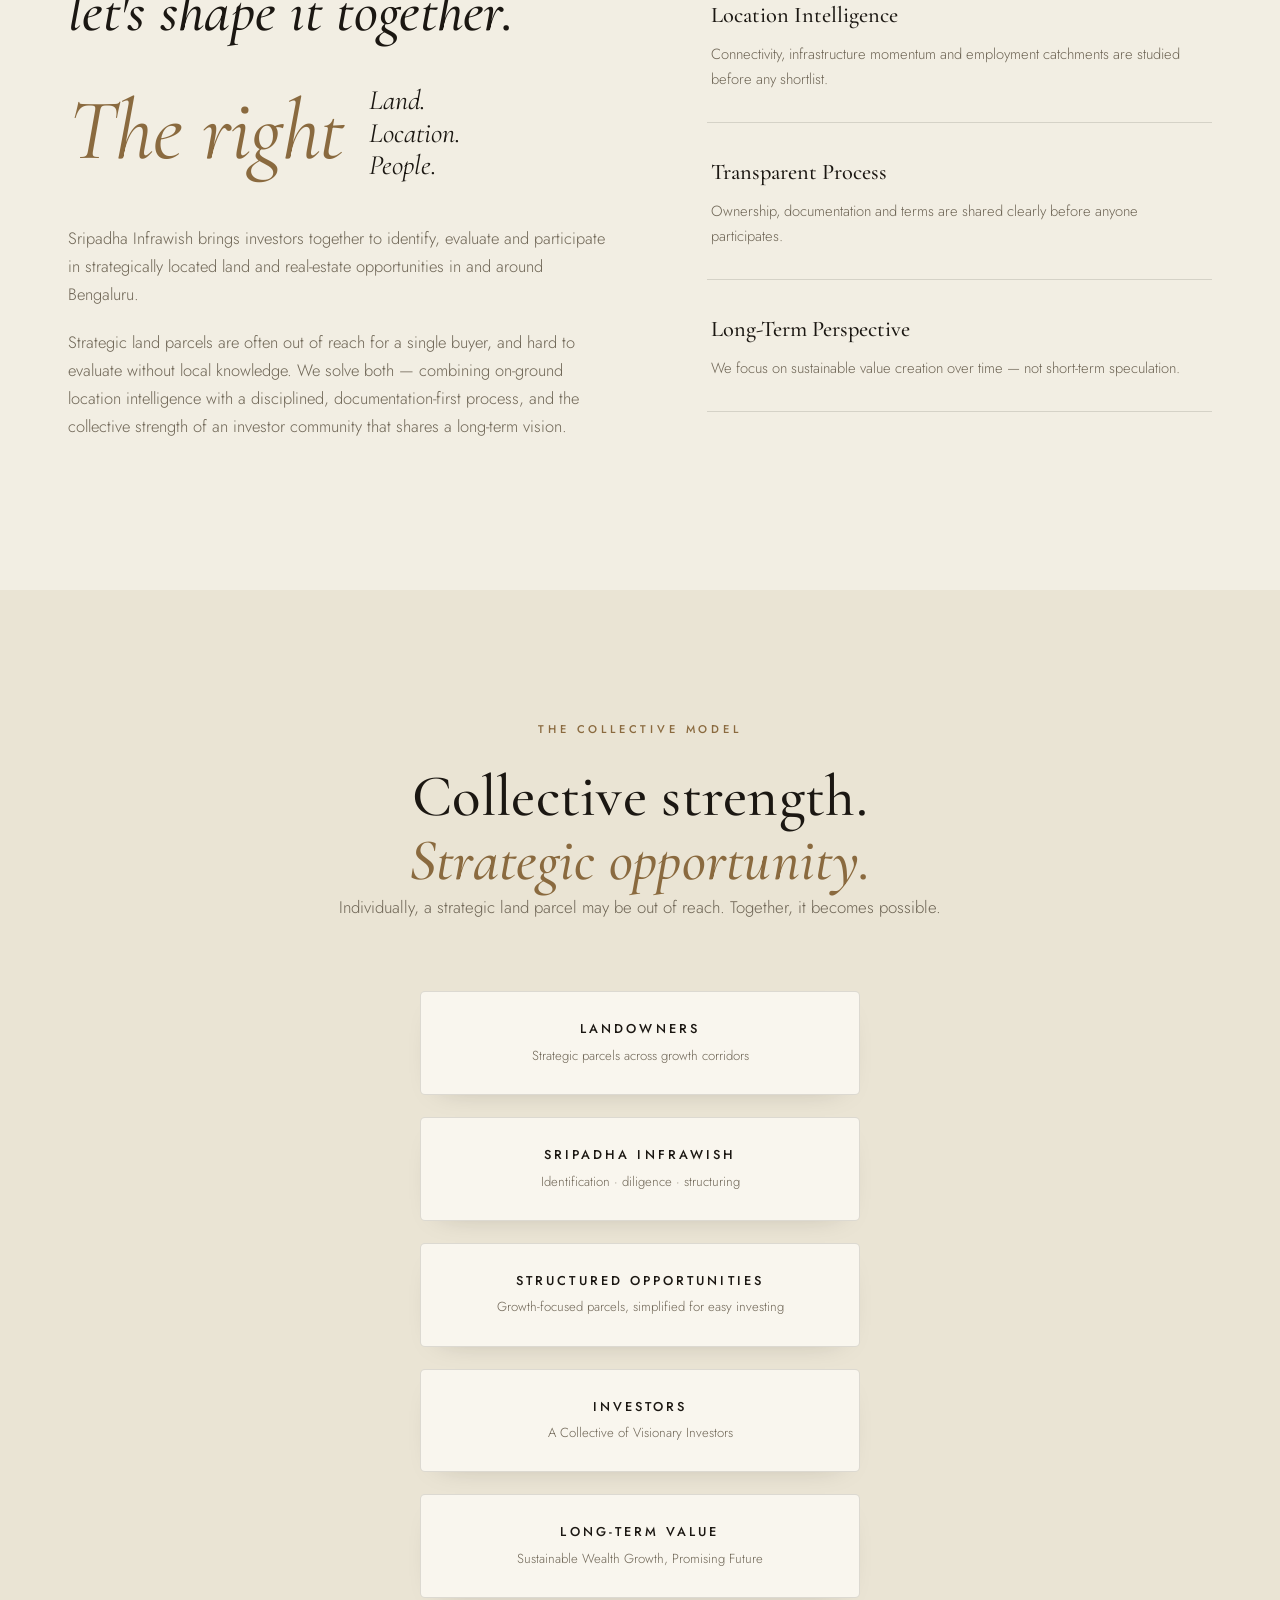
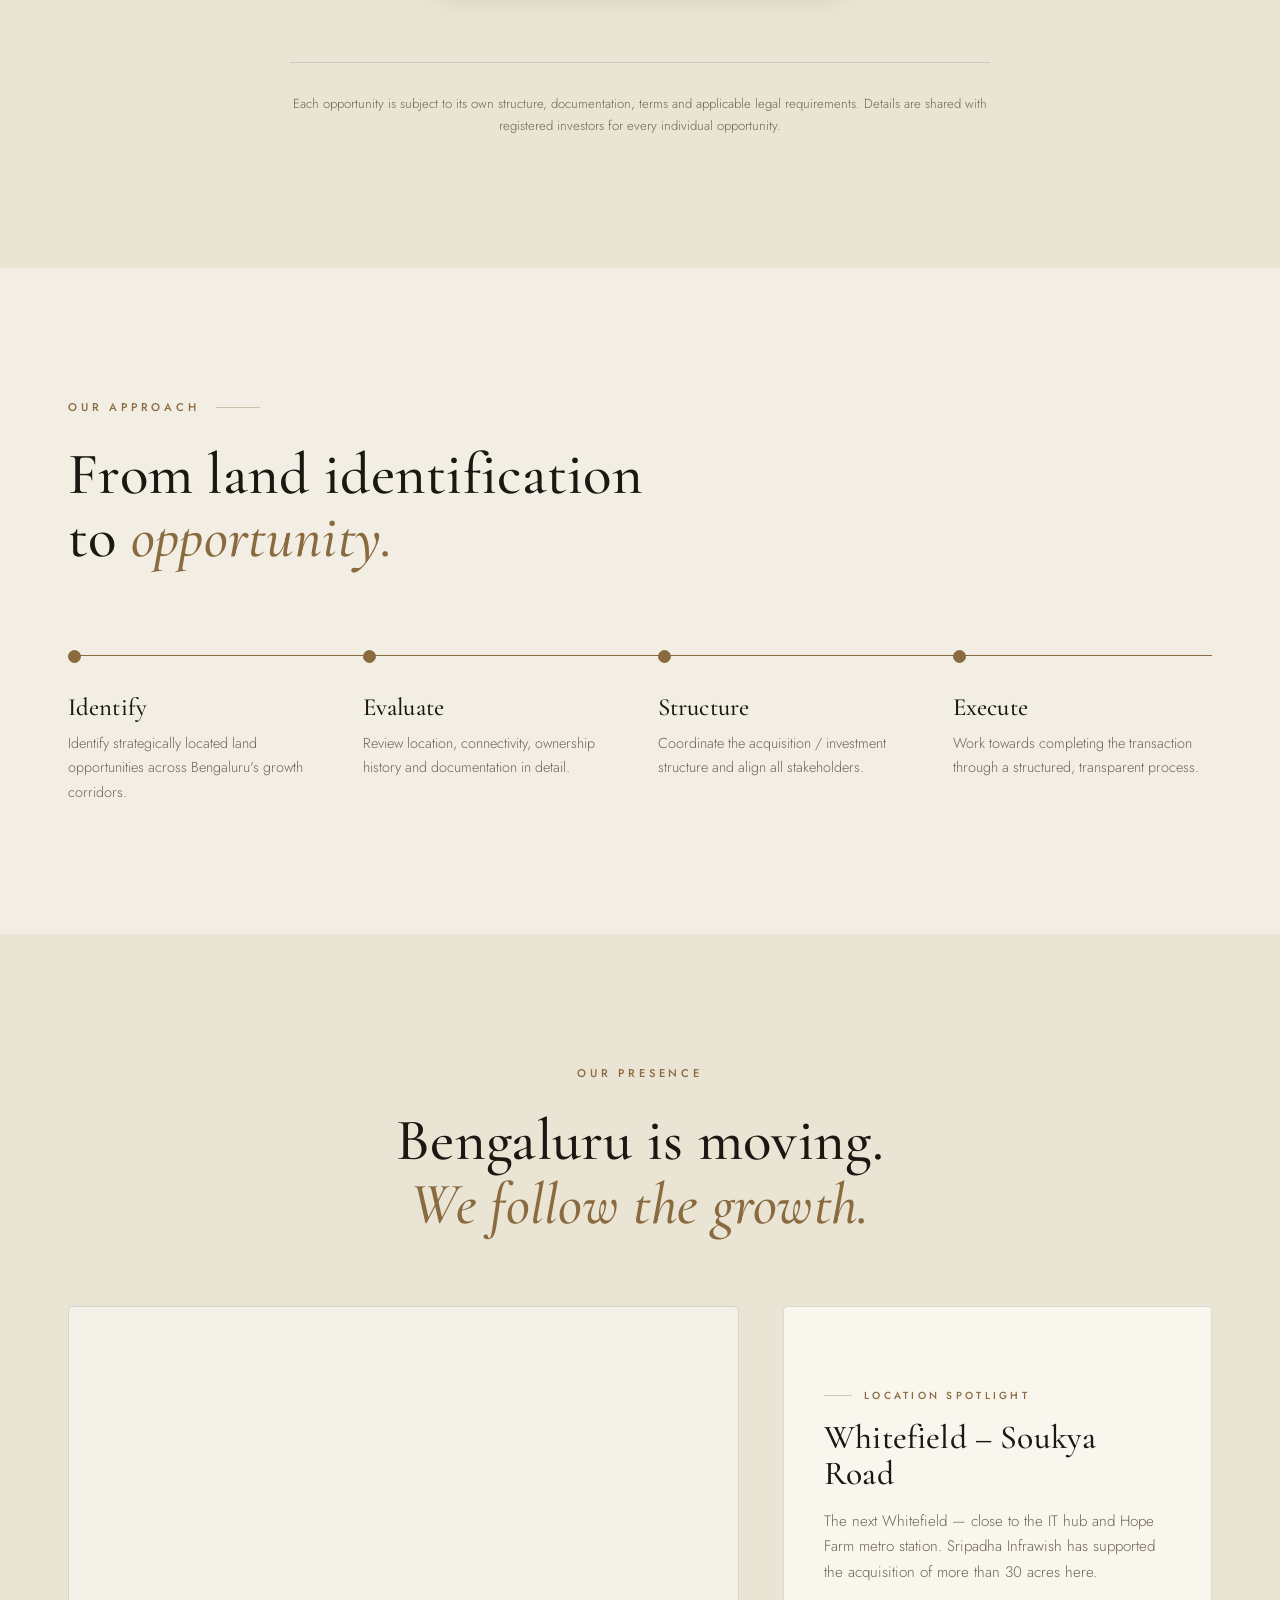
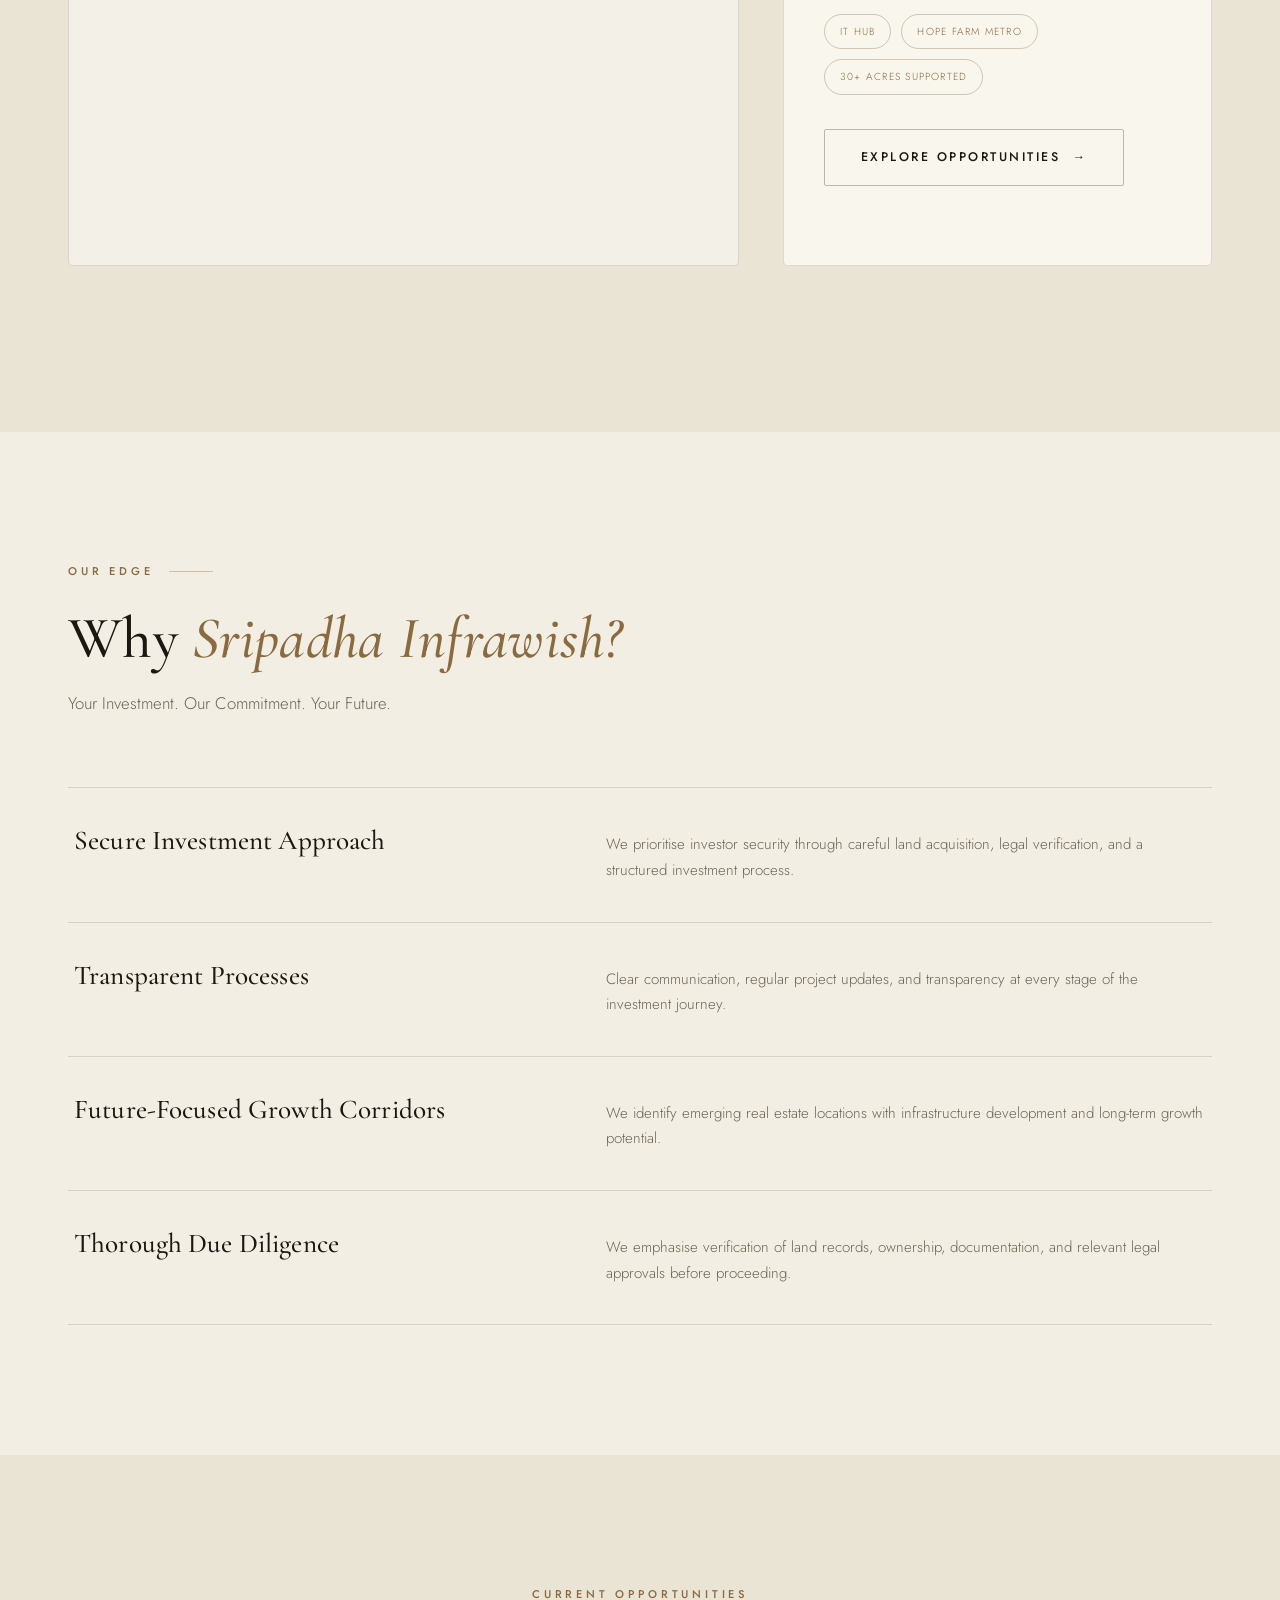
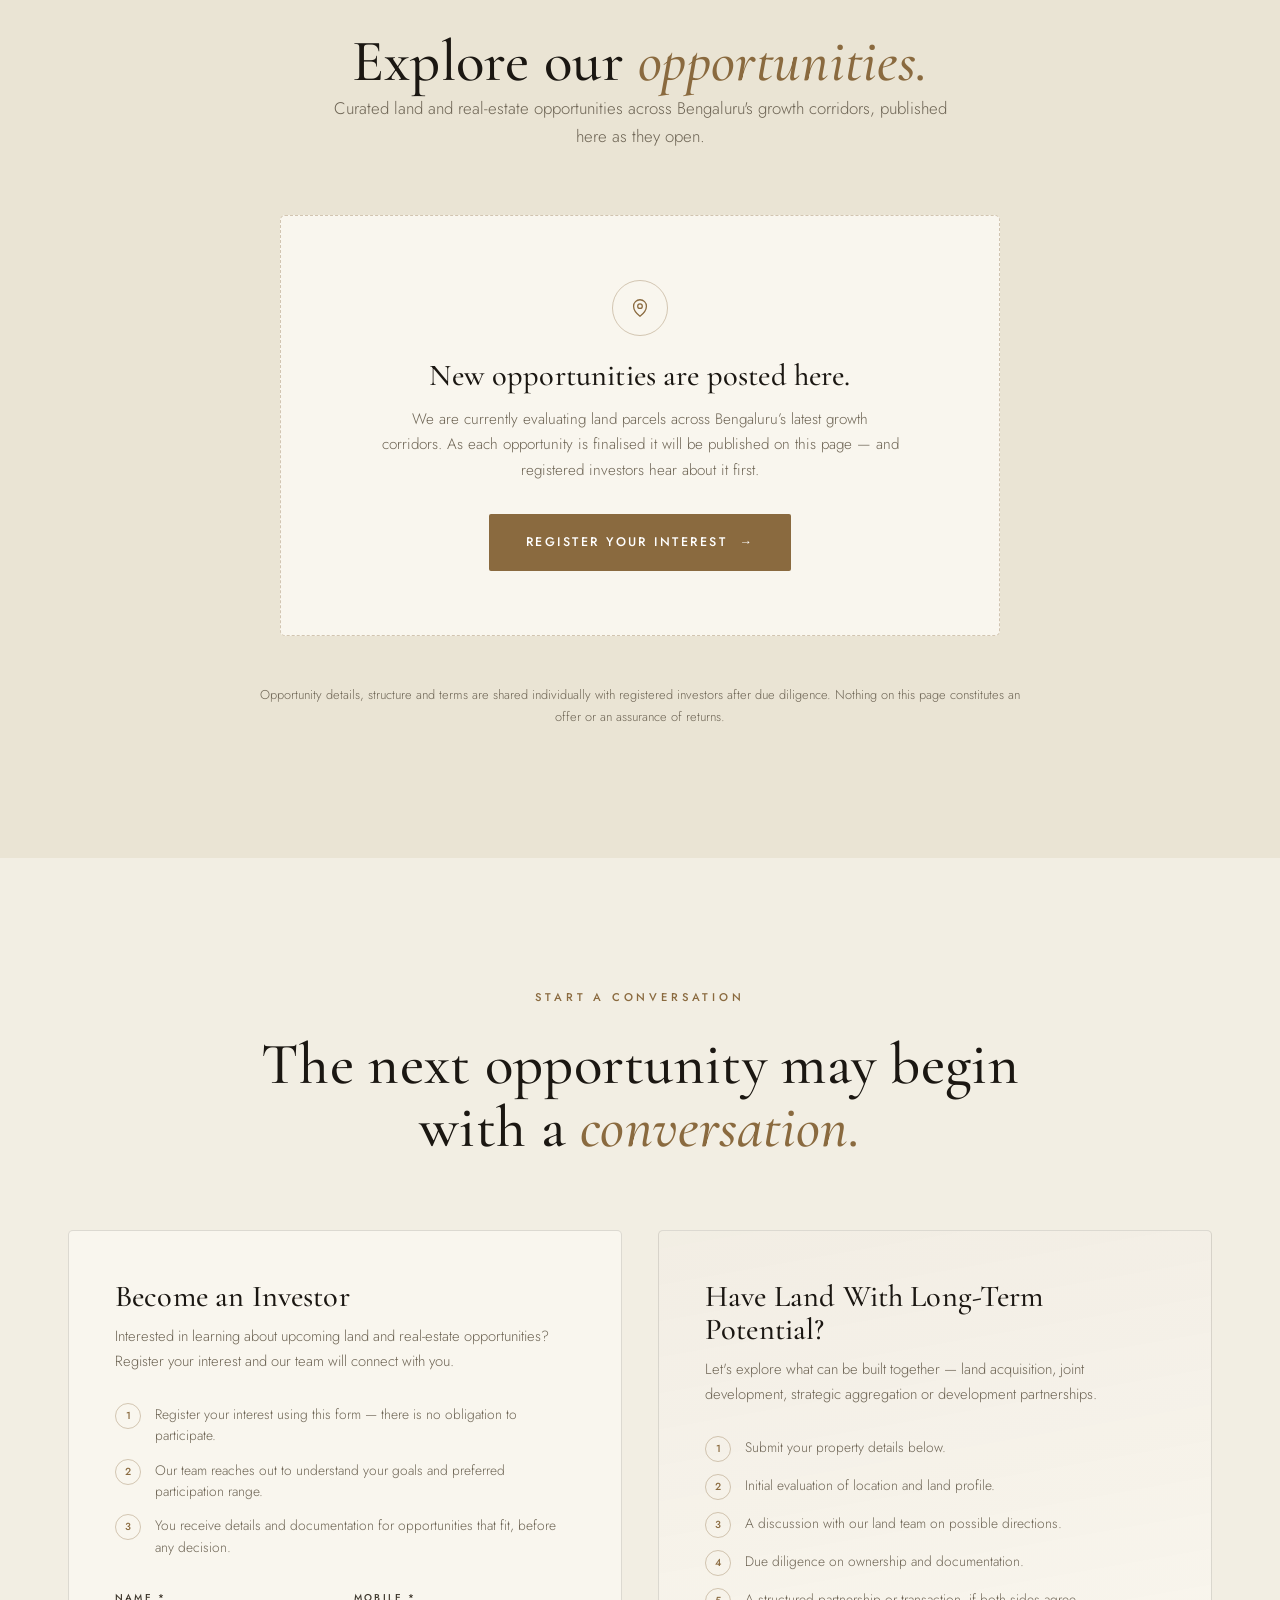
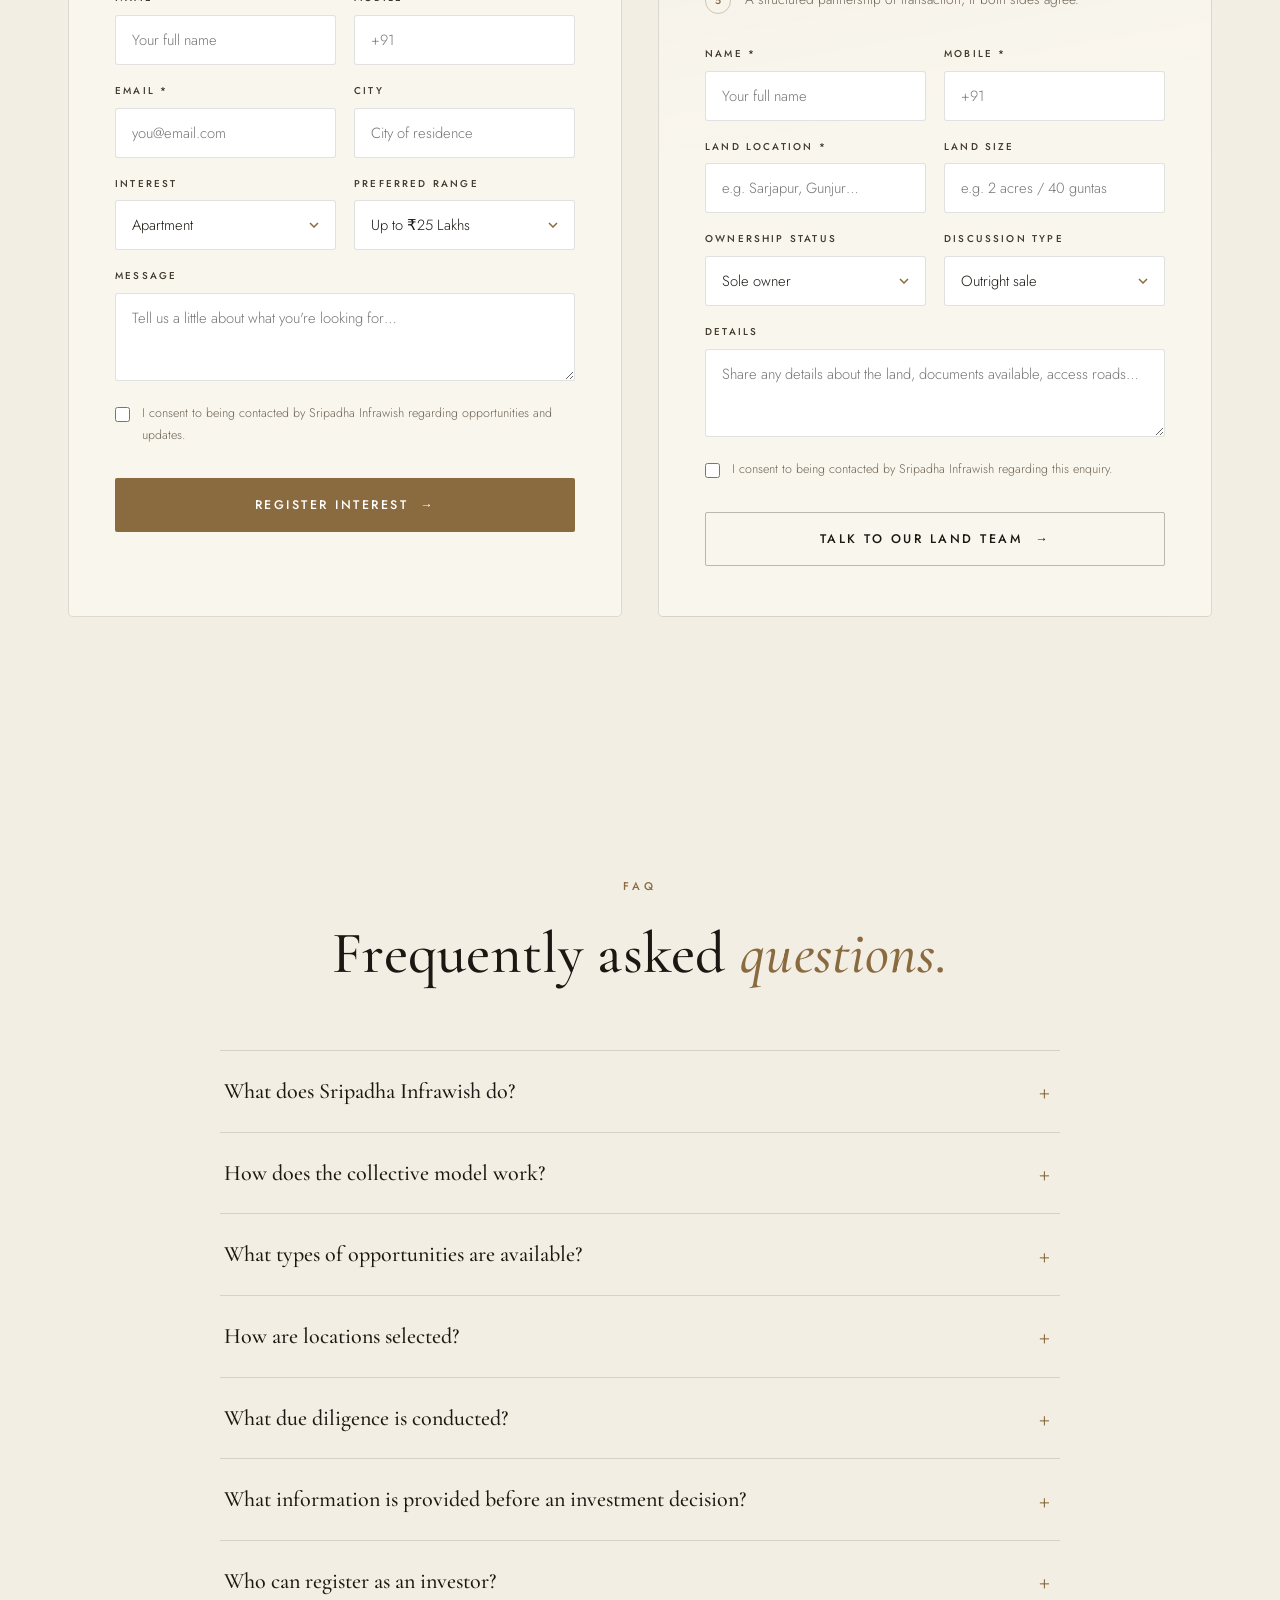
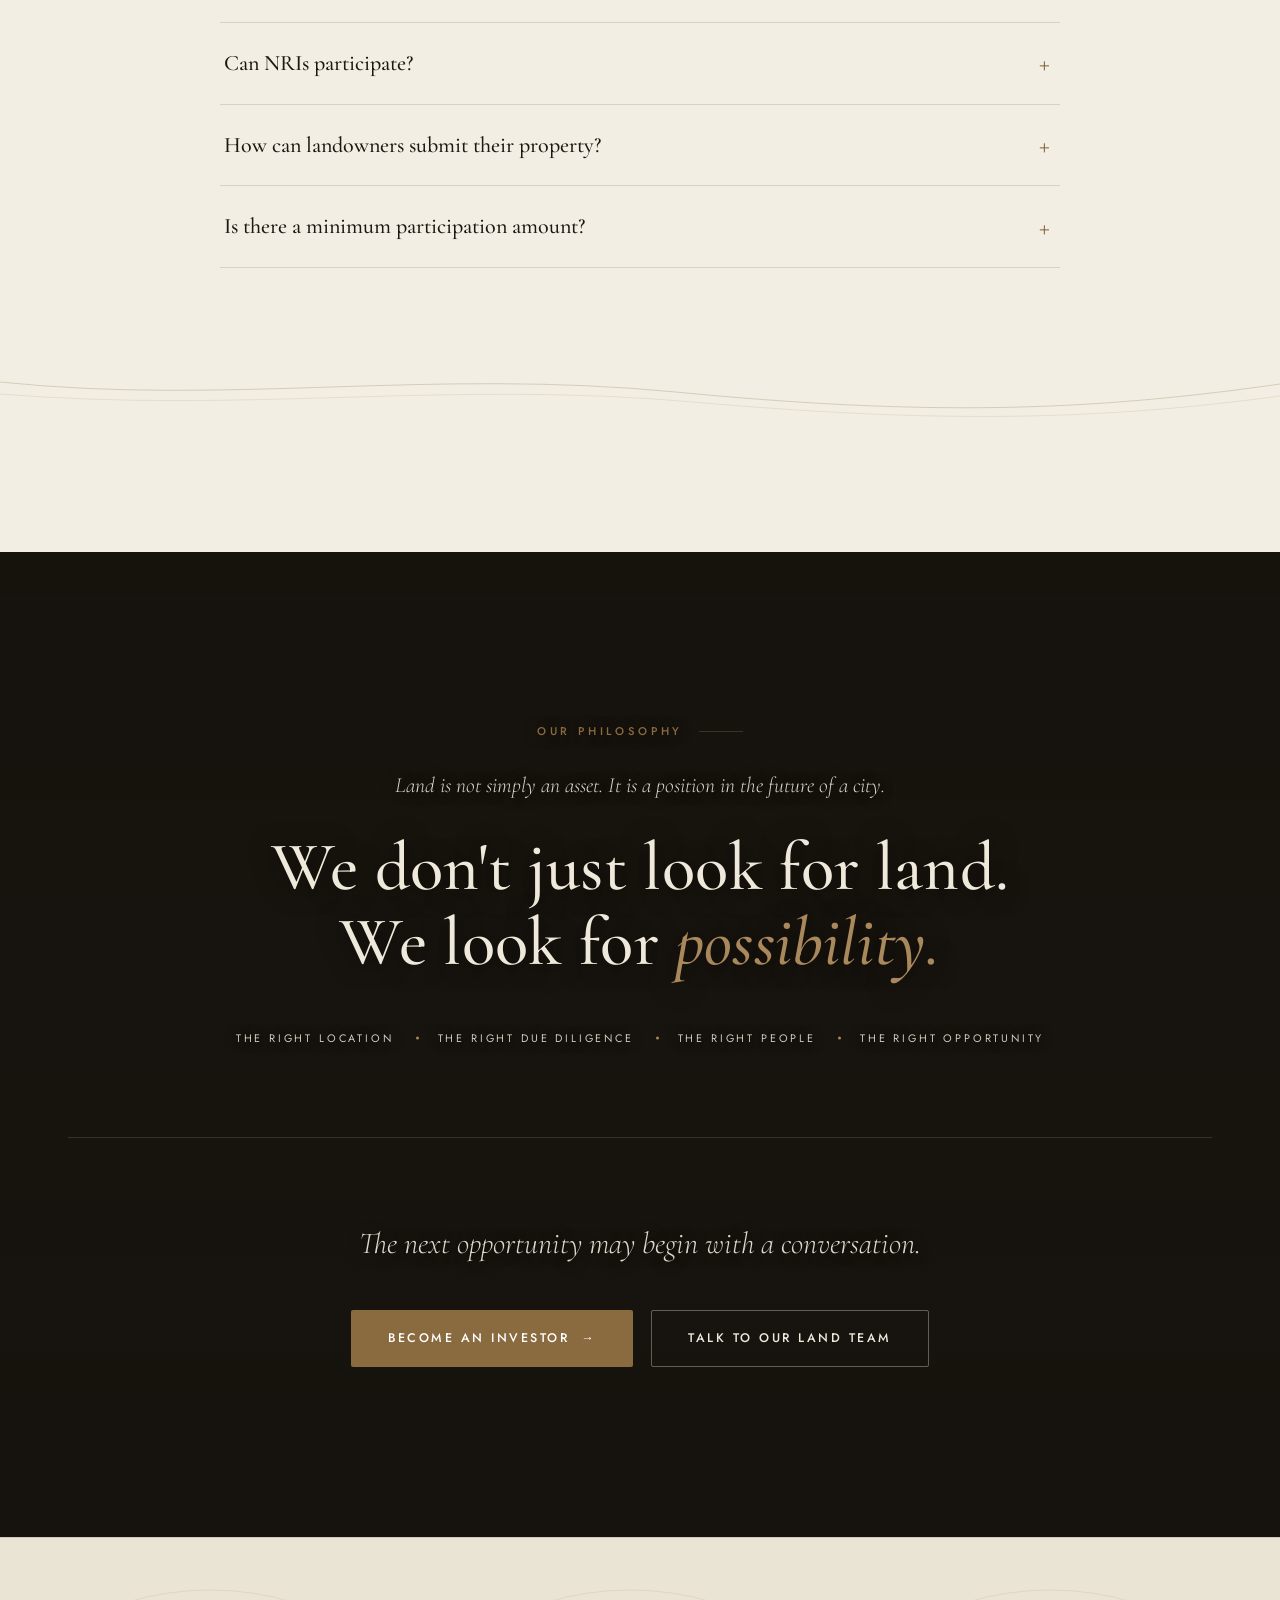
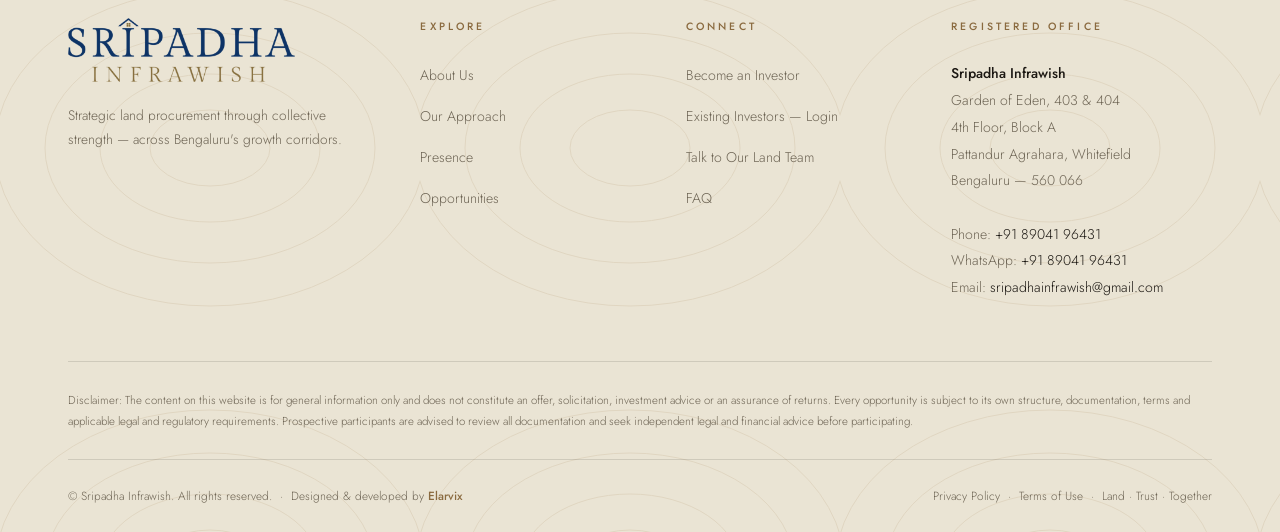
==== commit 108cbb96: "Hero: brighter text with soft shadows for legibility over the photo Co-Authored-By: Claude Fable 5.2" ====
--- a/index.html
+++ b/index.html
@@ -167,6 +167,7 @@
   .btn-line{border-color:var(--line-strong);color:var(--ink);background:transparent}
   .btn-line:hover{border-color:var(--accent);color:var(--accent)}
   .on-dark .btn-line{border-color:rgba(239,233,219,.35);color:var(--ink-dark)}
+  .hero .btn-line{border-color:rgba(253,250,242,.8);color:#fdfaf2;background:rgba(16,13,9,.22)}
   .on-dark .btn-line:hover{border-color:var(--accent-soft);color:var(--accent-soft)}
 
   /* ============ SCROLL PROGRESS ============ */
@@ -267,13 +268,13 @@
   @keyframes riseIn{to{opacity:1;transform:none}}
   .hero-tag{
     display:inline-flex;align-items:center;gap:14px;
-    font-size:.66rem;letter-spacing:.36em;text-transform:uppercase;color:var(--accent-soft);
-    font-weight:500;margin-bottom:40px;animation-delay:.15s;
-  }
-  .hero-tag::before{content:"";width:40px;height:1px;background:var(--accent-line)}
+    font-size:.66rem;letter-spacing:.36em;text-transform:uppercase;color:#ecd09a;
+    font-weight:600;margin-bottom:40px;animation-delay:.15s;text-shadow:0 1px 10px rgba(10,8,5,.6);
+  }
+  .hero-tag::before{content:"";width:40px;height:1px;background:rgba(236,208,154,.7)}
   .hero h1{
-    font-size:clamp(3.1rem,8.6vw,6.4rem);color:var(--ink-dark);
-    margin-bottom:30px;font-weight:500;line-height:1.02;
+    font-size:clamp(3.1rem,8.6vw,6.4rem);color:#fdfaf2;
+    margin-bottom:30px;font-weight:500;line-height:1.02;text-shadow:0 2px 22px rgba(10,8,5,.5);
   }
   .hero h1 .w{display:inline-block;overflow:hidden;vertical-align:bottom;padding-bottom:.08em;margin-bottom:-.08em}
   .js .hero h1 .w i{display:inline-block;font-style:inherit;transform:translateY(115%);animation:wordUp 1.1s var(--ease) forwards}
@@ -281,16 +282,16 @@
   .hero h1 .w:nth-child(2) i{animation-delay:.44s}
   .hero h1 .w:nth-child(3) i{animation-delay:.58s}
   @keyframes wordUp{to{transform:none}}
-  .hero h1 .gold{font-style:italic;color:var(--accent-soft)}
+  .hero h1 .gold{font-style:italic;color:#f0cf8e;text-shadow:0 2px 18px rgba(10,8,5,.65)}
   .hero-lede{
-    font-size:clamp(1.02rem,1.9vw,1.22rem);color:var(--muted-dark);max-width:540px;
-    margin-bottom:44px;animation-delay:.85s;
+    font-size:clamp(1.02rem,1.9vw,1.22rem);color:#fbf6ea;font-weight:400;max-width:540px;
+    margin-bottom:44px;animation-delay:.85s;text-shadow:0 1px 14px rgba(10,8,5,.75),0 0 2px rgba(10,8,5,.4);
   }
   .hero-ctas{display:flex;gap:18px;flex-wrap:wrap;animation-delay:1.05s}
   .scroll-hint{
     position:absolute;bottom:36px;left:50%;transform:translateX(-50%);z-index:3;
-    color:var(--muted-dark);font-size:.6rem;letter-spacing:.34em;text-transform:uppercase;
-    display:flex;flex-direction:column;align-items:center;gap:12px;
+    color:rgba(251,246,234,.9);font-size:.6rem;letter-spacing:.34em;text-transform:uppercase;
+    display:flex;flex-direction:column;align-items:center;gap:12px;text-shadow:0 1px 10px rgba(10,8,5,.7);
   }
   .js .scroll-hint{opacity:0;animation:riseIn 1s var(--ease) 1.6s forwards}
   .scroll-hint::after{content:"";width:1px;height:48px;background:linear-gradient(var(--accent-soft),transparent);animation:drip 2.4s ease infinite}
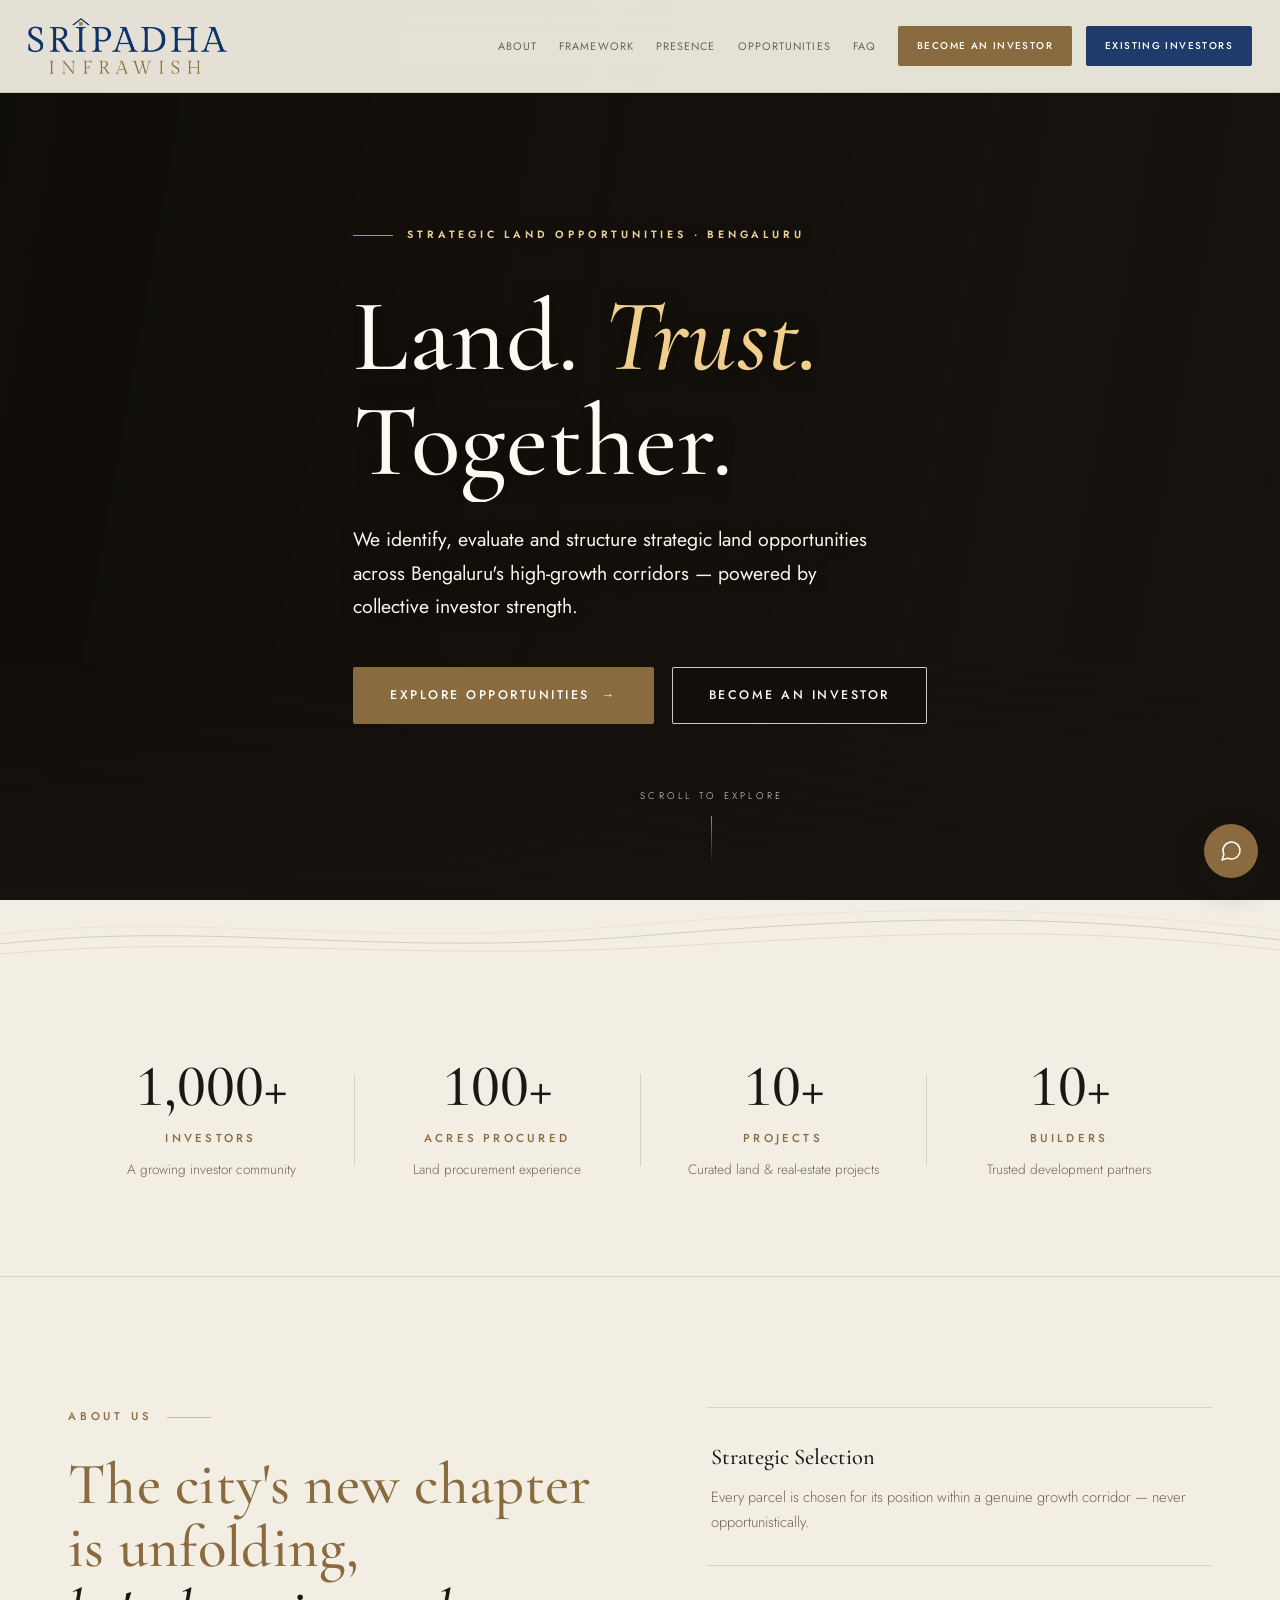
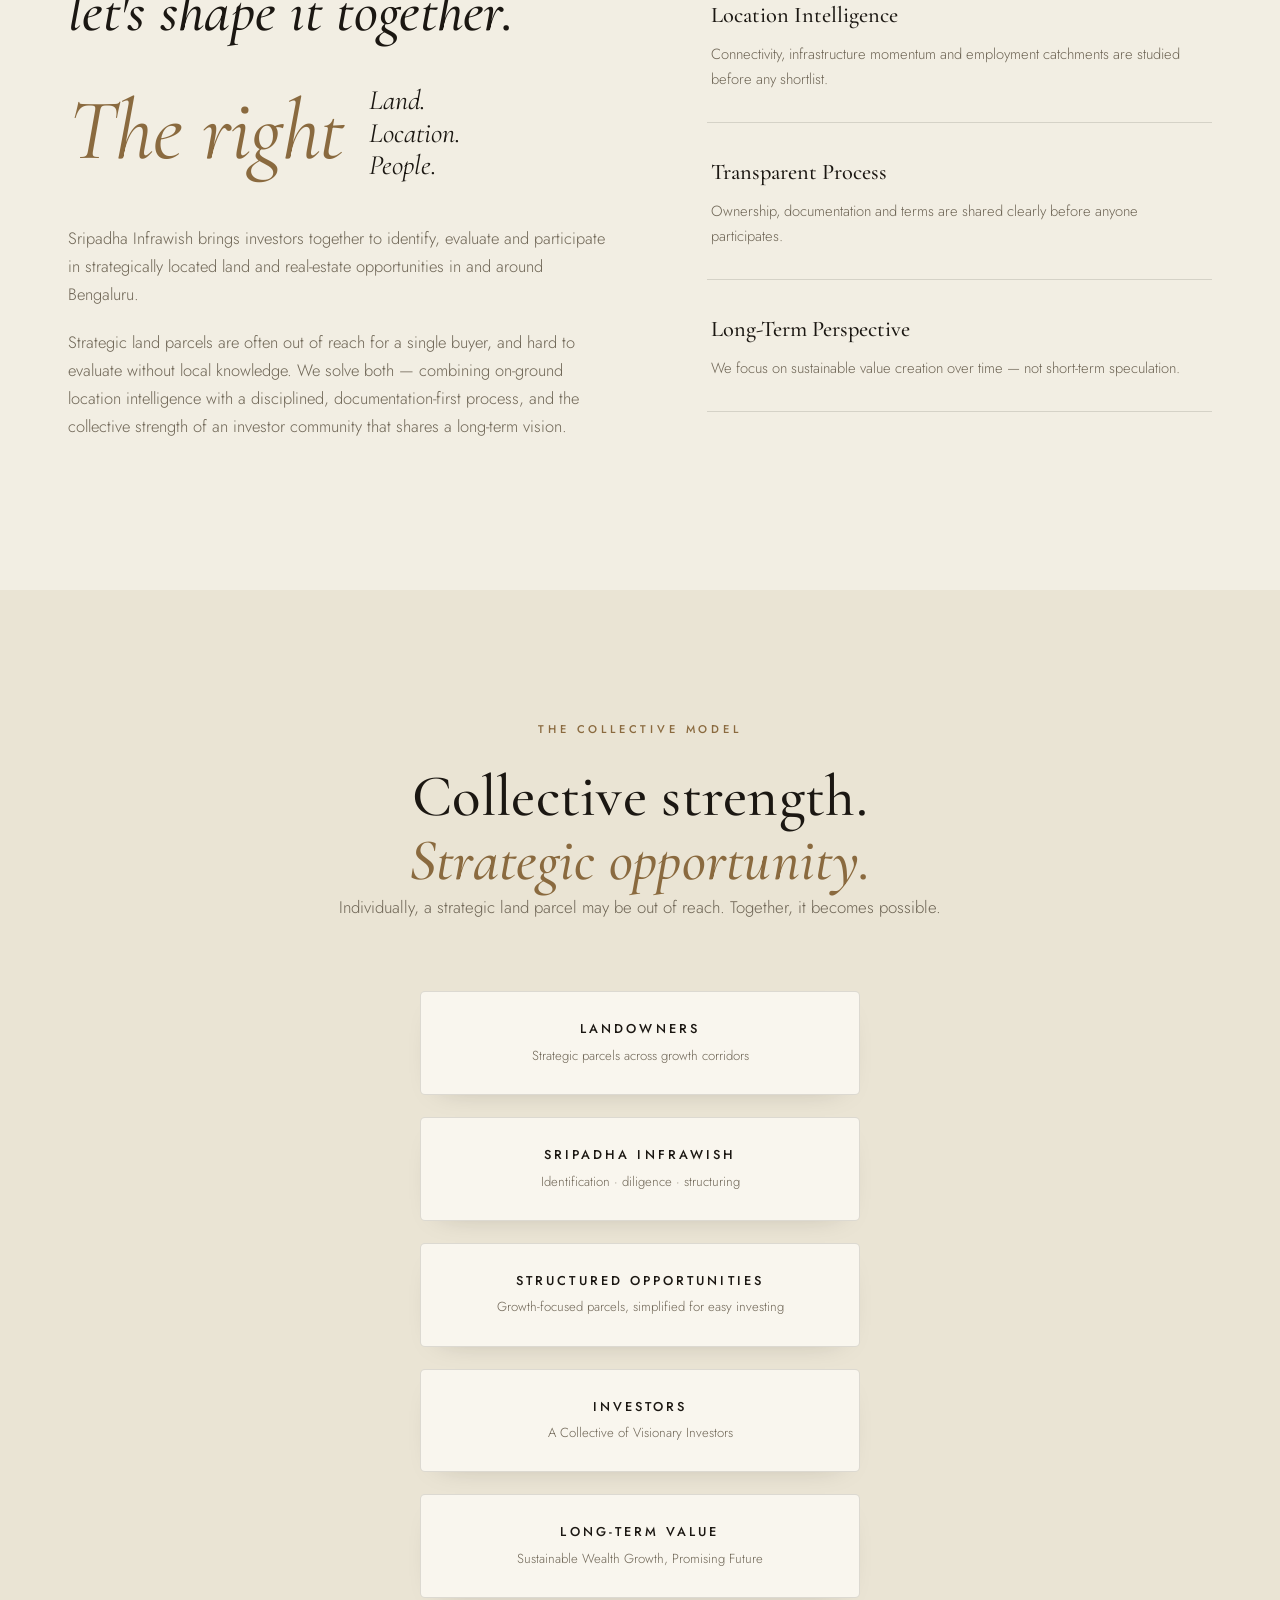
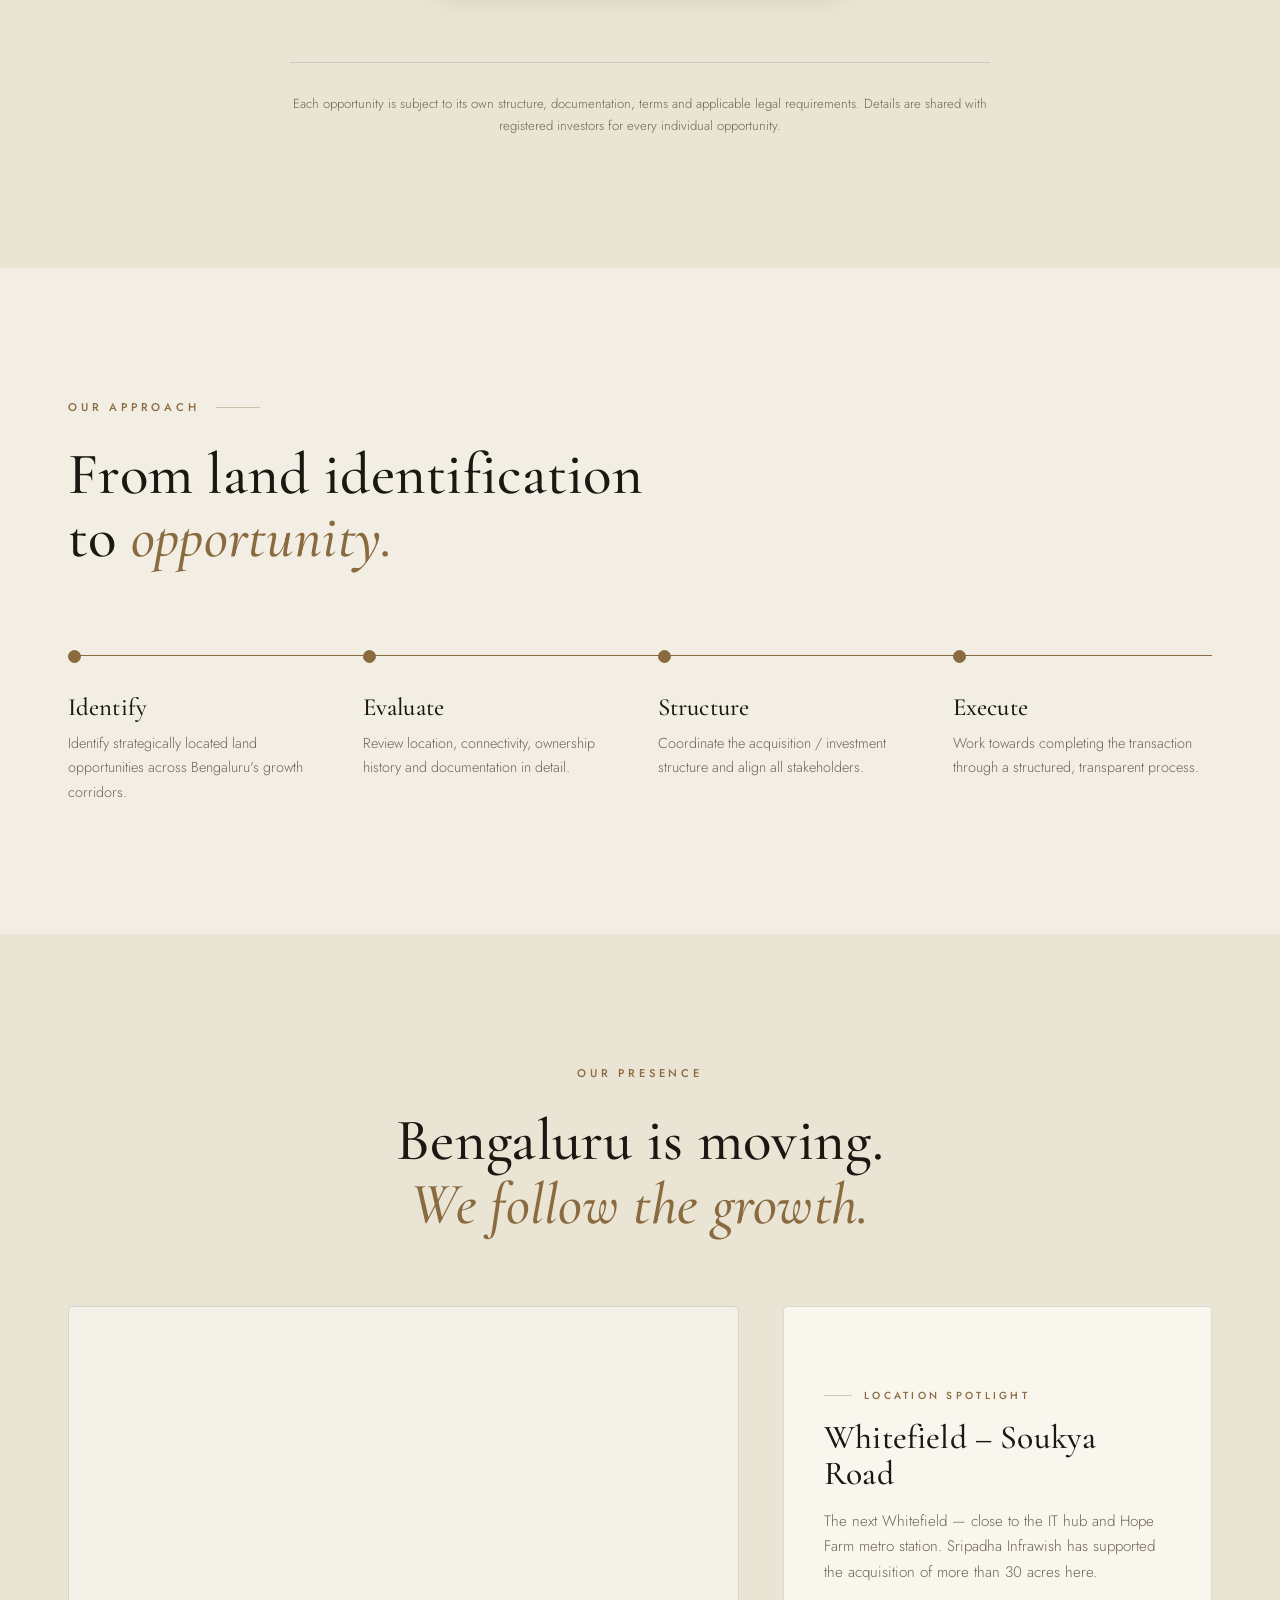
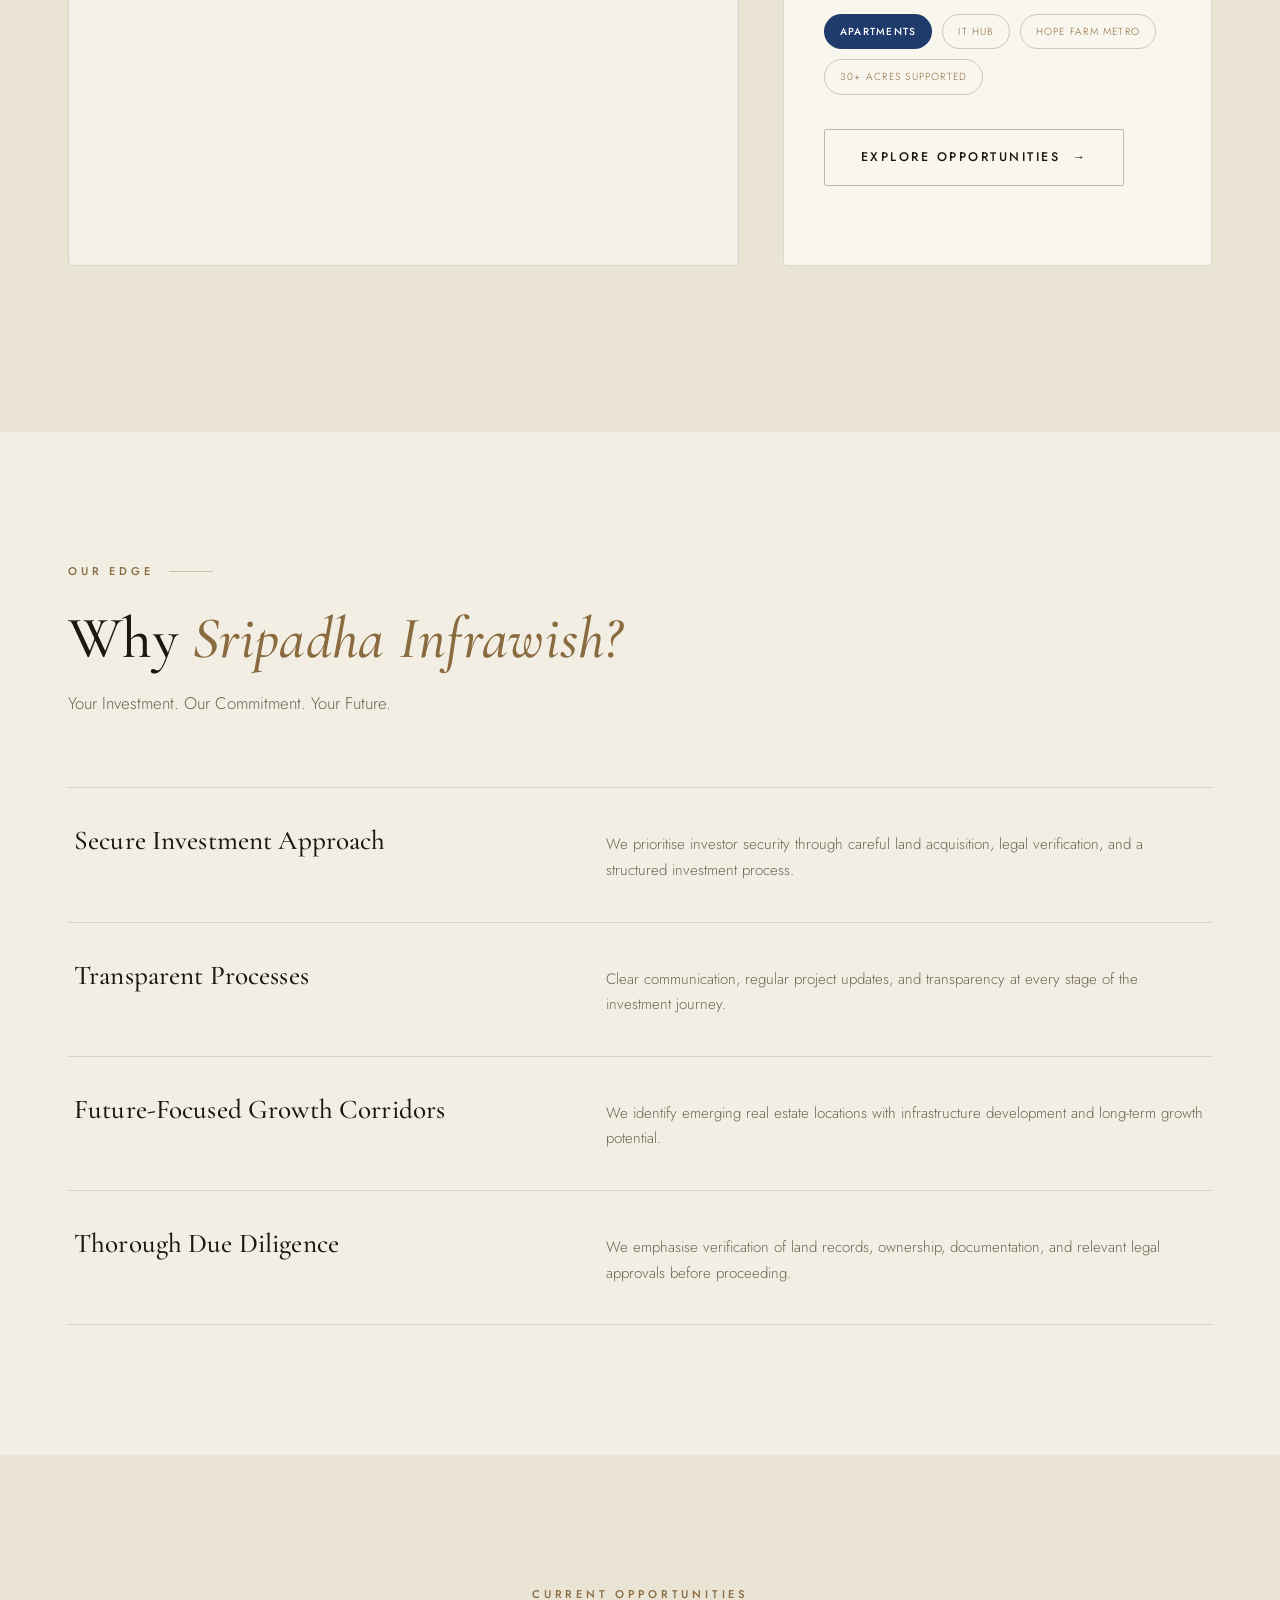
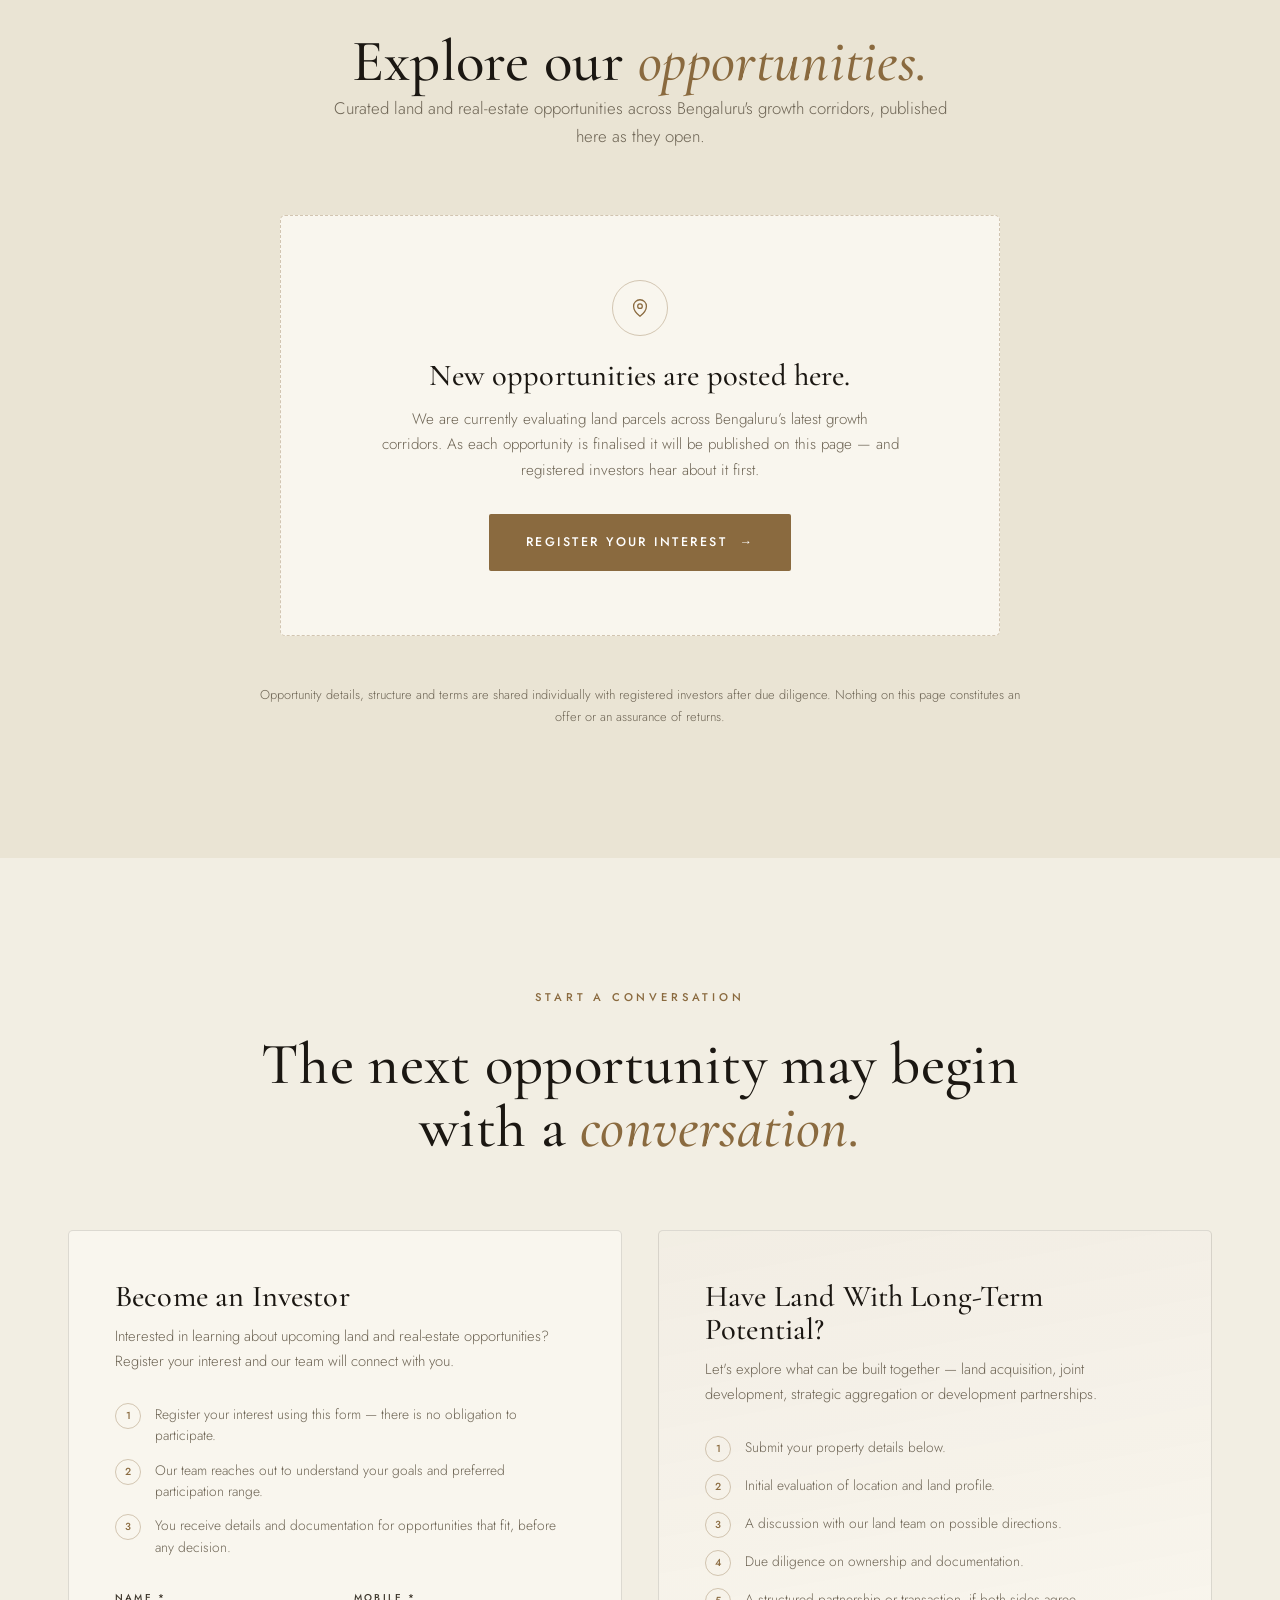
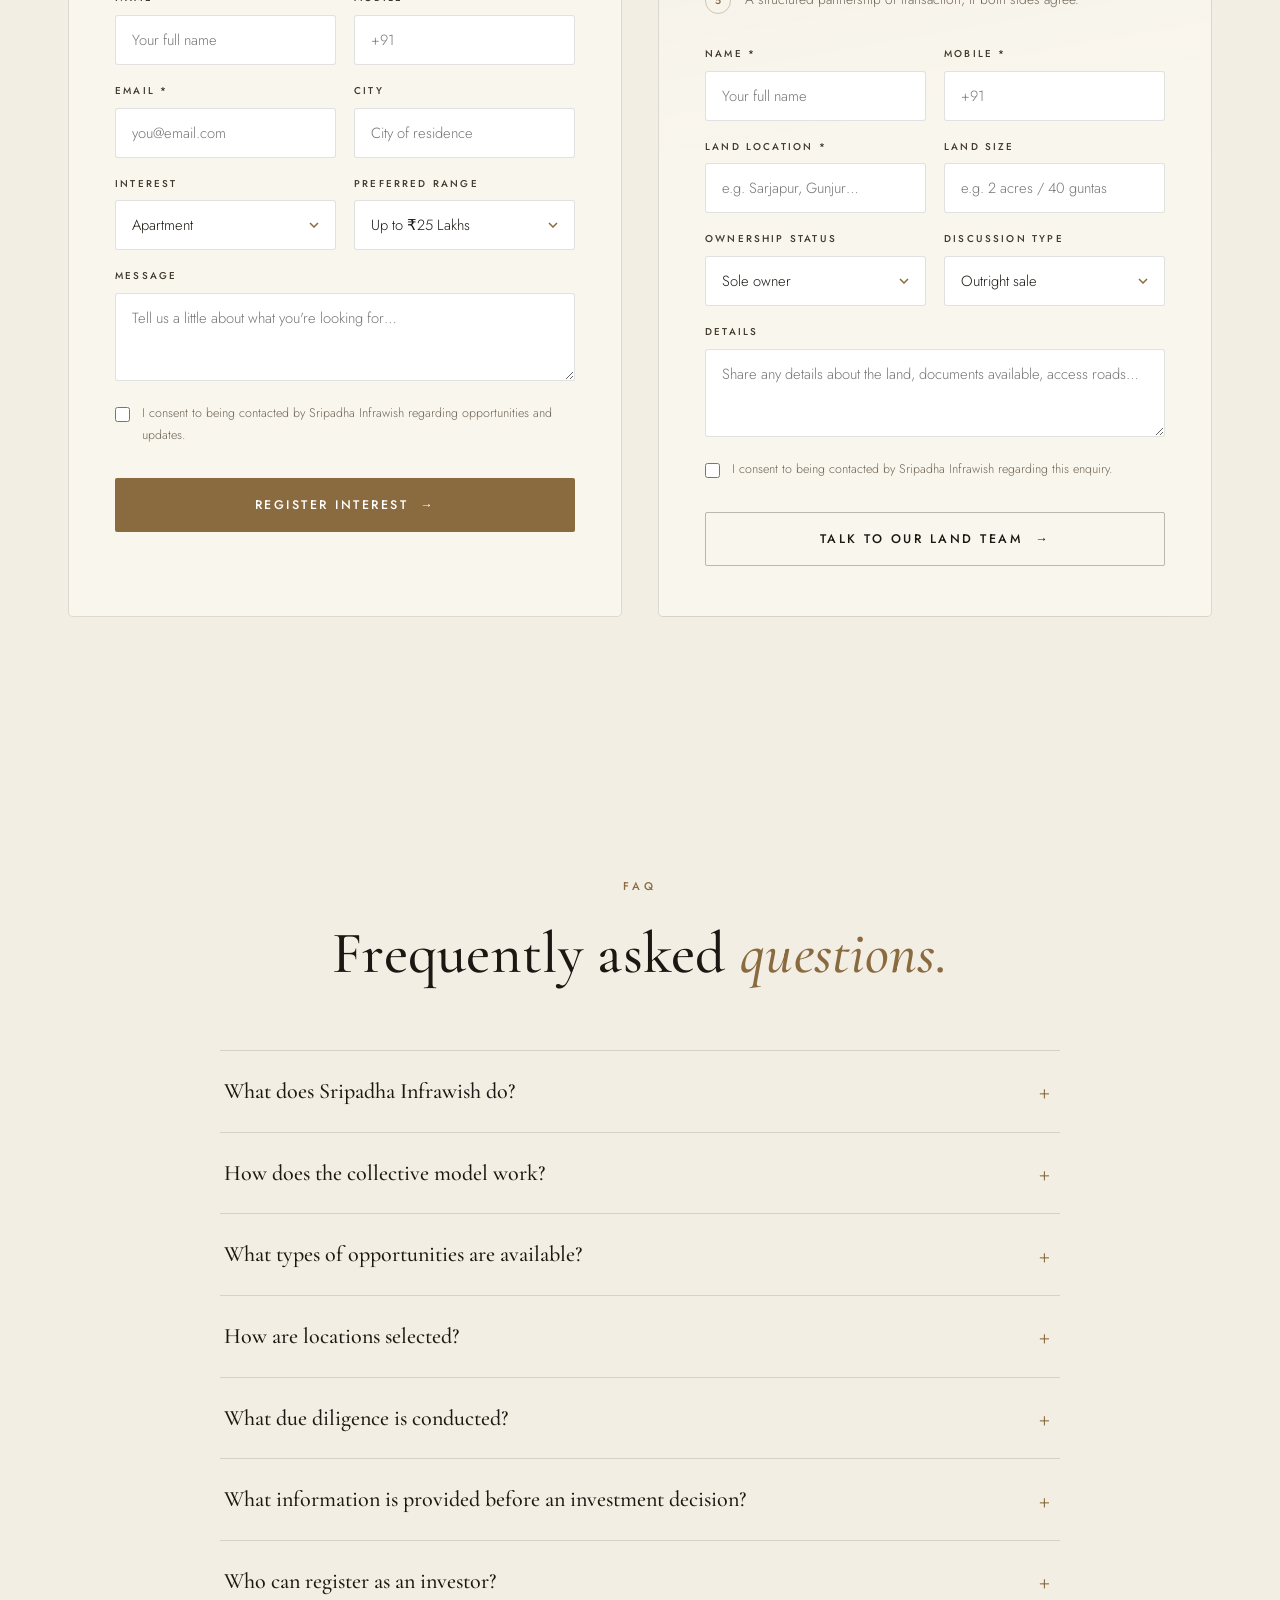
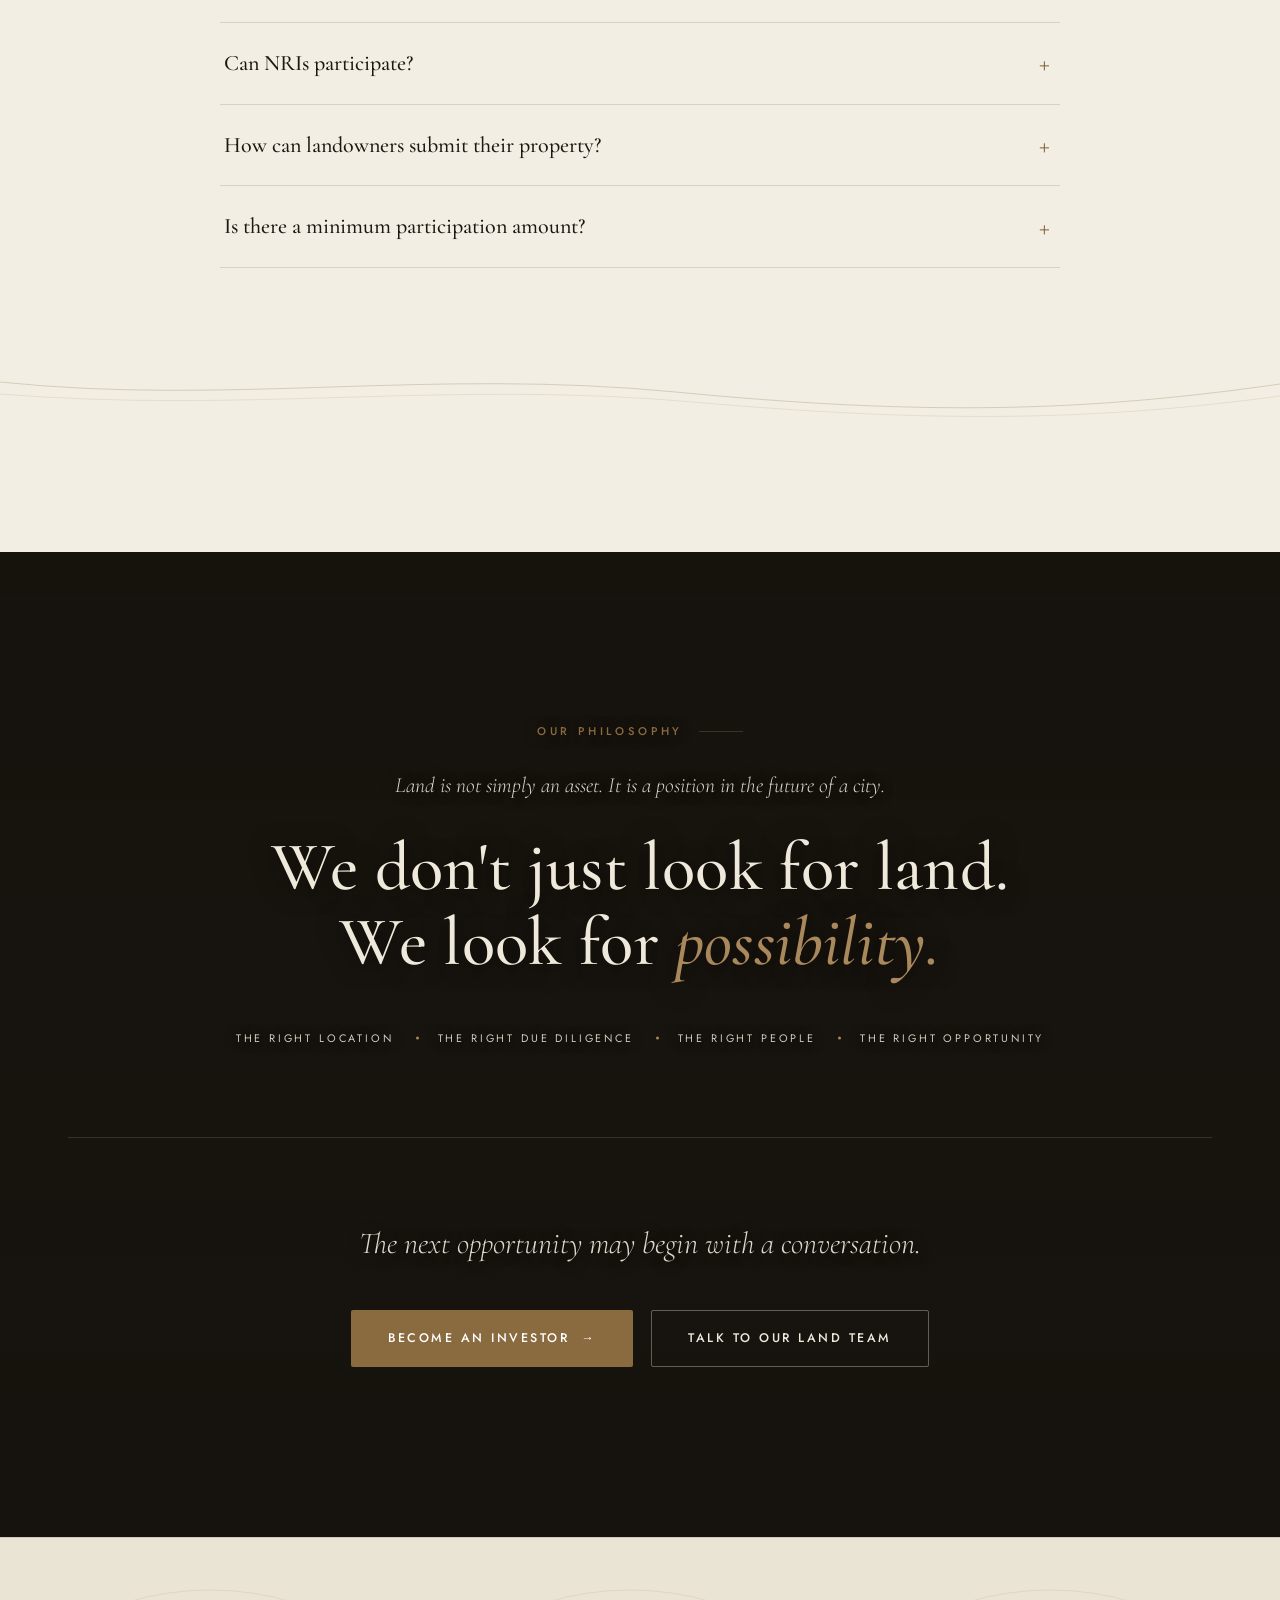
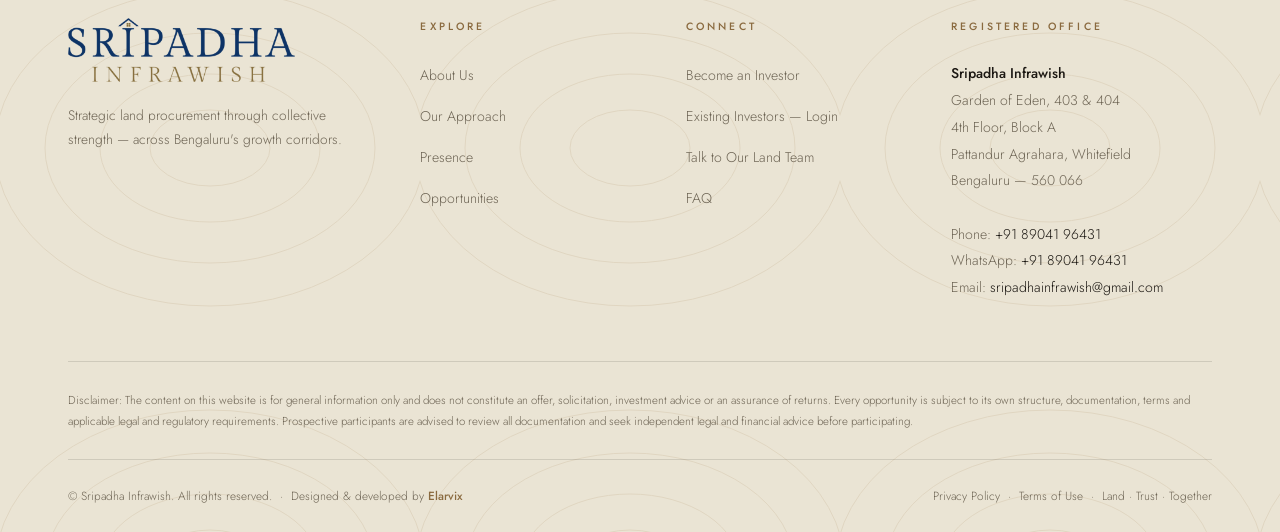
==== commit 54a8d6ab: "Map: apartment and villa symbols for location pins, with key and type tag Co-Authored-By: Claude Fab" ====
--- a/index.html
+++ b/index.html
@@ -406,6 +406,19 @@
   .map-lbl{background:transparent;border:0;box-shadow:none;padding:0 0 0 2px;font-family:var(--sans);font-size:11px;font-weight:500;letter-spacing:.03em;color:#3a332a;text-shadow:0 0 3px #fff,0 0 3px #fff,0 0 3px #fff}
   .map-lbl.active{color:#1f3b6c;font-weight:700}
   .map-lbl::before{display:none}
+  .map-pin{width:30px;height:30px;border-radius:50%;background:#fff;border:2px solid currentColor;display:flex;align-items:center;justify-content:center;
+    box-shadow:0 3px 10px rgba(27,23,18,.28);transition:background .25s,color .25s,box-shadow .25s;cursor:pointer}
+  .map-pin svg{width:17px;height:17px;display:block}
+  .map-pin.apartment{color:#1f3b6c}
+  .map-pin.villa{color:#8a6a3f}
+  .leaflet-marker-icon.map-pin.active svg,.leaflet-marker-icon.map-pin:hover svg{color:#fff}
+  .leaflet-marker-icon.map-pin.apartment.active,.leaflet-marker-icon.map-pin.apartment:hover{background:#1f3b6c;border-color:#fff}
+  .leaflet-marker-icon.map-pin.villa.active,.leaflet-marker-icon.map-pin.villa:hover{background:#8a6a3f;border-color:#fff}
+  .leaflet-marker-icon.map-pin.active{box-shadow:0 0 0 4px rgba(255,255,255,.7),0 4px 14px rgba(27,23,18,.4)}
+  .map-key{background:rgba(255,255,255,.94);border:1px solid var(--line);border-radius:4px;padding:8px 12px;display:flex;gap:16px;font-size:11px;color:#3a332a;font-family:var(--sans)}
+  .map-key span{display:inline-flex;align-items:center;gap:7px}
+  .map-key .map-pin{width:22px;height:22px;box-shadow:none;border-width:1.5px;cursor:default}
+  .map-key .map-pin svg{width:13px;height:13px}
   .leaflet-control-attribution{font-size:9px;color:#8a8273;background:rgba(255,255,255,.7)}
   .loc-card{
     border:1px solid var(--line);border-radius:var(--r);padding:44px 40px;
@@ -417,6 +430,9 @@
   .loc-card p{color:var(--muted);font-size:.95rem;margin-bottom:28px}
   .loc-tags{display:flex;flex-wrap:wrap;gap:10px}
   .loc-tags span{font-size:.64rem;letter-spacing:.12em;text-transform:uppercase;padding:8px 15px;border:1px solid var(--accent-line);border-radius:100px;color:var(--accent)}
+  .loc-tags span.type{color:#fff;font-weight:500;border-color:transparent}
+  .loc-tags span.type.apartment{background:#1f3b6c}
+  .loc-tags span.type.villa{background:#8a6a3f}
   .loc-card .btn{margin-top:34px;align-self:flex-start}
   .loc-chips{display:flex;flex-wrap:wrap;gap:10px;margin-top:36px;justify-content:center}
   .loc-chip{
@@ -845,7 +861,7 @@
         <h3 id="locName">Whitefield – Soukya Road</h3>
         <p id="locDesc">The next Whitefield — close to the IT hub and Hope Farm metro station. Sripadha Infrawish has supported the acquisition of more than 30 acres here.</p>
         <div class="loc-tags" id="locTags">
-          <span>IT Hub</span><span>Hope Farm Metro</span><span>30+ Acres Supported</span>
+          <span class="type apartment">Apartments</span><span>IT Hub</span><span>Hope Farm Metro</span><span>30+ Acres Supported</span>
         </div>
         <a href="#opportunities" class="btn btn-line">Explore Opportunities <span class="ar">→</span></a>
       </div>
@@ -1246,28 +1262,28 @@
 
 /* ---------- interactive map ---------- */
 const LOCATIONS = [
-  { id:'whitefield', name:'Whitefield – Soukya Road', lat:12.9978, lng:77.7585,
+  { id:'whitefield', name:'Whitefield – Soukya Road', type:'apartment', lat:12.9978, lng:77.7585,
     desc:"The next Whitefield — close to the IT hub and Hope Farm metro station. Sripadha Infrawish has supported the acquisition of more than 30 acres here.",
     tags:['IT Hub','Hope Farm Metro','30+ Acres Supported'] },
-  { id:'siddapura', name:'Siddapura – Whitefield', lat:12.9615, lng:77.7293,
+  { id:'siddapura', name:'Siddapura – Whitefield', type:'apartment', lat:12.9615, lng:77.7293,
     desc:"Part of Whitefield — Bengaluru's Grade-A office hub, connected by metro. Supported the acquisition of 12+ acres of land, with a Joint Development Agreement (JDA) given to a Tier-1 builder.",
     tags:['Grade-A Office Hub','Metro Connected','12+ Acres · JDA'] },
-  { id:'gunjur', name:'Gunjur – 150 Feet Road', lat:12.9165, lng:77.734,
+  { id:'gunjur', name:'Gunjur – 150 Feet Road', type:'apartment', lat:12.9165, lng:77.734,
     desc:"The closest high-rise hub to the Outer Ring Road, Marathahalli and Bellandur. Involved in more than 30 acres of land acquisition.",
     tags:['ORR Proximity','High-Rise Hub','30+ Acres'] },
-  { id:'sarjapur', name:'Sarjapur', lat:12.86, lng:77.786,
+  { id:'sarjapur', name:'Sarjapur', type:'apartment', lat:12.86, lng:77.786,
     desc:"The recent growth in Sarjapur laid our foundation stone in real estate. Supported the acquisition of 10+ acres across Sarjapur, Kodathi and Kommasandra, and multiple further land acquisitions along Sarjapur Road.",
     tags:['Growth Corridor','10+ Acres Supported','Sarjapur Road'] },
-  { id:'kodathi', name:'Kodathi', lat:12.904, lng:77.706,
+  { id:'kodathi', name:'Kodathi', type:'apartment', lat:12.904, lng:77.706,
     desc:"Between the Outer Ring Road tech cluster and Sarjapur Road — twin-corridor connectivity. Part of the 10+ acre acquisition we supported across Sarjapur, Kodathi and Kommasandra.",
     tags:['Twin Corridors','ORR Access','Acquisition Supported'] },
-  { id:'kommasandra', name:'Kommasandra', lat:12.886, lng:77.745,
+  { id:'kommasandra', name:'Kommasandra', type:'apartment', lat:12.886, lng:77.745,
     desc:"Off the Sarjapur belt, within reach of key employment catchments. Part of the 10+ acre acquisition we supported across Sarjapur, Kodathi and Kommasandra.",
     tags:['Sarjapur Belt','Strategic Parcels','Acquisition Supported'] },
-  { id:'gattahalli', name:'Gattahalli', lat:12.872, lng:77.723,
+  { id:'gattahalli', name:'Gattahalli', type:'villa', lat:12.872, lng:77.723,
     desc:"A quiet pocket in South-East Bengaluru gaining relevance from its proximity to Sarjapur Road employment nodes, schools and upcoming infrastructure investments. Sripadha Infrawish has supported the acquisition of 40+ acres of land here.",
     tags:['South-East Growth','40+ Acres Supported','Infrastructure'] },
-  { id:'hoskote', name:'Hoskote', lat:13.07, lng:77.798,
+  { id:'hoskote', name:'Hoskote', type:'villa', lat:13.07, lng:77.798,
     desc:"East Bengaluru on Old Madras Road (NH-75), beyond Whitefield — one of the city's latest growth corridors. Proposals are under way to procure land here.",
     tags:['Old Madras Road','Latest Growth Corridor','Proposal Stage'] },
 ];
@@ -1284,9 +1300,19 @@
   attribution: '&copy; <a href="https://www.openstreetmap.org/copyright">OpenStreetMap</a> contributors'
 }).addTo(map);
 
+/* property-type symbols for the map pins */
+const TYPE_LABEL = { apartment:'Apartments', villa:'Villas' };
+const PIN_ICONS = {
+  apartment: '<svg viewBox="0 0 24 24" fill="none" stroke="currentColor" stroke-width="1.9" stroke-linecap="round" stroke-linejoin="round" aria-hidden="true"><path d="M6 21V4.5a1 1 0 0 1 1-1h10a1 1 0 0 1 1 1V21"/><path d="M3.5 21h17"/><path d="M9.5 7.5h1M13.5 7.5h1M9.5 11h1M13.5 11h1M9.5 14.5h1M13.5 14.5h1"/><path d="M10.75 21v-3h2.5v3"/></svg>',
+  villa: '<svg viewBox="0 0 24 24" fill="none" stroke="currentColor" stroke-width="1.9" stroke-linecap="round" stroke-linejoin="round" aria-hidden="true"><path d="M3 11.5 12 4l9 7.5"/><path d="M5.5 9.8V20h13V9.8"/><path d="M10 20v-5h4v5"/><path d="M16.5 5.2V7.6"/></svg>'
+};
+
 LOCATIONS.forEach(loc => {
-  const m = L.circleMarker([loc.lat, loc.lng], { radius:7, color:'#fff', weight:2.5, fillColor:'#8a6a3f', fillOpacity:1 }).addTo(map);
-  m.bindTooltip(loc.name.split(' – ')[0], { permanent:true, direction:'right', offset:[8,0], className:'map-lbl' });
+  const m = L.marker([loc.lat, loc.lng], {
+    icon: L.divIcon({ className:'map-pin ' + loc.type, html: PIN_ICONS[loc.type], iconSize:[30,30], iconAnchor:[15,15] }),
+    title: loc.name + ' · ' + TYPE_LABEL[loc.type], keyboard:true, riseOnHover:true
+  }).addTo(map);
+  m.bindTooltip(loc.name.split(' – ')[0], { permanent:true, direction:'right', offset:[14,0], className:'map-lbl' });
   m.on('click', () => selectLocation(loc.id));
   mapMarkers[loc.id] = m;
 
@@ -1300,6 +1326,15 @@
   chipsWrap.appendChild(chip);
 });
 
+const pinLegend = L.control({ position:'bottomleft' });
+pinLegend.onAdd = () => {
+  const d = L.DomUtil.create('div', 'map-key');
+  d.innerHTML = '<span><i class="map-pin apartment">' + PIN_ICONS.apartment + '</i>Apartments</span>' +
+                '<span><i class="map-pin villa">' + PIN_ICONS.villa + '</i>Villas</span>';
+  return d;
+};
+pinLegend.addTo(map);
+
 map.fitBounds(L.latLngBounds(LOCATIONS.map(l => [l.lat, l.lng])), { padding:[36,36] });
 map.on('click', () => map.scrollWheelZoom.enable());
 map.on('mouseout', () => map.scrollWheelZoom.disable());
@@ -1309,9 +1344,9 @@
   if (!loc) return;
   Object.entries(mapMarkers).forEach(([k, m]) => {
     const on = k === id;
-    m.setStyle({ fillColor: on ? '#1f3b6c' : '#8a6a3f', radius: on ? 9 : 7 });
+    const el = m.getElement(); if (el) el.classList.toggle('active', on);
     const t = m.getTooltip(); if (t && t.getElement()) t.getElement().classList.toggle('active', on);
-    if (on) m.bringToFront();
+    m.setZIndexOffset(on ? 1000 : 0);
   });
   document.querySelectorAll('.loc-chip').forEach(c => {
     const on = c.dataset.id === id;
@@ -1322,7 +1357,7 @@
   setTimeout(() => {
     locName.textContent = loc.name;
     locDesc.textContent = loc.desc;
-    locTags.innerHTML = loc.tags.map(t => `<span>${t}</span>`).join('');
+    locTags.innerHTML = `<span class="type ${loc.type}">${TYPE_LABEL[loc.type]}</span>` + loc.tags.map(t => `<span>${t}</span>`).join('');
     [locName, locDesc, locTags].forEach(el => { el.style.transition = 'opacity .45s'; el.style.opacity = 1; });
   }, 180);
 }
